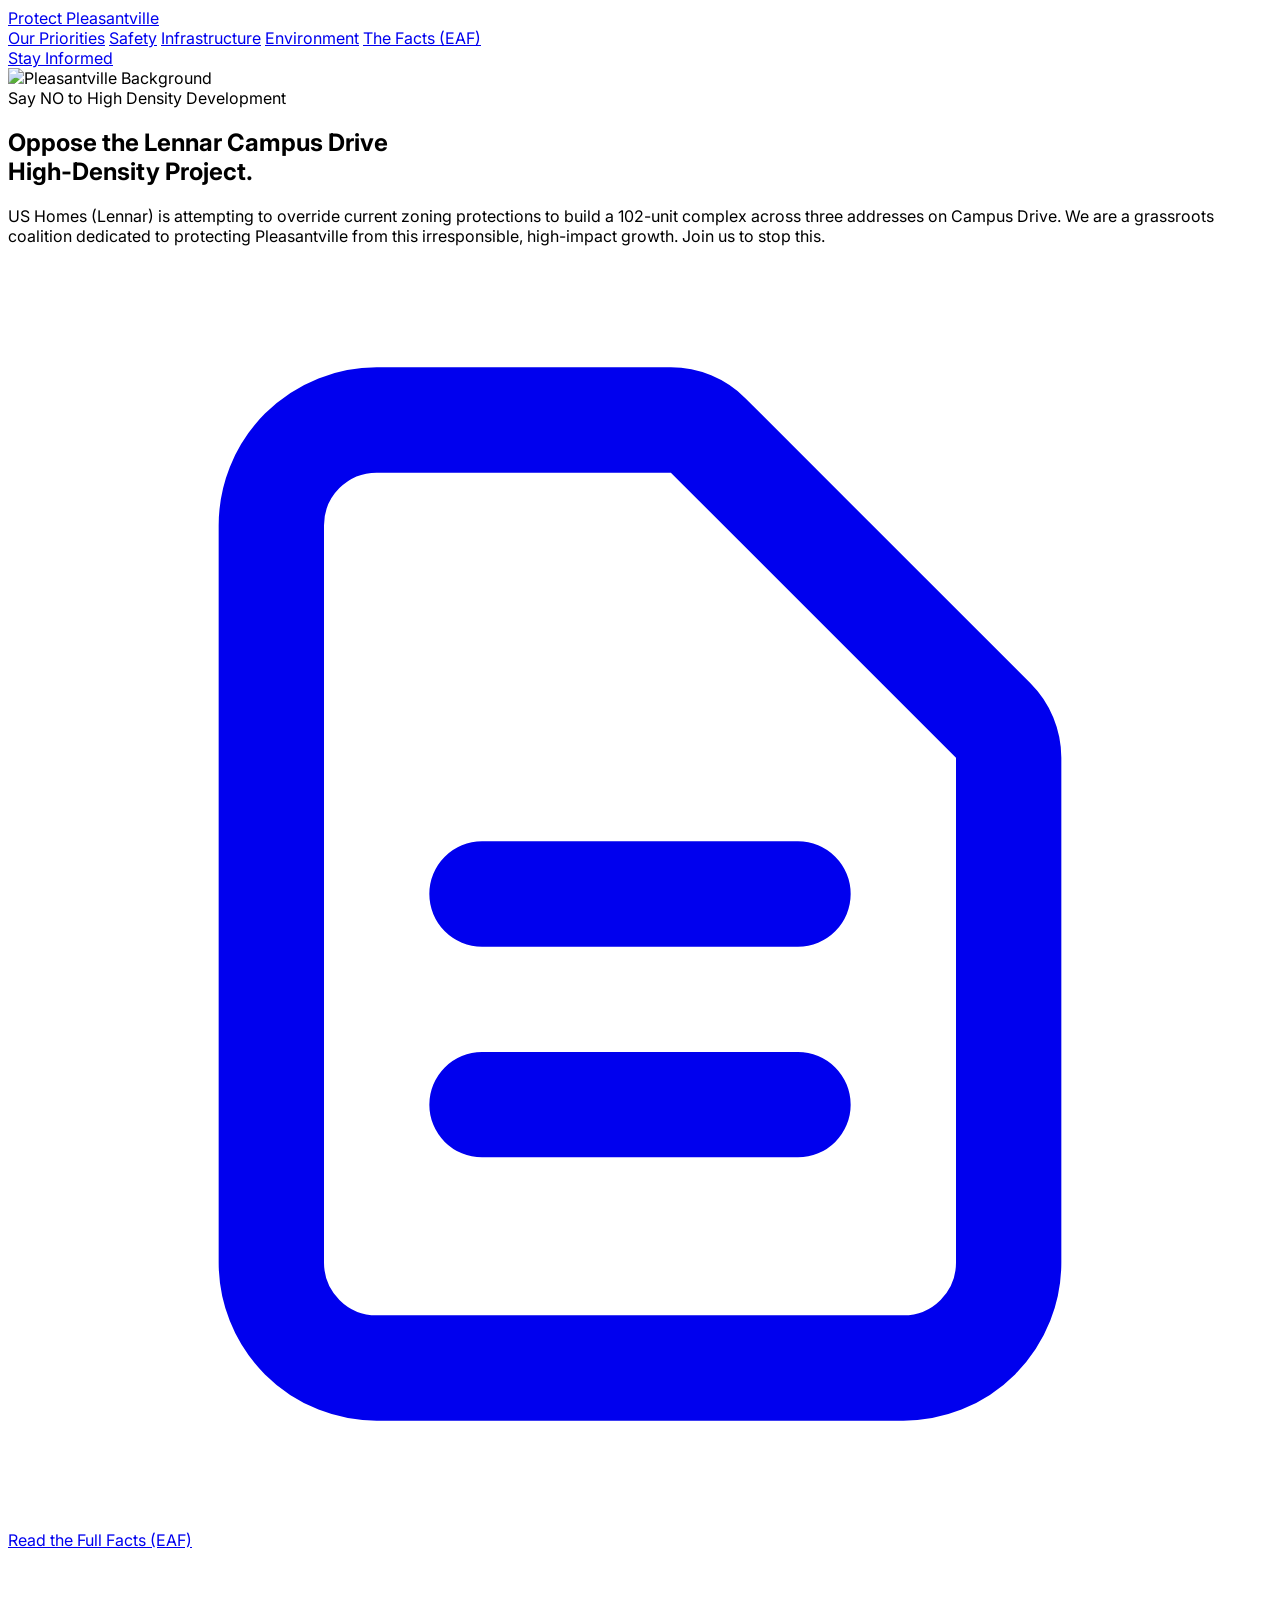
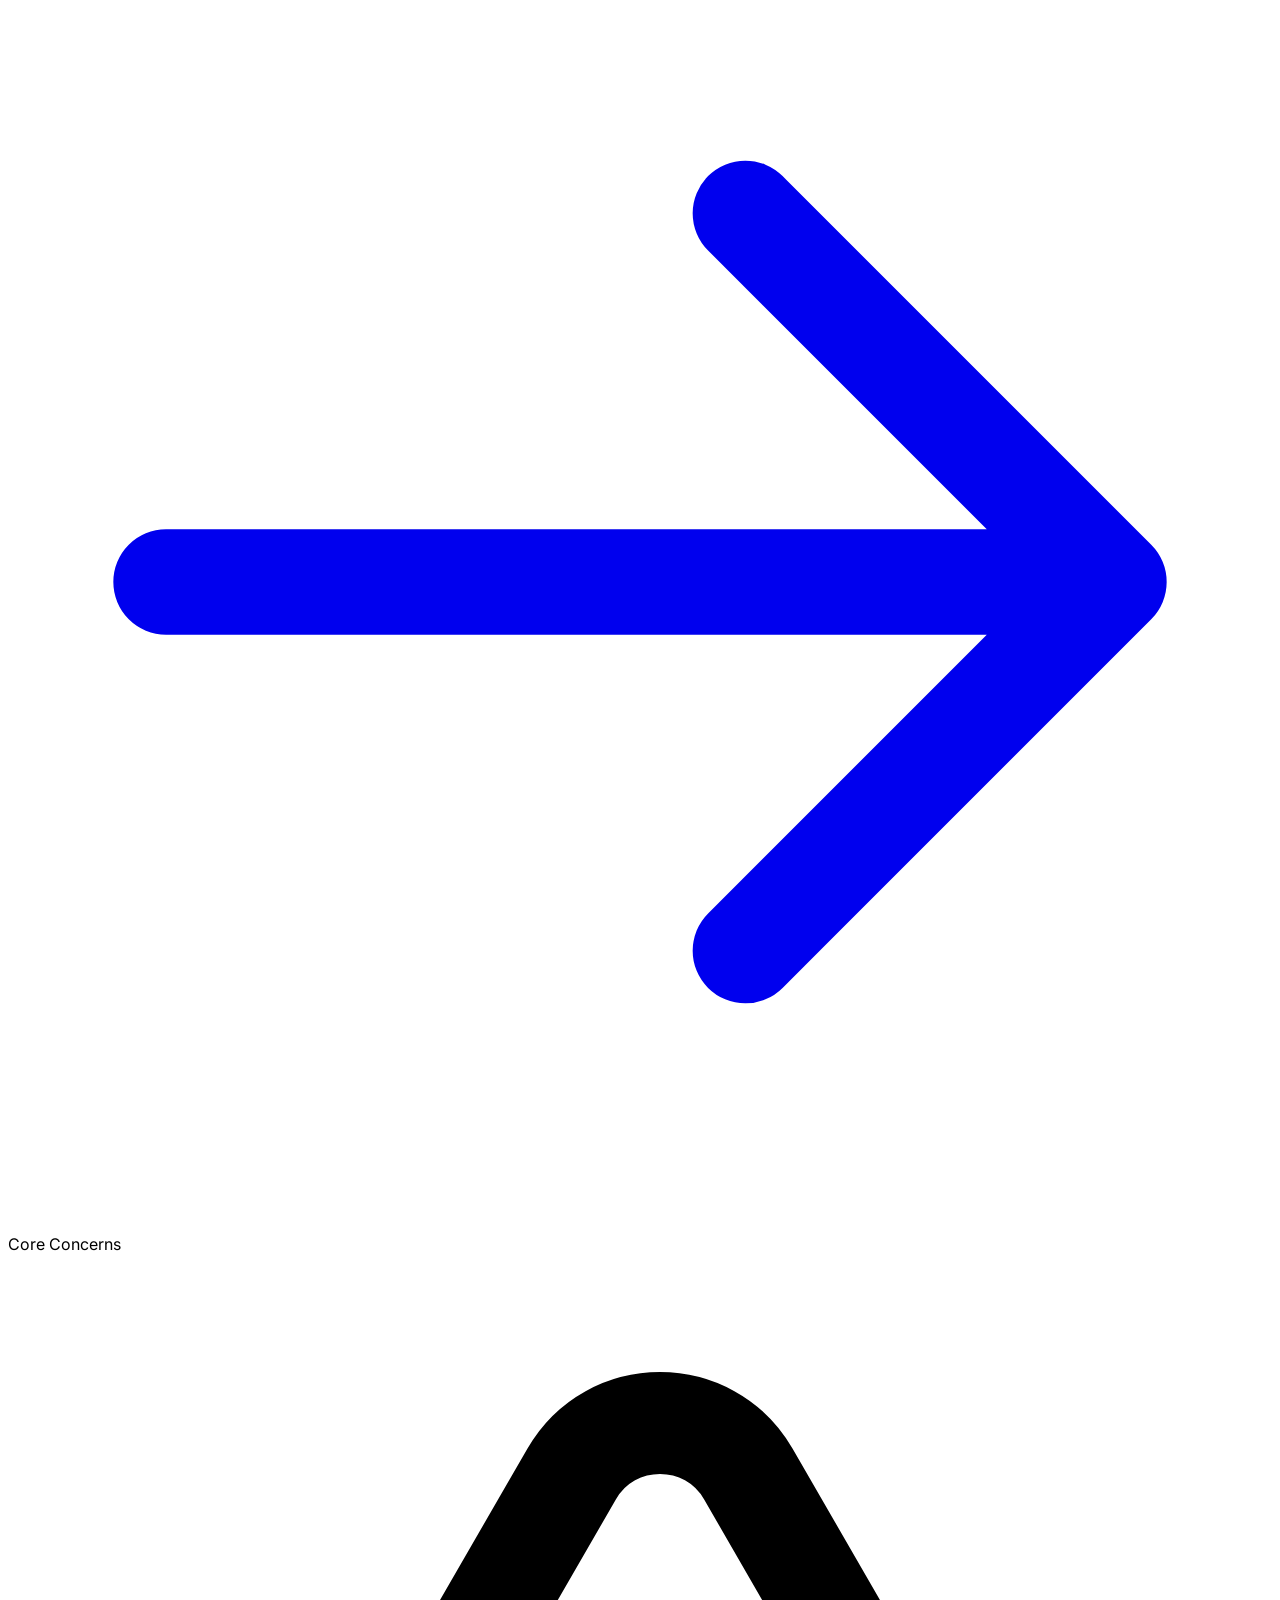
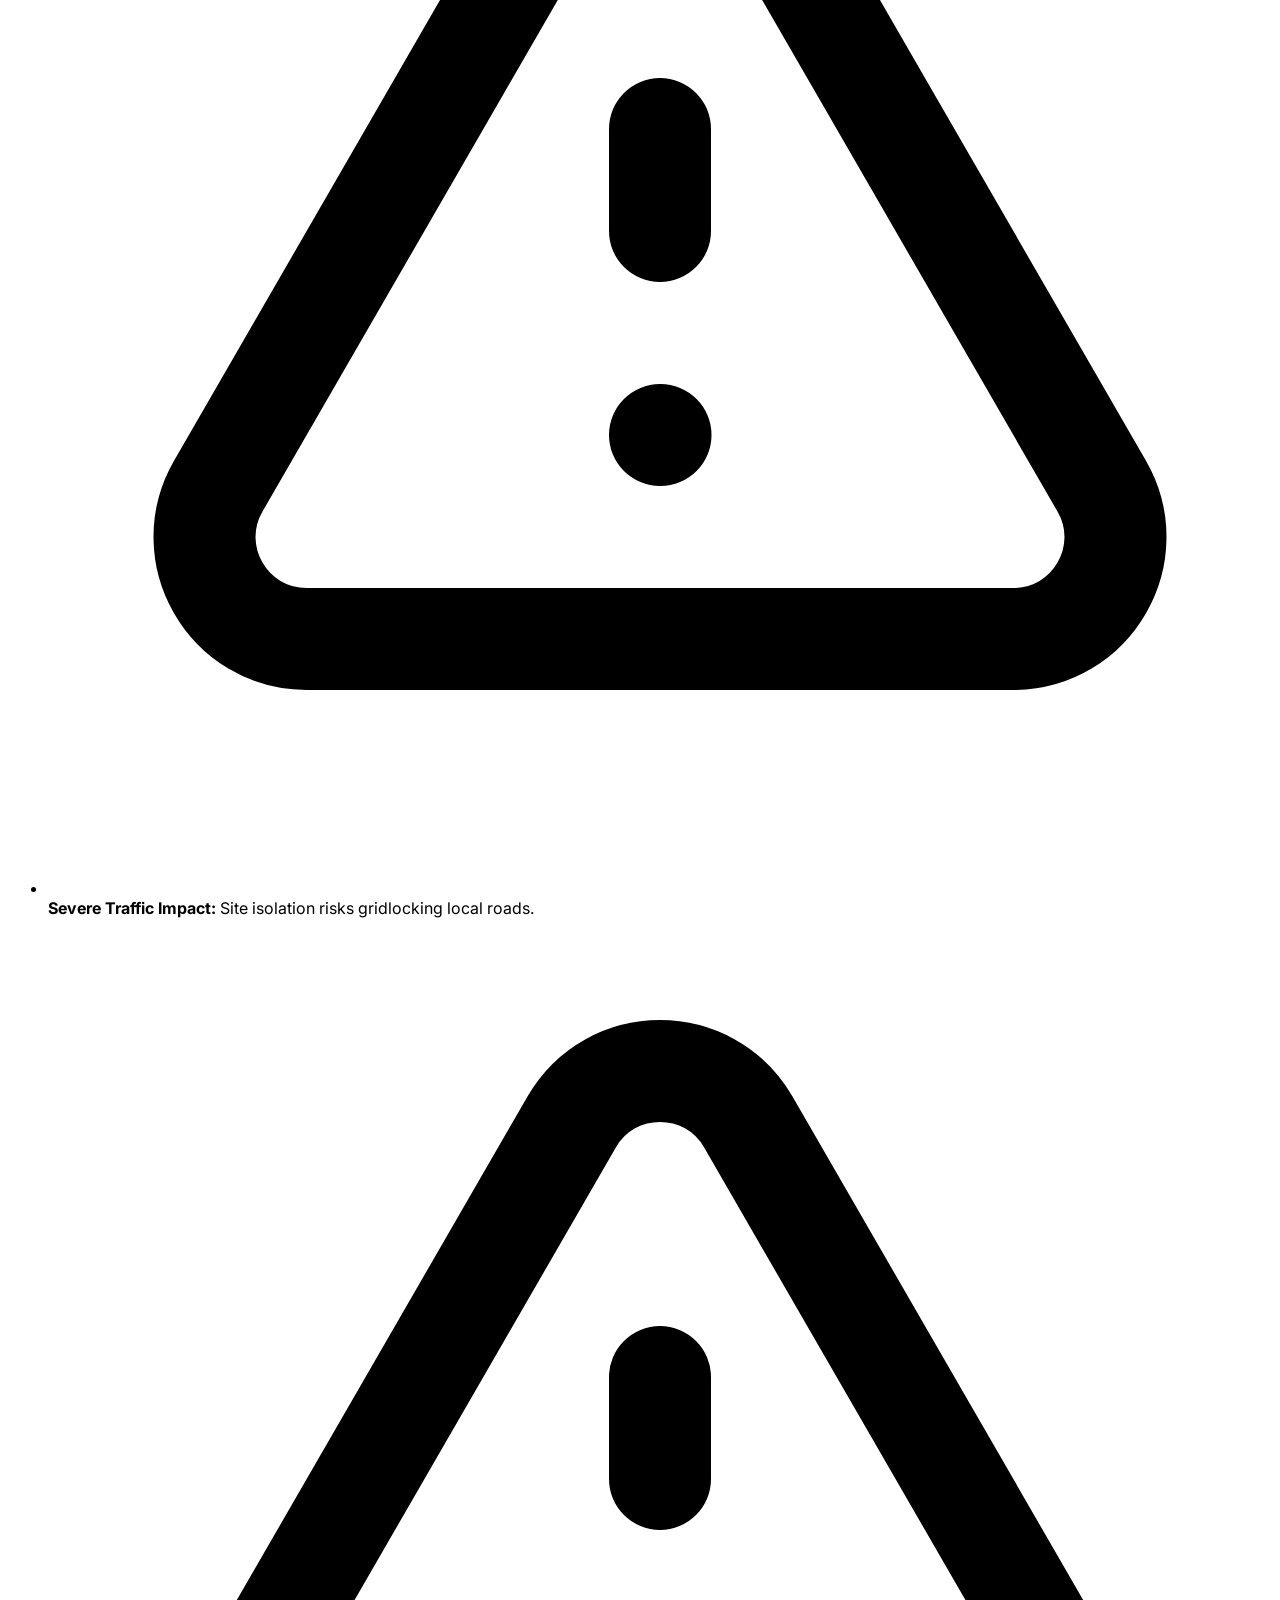
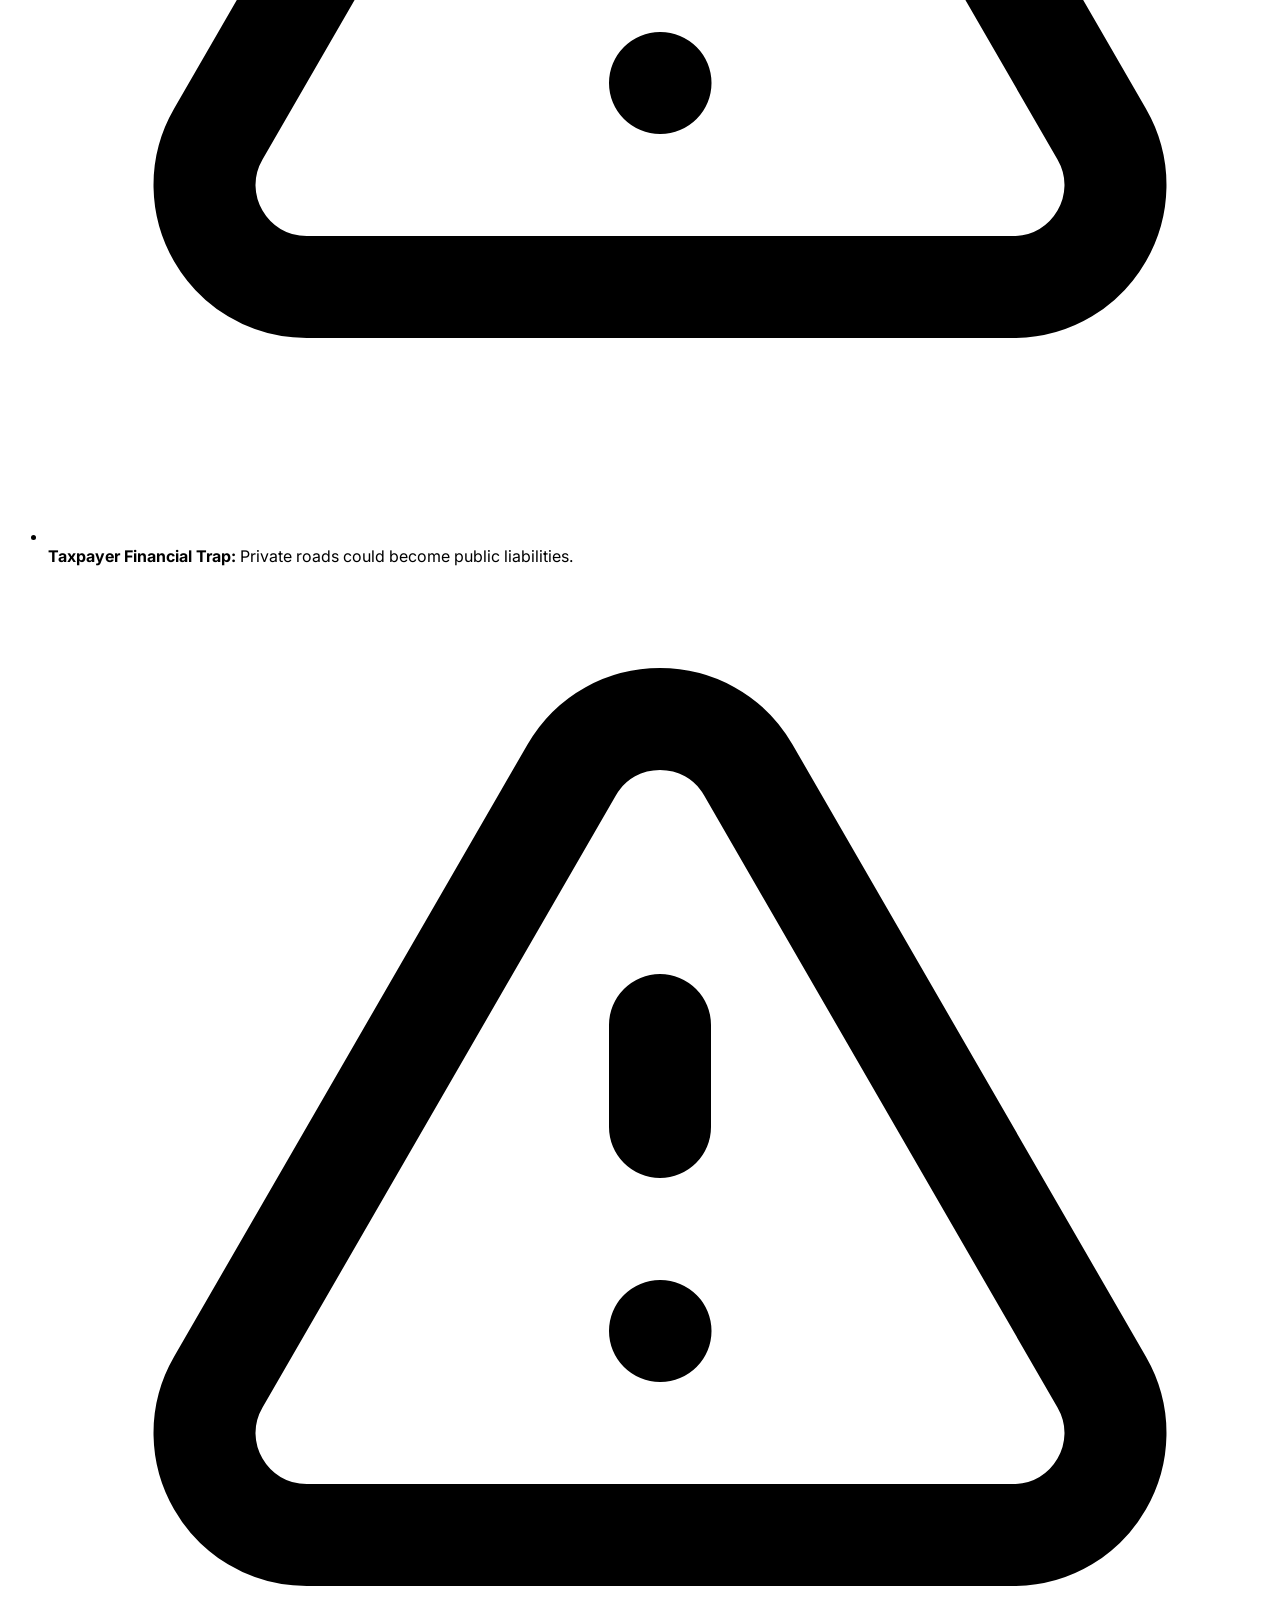
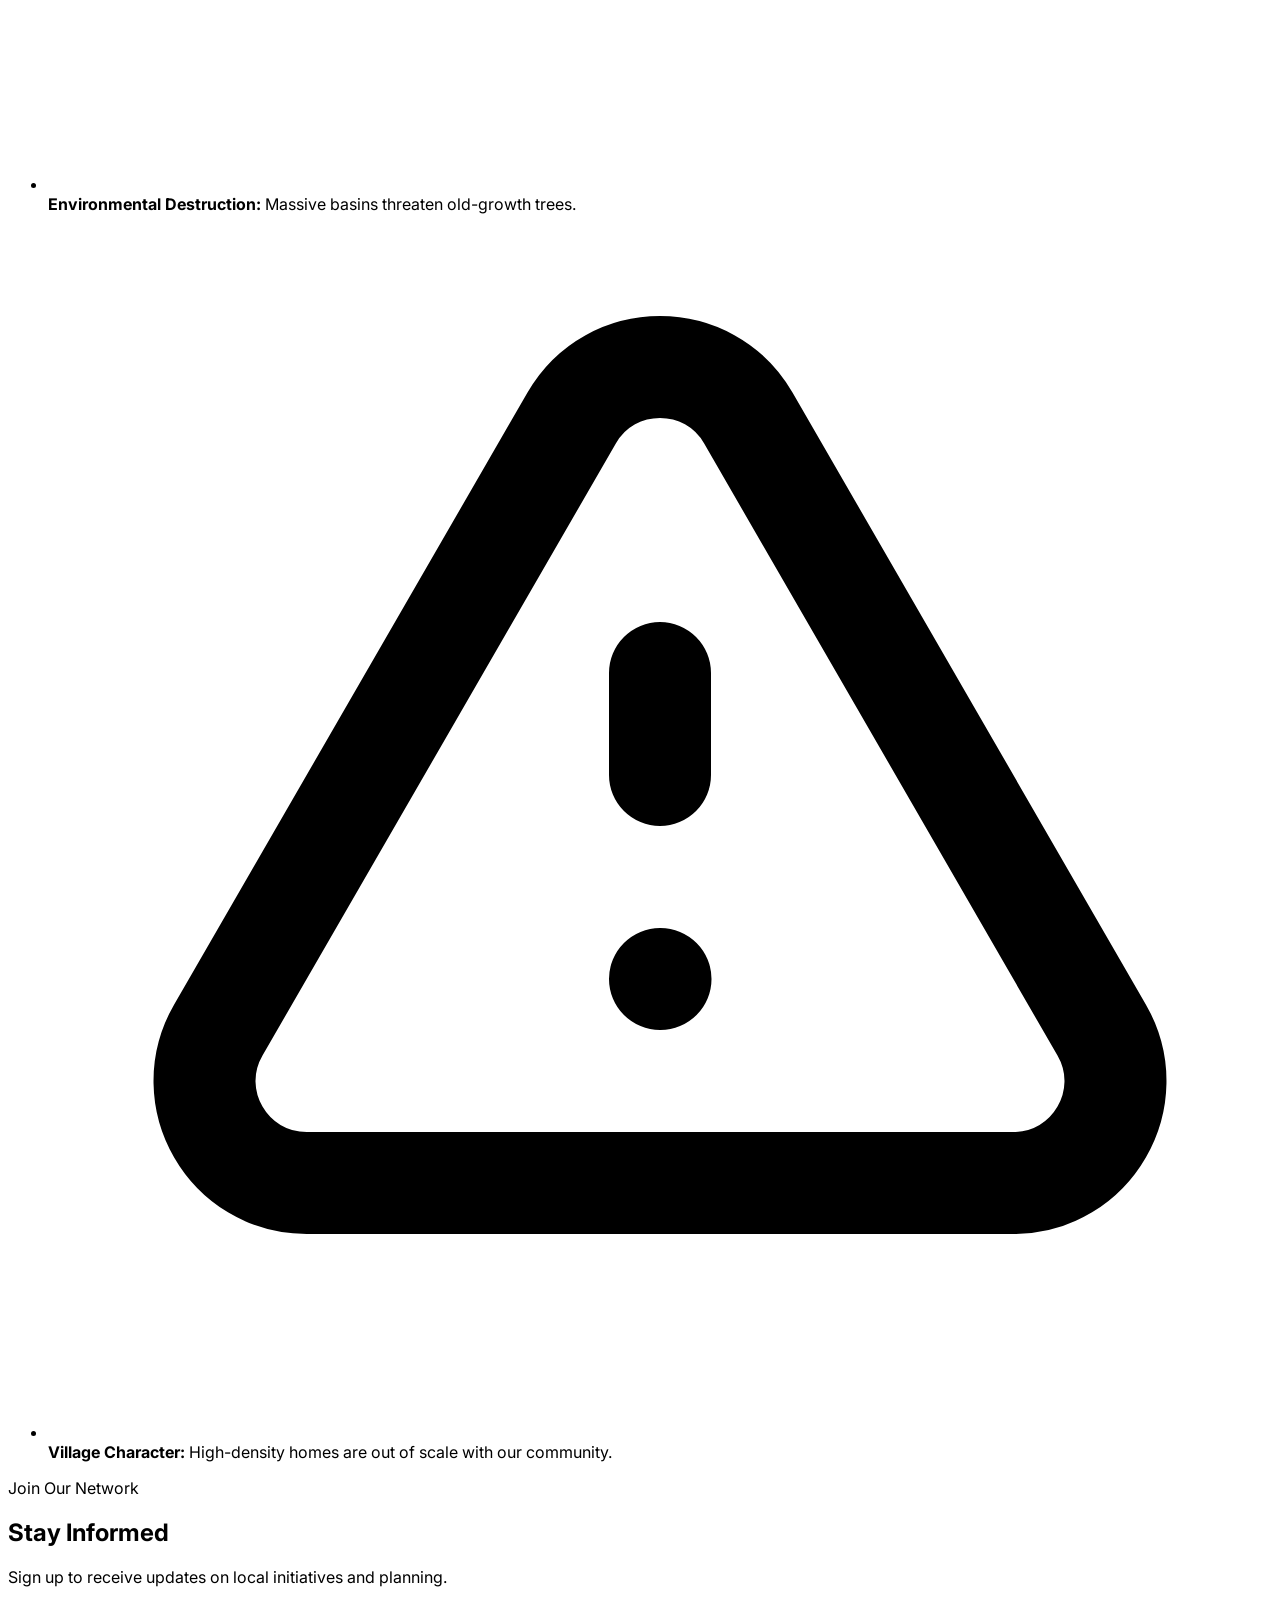
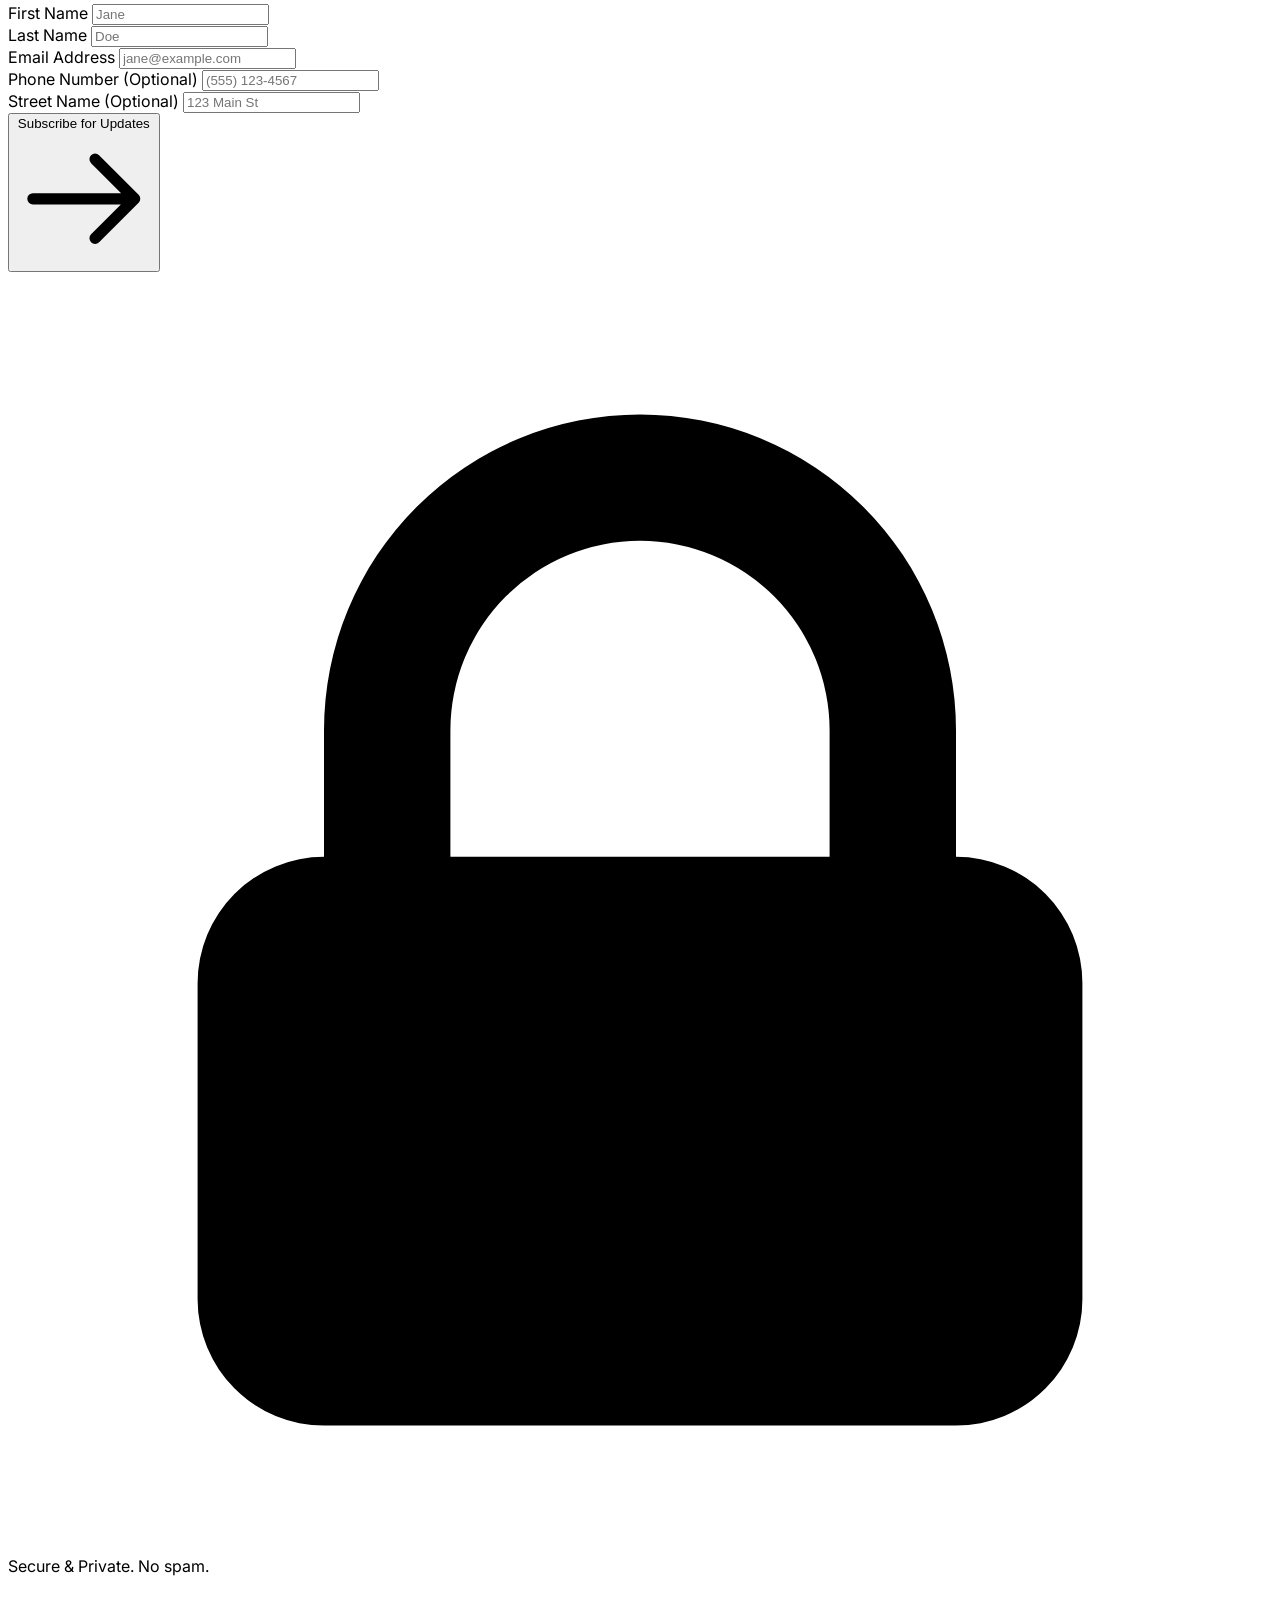
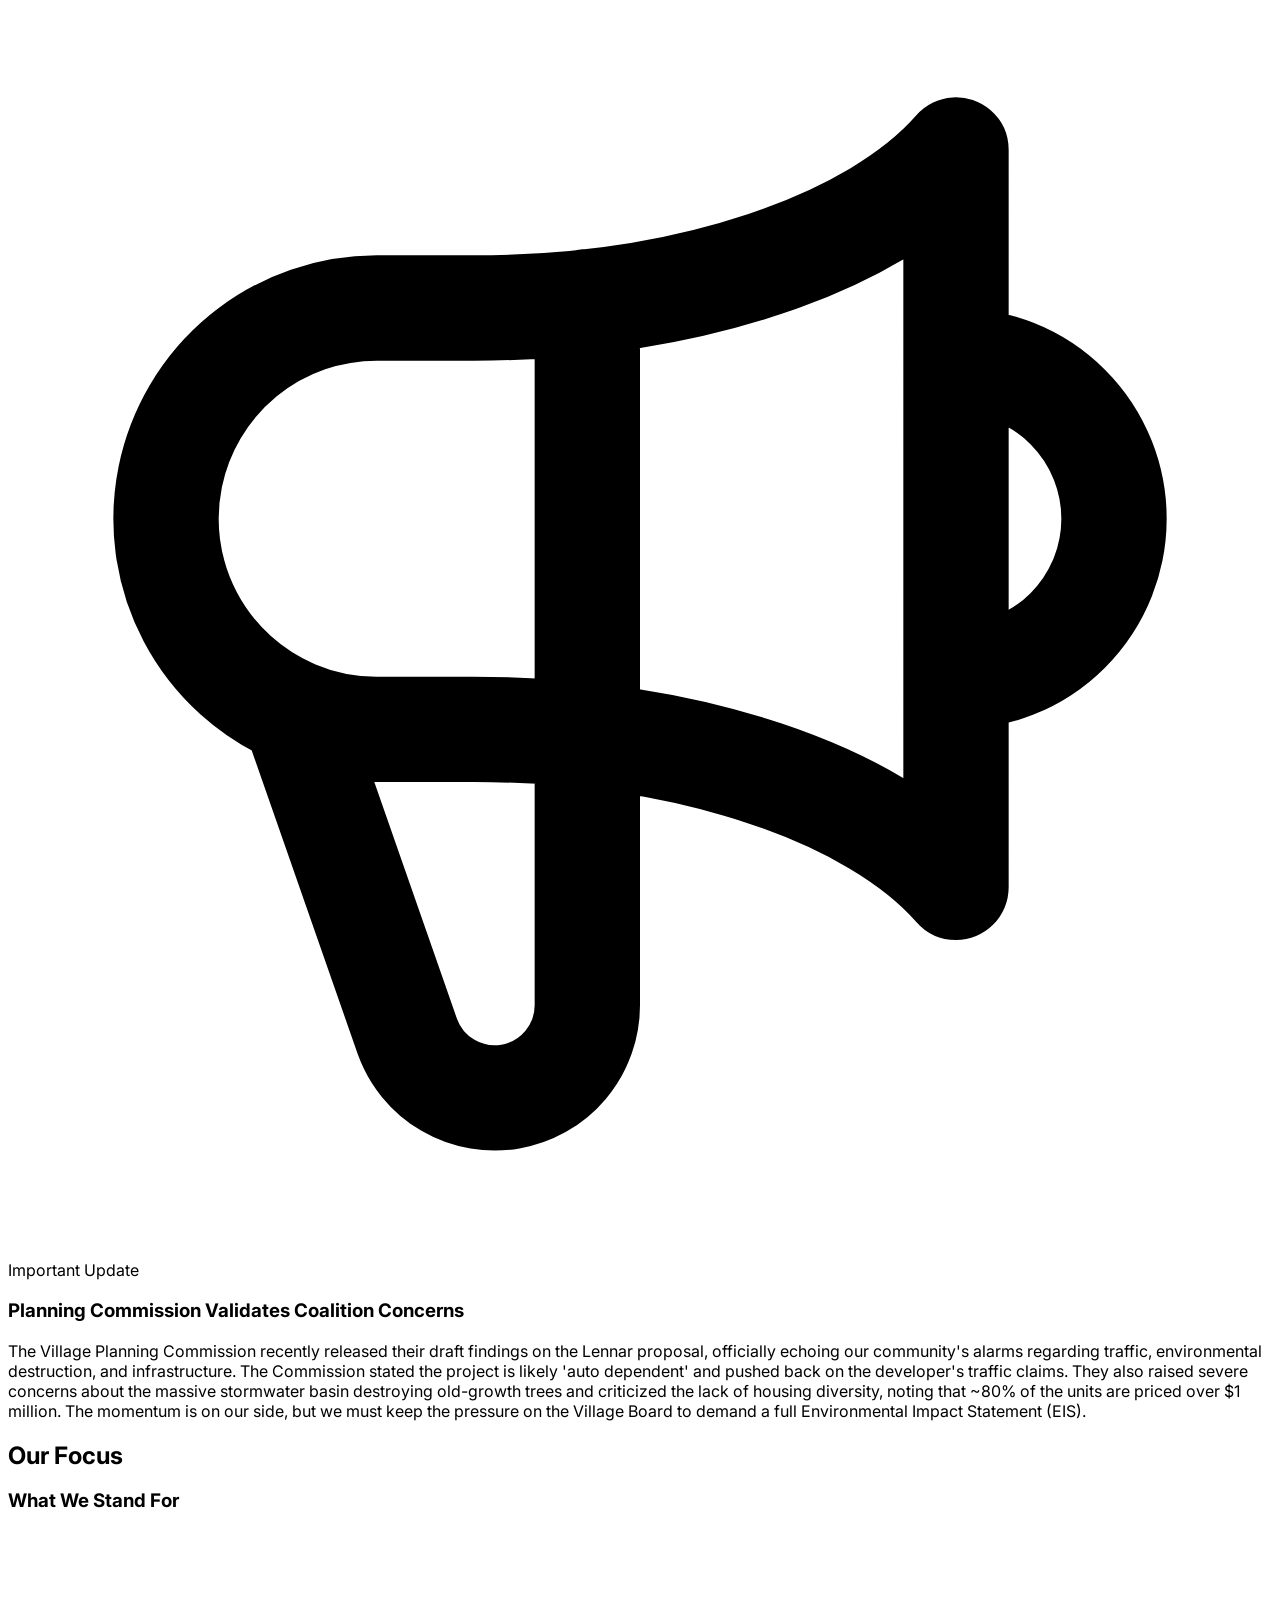
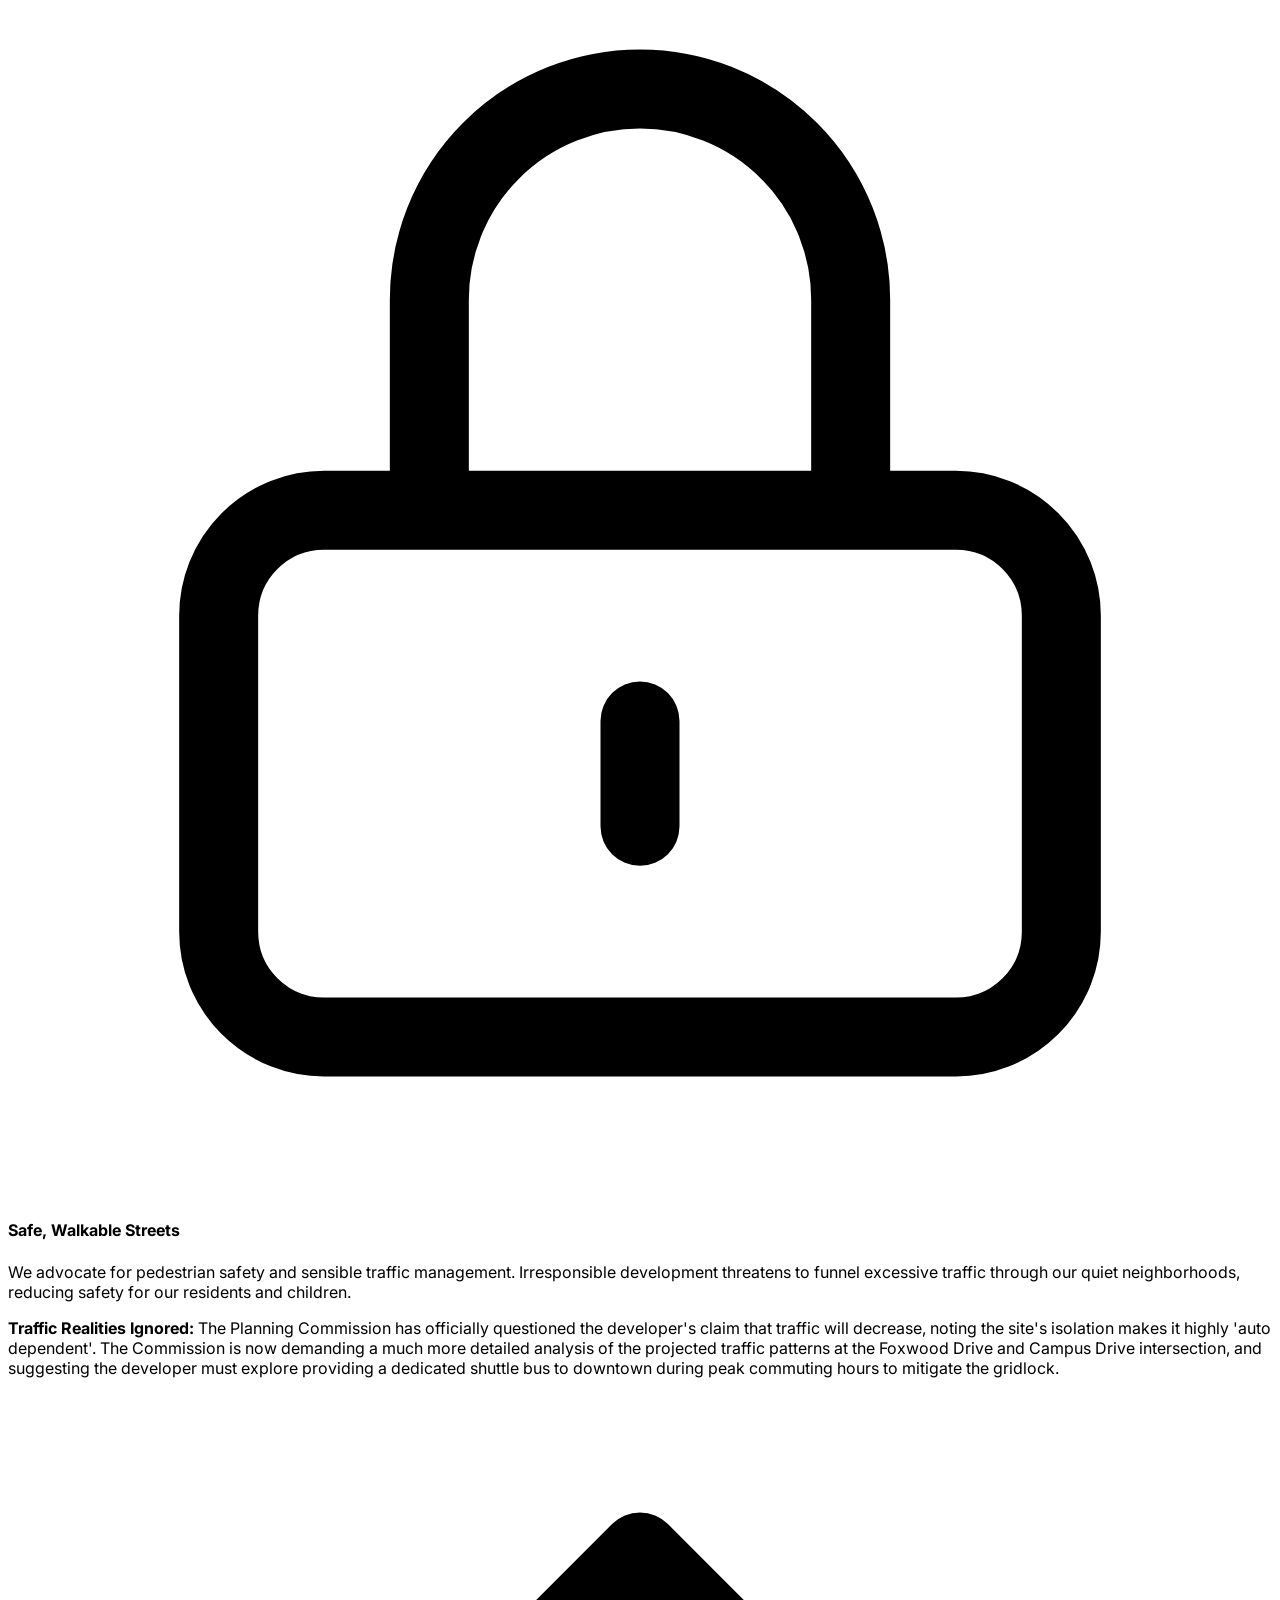
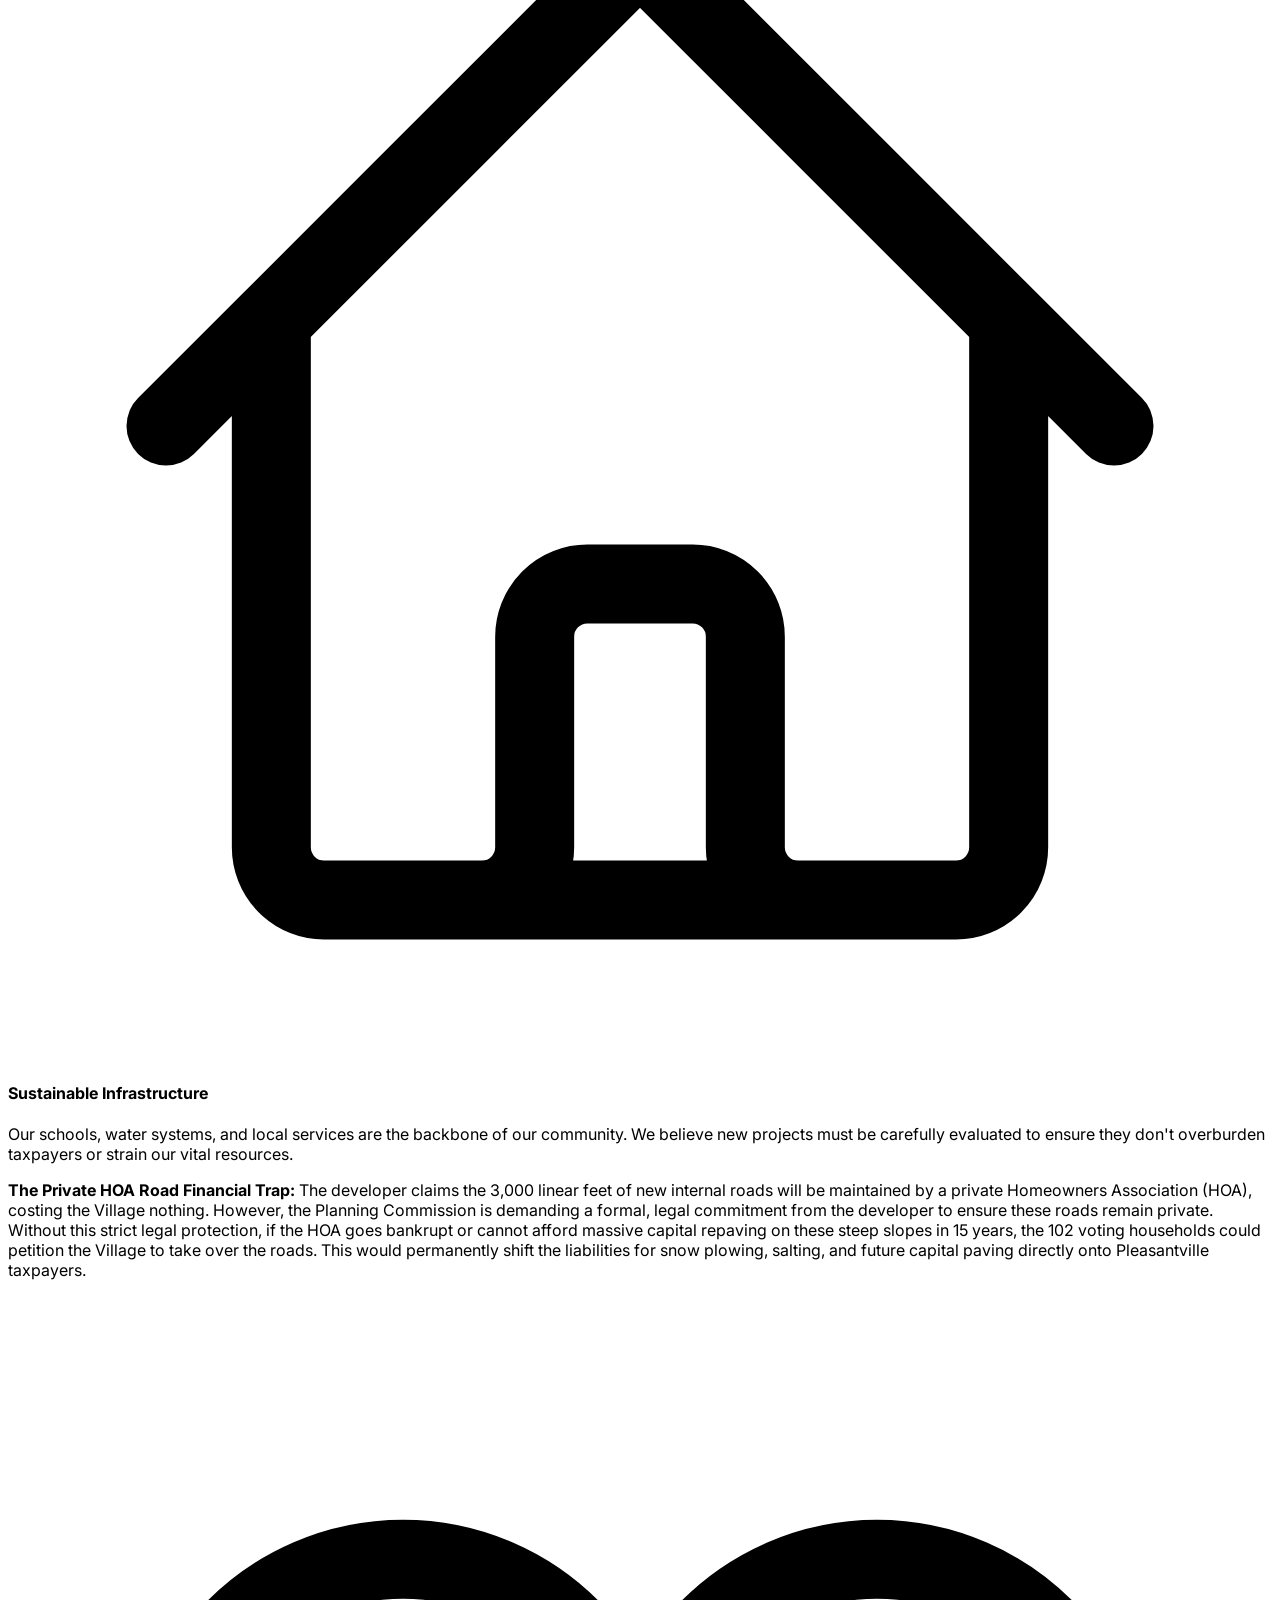
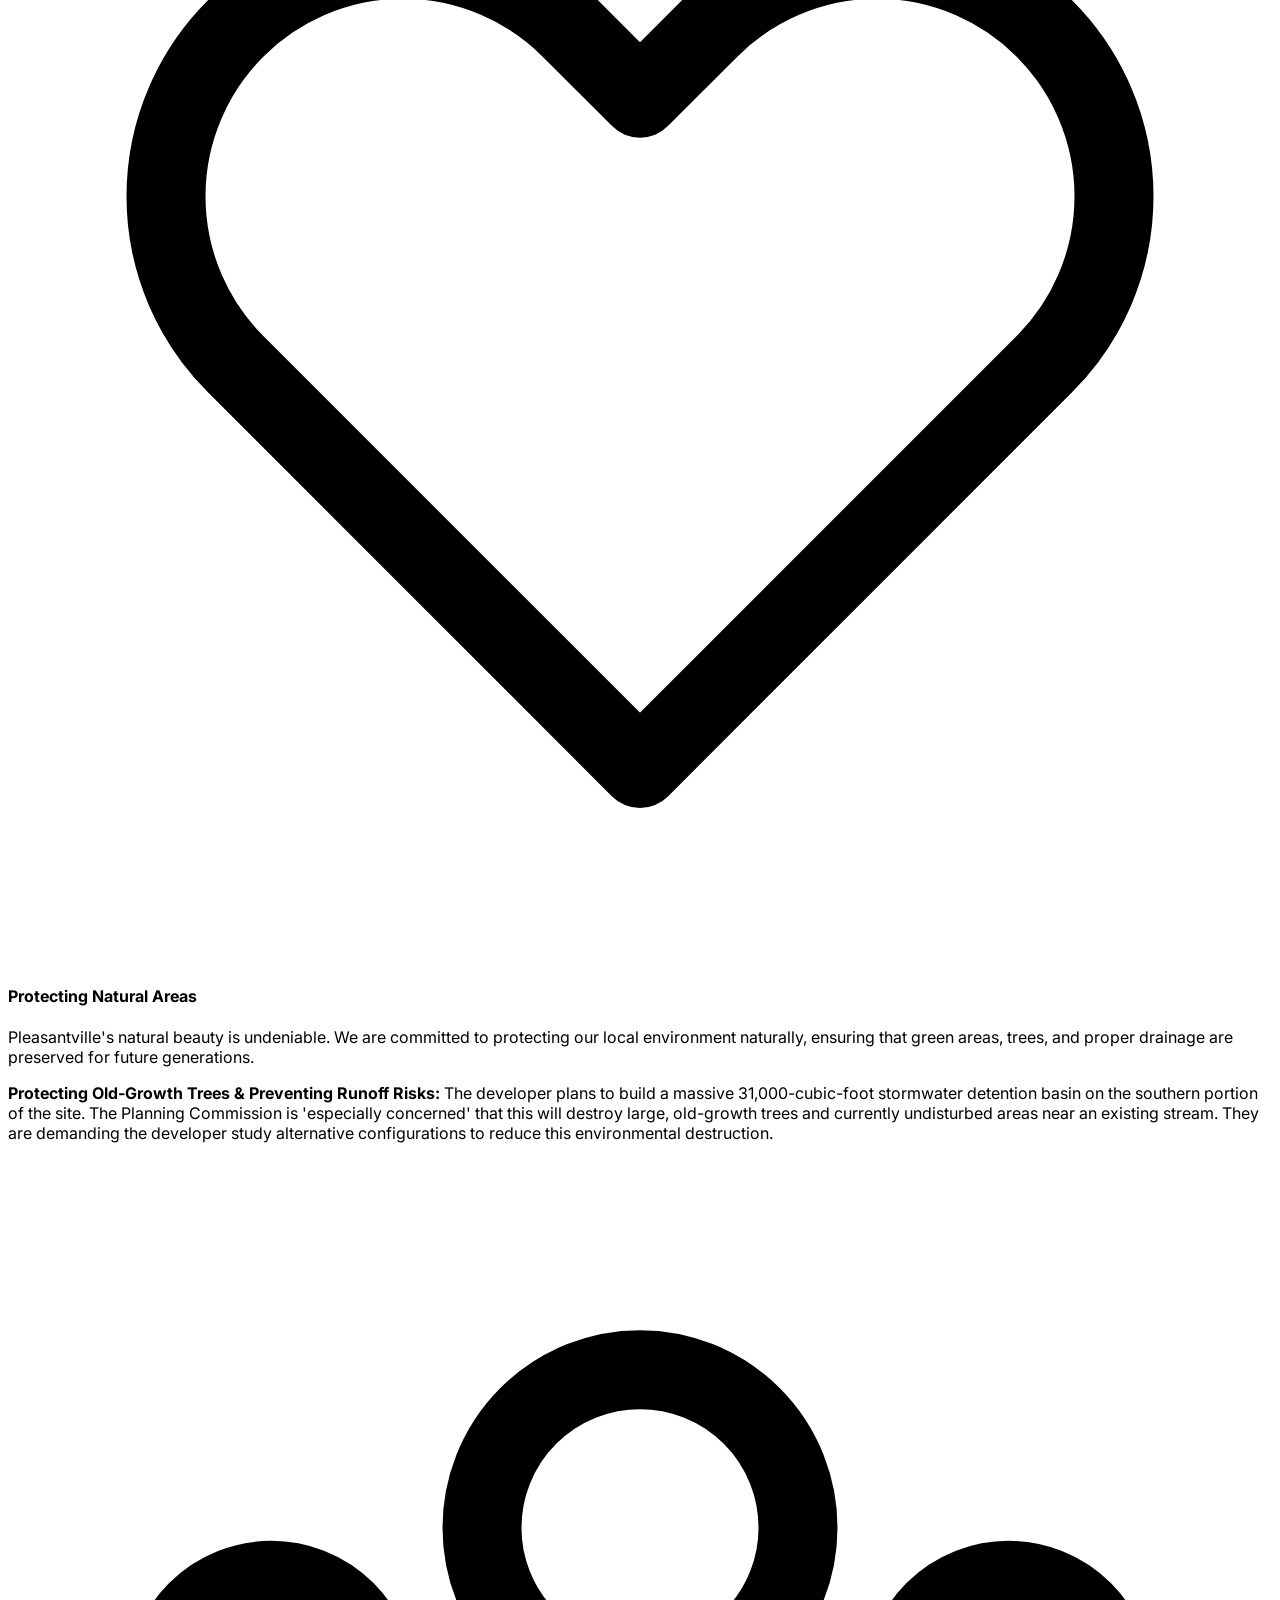
==== index.html @ f03d3673 "Add facts button to hero section" ====
<!DOCTYPE html>
<html lang="en" class="scroll-smooth">

<head>
    <meta charset="UTF-8">
    <meta name="viewport" content="width=device-width, initial-scale=1.0">
    <title>Protect Pleasantville</title>

    <!-- Open Graph / Social Media Tags -->
    <meta property="og:title" content="Protect Pleasantville: Say NO to High Density Development">
    <meta property="og:description"
        content="US Homes (Lennar) is attempting to bypass our zoning laws to build a 102-unit complex across three addresses on Campus Drive. Join our grassroots coalition to stop this.">
    <meta property="og:image" content="https://protectpleasantville.org/social_thumbnail_v2.png">
    <meta property="og:url" content="https://protectpleasantville.org/">
    <meta property="og:type" content="website">

    <!-- Twitter Meta Tags -->
    <meta name="twitter:card" content="summary_large_image">
    <meta name="twitter:title" content="Protect Pleasantville: Say NO to High Density Development">
    <meta name="twitter:description"
        content="US Homes (Lennar) is attempting to bypass our zoning laws to build a 102-unit complex across three addresses on Campus Drive. Join our grassroots coalition to stop this.">
    <meta name="twitter:image" content="https://protectpleasantville.org/social_thumbnail_v2.png">
    <script src="https://cdn.tailwindcss.com"></script>
    <script>
        tailwind.config = {
            theme: {
                extend: {
                    colors: {
                        brand: {
                            green: '#004d26',
                            greenHover: '#003319',
                            black: '#000000',
                            blackHover: '#1a1a1a',
                            white: '#ffffff',
                            gray: '#f3f4f6'
                        }
                    },
                    fontFamily: {
                        sans: ['Inter', 'system-ui', 'sans-serif'],
                    }
                }
            }
        }
    </script>
    <link href="https://fonts.googleapis.com/css2?family=Inter:wght@400;500;600;700;800&display=swap" rel="stylesheet">
    <style>
        body {
            font-family: 'Inter', sans-serif;
        }
    </style>
</head>

<body class="bg-brand-gray text-gray-800 antialiased">
    <!-- Navbar -->
    <nav class="sticky top-0 z-50 bg-brand-white shadow-md w-full border-b border-gray-200">
        <div class="max-w-7xl mx-auto px-4 sm:px-6 lg:px-8">
            <div class="flex justify-between items-center h-20">
                <div class="flex-shrink-0 flex items-center">
                    <a href="#" class="text-2xl md:text-4xl font-bold text-brand-green tracking-tight">Protect
                        Pleasantville</a>
                </div>
                <div class="hidden md:flex space-x-8 items-center">
                    <a href="#priorities" class="text-gray-700 hover:text-brand-green font-medium transition-colors">Our
                        Priorities</a>
                    <a href="#safety"
                        class="text-gray-700 hover:text-brand-green font-medium transition-colors">Safety</a>
                    <a href="#infrastructure"
                        class="text-gray-700 hover:text-brand-green font-medium transition-colors">Infrastructure</a>
                    <a href="#environment"
                        class="text-gray-700 hover:text-brand-green font-medium transition-colors">Environment</a>
                    <a href="success.html"
                        class="text-brand-green font-bold hover:text-brand-greenHover transition-colors border-l-2 border-gray-200 pl-8">The Facts (EAF)</a>
                </div>
                <div class="hidden md:flex items-center">
                    <a href="#join-form"
                        class="bg-brand-black hover:bg-brand-blackHover text-white px-6 py-2.5 rounded-md font-semibold transition-colors duration-200 shadow-sm">Stay
                        Informed</a>
                </div>

            </div>
        </div>
    </nav>

    <!-- Hero Section -->
    <section class="relative bg-brand-black border-b-8 border-brand-green">
        <!-- Background Image with Overlay -->
        <div class="absolute inset-0 overflow-hidden">
            <img class="w-full h-full object-cover opacity-40 object-center"
                src="https://images.unsplash.com/photo-1517737292275-c05df1c53e05?ixlib=rb-4.0.3&auto=format&fit=crop&w=1920&q=80"
                alt="Pleasantville Background">
            <div class="absolute inset-0 bg-gradient-to-r from-black via-black/80 to-gray-900/60 mix-blend-multiply">
            </div>
        </div>

        <div
            class="relative max-w-7xl mx-auto px-4 sm:px-6 lg:px-8 pt-12 pb-20 lg:pt-16 lg:pb-24 flex flex-col lg:flex-row items-start gap-12 lg:gap-0 mt-4 lg:mt-8">
            <!-- Hero Text -->
            <div class="lg:w-3/5 text-center lg:text-left text-white pr-0 lg:pr-12">
                <span
                    class="inline-block py-1 px-3 rounded-full bg-brand-black text-sm font-bold uppercase tracking-wider mb-6 text-white border border-gray-700 shadow-sm">Say
                    NO to High Density Development</span>
                <h1 class="text-4xl sm:text-5xl lg:text-6xl font-extrabold tracking-tight leading-tight mb-6">
                    Oppose the Lennar Campus Drive <br class="hidden sm:block" />
                    <span class="text-brand-green bg-white/95 px-2 rounded mt-2 inline-block">High-Density
                        Project.</span>
                </h1>
                <p class="text-lg sm:text-xl text-gray-200 leading-relaxed max-w-2xl mx-auto lg:mx-0 font-medium">
                    US Homes (Lennar) is attempting to override current zoning protections to build a 102-unit complex
                    across three
                    addresses on Campus Drive. We are a grassroots coalition dedicated to protecting Pleasantville from
                    this irresponsible, high-impact growth. Join us to stop this.
                </p>

                <div class="mt-6 mb-2 text-center lg:text-left max-w-2xl mx-auto lg:mx-0">
                    <a href="success.html" class="inline-flex items-center text-brand-green font-bold hover:text-white transition-colors text-lg group bg-brand-green/10 hover:bg-brand-green px-4 py-2 rounded-lg border border-brand-green/30 shadow-sm">
                        <svg class="w-5 h-5 mr-2" fill="none" stroke="currentColor" viewBox="0 0 24 24">
                            <path stroke-linecap="round" stroke-linejoin="round" stroke-width="2" d="M9 12h6m-6 4h6m2 5H7a2 2 0 01-2-2V5a2 2 0 012-2h5.586a1 1 0 01.707.293l5.414 5.414a1 1 0 01.293.707V19a2 2 0 01-2 2z"></path>
                        </svg>
                        Read the Full Facts (EAF)
                        <svg class="w-5 h-5 ml-2 transform group-hover:translate-x-1 transition-transform" fill="none" stroke="currentColor" viewBox="0 0 24 24">
                            <path stroke-linecap="round" stroke-linejoin="round" stroke-width="2" d="M14 5l7 7m0 0l-7 7m7-7H3"></path>
                        </svg>
                    </a>
                </div>

                <div class="mt-8 pt-6 border-t border-gray-800 text-left max-w-2xl mx-auto lg:mx-0">
                    <p class="text-sm font-bold text-gray-400 uppercase tracking-wider mb-4">Core Concerns</p>
                    <ul class="space-y-3">
                        <li class="flex items-start">
                            <svg class="w-6 h-6 text-red-500 mr-3 flex-shrink-0" fill="none" viewBox="0 0 24 24" stroke="currentColor">
                                <path stroke-linecap="round" stroke-linejoin="round" stroke-width="2" d="M12 9v2m0 4h.01m-6.938 4h13.856c1.54 0 2.502-1.667 1.732-3L13.732 4c-.77-1.333-2.694-1.333-3.464 0L3.34 16c-.77 1.333.192 3 1.732 3z"/>
                            </svg>
                            <span class="text-gray-300"><strong class="text-white">Severe Traffic Impact:</strong> Site isolation risks gridlocking local roads.</span>
                        </li>
                        <li class="flex items-start">
                            <svg class="w-6 h-6 text-red-500 mr-3 flex-shrink-0" fill="none" viewBox="0 0 24 24" stroke="currentColor">
                                <path stroke-linecap="round" stroke-linejoin="round" stroke-width="2" d="M12 9v2m0 4h.01m-6.938 4h13.856c1.54 0 2.502-1.667 1.732-3L13.732 4c-.77-1.333-2.694-1.333-3.464 0L3.34 16c-.77 1.333.192 3 1.732 3z"/>
                            </svg>
                            <span class="text-gray-300"><strong class="text-white">Taxpayer Financial Trap:</strong> Private roads could become public liabilities.</span>
                        </li>
                        <li class="flex items-start">
                            <svg class="w-6 h-6 text-red-500 mr-3 flex-shrink-0" fill="none" viewBox="0 0 24 24" stroke="currentColor">
                                <path stroke-linecap="round" stroke-linejoin="round" stroke-width="2" d="M12 9v2m0 4h.01m-6.938 4h13.856c1.54 0 2.502-1.667 1.732-3L13.732 4c-.77-1.333-2.694-1.333-3.464 0L3.34 16c-.77 1.333.192 3 1.732 3z"/>
                            </svg>
                            <span class="text-gray-300"><strong class="text-white">Environmental Destruction:</strong> Massive basins threaten old-growth trees.</span>
                        </li>
                        <li class="flex items-start">
                            <svg class="w-6 h-6 text-red-500 mr-3 flex-shrink-0" fill="none" viewBox="0 0 24 24" stroke="currentColor">
                                <path stroke-linecap="round" stroke-linejoin="round" stroke-width="2" d="M12 9v2m0 4h.01m-6.938 4h13.856c1.54 0 2.502-1.667 1.732-3L13.732 4c-.77-1.333-2.694-1.333-3.464 0L3.34 16c-.77 1.333.192 3 1.732 3z"/>
                            </svg>
                            <span class="text-gray-300"><strong class="text-white">Village Character:</strong> High-density homes are out of scale with our community.</span>
                        </li>
                    </ul>
                </div>
            </div>

            <!-- Lead Capture Form -->
            <div id="join-form" class="lg:w-2/5 w-full max-w-md mx-auto">
                <div class="bg-white rounded-xl shadow-2xl p-8 border-t-4 border-brand-green relative">
                    <div
                        class="absolute -top-4 left-1/2 transform -translate-x-1/2 bg-brand-green text-white px-5 py-1.5 rounded-full text-sm font-bold uppercase shadow-md whitespace-nowrap">
                        Join Our Network
                    </div>
                    <h2 class="text-2xl font-bold text-gray-900 mb-2 text-center mt-2">Stay Informed</h2>
                    <p class="text-sm text-gray-600 mb-6 text-center">Sign up to receive updates on local initiatives
                        and planning.</p>

                    <form action="https://formspree.io/f/xgonzavz" method="POST" class="flex flex-col gap-4">
                        <!-- Formspree redirect to success page -->
                        <input type="hidden" name="_next" value="https://protectpleasantville.org/success.html">
                        <div class="grid grid-cols-2 gap-4">
                            <div>
                                <label for="first_name" class="block text-sm font-semibold text-gray-700 mb-1">First
                                    Name</label>
                                <input type="text" name="first_name" id="first_name" required
                                    class="w-full px-4 py-2.5 bg-gray-50 border border-gray-300 rounded-md focus:ring-2 focus:ring-brand-green focus:border-brand-green outline-none transition-all text-sm font-medium text-gray-800"
                                    placeholder="Jane">
                            </div>
                            <div>
                                <label for="last_name" class="block text-sm font-semibold text-gray-700 mb-1">Last
                                    Name</label>
                                <input type="text" name="last_name" id="last_name" required
                                    class="w-full px-4 py-2.5 bg-gray-50 border border-gray-300 rounded-md focus:ring-2 focus:ring-brand-green focus:border-brand-green outline-none transition-all text-sm font-medium text-gray-800"
                                    placeholder="Doe">
                            </div>
                        </div>

                        <div>
                            <label for="email" class="block text-sm font-semibold text-gray-700 mb-1">Email
                                Address</label>
                            <input type="email" name="email" id="email" required
                                class="w-full px-4 py-2.5 bg-gray-50 border border-gray-300 rounded-md focus:ring-2 focus:ring-brand-green focus:border-brand-green outline-none transition-all text-sm font-medium text-gray-800"
                                placeholder="jane@example.com">
                        </div>

                        <div>
                            <label for="phone" class="block text-sm font-semibold text-gray-700 mb-1">Phone Number <span
                                    class="text-xs text-gray-500 font-normal ml-1">(Optional)</span></label>
                            <input type="tel" name="phone" id="phone"
                                class="w-full px-4 py-2.5 bg-gray-50 border border-gray-300 rounded-md focus:ring-2 focus:ring-brand-green focus:border-brand-green outline-none transition-all text-sm font-medium text-gray-800"
                                placeholder="(555) 123-4567">
                        </div>

                        <div>
                            <label for="street_address" class="block text-sm font-semibold text-gray-700 mb-1">Street
                                Name <span class="text-xs text-gray-500 font-normal ml-1">(Optional)</span></label>
                            <input type="text" name="street_address" id="street_address"
                                class="w-full px-4 py-2.5 bg-gray-50 border border-gray-300 rounded-md focus:ring-2 focus:ring-brand-green focus:border-brand-green outline-none transition-all text-sm font-medium text-gray-800"
                                placeholder="123 Main St">
                        </div>

                        <button type="submit"
                            class="w-full bg-brand-green hover:bg-brand-greenHover text-white font-bold py-3.5 px-4 rounded-md transition-colors duration-200 mt-2 shadow-md hover:shadow-lg flex items-center justify-center group">
                            Subscribe for Updates
                            <svg class="w-5 h-5 ml-2 group-hover:translate-x-1 transition-transform" fill="none"
                                stroke="currentColor" viewBox="0 0 24 24">
                                <path stroke-linecap="round" stroke-linejoin="round" stroke-width="2"
                                    d="M14 5l7 7m0 0l-7 7m7-7H3"></path>
                            </svg>
                        </button>
                        <p class="text-xs text-center text-gray-500 mt-2 flex items-center justify-center"><svg
                                class="w-3 h-3 mr-1" fill="currentColor" viewBox="0 0 20 20">
                                <path fill-rule="evenodd"
                                    d="M5 9V7a5 5 0 0110 0v2a2 2 0 012 2v5a2 2 0 01-2 2H5a2 2 0 01-2-2v-5a2 2 0 012-2zm8-2v2H7V7a3 3 0 016 0z"
                                    clip-rule="evenodd"></path>
                            </svg> Secure & Private. No spam.</p>
                    </form>
                </div>
            </div>
        </div>
    </section>

    <!-- Breaking News Banner -->
    <section class="bg-white border-t border-b border-gray-200 shadow-sm relative overflow-hidden">
        <div class="absolute left-0 top-0 bottom-0 w-2 bg-red-600"></div>
        <div class="max-w-7xl mx-auto px-4 sm:px-6 lg:px-8 py-10">
            <div class="flex flex-col md:flex-row gap-6 items-start">
                <div class="bg-red-100 p-3 rounded-full flex-shrink-0">
                    <svg class="w-8 h-8 text-red-600" fill="none" stroke="currentColor" viewBox="0 0 24 24">
                        <path stroke-linecap="round" stroke-linejoin="round" stroke-width="2" d="M11 5.882V19.24a1.76 1.76 0 01-3.417.592l-2.147-6.15M18 13a3 3 0 100-6M5.436 13.683A4.001 4.001 0 017 6h1.832c4.1 0 7.625-1.234 9.168-3v14c-1.543-1.766-5.067-3-9.168-3H7a3.988 3.988 0 01-1.564-.317z"></path>
                    </svg>
                </div>
                <div>
                    <span class="inline-block px-3 py-1 bg-red-100 text-red-700 font-bold text-xs uppercase tracking-wider rounded-full mb-3">Important Update</span>
                    <h3 class="text-2xl font-extrabold text-gray-900 mb-3">Planning Commission Validates Coalition Concerns</h3>
                    <p class="text-gray-700 text-lg leading-relaxed font-medium">
                        The Village Planning Commission recently released their draft findings on the Lennar proposal, officially echoing our community's alarms regarding traffic, environmental destruction, and infrastructure. The Commission stated the project is likely 'auto dependent' and pushed back on the developer's traffic claims. They also raised severe concerns about the massive stormwater basin destroying old-growth trees and criticized the lack of housing diversity, noting that ~80% of the units are priced over $1 million. The momentum is on our side, but we must keep the pressure on the Village Board to demand a full Environmental Impact Statement (EIS).
                    </p>
                </div>
            </div>
        </div>
    </section>

    <!-- Priorities Section -->
    <section id="priorities" class="py-24 bg-brand-gray border-b border-gray-200 relative">
        <div class="max-w-7xl mx-auto px-4 sm:px-6 lg:px-8">
            <div class="text-center max-w-3xl mx-auto mb-16">
                <h2 class="text-brand-green font-bold uppercase tracking-wide text-sm mb-3">Our Focus</h2>
                <h3 class="text-3xl md:text-4xl font-extrabold text-gray-900 leading-tight">What We Stand For</h3>
                <div class="h-1.5 w-24 bg-brand-black mx-auto mt-6 rounded-full"></div>
            </div>

            <div class="grid md:grid-cols-2 gap-10 lg:gap-12">
                <!-- Column 1: Safety -->
                <div id="safety"
                    class="bg-white rounded-2xl shadow-lg hover:shadow-2xl transition-all duration-300 p-8 border border-gray-100 hover:border-brand-green/20 relative overflow-hidden group">
                    <div
                        class="absolute top-0 right-0 w-32 h-32 bg-gradient-to-bl from-green-50 to-transparent rounded-bl-full -z-10 group-hover:from-green-100 transition-colors">
                    </div>
                    <div
                        class="w-16 h-16 bg-brand-green/10 rounded-xl flex items-center justify-center mb-6 text-brand-green group-hover:scale-110 group-hover:-rotate-3 transition-transform duration-300 shadow-sm border border-brand-green/20">
                        <svg class="w-8 h-8" fill="none" stroke="currentColor" viewBox="0 0 24 24">
                            <path stroke-linecap="round" stroke-linejoin="round" stroke-width="1.5"
                                d="M12 15v2m-6 4h12a2 2 0 002-2v-6a2 2 0 00-2-2H6a2 2 0 00-2 2v6a2 2 0 002 2zm10-10V7a4 4 0 00-8 0v4h8z" />
                        </svg>
                    </div>
                    <h4 class="text-xl font-bold text-gray-900 mb-4 tracking-tight">Safe, Walkable Streets</h4>
                    <p class="text-gray-600 leading-relaxed text-base mb-4">
                        We advocate for pedestrian safety and sensible traffic management. Irresponsible development
                        threatens to funnel excessive traffic through our quiet neighborhoods, reducing safety for our
                        residents and children.
                    </p>
                    <p class="text-gray-600 leading-relaxed text-base">
                        <strong class="text-gray-900">Traffic Realities Ignored:</strong> The Planning Commission has officially questioned the developer's claim that traffic will decrease, noting the site's isolation makes it highly 'auto dependent'. The Commission is now demanding a much more detailed analysis of the projected traffic patterns at the Foxwood Drive and Campus Drive intersection, and suggesting the developer must explore providing a dedicated shuttle bus to downtown during peak commuting hours to mitigate the gridlock.
                    </p>
                </div>

                <!-- Column 2: Infrastructure -->
                <div id="infrastructure"
                    class="bg-white rounded-2xl shadow-lg hover:shadow-2xl transition-all duration-300 p-8 border border-gray-100 hover:border-brand-black/20 relative overflow-hidden group">
                    <div
                        class="absolute top-0 right-0 w-32 h-32 bg-gradient-to-bl from-gray-100 to-transparent rounded-bl-full -z-10 group-hover:from-gray-200 transition-colors">
                    </div>
                    <div
                        class="w-16 h-16 bg-gray-100 rounded-xl flex items-center justify-center mb-6 text-brand-black group-hover:scale-110 group-hover:-rotate-3 transition-transform duration-300 shadow-sm border border-gray-200">
                        <svg class="w-8 h-8" fill="none" stroke="currentColor" viewBox="0 0 24 24">
                            <path stroke-linecap="round" stroke-linejoin="round" stroke-width="1.5"
                                d="M3 12l2-2m0 0l7-7 7 7M5 10v10a1 1 0 001 1h3m10-11l2 2m-2-2v10a1 1 0 01-1 1h-3m-6 0a1 1 0 001-1v-4a1 1 0 011-1h2a1 1 0 011 1v4a1 1 0 001 1m-6 0h6" />
                        </svg>
                    </div>
                    <h4 class="text-xl font-bold text-gray-900 mb-4 tracking-tight">Sustainable Infrastructure</h4>
                    <p class="text-gray-600 leading-relaxed text-base mb-4">
                        Our schools, water systems, and local services are the backbone of our community. We believe new
                        projects must be carefully evaluated to ensure they don't overburden taxpayers or strain our
                        vital resources.
                    </p>
                    <p class="text-gray-600 leading-relaxed text-base">
                        <strong class="text-gray-900">The Private HOA Road Financial Trap:</strong> The developer claims the 3,000 linear feet of new internal roads will be maintained by a private Homeowners Association (HOA), costing the Village nothing. However, the Planning Commission is demanding a formal, legal commitment from the developer to ensure these roads remain private. Without this strict legal protection, if the HOA goes bankrupt or cannot afford massive capital repaving on these steep slopes in 15 years, the 102 voting households could petition the Village to take over the roads. This would permanently shift the liabilities for snow plowing, salting, and future capital paving directly onto Pleasantville taxpayers.
                    </p>
                </div>

                <!-- Column 3: Environment -->
                <div id="environment"
                    class="bg-white rounded-2xl shadow-lg hover:shadow-2xl transition-all duration-300 p-8 border border-gray-100 hover:border-brand-green/20 relative overflow-hidden group">
                    <div
                        class="absolute top-0 right-0 w-32 h-32 bg-gradient-to-bl from-green-50 to-transparent rounded-bl-full -z-10 group-hover:from-green-100 transition-colors">
                    </div>
                    <div
                        class="w-16 h-16 bg-brand-green/10 rounded-xl flex items-center justify-center mb-6 text-brand-green group-hover:scale-110 group-hover:-rotate-3 transition-transform duration-300 shadow-sm border border-brand-green/20">
                        <svg class="w-8 h-8" fill="none" stroke="currentColor" viewBox="0 0 24 24">
                            <path stroke-linecap="round" stroke-linejoin="round" stroke-width="1.5"
                                d="M4.318 6.318a4.5 4.5 0 000 6.364L12 20.364l7.682-7.682a4.5 4.5 0 00-6.364-6.364L12 7.636l-1.318-1.318a4.5 4.5 0 00-6.364 0z" />
                        </svg>
                    </div>
                    <h4 class="text-xl font-bold text-gray-900 mb-4 tracking-tight">Protecting Natural Areas</h4>
                    <p class="text-gray-600 leading-relaxed text-base mb-4">
                        Pleasantville's natural beauty is undeniable. We are committed to protecting our local
                        environment naturally, ensuring that green areas, trees, and proper drainage are preserved for
                        future generations.
                    </p>
                    <p class="text-gray-600 leading-relaxed text-base">
                        <strong class="text-gray-900">Protecting Old-Growth Trees & Preventing Runoff Risks:</strong> The developer plans to build a massive 31,000-cubic-foot stormwater detention basin on the southern portion of the site. The Planning Commission is 'especially concerned' that this will destroy large, old-growth trees and currently undisturbed areas near an existing stream. They are demanding the developer study alternative configurations to reduce this environmental destruction.
                    </p>
                </div>

                <!-- Column 4: Preserving Village Character -->
                <div id="character"
                    class="bg-white rounded-2xl shadow-lg hover:shadow-2xl transition-all duration-300 p-8 border border-gray-100 hover:border-brand-black/20 relative overflow-hidden group">
                    <div
                        class="absolute top-0 right-0 w-32 h-32 bg-gradient-to-bl from-gray-100 to-transparent rounded-bl-full -z-10 group-hover:from-gray-200 transition-colors">
                    </div>
                    <div
                        class="w-16 h-16 bg-gray-100 rounded-xl flex items-center justify-center mb-6 text-brand-black group-hover:scale-110 group-hover:-rotate-3 transition-transform duration-300 shadow-sm border border-gray-200">
                        <svg class="w-8 h-8" fill="none" stroke="currentColor" viewBox="0 0 24 24">
                            <path stroke-linecap="round" stroke-linejoin="round" stroke-width="1.5"
                                d="M17 20h5v-2a3 3 0 00-5.356-1.857M17 20H7m10 0v-2c0-.656-.126-1.283-.356-1.857M7 20H2v-2a3 3 0 015.356-1.857M7 20v-2c0-.656.126-1.283.356-1.857m0 0a5.002 5.002 0 019.288 0M15 7a3 3 0 11-6 0 3 3 0 016 0zm6 3a2 2 0 11-4 0 2 2 0 014 0zM7 10a2 2 0 11-4 0 2 2 0 014 0z" />
                        </svg>
                    </div>
                    <h4 class="text-xl font-bold text-gray-900 mb-4 tracking-tight">Preserving Village Character & Housing Diversity</h4>
                    <p class="text-gray-600 leading-relaxed text-base">
                        <strong class="text-gray-900">Out of Scale with Pleasantville:</strong> Due to the severe, steep topography of the site, the Planning Commission warned that the proposed townhomes will actually appear to be four stories tall. Furthermore, the prominent, street-facing garages and driveways fail to promote walkability and are not in character with our Village. Additionally, the proposal completely fails to meet Pleasantville's housing diversity goals; with 80% of the units priced above $1 million, the Commission is pushing for alternatives like dedicated, ground-up senior housing or smaller-footprint units.
                    </p>
                </div>
            </div>
        </div>
    </section>

    <!-- Call to Action / Footer Section -->
    <footer class="bg-brand-black text-white py-24 relative overflow-hidden">
        <div class="absolute inset-0 bg-gradient-to-br from-brand-black via-[#0a1a11] to-brand-green"></div>
        <div class="absolute -top-40 -right-40 w-96 h-96 bg-brand-green opacity-20 rounded-full blur-3xl"></div>
        <div class="absolute -bottom-40 -left-40 w-96 h-96 bg-brand-green opacity-20 rounded-full blur-3xl"></div>

        <div class="relative max-w-4xl mx-auto px-4 sm:px-6 lg:px-8 text-center">
            <h2 class="text-3xl md:text-5xl font-extrabold mb-6 tracking-tight">Get Involved in Our Community.</h2>
            <p class="text-lg md:text-xl text-gray-300 mb-10 leading-relaxed max-w-2xl mx-auto font-medium">
                Strong communities are built by engaged residents. Sign up for our mailing list to receive updates on
                important village meetings, local initiatives, and ways you can help ensure Pleasantville remains a
                wonderful place to live.
            </p>

            <a href="#join-form"
                class="inline-flex items-center justify-center bg-brand-green text-white hover:bg-brand-greenHover font-extrabold text-lg px-8 py-4 rounded-xl shadow-[0_8px_30px_rgb(0,0,0,0.12)] hover:shadow-[0_8px_30px_rgb(0,0,0,0.2)] transition-all duration-300 transform hover:-translate-y-1">
                Join Our Mailing List Today
                <svg class="w-5 h-5 ml-2 group-hover:translate-x-1 transition-transform" fill="none"
                    stroke="currentColor" viewBox="0 0 24 24">
                    <path stroke-linecap="round" stroke-linejoin="round" stroke-width="2" d="M14 5l7 7m0 0l-7 7m7-7H3">
                    </path>
                </svg>
            </a>

            <div
                class="mt-20 pt-8 border-t border-gray-800 text-sm text-gray-400 flex flex-col items-center justify-center font-medium">
                <p>&copy; 2026 Protect Pleasantville. All rights reserved.</p>
                <p class="mt-1">A grassroots network of concerned neighbors.</p>
            </div>
        </div>
    </footer>

    <script>
        document.querySelectorAll('a[href^="#"]').forEach(anchor => {
            anchor.addEventListener('click', function (e) {
                const targetId = this.getAttribute('href');
                if (targetId === '#') return;

                const target = document.querySelector(targetId);
                if (target) {
                    e.preventDefault();
                    const headerOffset = 80;
                    const elementPosition = target.getBoundingClientRect().top;
                    const offsetPosition = elementPosition + window.pageYOffset - headerOffset;

                    window.scrollTo({
                        top: offsetPosition,
                        behavior: "smooth"
                    });
                }
            });
        });
    </script>
</body>

</html>
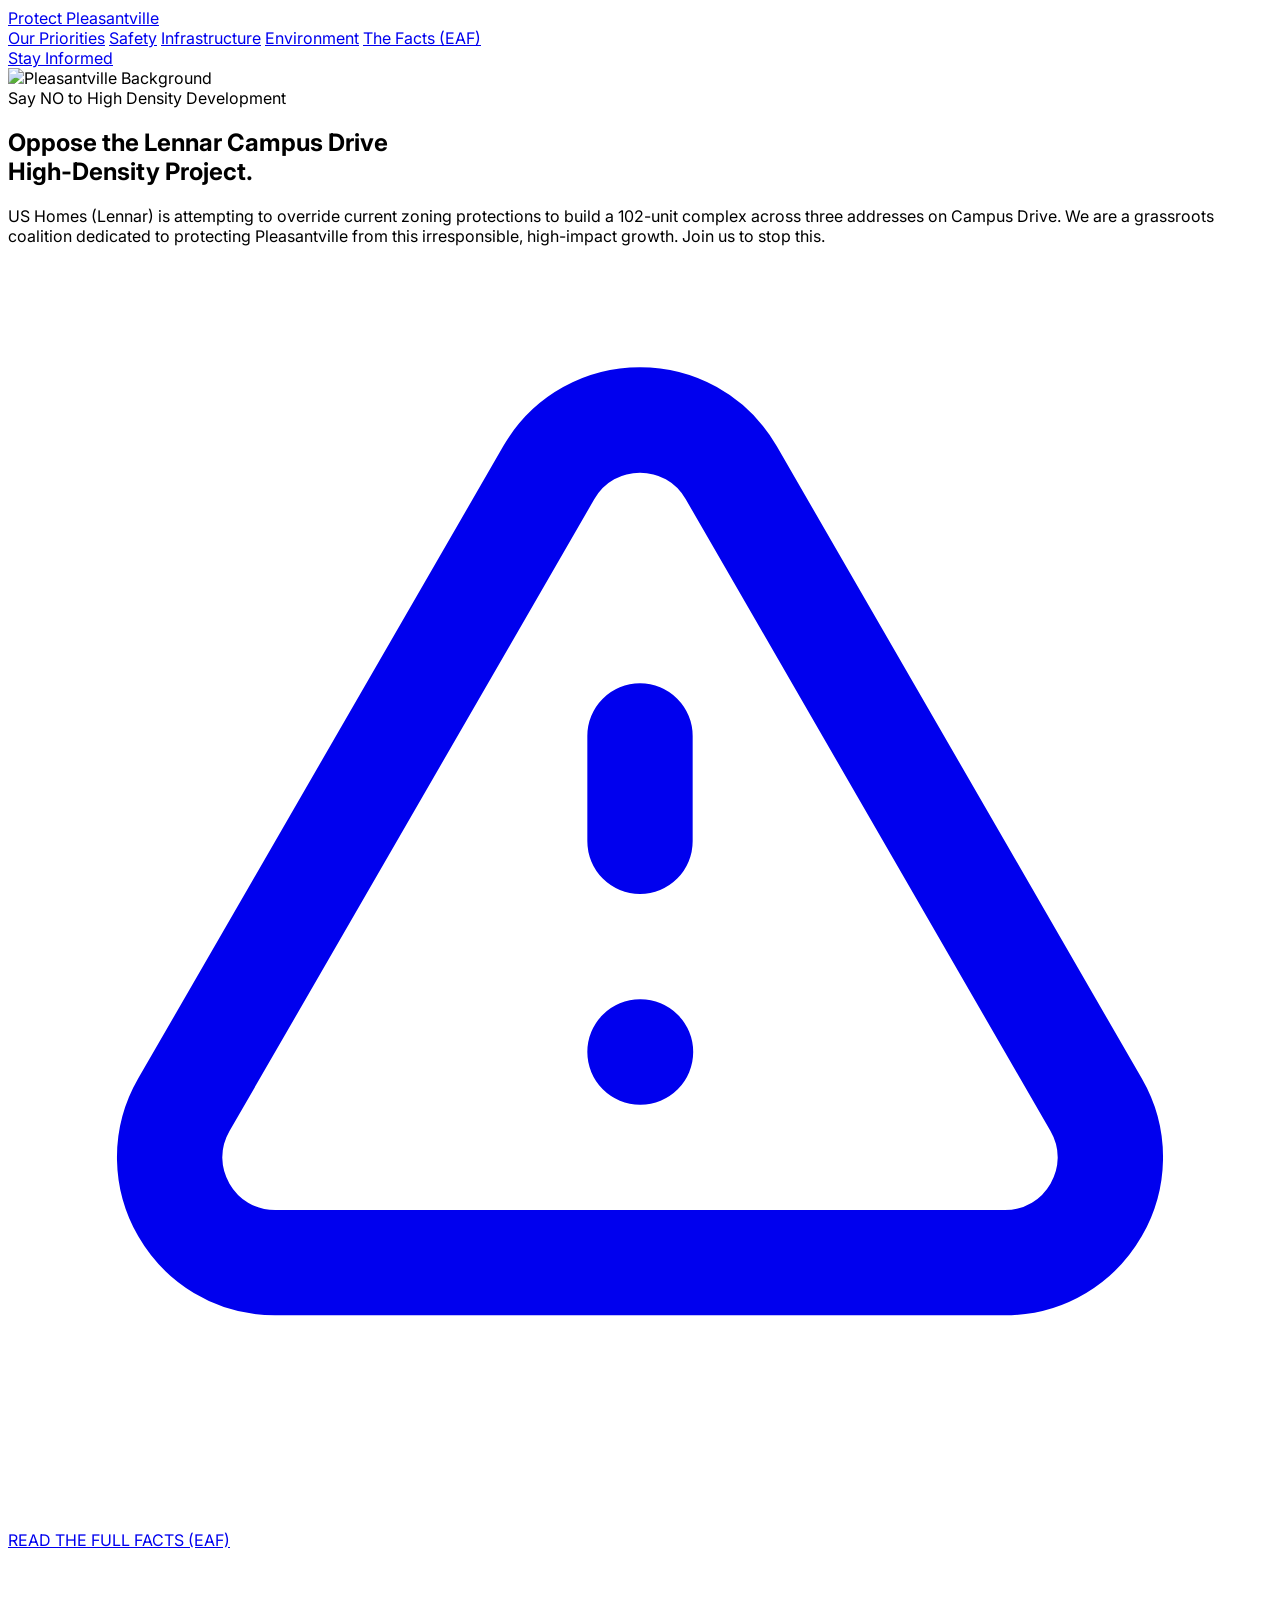
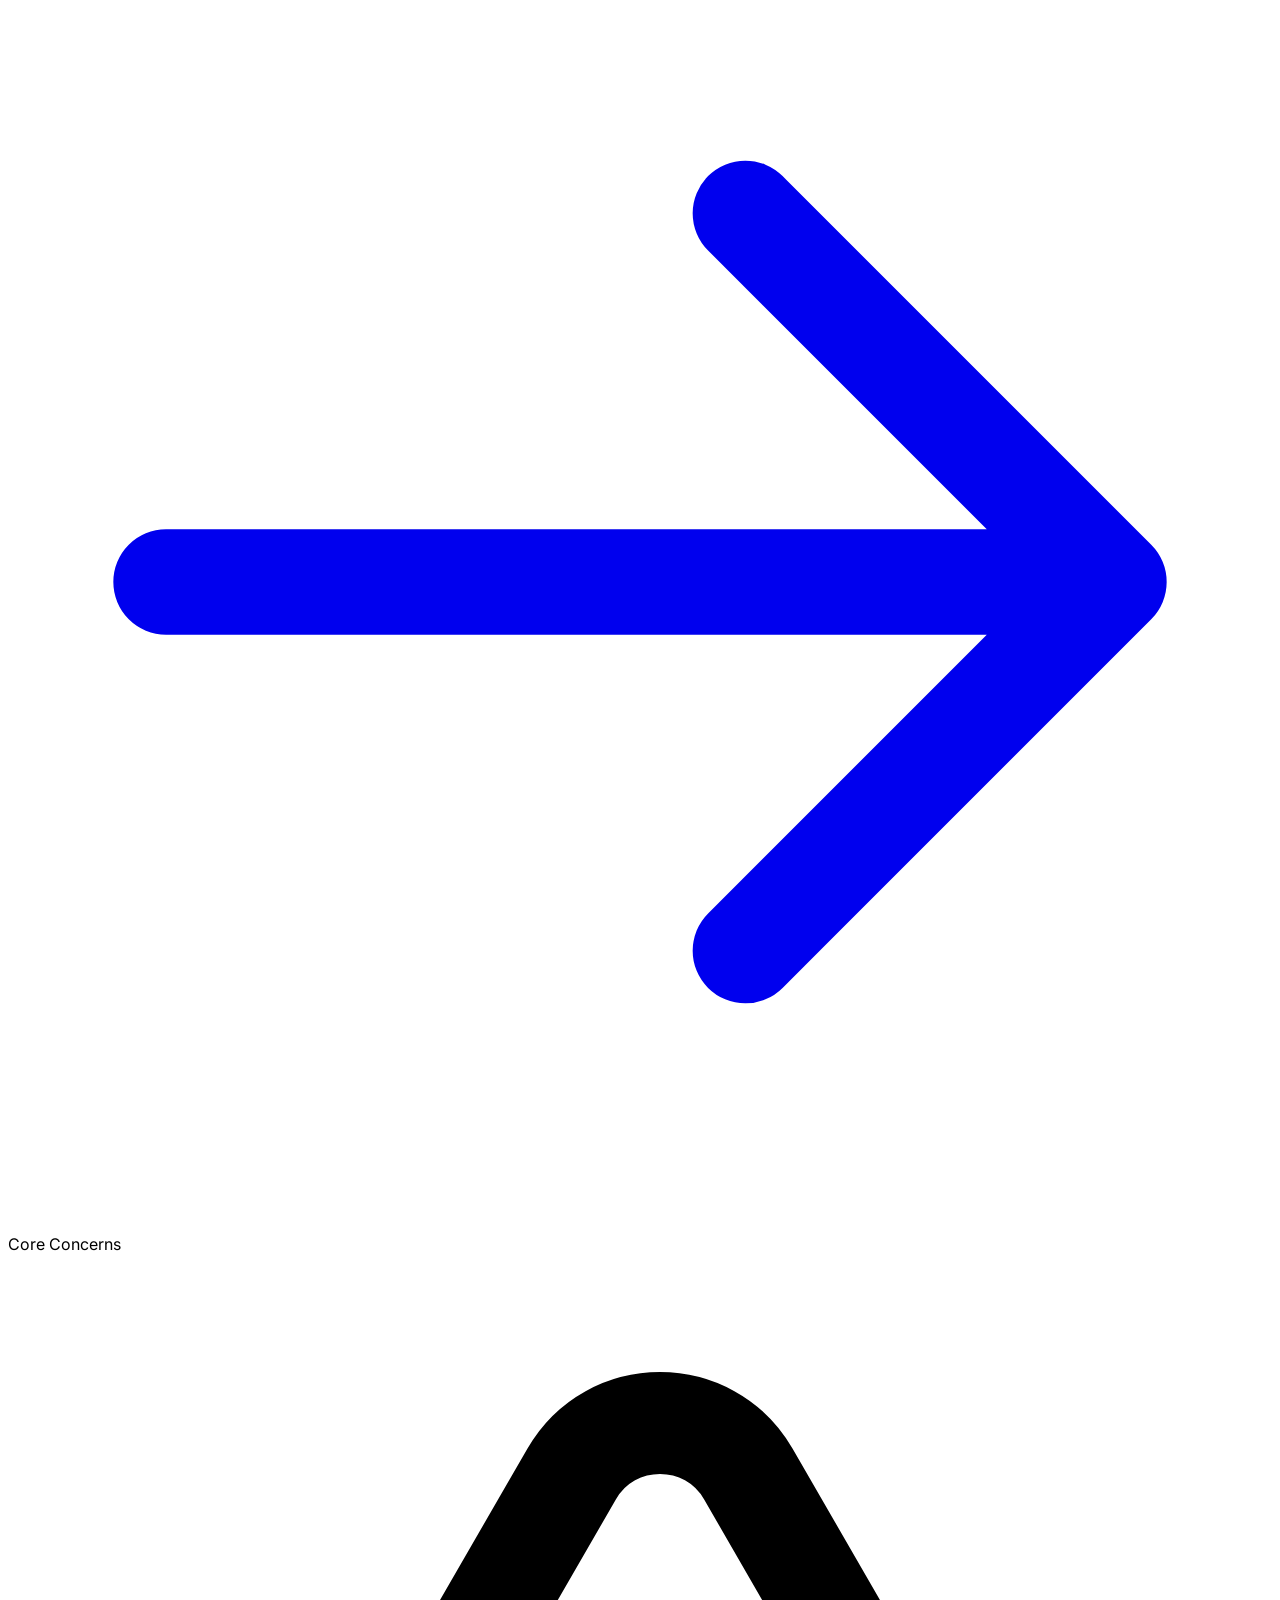
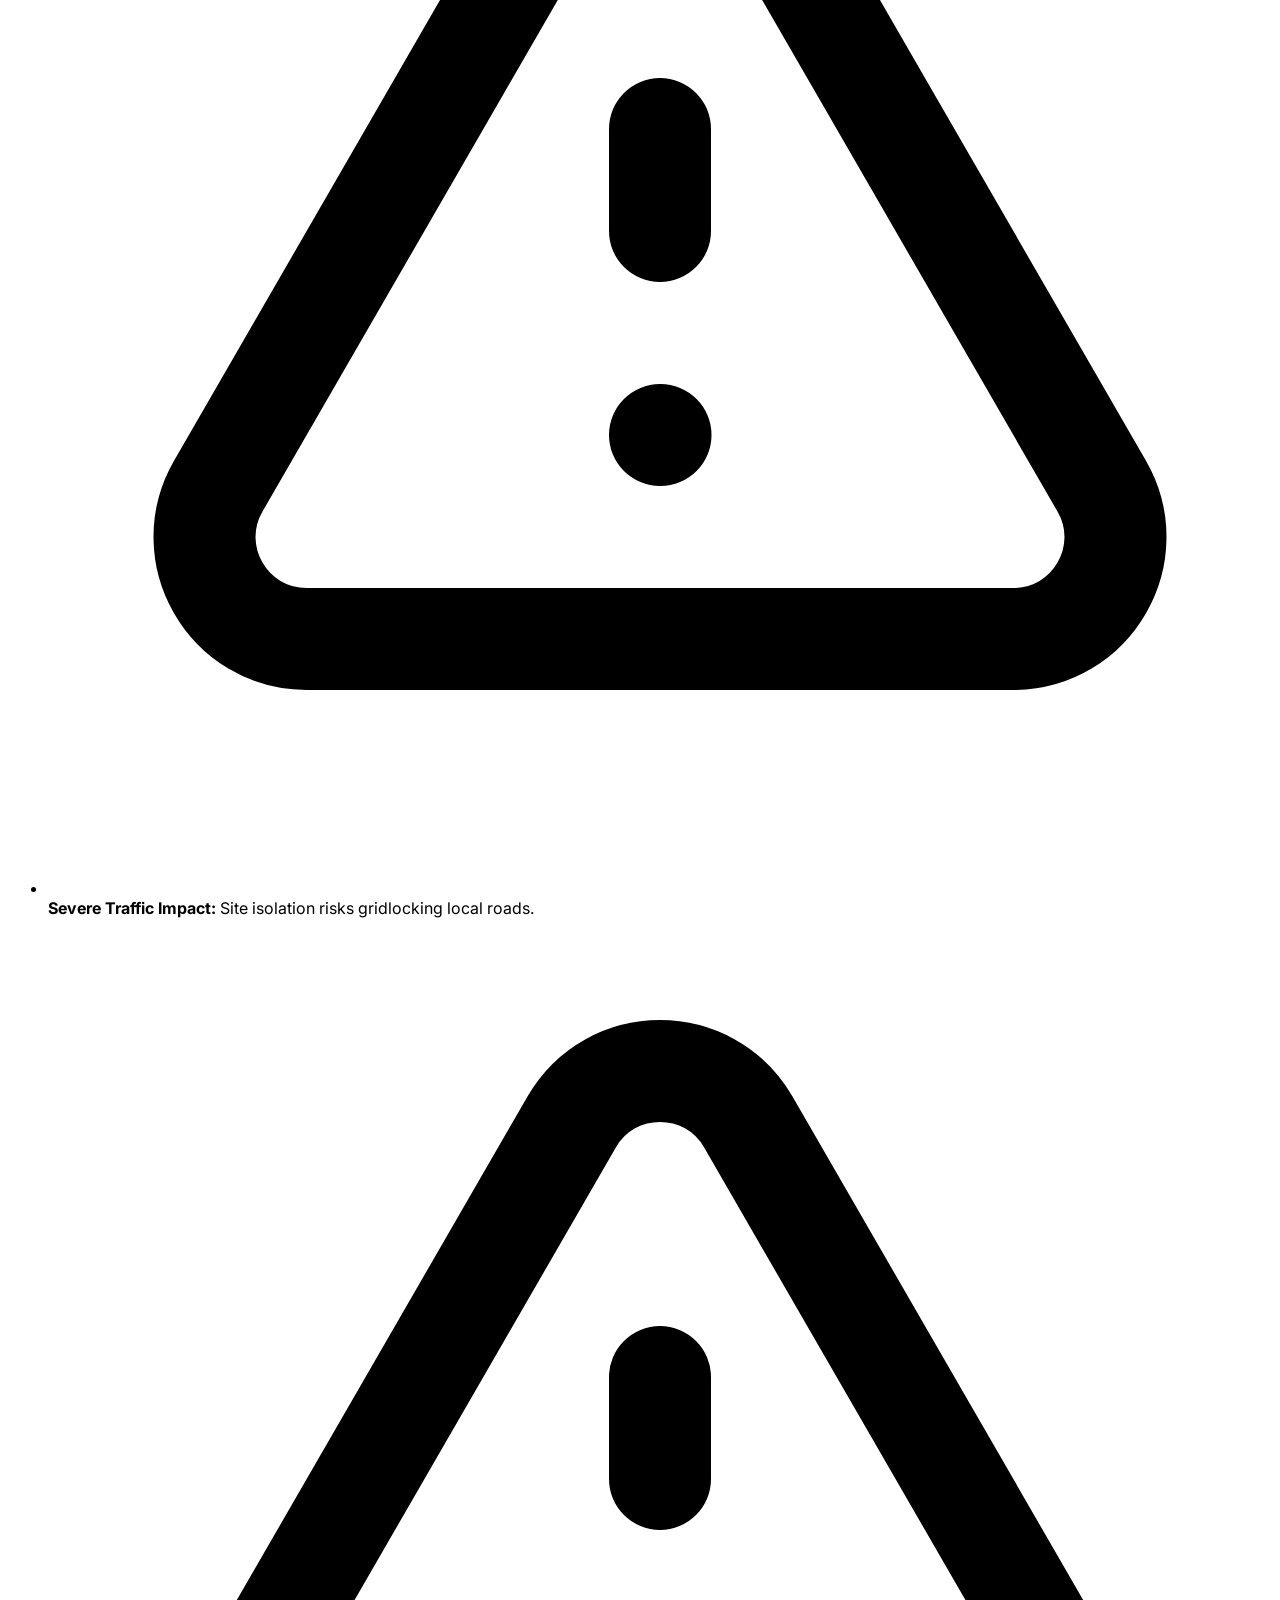
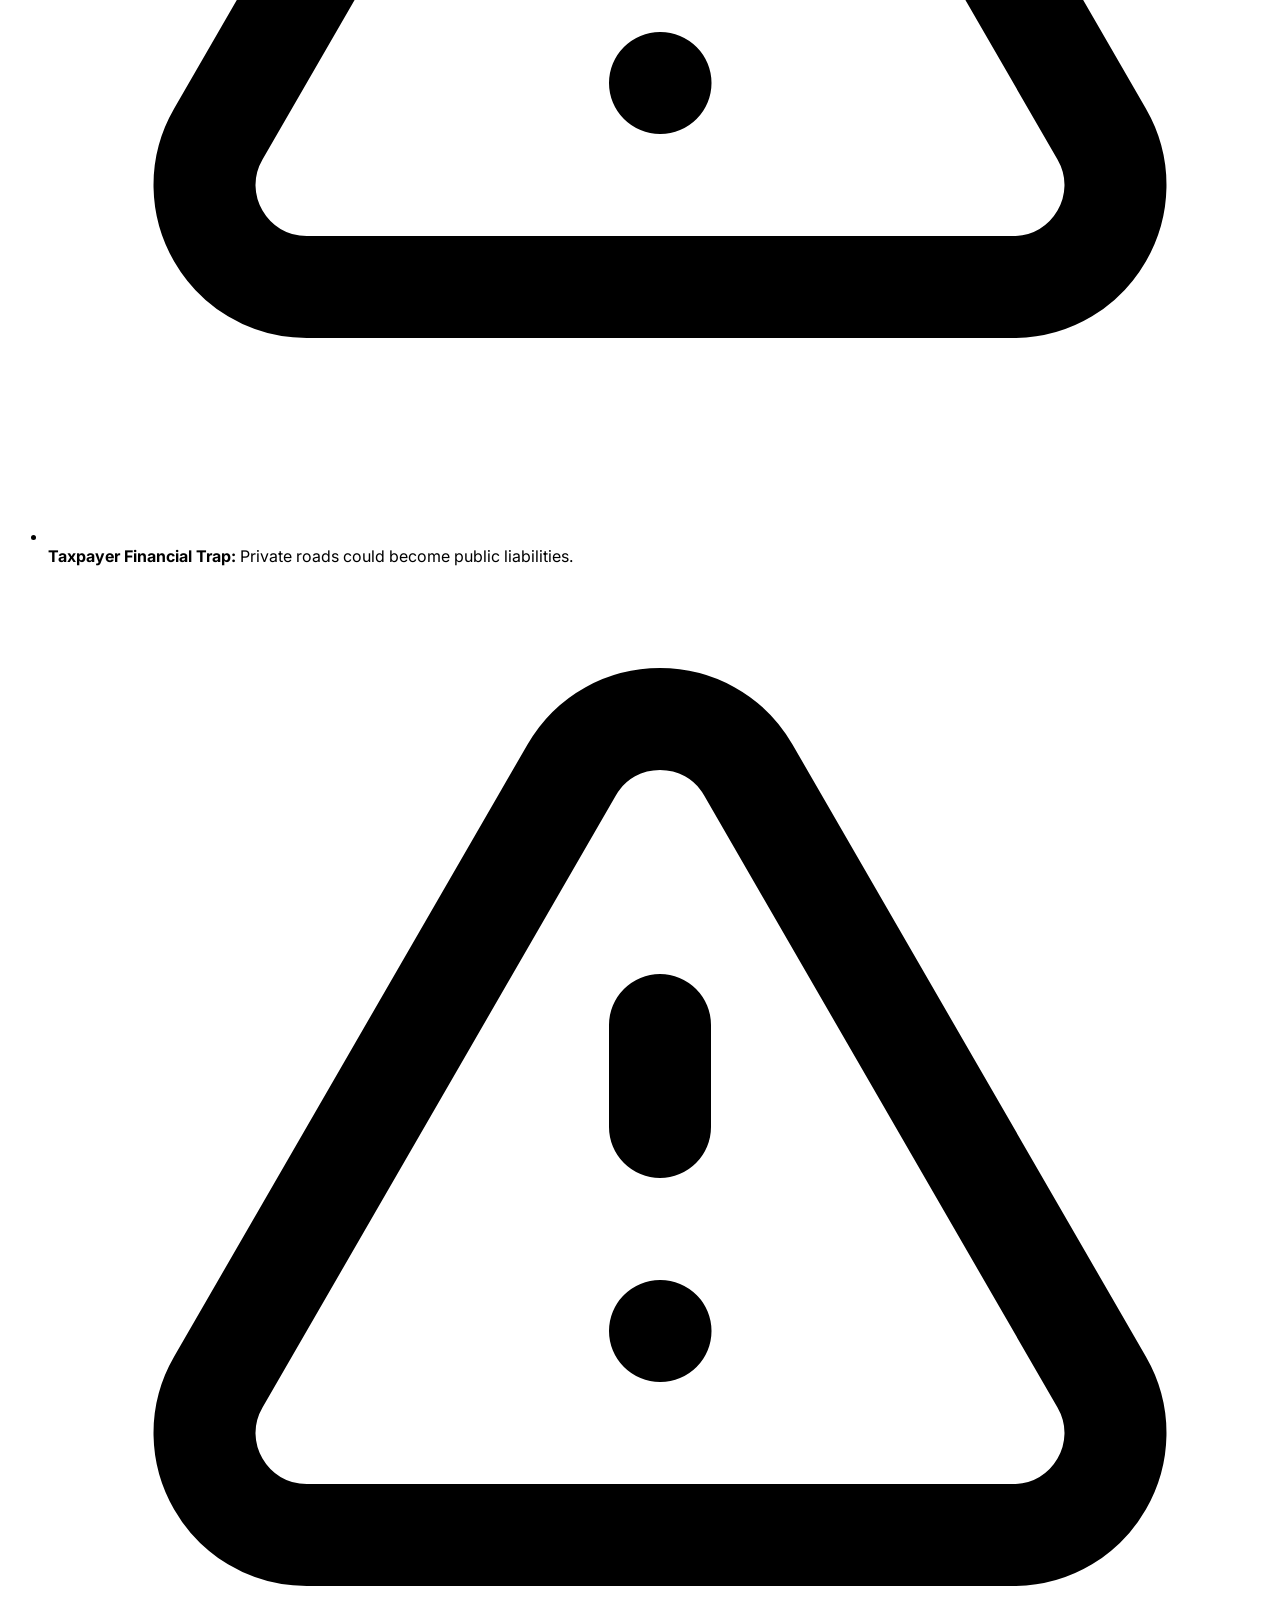
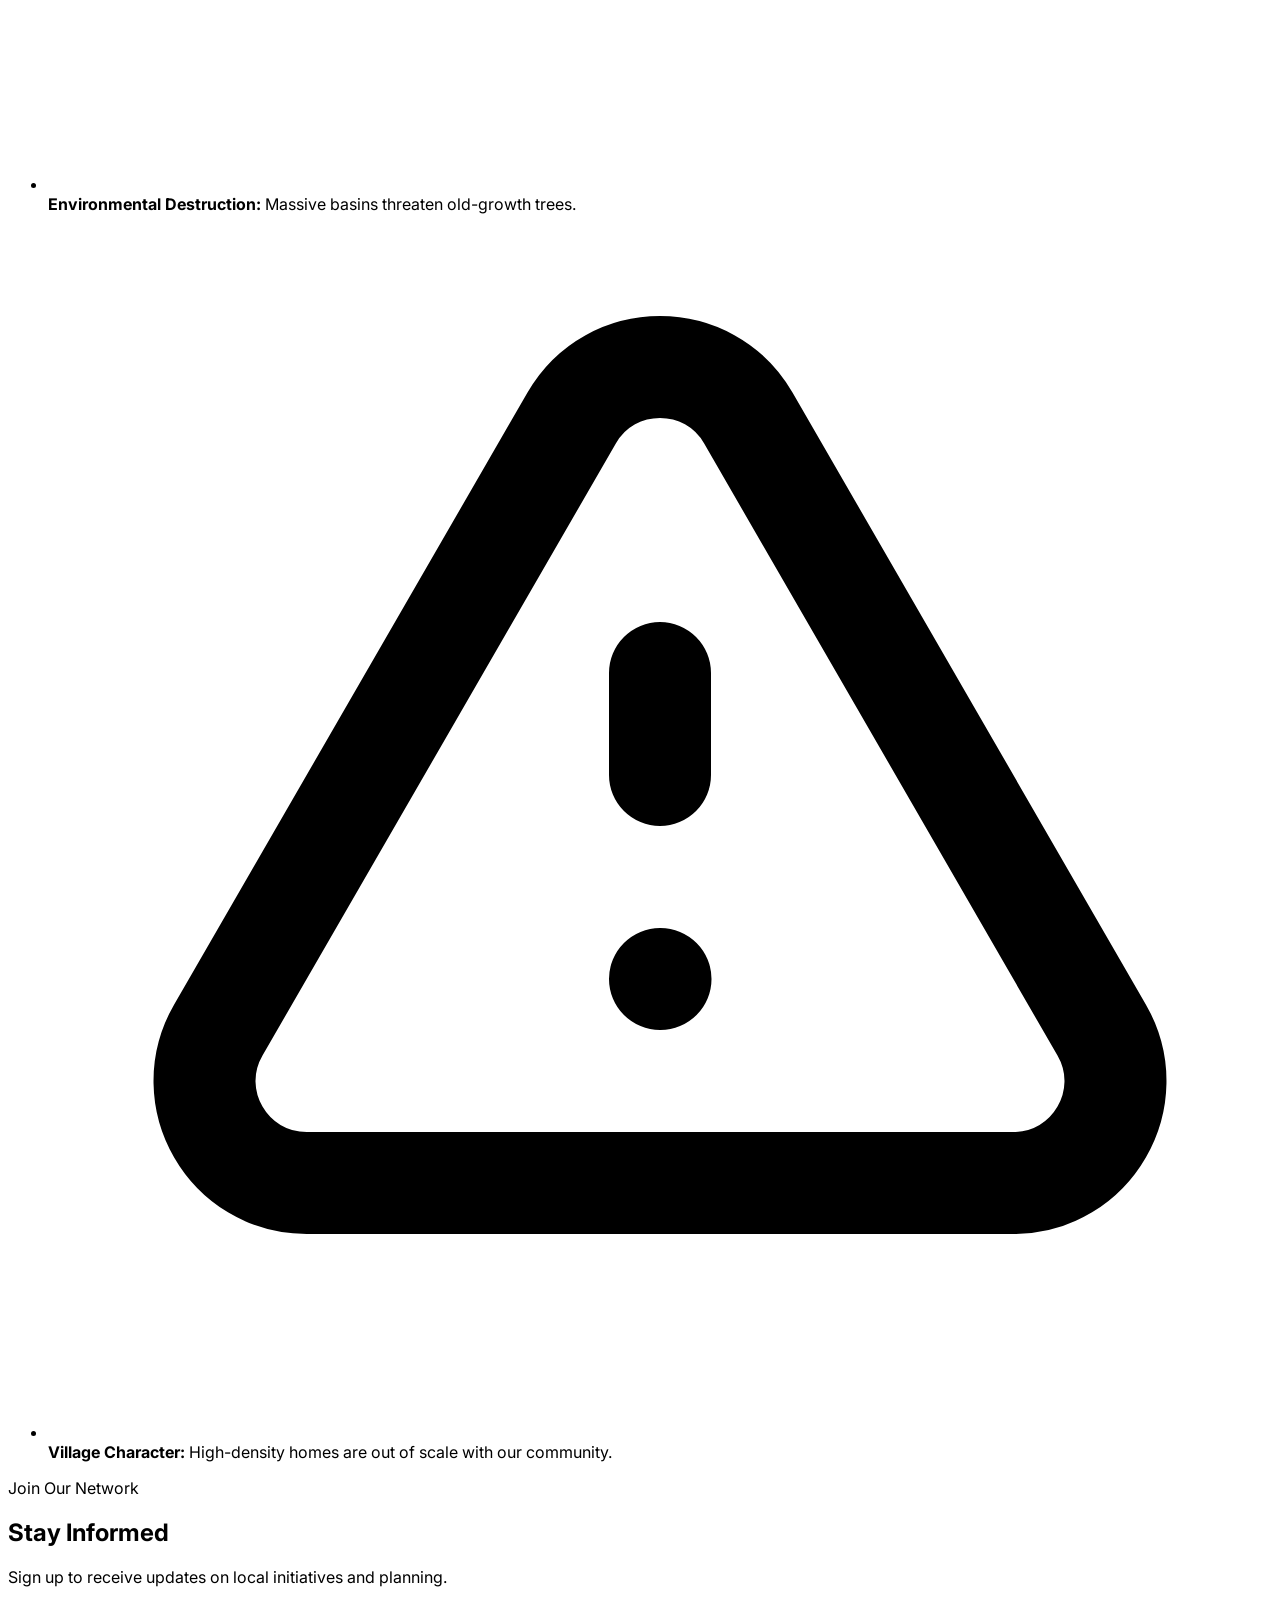
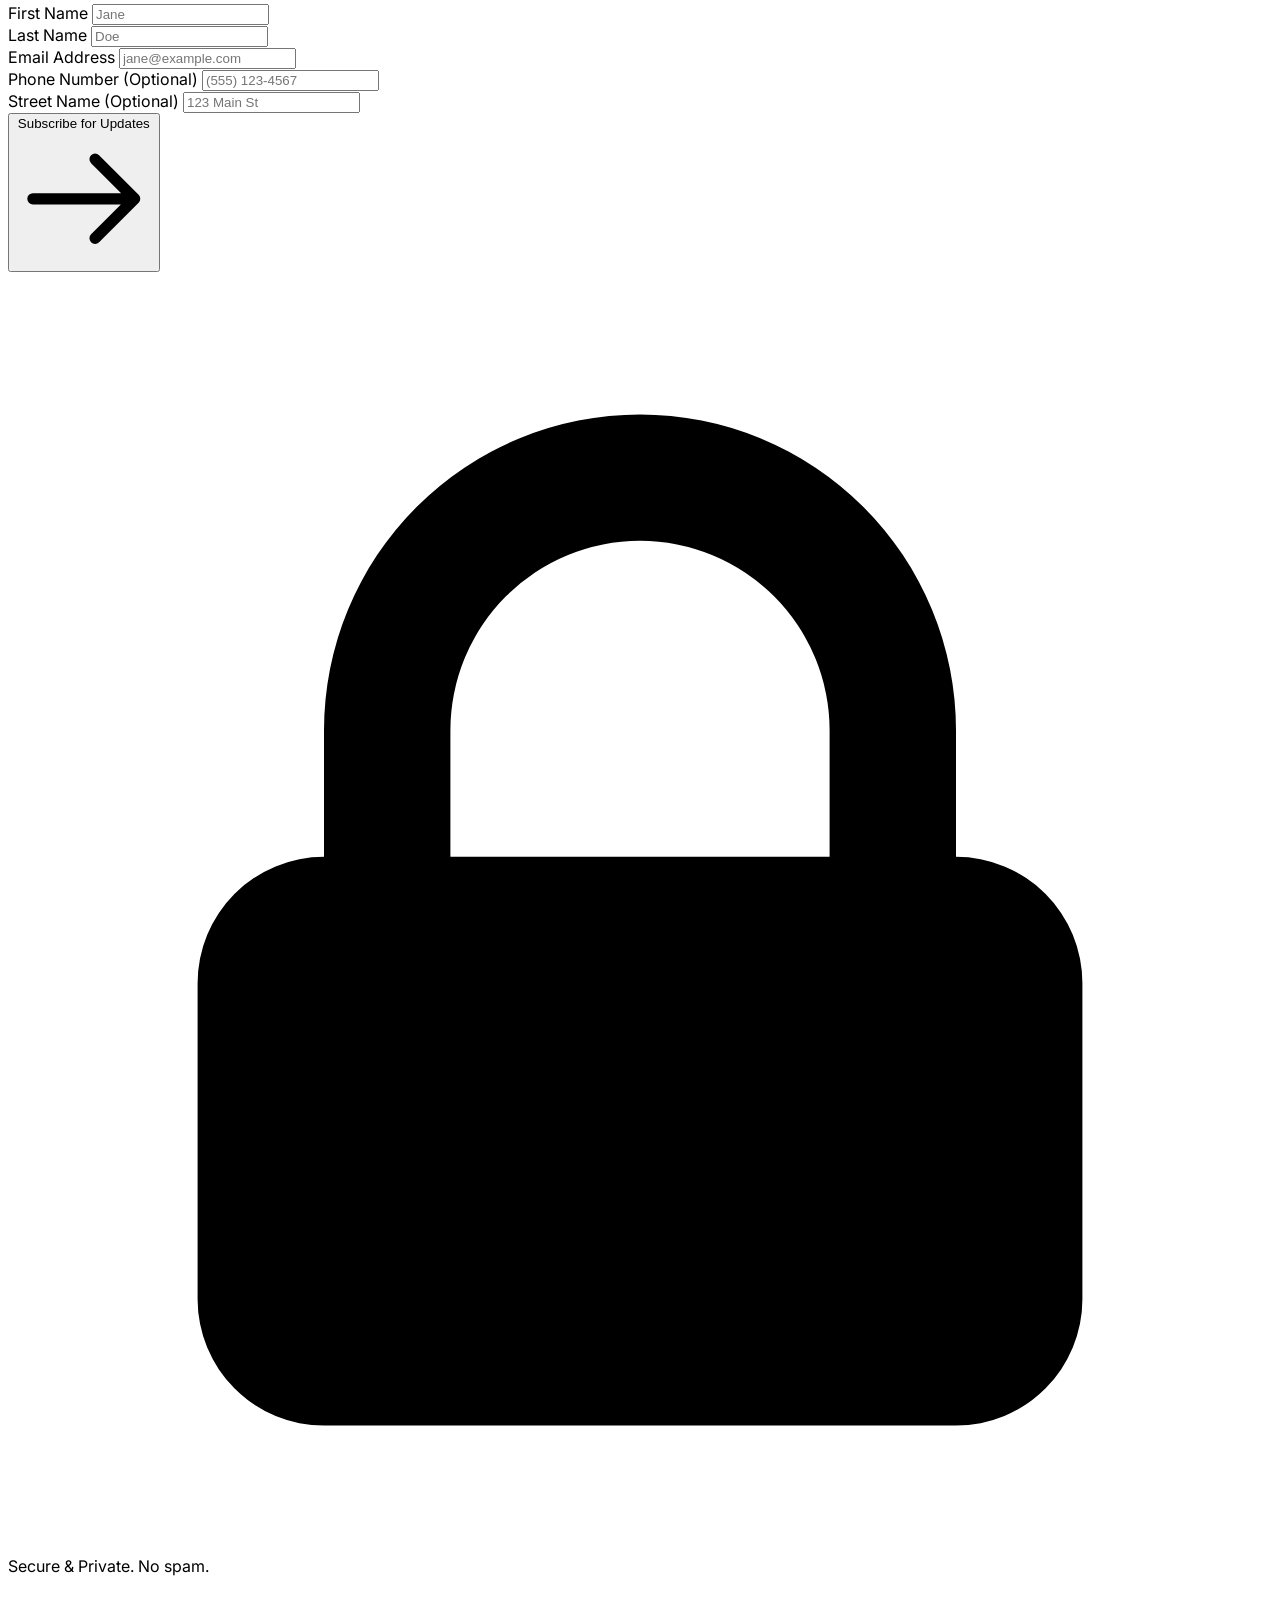
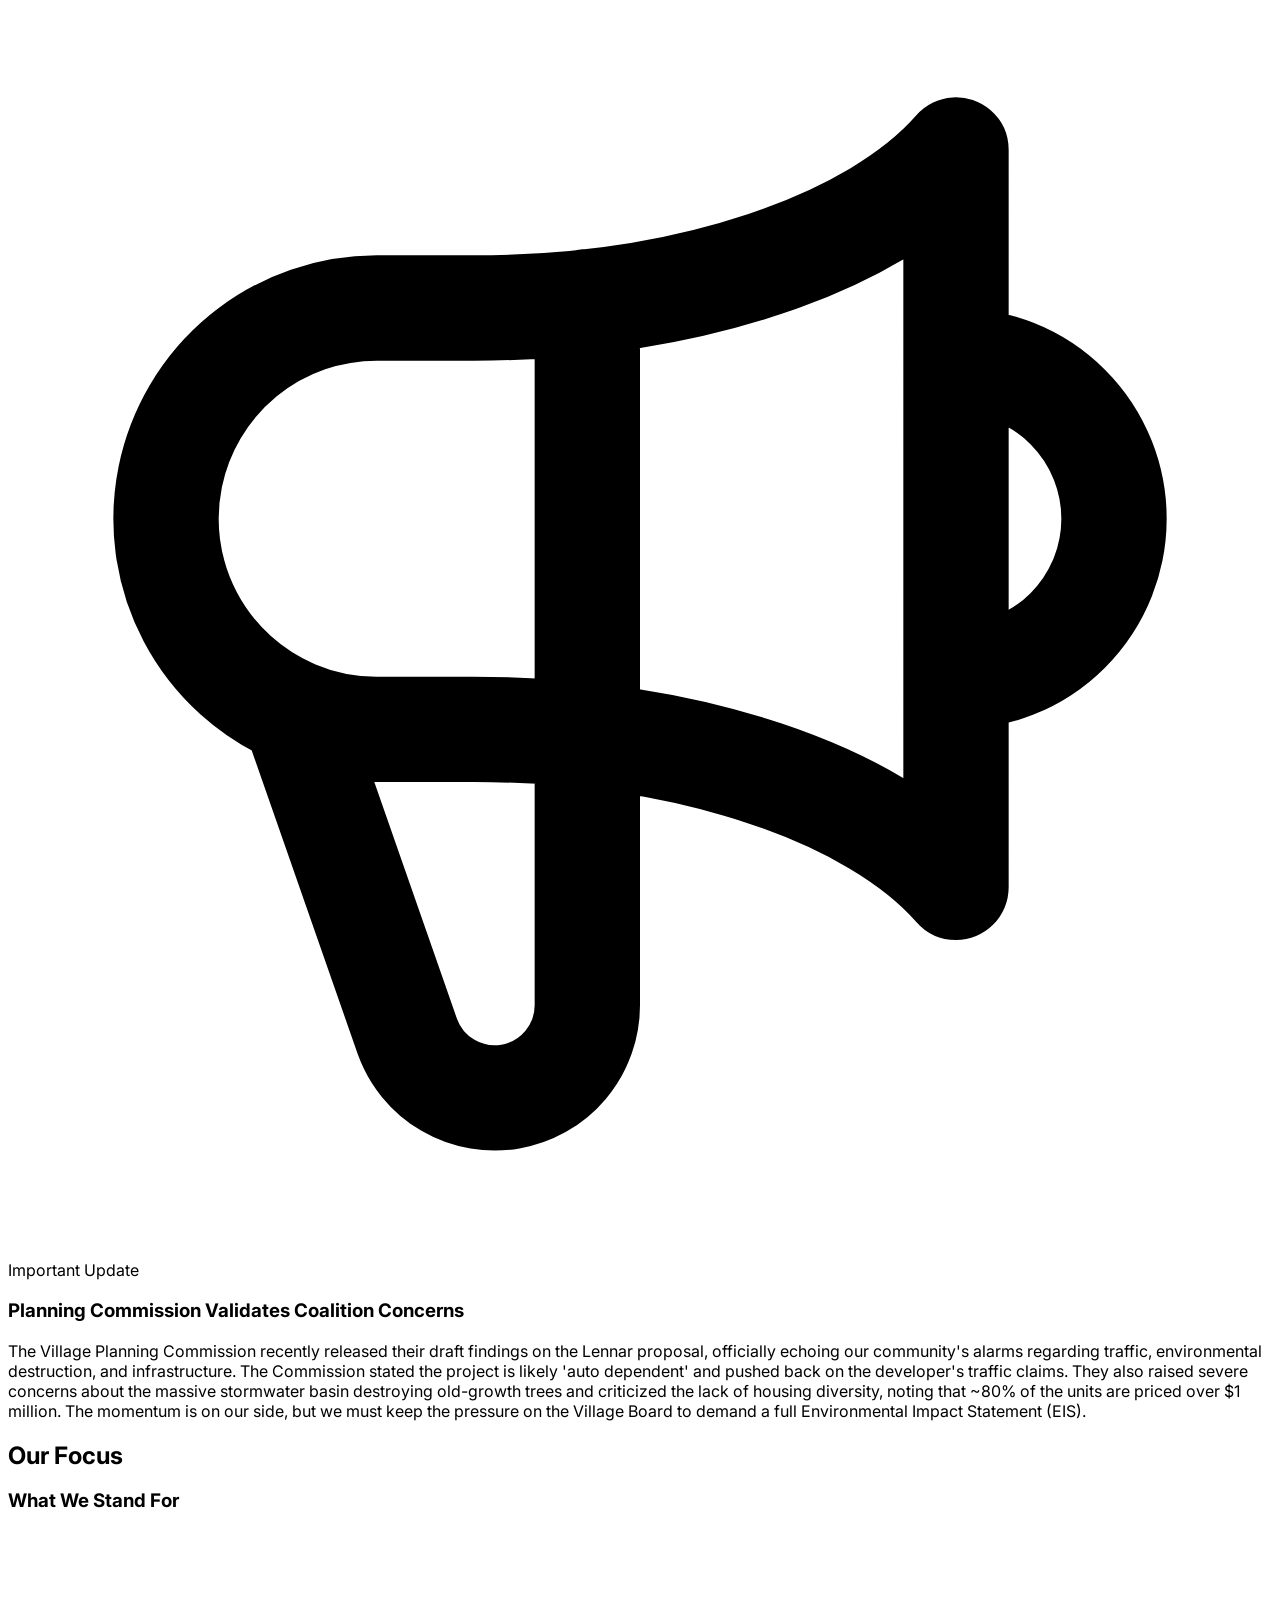
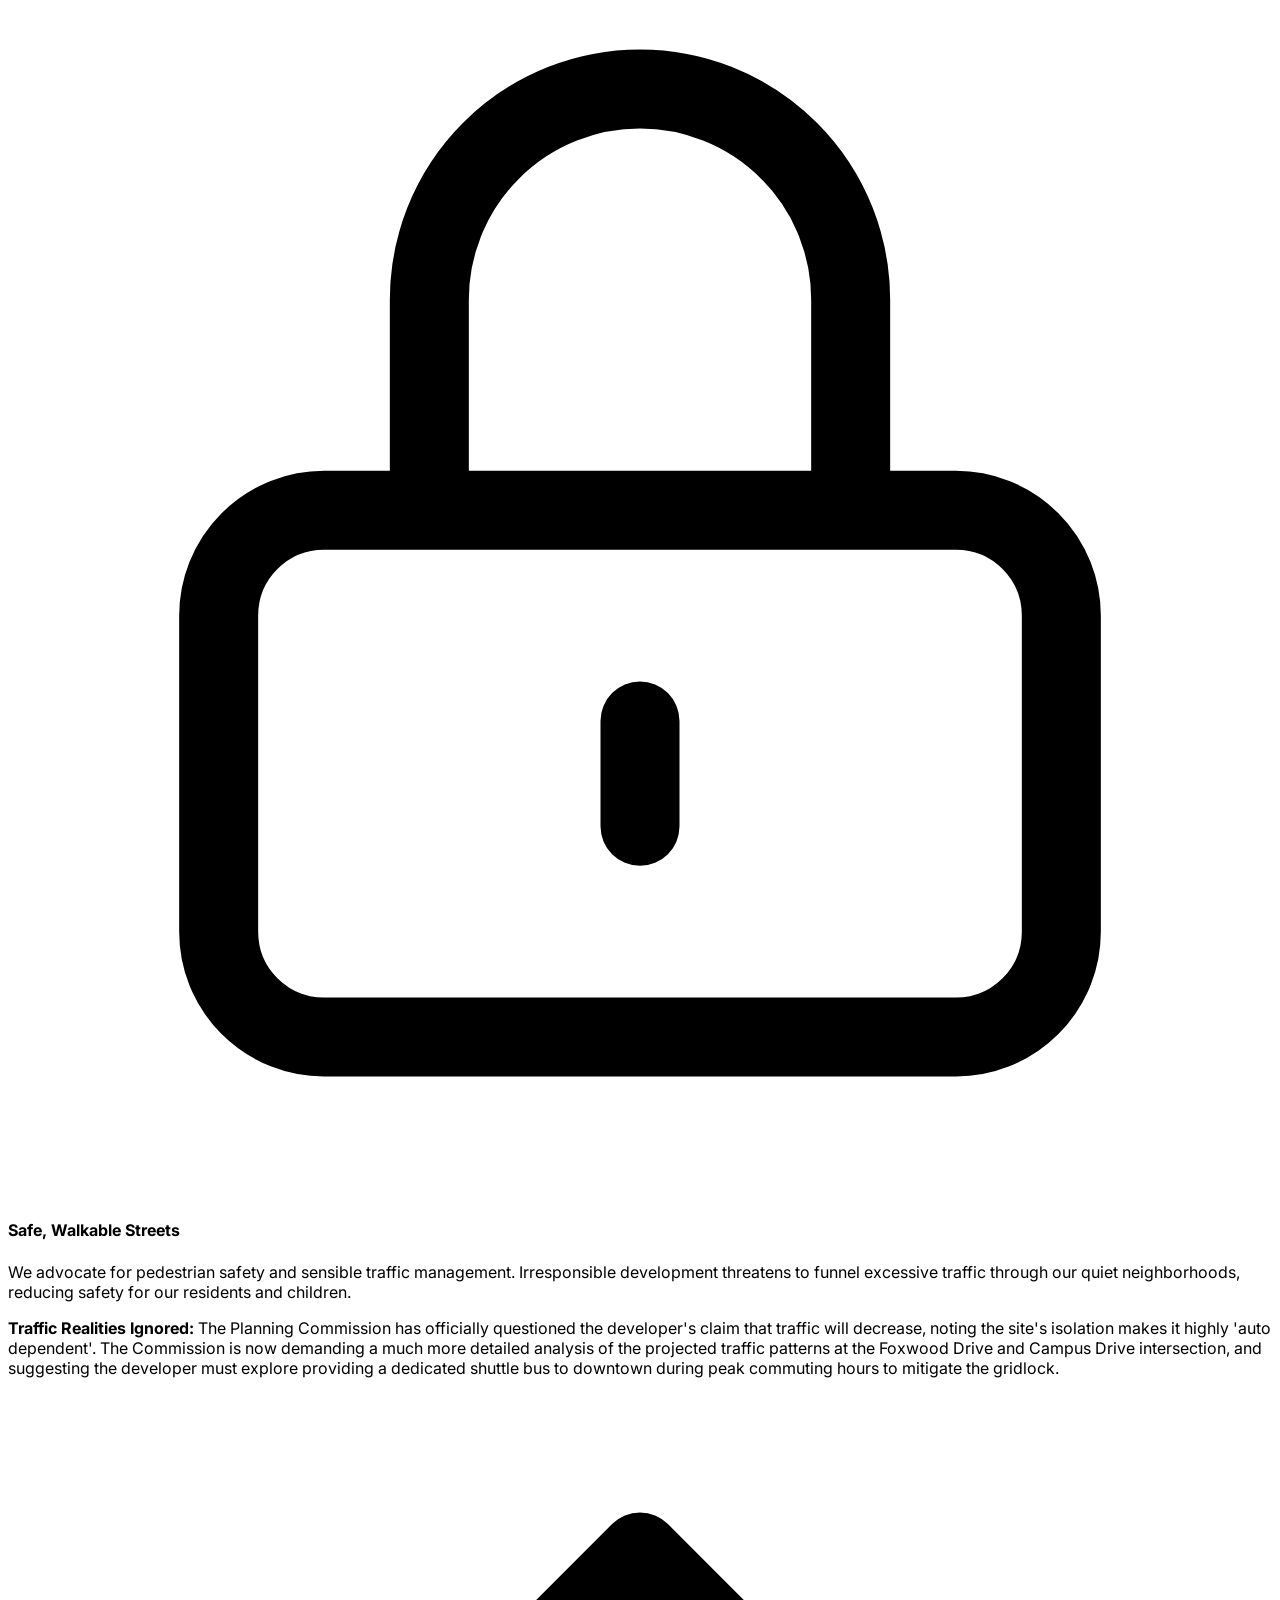
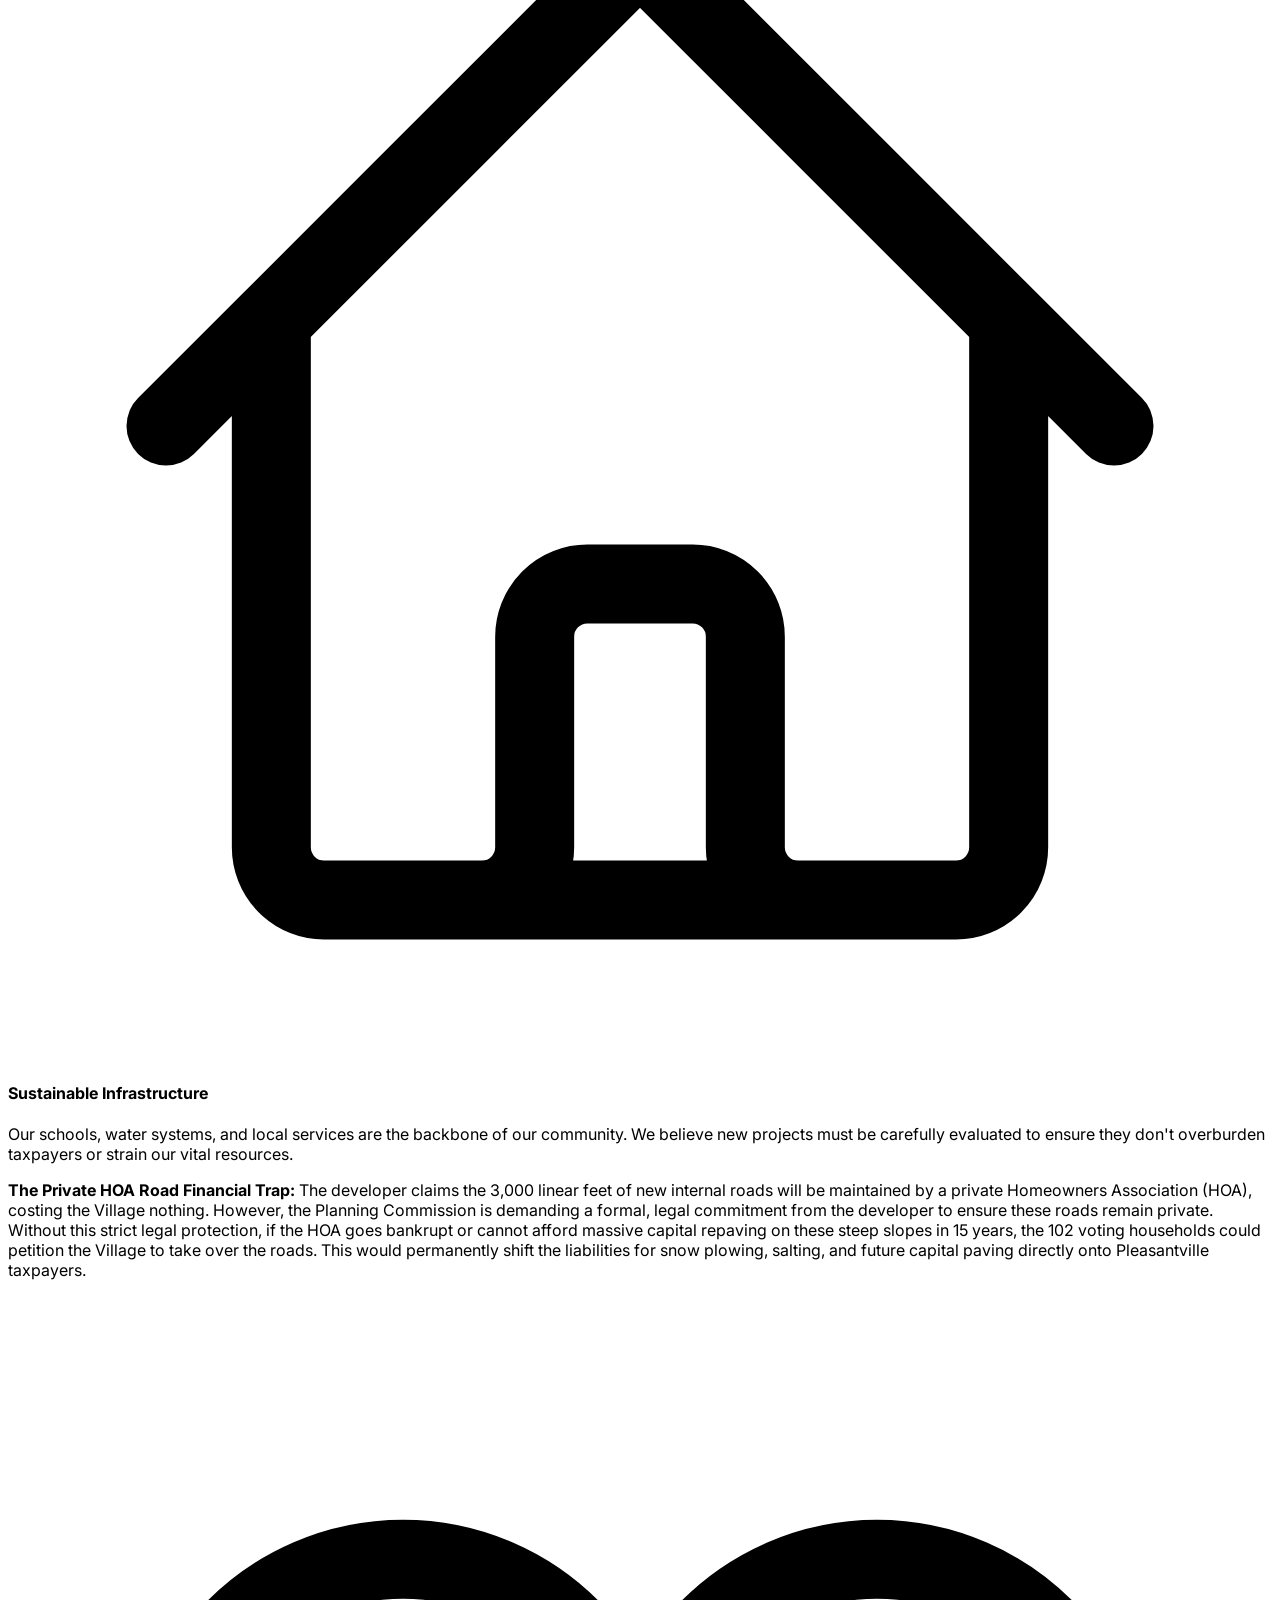
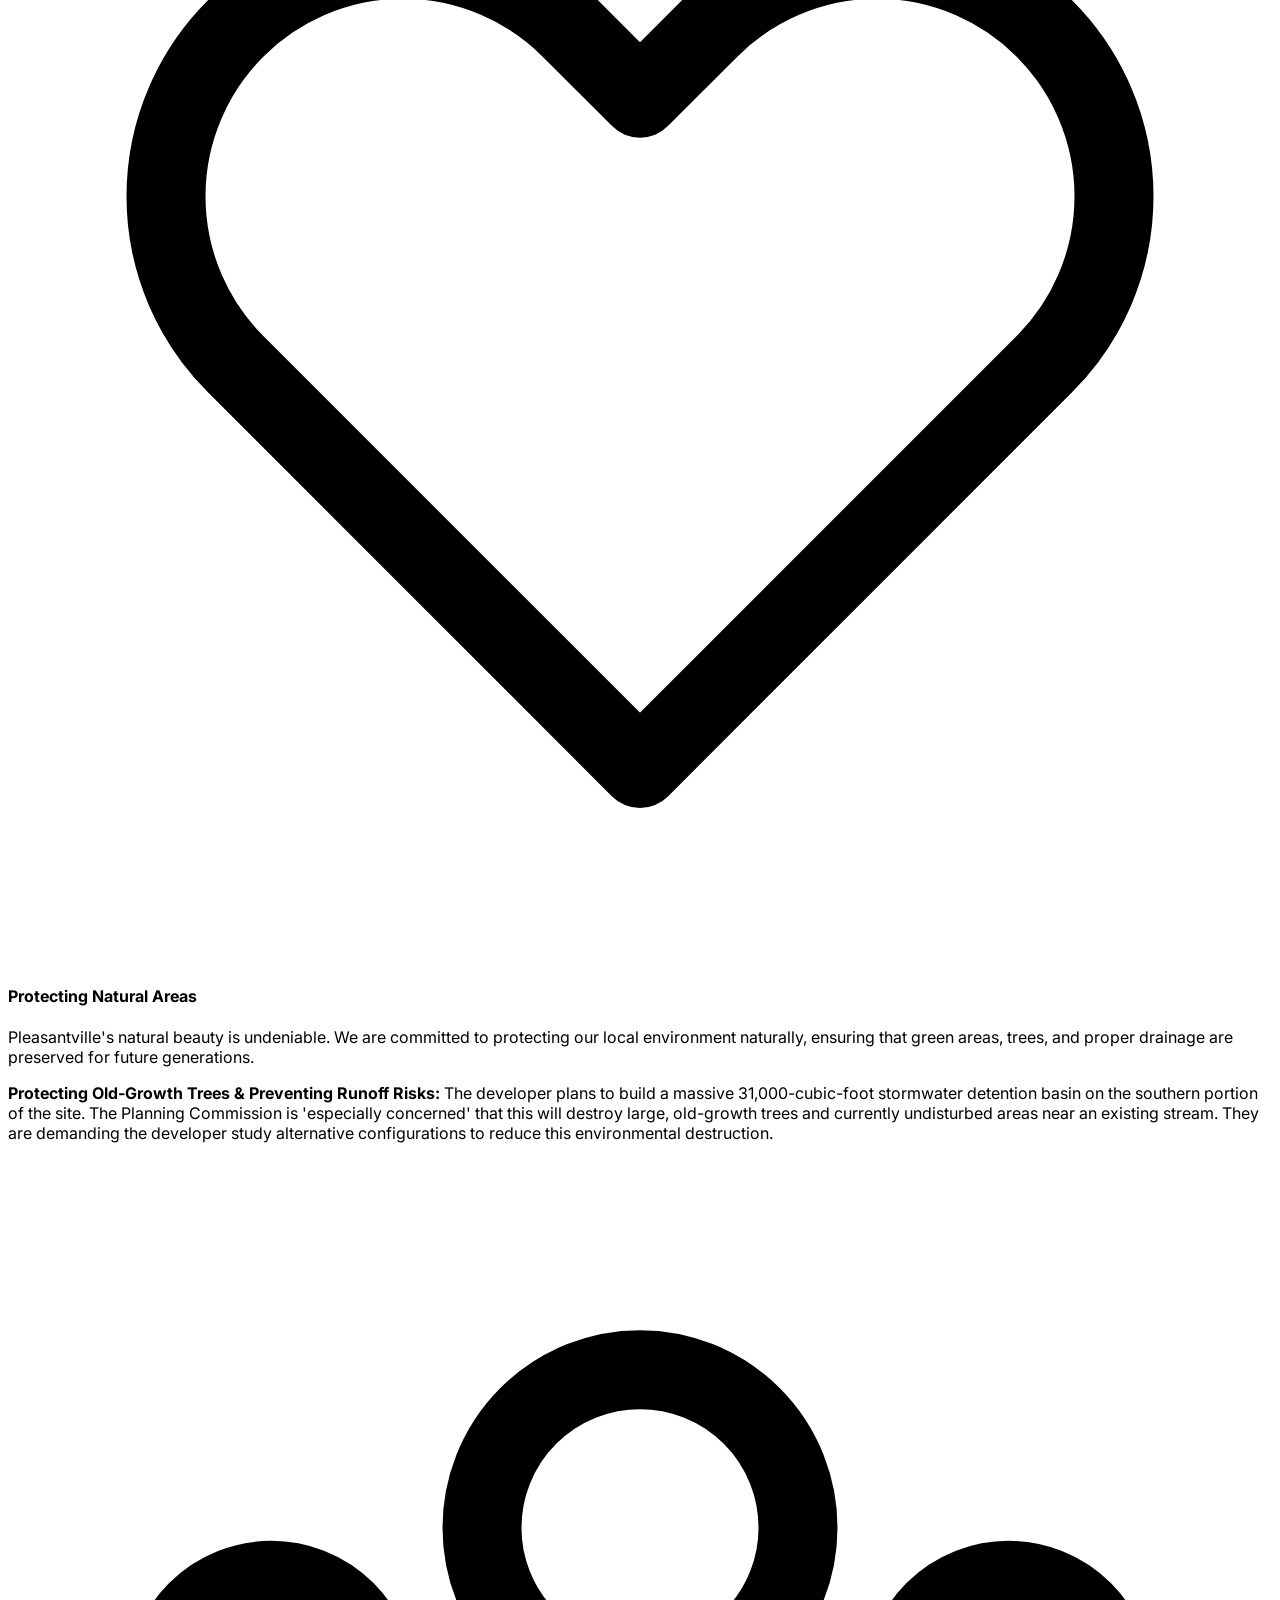
==== commit 964145d3: "Update facts button styling to be more prominent" ====
--- a/index.html
+++ b/index.html
@@ -111,13 +111,13 @@
                     this irresponsible, high-impact growth. Join us to stop this.
                 </p>
 
-                <div class="mt-6 mb-2 text-center lg:text-left max-w-2xl mx-auto lg:mx-0">
-                    <a href="success.html" class="inline-flex items-center text-brand-green font-bold hover:text-white transition-colors text-lg group bg-brand-green/10 hover:bg-brand-green px-4 py-2 rounded-lg border border-brand-green/30 shadow-sm">
-                        <svg class="w-5 h-5 mr-2" fill="none" stroke="currentColor" viewBox="0 0 24 24">
-                            <path stroke-linecap="round" stroke-linejoin="round" stroke-width="2" d="M9 12h6m-6 4h6m2 5H7a2 2 0 01-2-2V5a2 2 0 012-2h5.586a1 1 0 01.707.293l5.414 5.414a1 1 0 01.293.707V19a2 2 0 01-2 2z"></path>
-                        </svg>
-                        Read the Full Facts (EAF)
-                        <svg class="w-5 h-5 ml-2 transform group-hover:translate-x-1 transition-transform" fill="none" stroke="currentColor" viewBox="0 0 24 24">
+                <div class="mt-8 mb-4 text-center lg:text-left max-w-2xl mx-auto lg:mx-0">
+                    <a href="success.html" class="inline-flex items-center text-brand-black bg-white hover:bg-gray-100 font-extrabold transition-all duration-300 text-lg px-8 py-4 rounded-xl shadow-[0_8px_30px_rgb(255,255,255,0.1)] hover:shadow-[0_8px_30px_rgb(255,255,255,0.2)] transform hover:-translate-y-1 group">
+                        <svg class="w-6 h-6 mr-3 text-red-600" fill="none" stroke="currentColor" viewBox="0 0 24 24">
+                            <path stroke-linecap="round" stroke-linejoin="round" stroke-width="2" d="M12 9v2m0 4h.01m-6.938 4h13.856c1.54 0 2.502-1.667 1.732-3L13.732 4c-.77-1.333-2.694-1.333-3.464 0L3.34 16c-.77 1.333.192 3 1.732 3z"></path>
+                        </svg>
+                        READ THE FULL FACTS (EAF)
+                        <svg class="w-6 h-6 ml-3 text-brand-green transform group-hover:translate-x-1 transition-transform" fill="none" stroke="currentColor" viewBox="0 0 24 24">
                             <path stroke-linecap="round" stroke-linejoin="round" stroke-width="2" d="M14 5l7 7m0 0l-7 7m7-7H3"></path>
                         </svg>
                     </a>
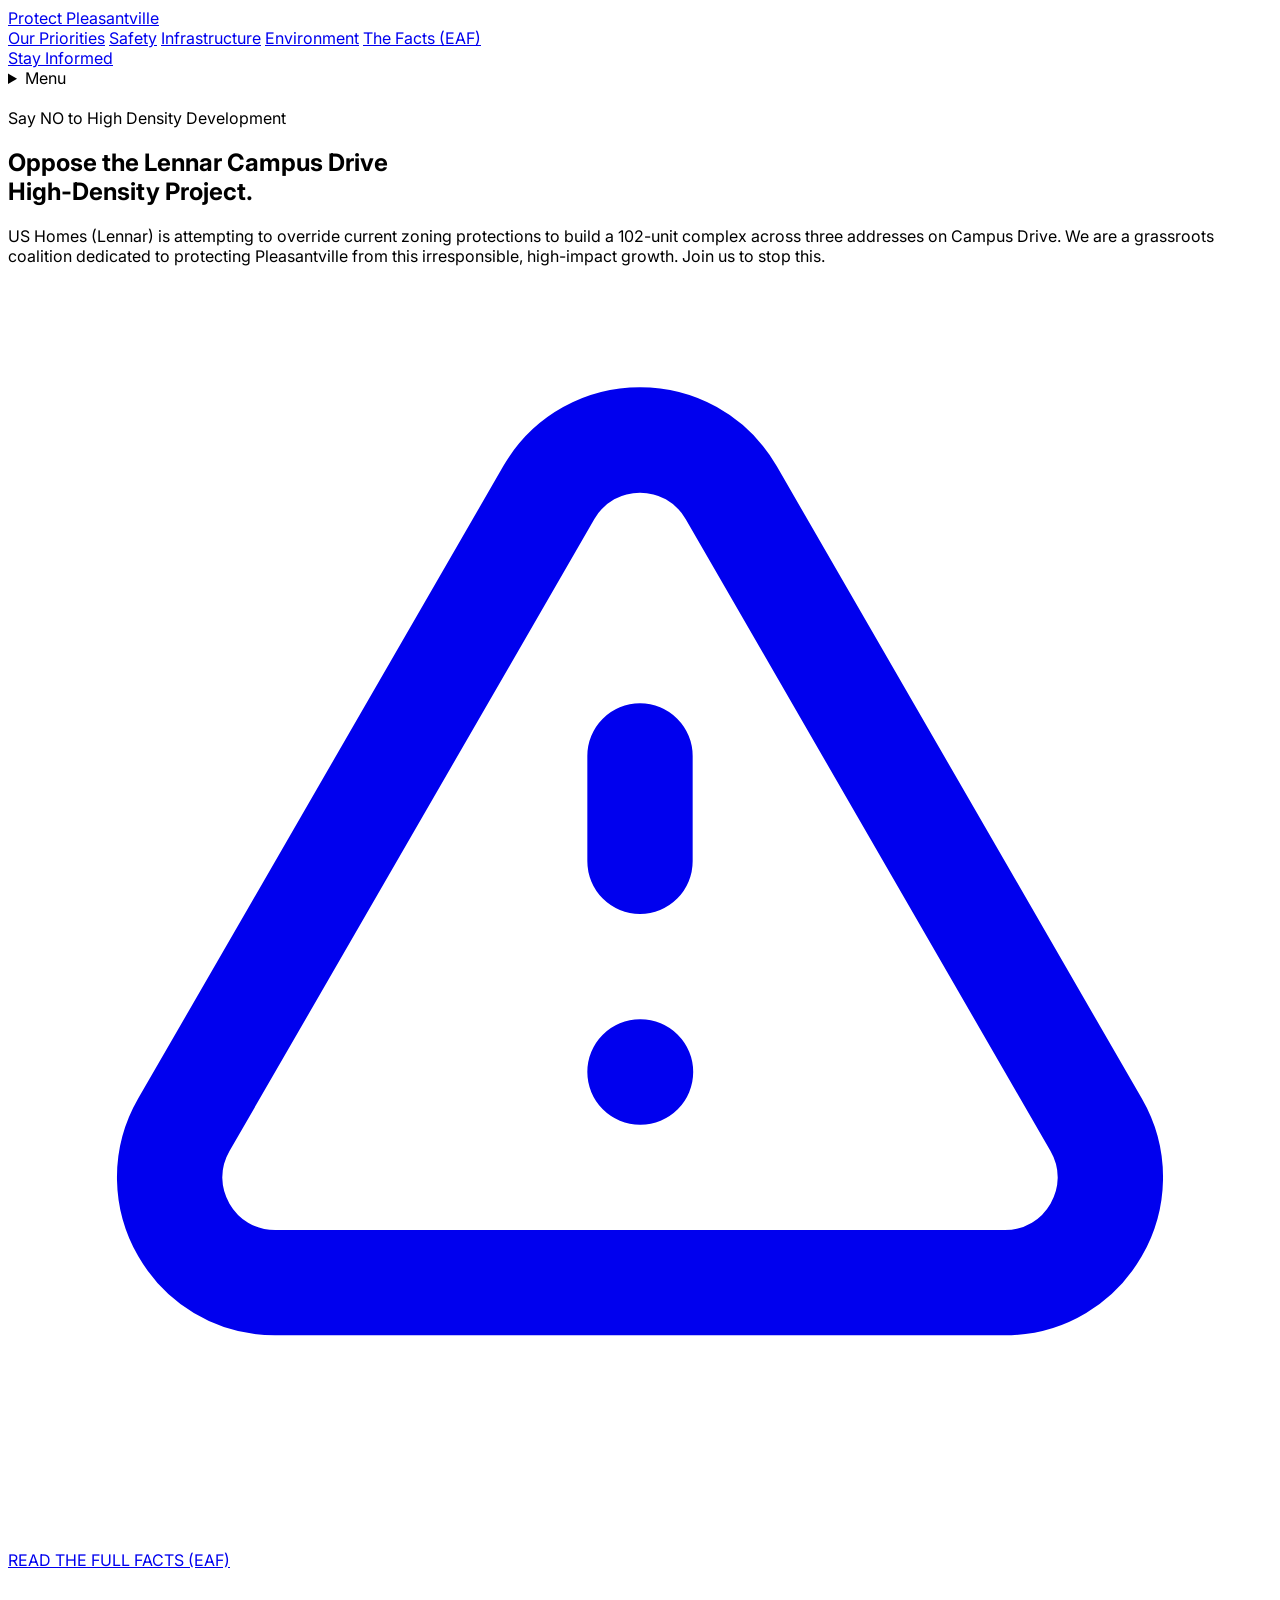
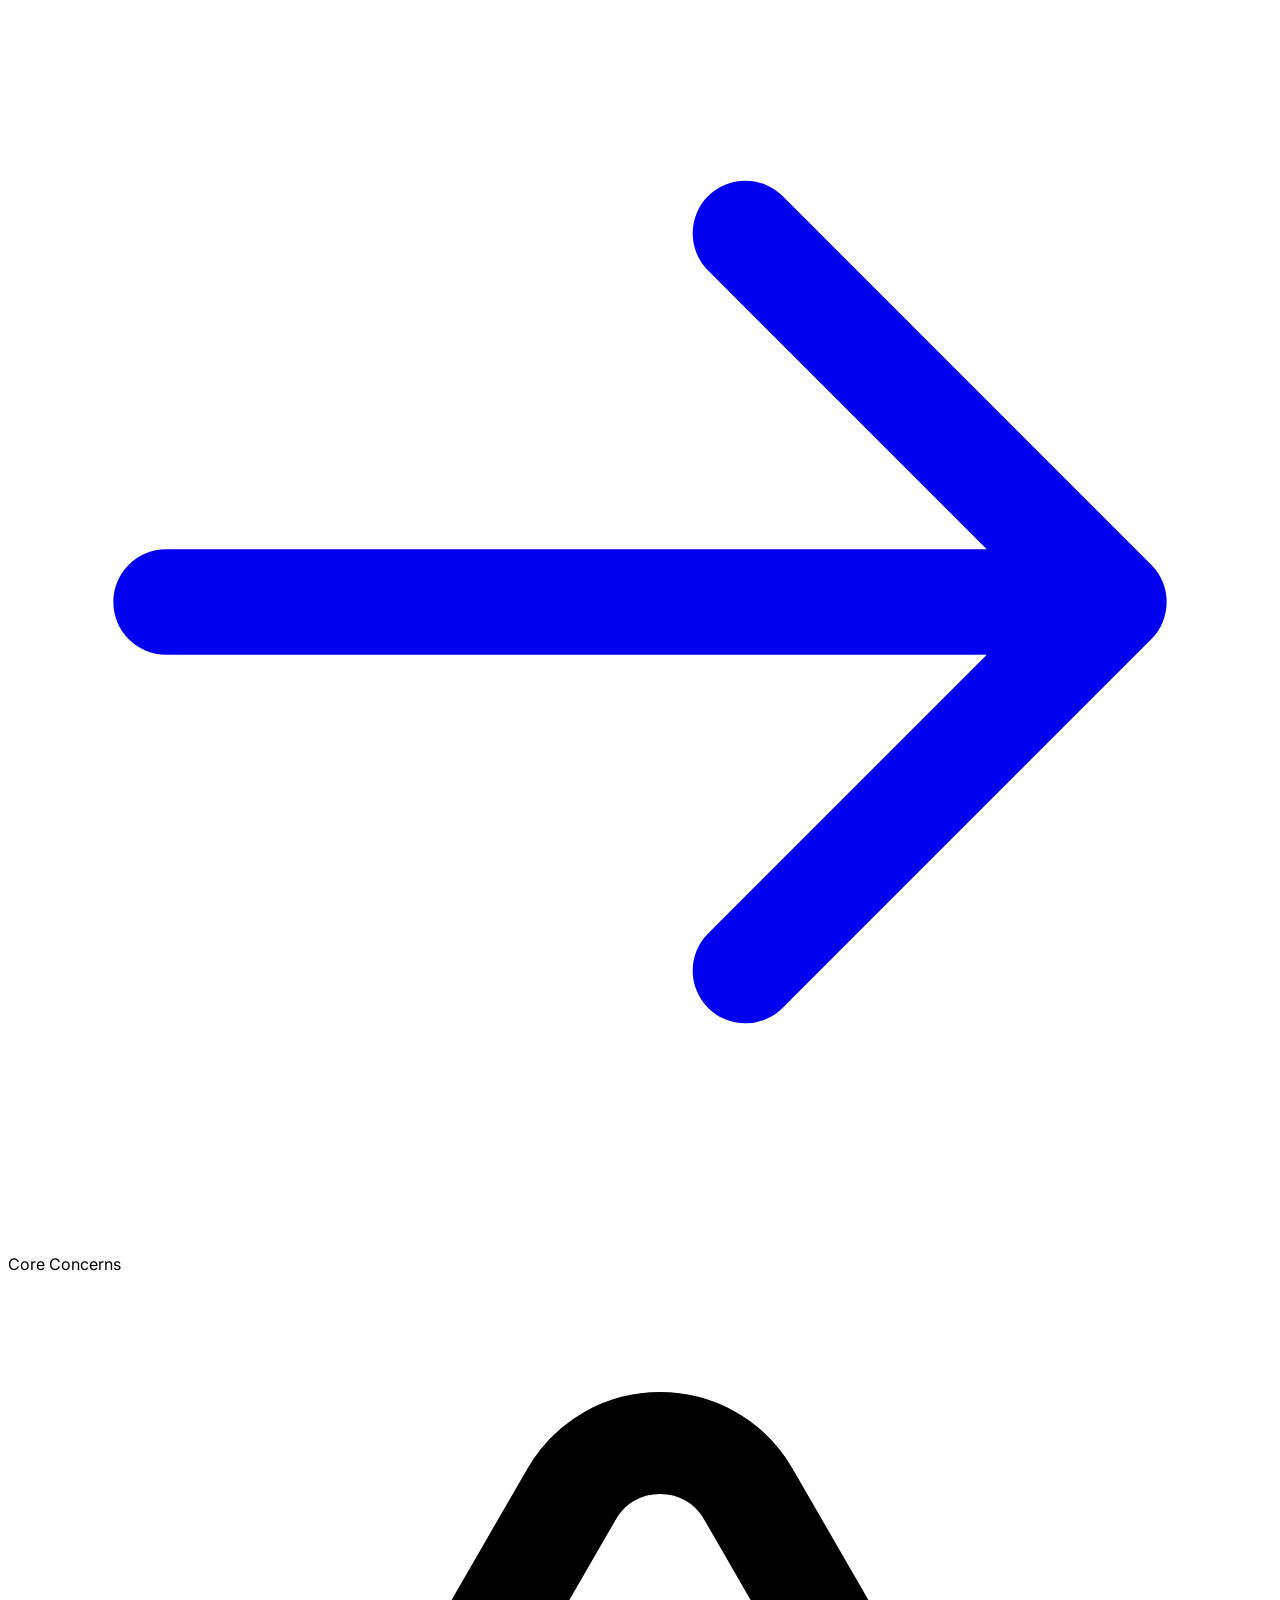
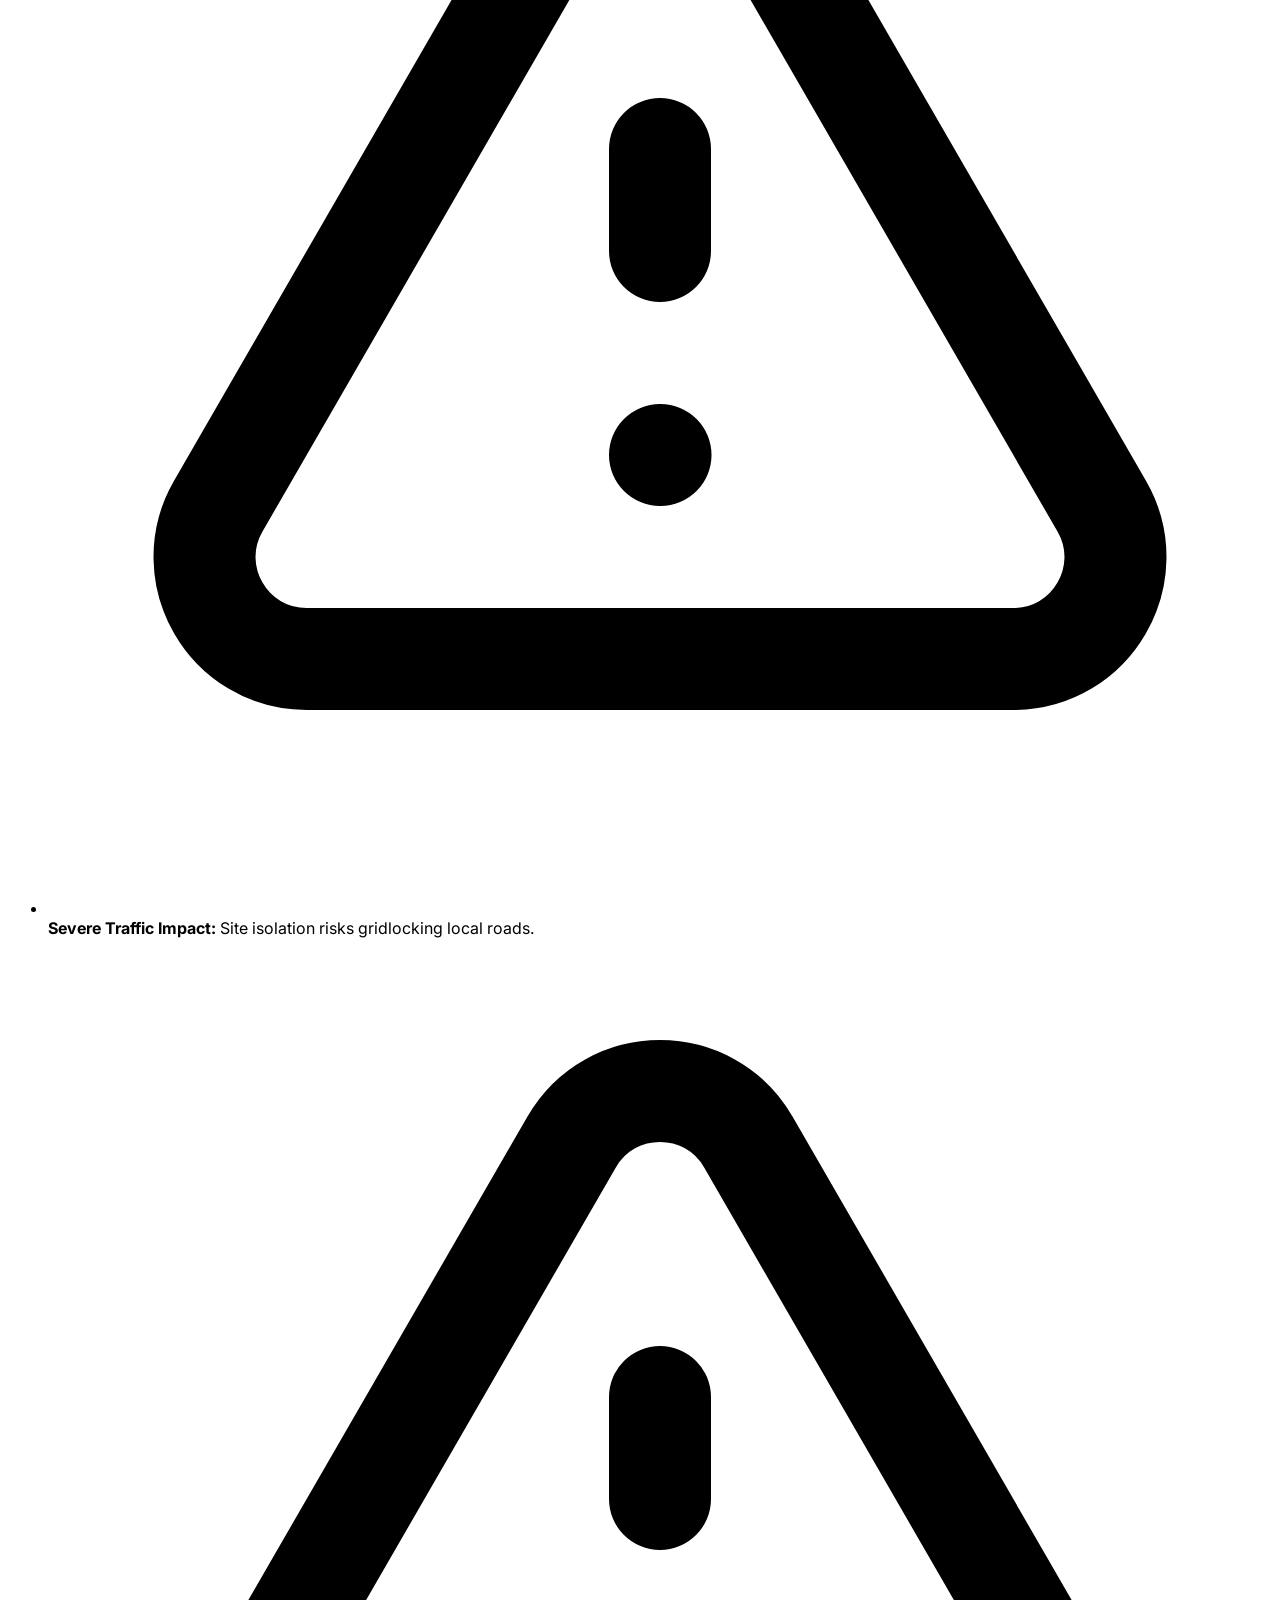
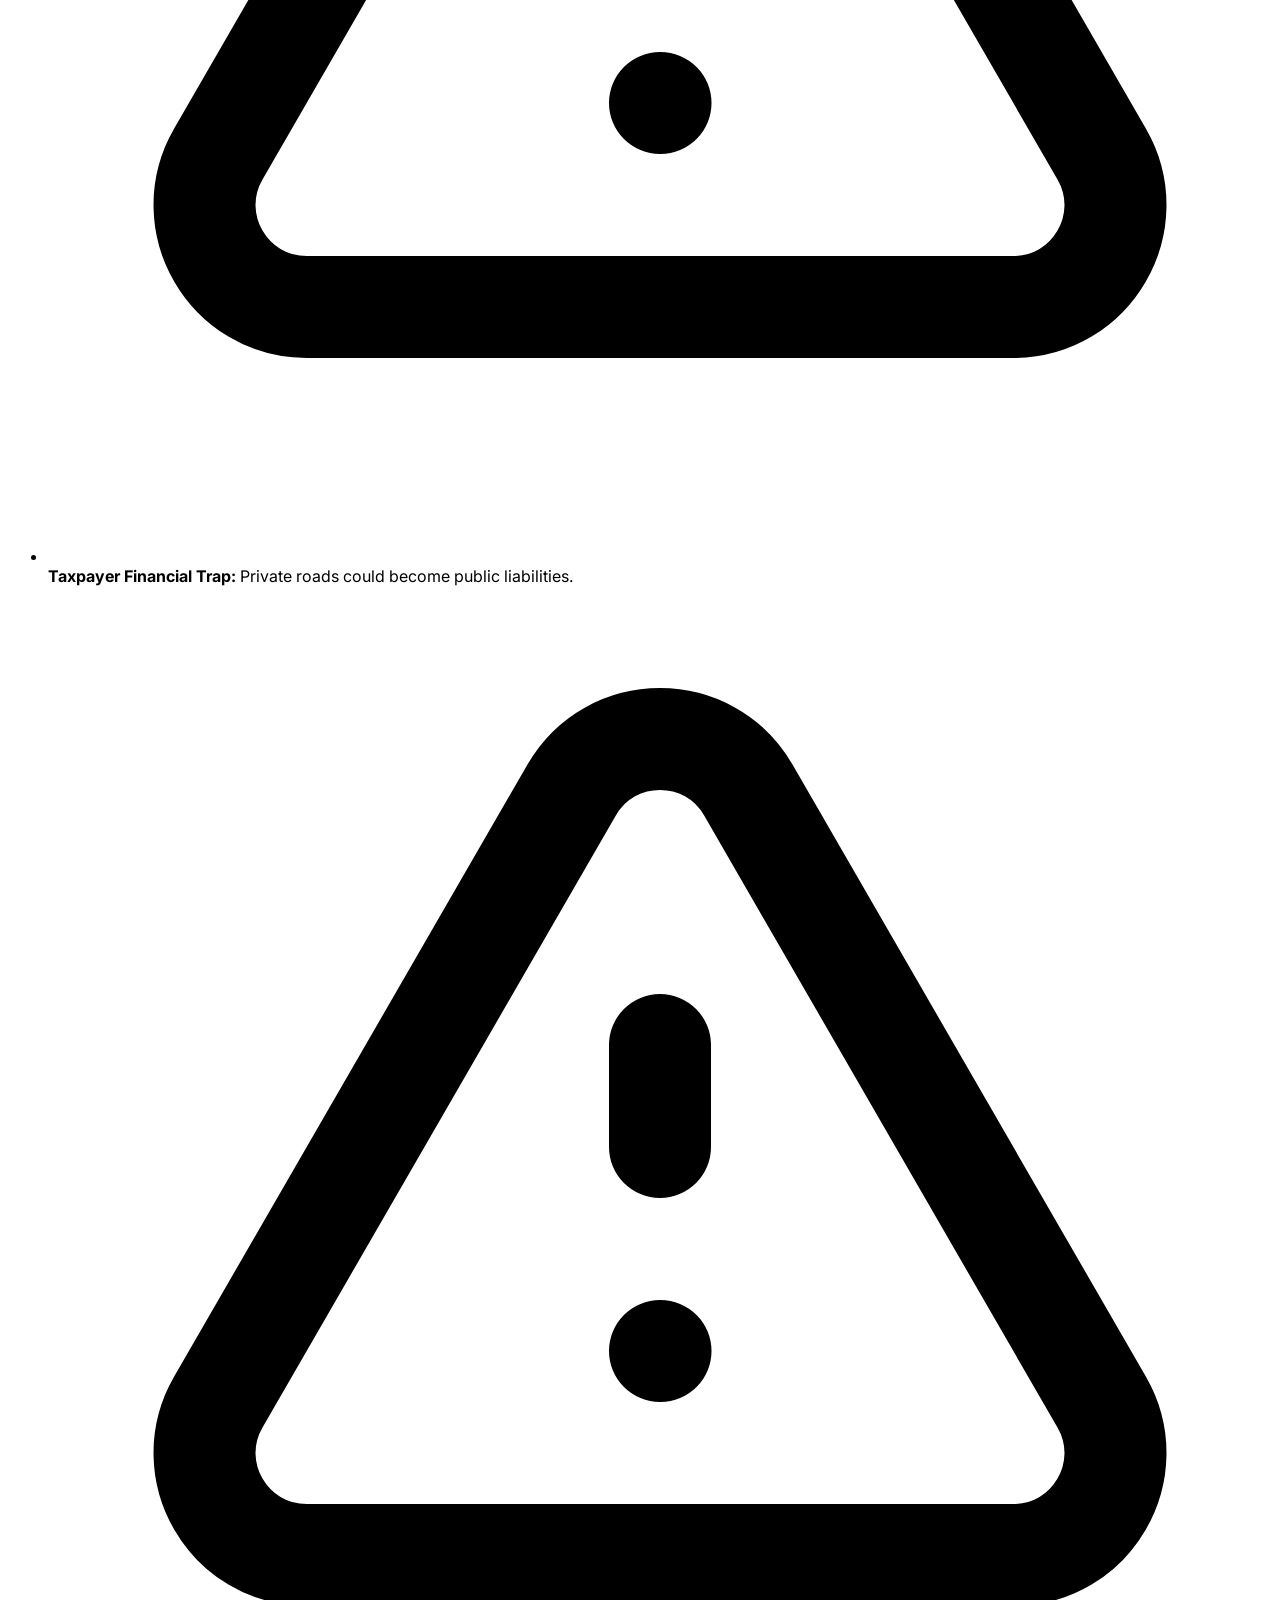
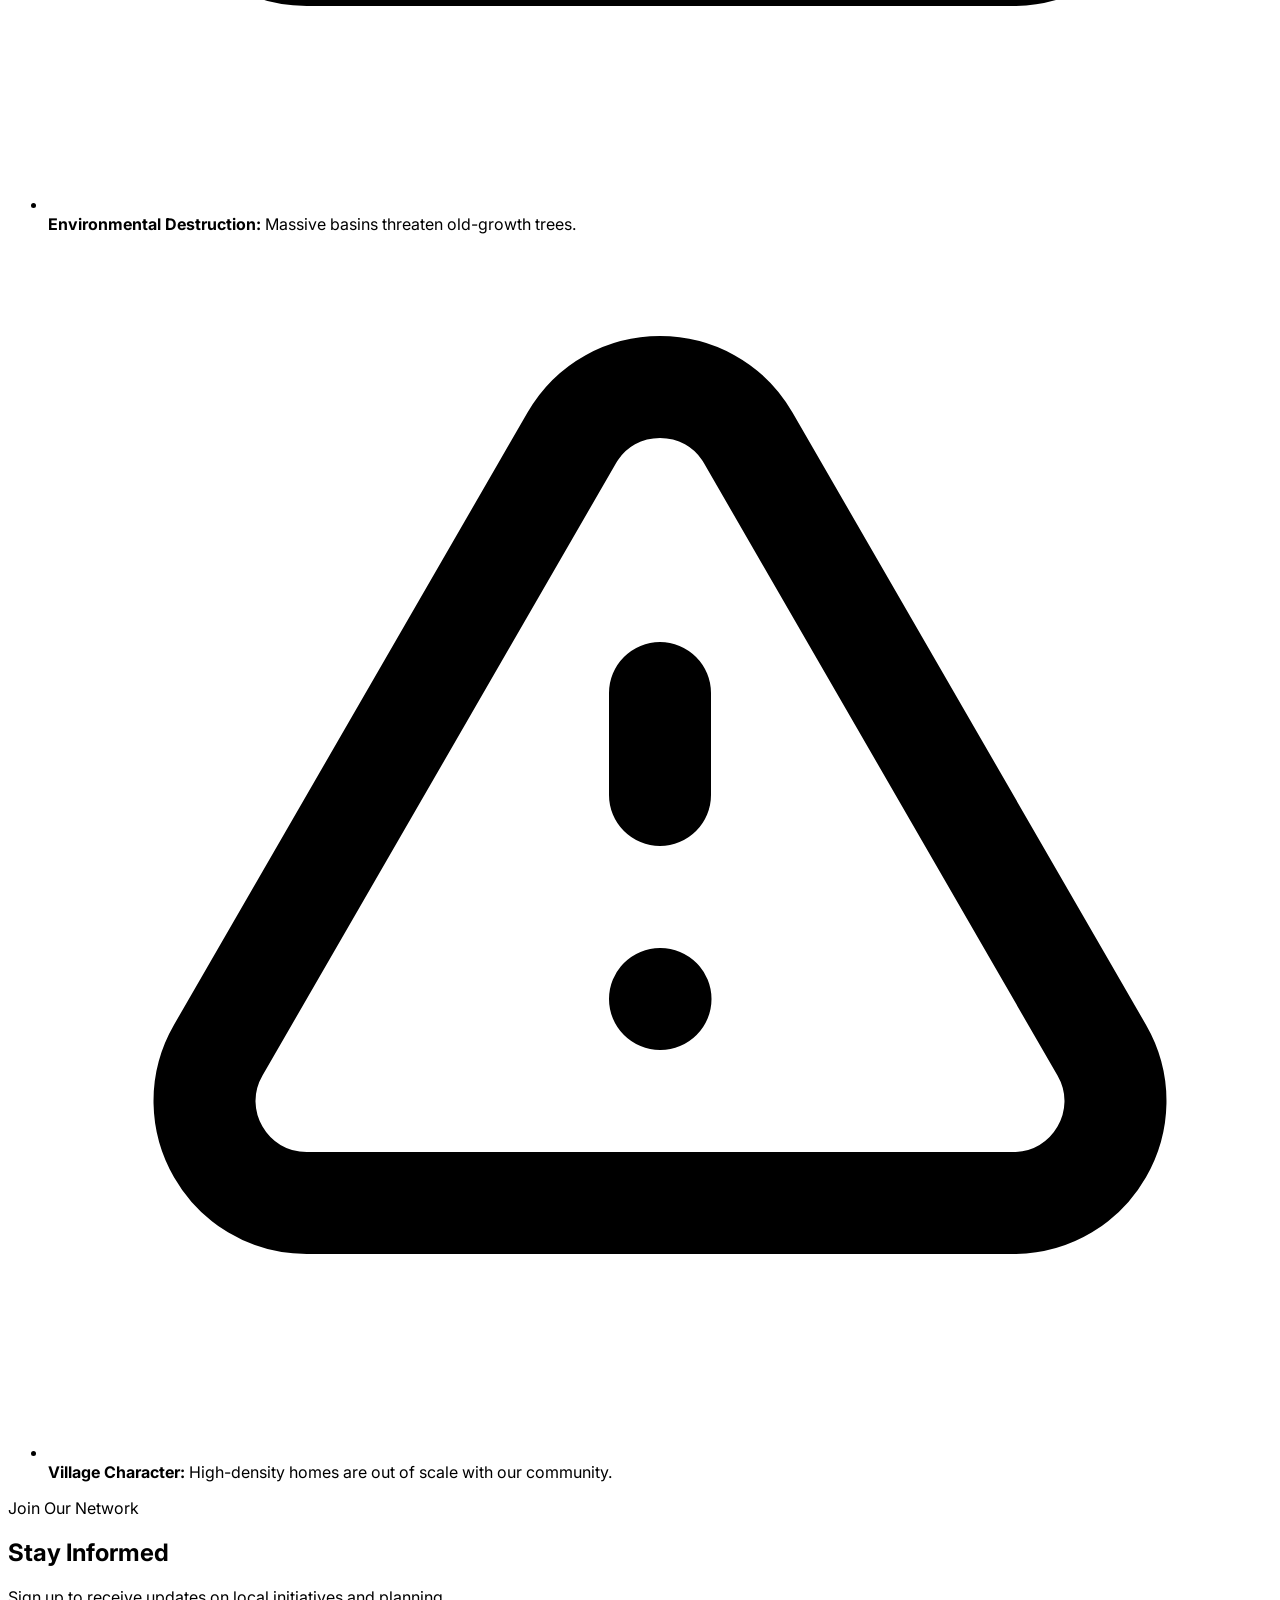
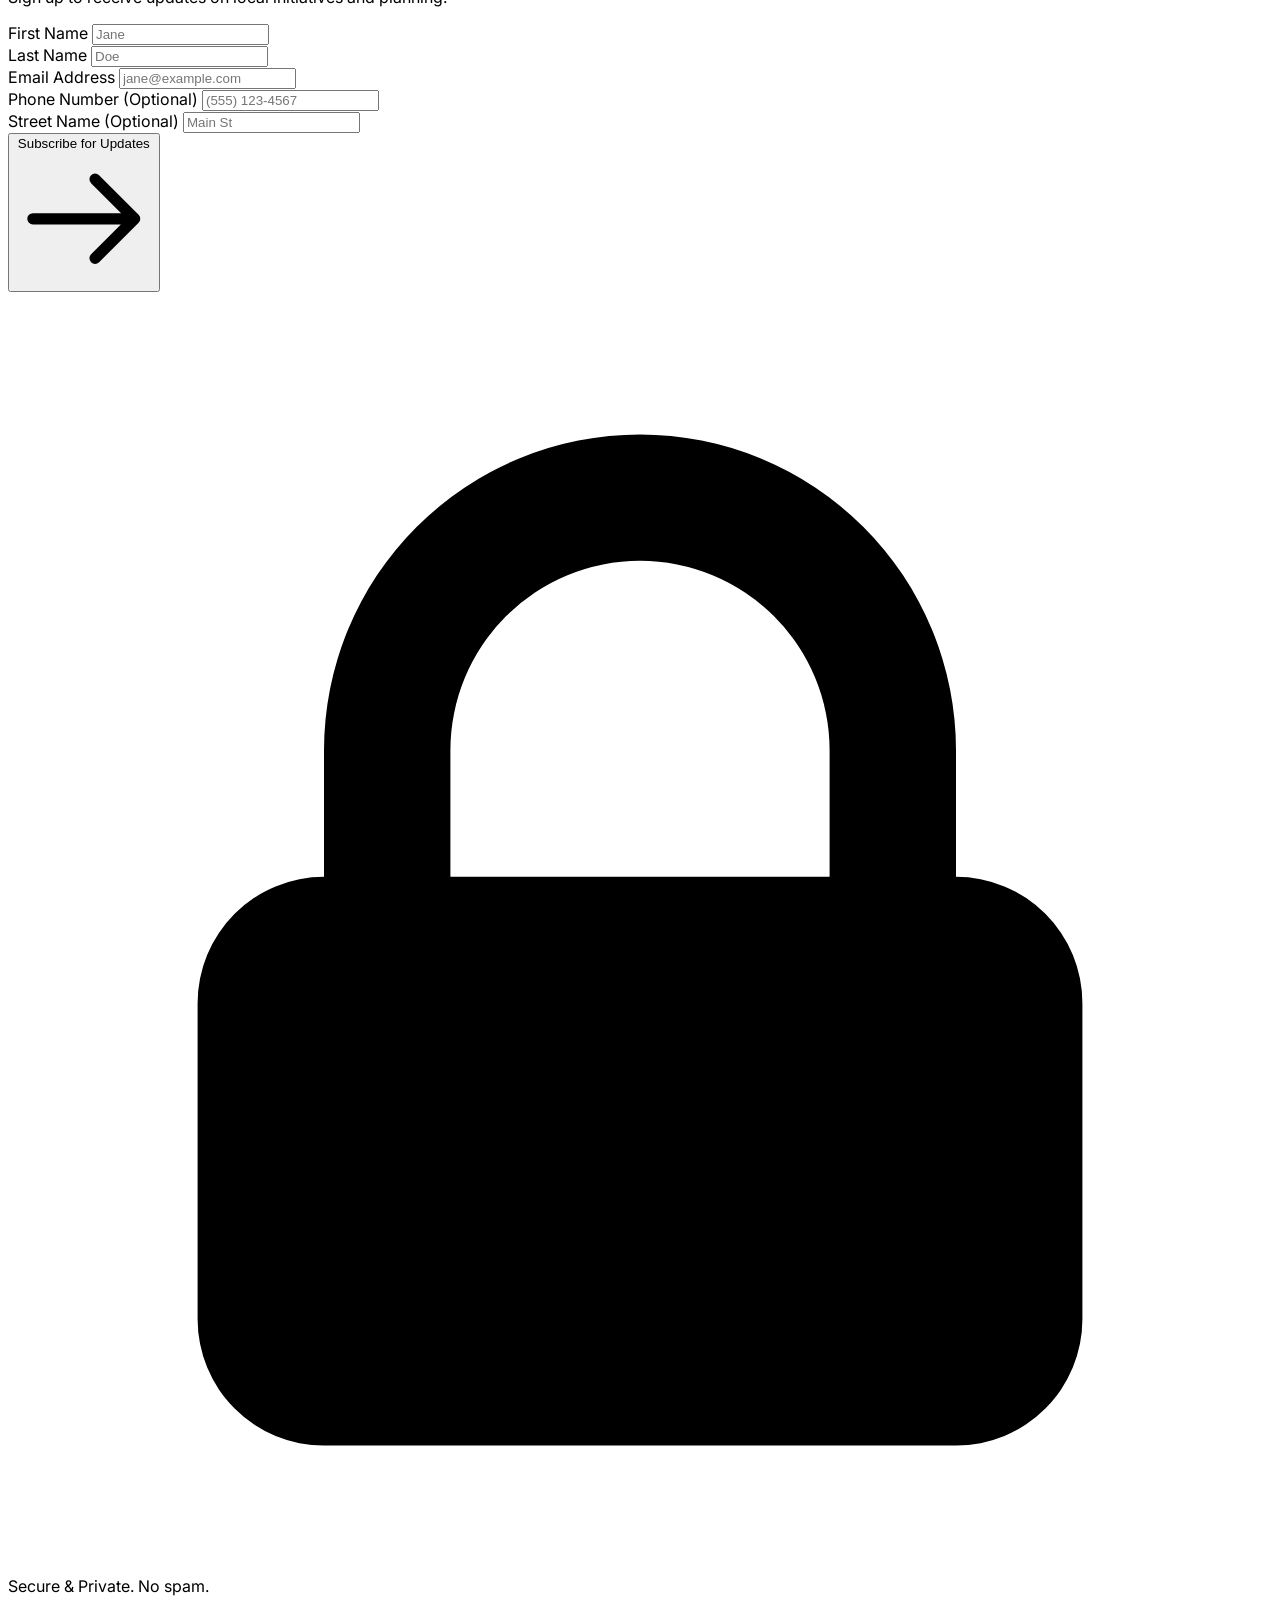
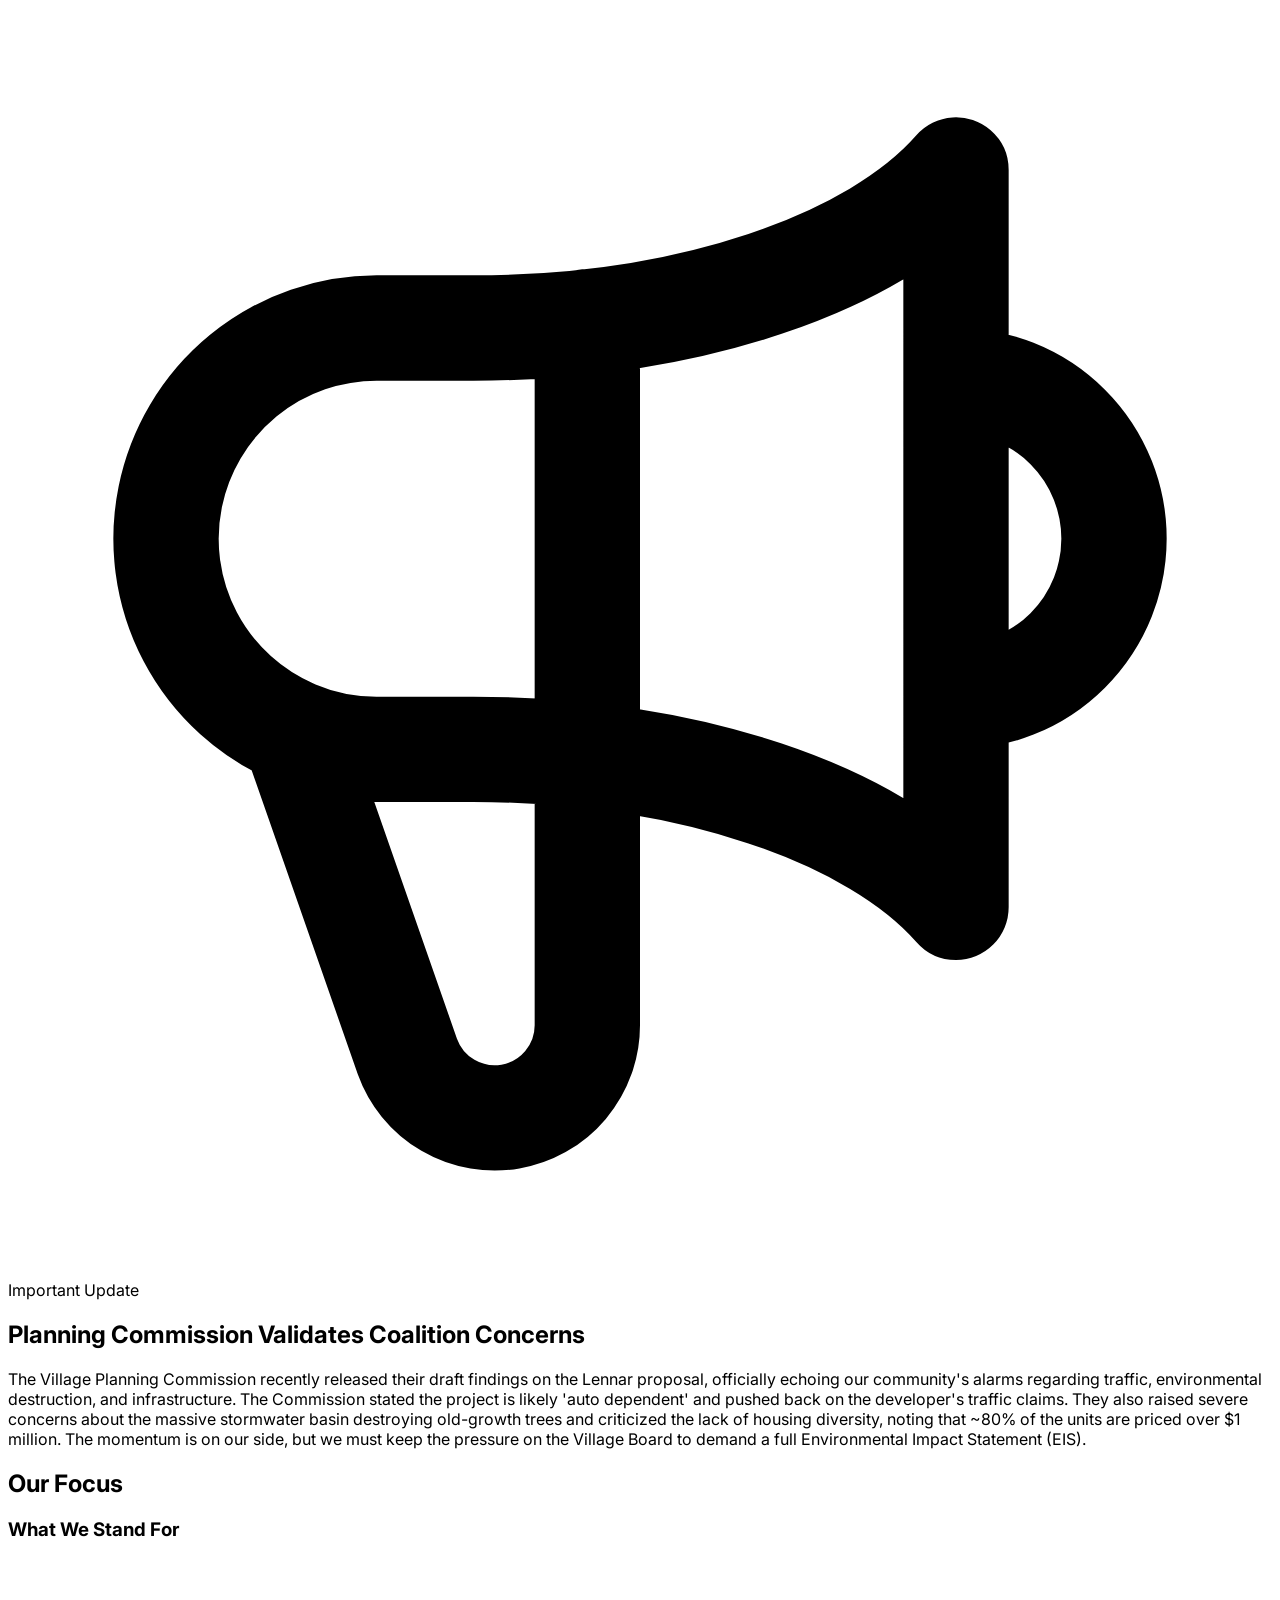
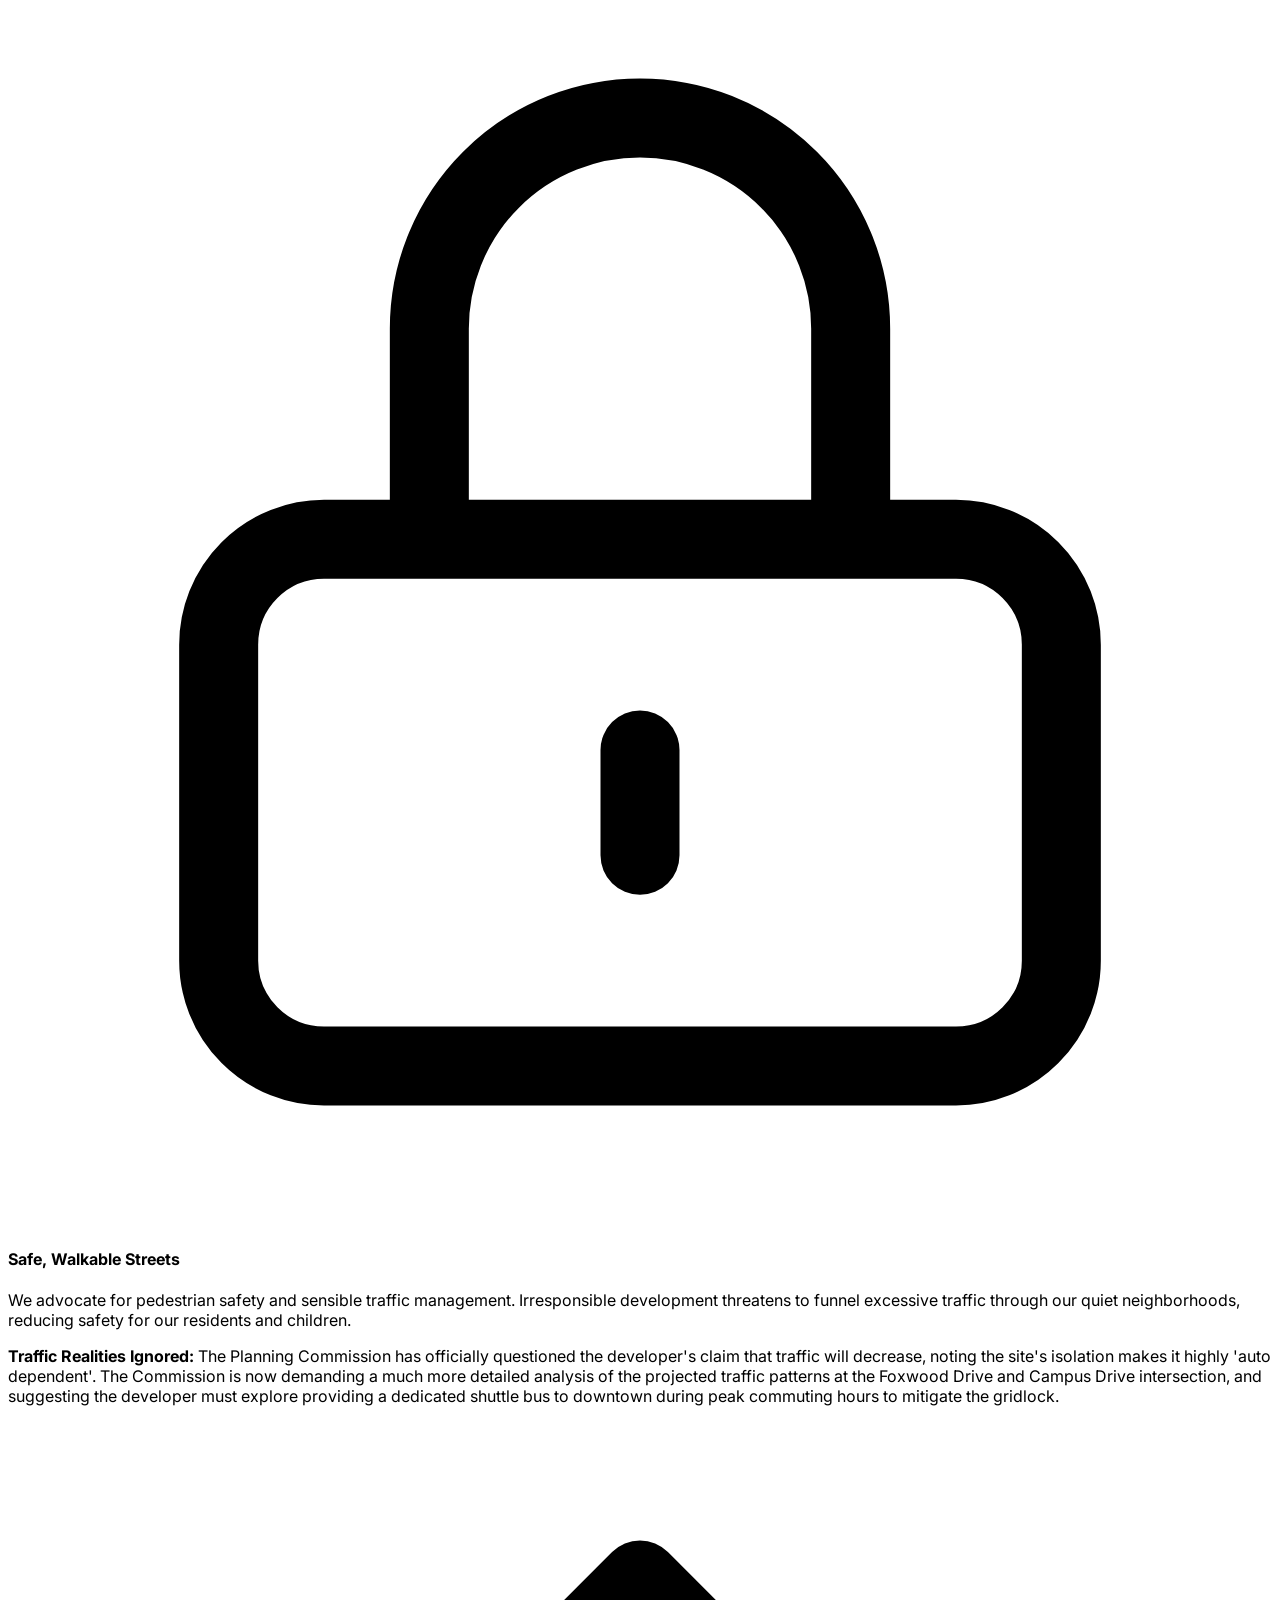
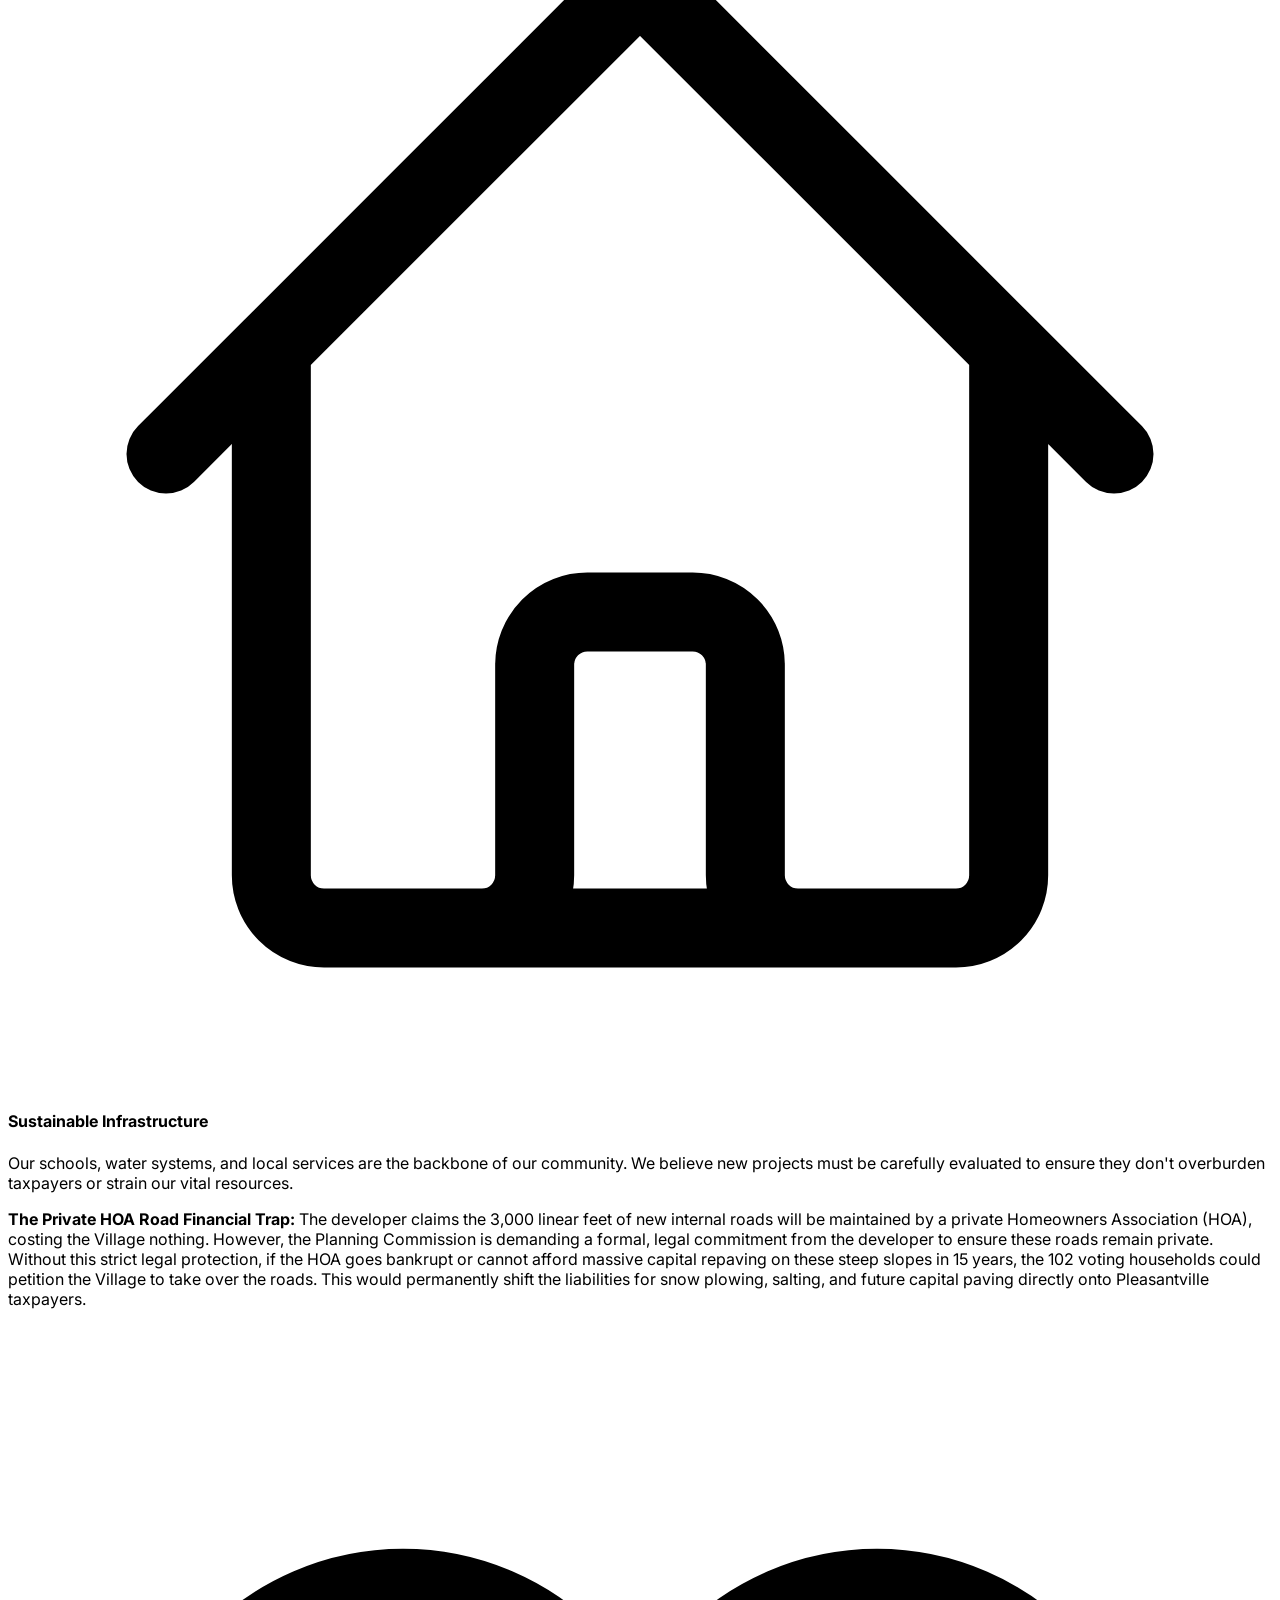
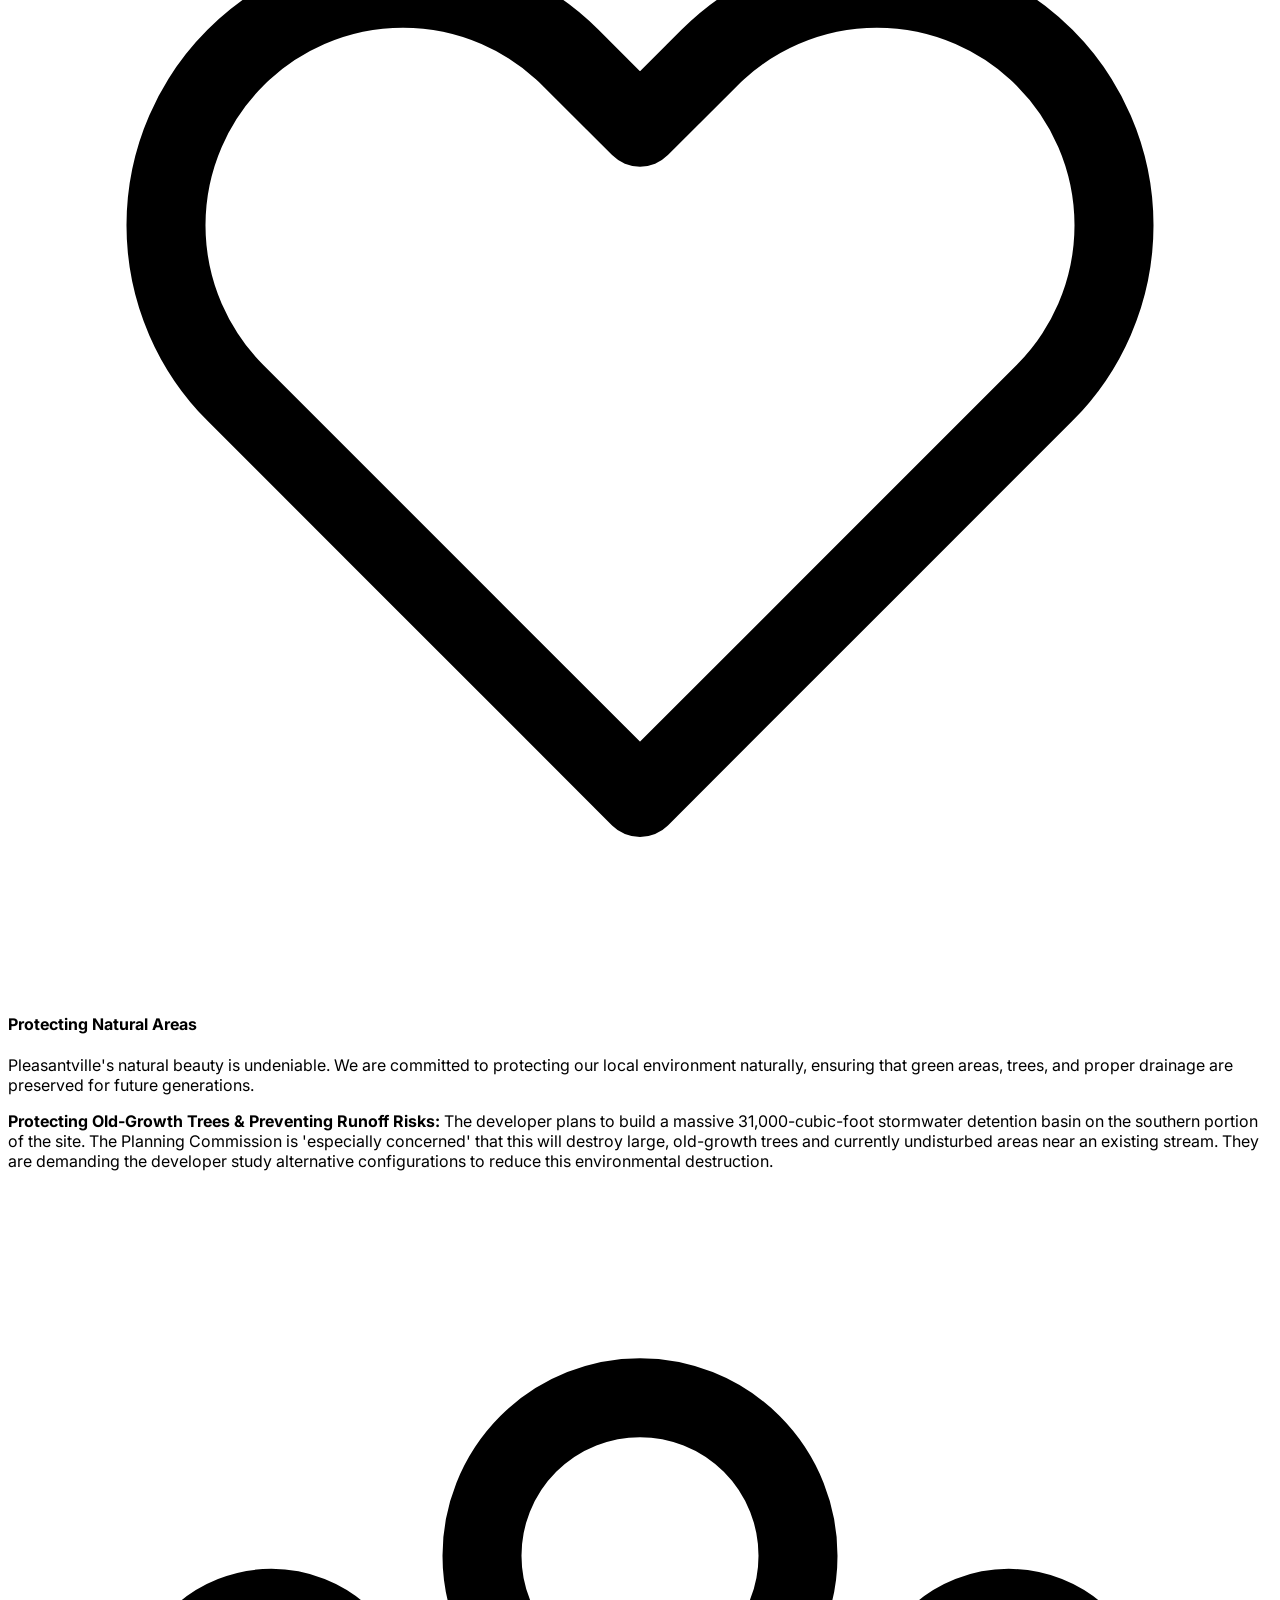
==== commit 956c99e6: "Improve responsive navigation and website accessibility" ====
--- a/index.html
+++ b/index.html
@@ -5,6 +5,9 @@
     <meta charset="UTF-8">
     <meta name="viewport" content="width=device-width, initial-scale=1.0">
     <title>Protect Pleasantville</title>
+
+    <meta name="description" content="Community priorities and updates from Protect Pleasantville.">
+    <link rel="canonical" href="https://protectpleasantville.org/">
 
     <!-- Open Graph / Social Media Tags -->
     <meta property="og:title" content="Protect Pleasantville: Say NO to High Density Development">
@@ -43,23 +46,20 @@
         }
     </script>
     <link href="https://fonts.googleapis.com/css2?family=Inter:wght@400;500;600;700;800&display=swap" rel="stylesheet">
-    <style>
-        body {
-            font-family: 'Inter', sans-serif;
-        }
-    </style>
+    <link rel="stylesheet" href="site.css">
 </head>
 
 <body class="bg-brand-gray text-gray-800 antialiased">
+    <a class="skip-link" href="#main-content">Skip to content</a>
     <!-- Navbar -->
-    <nav class="sticky top-0 z-50 bg-brand-white shadow-md w-full border-b border-gray-200">
+    <nav aria-label="Main navigation" class="sticky top-0 z-50 bg-brand-white shadow-md w-full border-b border-gray-200">
         <div class="max-w-7xl mx-auto px-4 sm:px-6 lg:px-8">
             <div class="flex justify-between items-center h-20">
                 <div class="flex-shrink-0 flex items-center">
-                    <a href="#" class="text-2xl md:text-4xl font-bold text-brand-green tracking-tight">Protect
+                    <a href="#" class="text-2xl xl:text-3xl font-bold text-brand-green tracking-tight">Protect
                         Pleasantville</a>
                 </div>
-                <div class="hidden md:flex space-x-8 items-center">
+                <div class="hidden xl:flex space-x-8 items-center">
                     <a href="#priorities" class="text-gray-700 hover:text-brand-green font-medium transition-colors">Our
                         Priorities</a>
                     <a href="#safety"
@@ -68,26 +68,39 @@
                         class="text-gray-700 hover:text-brand-green font-medium transition-colors">Infrastructure</a>
                     <a href="#environment"
                         class="text-gray-700 hover:text-brand-green font-medium transition-colors">Environment</a>
-                    <a href="success.html"
+                    <a href="the-facts.html"
                         class="text-brand-green font-bold hover:text-brand-greenHover transition-colors border-l-2 border-gray-200 pl-8">The Facts (EAF)</a>
                 </div>
-                <div class="hidden md:flex items-center">
+                <div class="hidden xl:flex items-center">
                     <a href="#join-form"
                         class="bg-brand-black hover:bg-brand-blackHover text-white px-6 py-2.5 rounded-md font-semibold transition-colors duration-200 shadow-sm">Stay
                         Informed</a>
                 </div>
 
             </div>
+
+            <details class="mobile-nav xl:hidden pb-3">
+                <summary class="cursor-pointer font-semibold text-brand-green py-2">Menu</summary>
+                <div class="flex flex-col gap-3 py-3">
+                    <a href="#priorities" class="font-medium text-brand-green">Our Priorities</a>
+                    <a href="#safety" class="font-medium text-brand-green">Safety</a>
+                    <a href="#infrastructure" class="font-medium text-brand-green">Infrastructure</a>
+                    <a href="#environment" class="font-medium text-brand-green">Environment</a>
+                    <a href="the-facts.html" class="font-medium text-brand-green">The Facts (EAF)</a>
+                    <a href="#join-form" class="font-medium text-brand-green">Stay Informed</a>
+                </div>
+            </details>
         </div>
     </nav>
 
+    <main id="main-content" tabindex="-1">
     <!-- Hero Section -->
     <section class="relative bg-brand-black border-b-8 border-brand-green">
         <!-- Background Image with Overlay -->
         <div class="absolute inset-0 overflow-hidden">
             <img class="w-full h-full object-cover opacity-40 object-center"
                 src="https://images.unsplash.com/photo-1517737292275-c05df1c53e05?ixlib=rb-4.0.3&auto=format&fit=crop&w=1920&q=80"
-                alt="Pleasantville Background">
+                alt="">
             <div class="absolute inset-0 bg-gradient-to-r from-black via-black/80 to-gray-900/60 mix-blend-multiply">
             </div>
         </div>
@@ -112,12 +125,12 @@
                 </p>
 
                 <div class="mt-8 mb-4 text-center lg:text-left max-w-2xl mx-auto lg:mx-0">
-                    <a href="success.html" class="inline-flex items-center text-brand-black bg-white hover:bg-gray-100 font-extrabold transition-all duration-300 text-lg px-8 py-4 rounded-xl shadow-[0_8px_30px_rgb(255,255,255,0.1)] hover:shadow-[0_8px_30px_rgb(255,255,255,0.2)] transform hover:-translate-y-1 group">
-                        <svg class="w-6 h-6 mr-3 text-red-600" fill="none" stroke="currentColor" viewBox="0 0 24 24">
+                    <a href="the-facts.html" class="inline-flex items-center text-brand-black bg-white hover:bg-gray-100 font-extrabold transition-all duration-300 text-lg px-8 py-4 rounded-xl shadow-[0_8px_30px_rgb(255,255,255,0.1)] hover:shadow-[0_8px_30px_rgb(255,255,255,0.2)] transform hover:-translate-y-1 group">
+                        <svg aria-hidden="true" class="w-6 h-6 mr-3 text-red-600" fill="none" stroke="currentColor" viewBox="0 0 24 24">
                             <path stroke-linecap="round" stroke-linejoin="round" stroke-width="2" d="M12 9v2m0 4h.01m-6.938 4h13.856c1.54 0 2.502-1.667 1.732-3L13.732 4c-.77-1.333-2.694-1.333-3.464 0L3.34 16c-.77 1.333.192 3 1.732 3z"></path>
                         </svg>
                         READ THE FULL FACTS (EAF)
-                        <svg class="w-6 h-6 ml-3 text-brand-green transform group-hover:translate-x-1 transition-transform" fill="none" stroke="currentColor" viewBox="0 0 24 24">
+                        <svg aria-hidden="true" class="w-6 h-6 ml-3 text-brand-green transform group-hover:translate-x-1 transition-transform" fill="none" stroke="currentColor" viewBox="0 0 24 24">
                             <path stroke-linecap="round" stroke-linejoin="round" stroke-width="2" d="M14 5l7 7m0 0l-7 7m7-7H3"></path>
                         </svg>
                     </a>
@@ -127,25 +140,25 @@
                     <p class="text-sm font-bold text-gray-400 uppercase tracking-wider mb-4">Core Concerns</p>
                     <ul class="space-y-3">
                         <li class="flex items-start">
-                            <svg class="w-6 h-6 text-red-500 mr-3 flex-shrink-0" fill="none" viewBox="0 0 24 24" stroke="currentColor">
+                            <svg aria-hidden="true" class="w-6 h-6 text-red-500 mr-3 flex-shrink-0" fill="none" viewBox="0 0 24 24" stroke="currentColor">
                                 <path stroke-linecap="round" stroke-linejoin="round" stroke-width="2" d="M12 9v2m0 4h.01m-6.938 4h13.856c1.54 0 2.502-1.667 1.732-3L13.732 4c-.77-1.333-2.694-1.333-3.464 0L3.34 16c-.77 1.333.192 3 1.732 3z"/>
                             </svg>
                             <span class="text-gray-300"><strong class="text-white">Severe Traffic Impact:</strong> Site isolation risks gridlocking local roads.</span>
                         </li>
                         <li class="flex items-start">
-                            <svg class="w-6 h-6 text-red-500 mr-3 flex-shrink-0" fill="none" viewBox="0 0 24 24" stroke="currentColor">
+                            <svg aria-hidden="true" class="w-6 h-6 text-red-500 mr-3 flex-shrink-0" fill="none" viewBox="0 0 24 24" stroke="currentColor">
                                 <path stroke-linecap="round" stroke-linejoin="round" stroke-width="2" d="M12 9v2m0 4h.01m-6.938 4h13.856c1.54 0 2.502-1.667 1.732-3L13.732 4c-.77-1.333-2.694-1.333-3.464 0L3.34 16c-.77 1.333.192 3 1.732 3z"/>
                             </svg>
                             <span class="text-gray-300"><strong class="text-white">Taxpayer Financial Trap:</strong> Private roads could become public liabilities.</span>
                         </li>
                         <li class="flex items-start">
-                            <svg class="w-6 h-6 text-red-500 mr-3 flex-shrink-0" fill="none" viewBox="0 0 24 24" stroke="currentColor">
+                            <svg aria-hidden="true" class="w-6 h-6 text-red-500 mr-3 flex-shrink-0" fill="none" viewBox="0 0 24 24" stroke="currentColor">
                                 <path stroke-linecap="round" stroke-linejoin="round" stroke-width="2" d="M12 9v2m0 4h.01m-6.938 4h13.856c1.54 0 2.502-1.667 1.732-3L13.732 4c-.77-1.333-2.694-1.333-3.464 0L3.34 16c-.77 1.333.192 3 1.732 3z"/>
                             </svg>
                             <span class="text-gray-300"><strong class="text-white">Environmental Destruction:</strong> Massive basins threaten old-growth trees.</span>
                         </li>
                         <li class="flex items-start">
-                            <svg class="w-6 h-6 text-red-500 mr-3 flex-shrink-0" fill="none" viewBox="0 0 24 24" stroke="currentColor">
+                            <svg aria-hidden="true" class="w-6 h-6 text-red-500 mr-3 flex-shrink-0" fill="none" viewBox="0 0 24 24" stroke="currentColor">
                                 <path stroke-linecap="round" stroke-linejoin="round" stroke-width="2" d="M12 9v2m0 4h.01m-6.938 4h13.856c1.54 0 2.502-1.667 1.732-3L13.732 4c-.77-1.333-2.694-1.333-3.464 0L3.34 16c-.77 1.333.192 3 1.732 3z"/>
                             </svg>
                             <span class="text-gray-300"><strong class="text-white">Village Character:</strong> High-density homes are out of scale with our community.</span>
@@ -166,20 +179,20 @@
                         and planning.</p>
 
                     <form action="https://formspree.io/f/xgonzavz" method="POST" class="flex flex-col gap-4">
-                        <!-- Formspree redirect to success page -->
-                        <input type="hidden" name="_next" value="https://protectpleasantville.org/success.html">
+                        <!-- Formspree redirect to facts page -->
+                        <input type="hidden" name="_next" value="https://protectpleasantville.org/the-facts.html">
                         <div class="grid grid-cols-2 gap-4">
                             <div>
                                 <label for="first_name" class="block text-sm font-semibold text-gray-700 mb-1">First
                                     Name</label>
-                                <input type="text" name="first_name" id="first_name" required
+                                <input type="text" name="first_name" id="first_name" autocomplete="given-name" required
                                     class="w-full px-4 py-2.5 bg-gray-50 border border-gray-300 rounded-md focus:ring-2 focus:ring-brand-green focus:border-brand-green outline-none transition-all text-sm font-medium text-gray-800"
                                     placeholder="Jane">
                             </div>
                             <div>
                                 <label for="last_name" class="block text-sm font-semibold text-gray-700 mb-1">Last
                                     Name</label>
-                                <input type="text" name="last_name" id="last_name" required
+                                <input type="text" name="last_name" id="last_name" autocomplete="family-name" required
                                     class="w-full px-4 py-2.5 bg-gray-50 border border-gray-300 rounded-md focus:ring-2 focus:ring-brand-green focus:border-brand-green outline-none transition-all text-sm font-medium text-gray-800"
                                     placeholder="Doe">
                             </div>
@@ -188,7 +201,7 @@
                         <div>
                             <label for="email" class="block text-sm font-semibold text-gray-700 mb-1">Email
                                 Address</label>
-                            <input type="email" name="email" id="email" required
+                            <input type="email" name="email" id="email" autocomplete="email" required
                                 class="w-full px-4 py-2.5 bg-gray-50 border border-gray-300 rounded-md focus:ring-2 focus:ring-brand-green focus:border-brand-green outline-none transition-all text-sm font-medium text-gray-800"
                                 placeholder="jane@example.com">
                         </div>
@@ -196,7 +209,7 @@
                         <div>
                             <label for="phone" class="block text-sm font-semibold text-gray-700 mb-1">Phone Number <span
                                     class="text-xs text-gray-500 font-normal ml-1">(Optional)</span></label>
-                            <input type="tel" name="phone" id="phone"
+                            <input type="tel" name="phone" id="phone" autocomplete="tel"
                                 class="w-full px-4 py-2.5 bg-gray-50 border border-gray-300 rounded-md focus:ring-2 focus:ring-brand-green focus:border-brand-green outline-none transition-all text-sm font-medium text-gray-800"
                                 placeholder="(555) 123-4567">
                         </div>
@@ -206,13 +219,13 @@
                                 Name <span class="text-xs text-gray-500 font-normal ml-1">(Optional)</span></label>
                             <input type="text" name="street_address" id="street_address"
                                 class="w-full px-4 py-2.5 bg-gray-50 border border-gray-300 rounded-md focus:ring-2 focus:ring-brand-green focus:border-brand-green outline-none transition-all text-sm font-medium text-gray-800"
-                                placeholder="123 Main St">
+                                placeholder="Main St">
                         </div>
 
                         <button type="submit"
                             class="w-full bg-brand-green hover:bg-brand-greenHover text-white font-bold py-3.5 px-4 rounded-md transition-colors duration-200 mt-2 shadow-md hover:shadow-lg flex items-center justify-center group">
                             Subscribe for Updates
-                            <svg class="w-5 h-5 ml-2 group-hover:translate-x-1 transition-transform" fill="none"
+                            <svg aria-hidden="true" class="w-5 h-5 ml-2 group-hover:translate-x-1 transition-transform" fill="none"
                                 stroke="currentColor" viewBox="0 0 24 24">
                                 <path stroke-linecap="round" stroke-linejoin="round" stroke-width="2"
                                     d="M14 5l7 7m0 0l-7 7m7-7H3"></path>
@@ -236,13 +249,13 @@
         <div class="max-w-7xl mx-auto px-4 sm:px-6 lg:px-8 py-10">
             <div class="flex flex-col md:flex-row gap-6 items-start">
                 <div class="bg-red-100 p-3 rounded-full flex-shrink-0">
-                    <svg class="w-8 h-8 text-red-600" fill="none" stroke="currentColor" viewBox="0 0 24 24">
+                    <svg aria-hidden="true" class="w-8 h-8 text-red-600" fill="none" stroke="currentColor" viewBox="0 0 24 24">
                         <path stroke-linecap="round" stroke-linejoin="round" stroke-width="2" d="M11 5.882V19.24a1.76 1.76 0 01-3.417.592l-2.147-6.15M18 13a3 3 0 100-6M5.436 13.683A4.001 4.001 0 017 6h1.832c4.1 0 7.625-1.234 9.168-3v14c-1.543-1.766-5.067-3-9.168-3H7a3.988 3.988 0 01-1.564-.317z"></path>
                     </svg>
                 </div>
                 <div>
                     <span class="inline-block px-3 py-1 bg-red-100 text-red-700 font-bold text-xs uppercase tracking-wider rounded-full mb-3">Important Update</span>
-                    <h3 class="text-2xl font-extrabold text-gray-900 mb-3">Planning Commission Validates Coalition Concerns</h3>
+                    <h2 class="text-2xl font-extrabold text-gray-900 mb-3">Planning Commission Validates Coalition Concerns</h2>
                     <p class="text-gray-700 text-lg leading-relaxed font-medium">
                         The Village Planning Commission recently released their draft findings on the Lennar proposal, officially echoing our community's alarms regarding traffic, environmental destruction, and infrastructure. The Commission stated the project is likely 'auto dependent' and pushed back on the developer's traffic claims. They also raised severe concerns about the massive stormwater basin destroying old-growth trees and criticized the lack of housing diversity, noting that ~80% of the units are priced over $1 million. The momentum is on our side, but we must keep the pressure on the Village Board to demand a full Environmental Impact Statement (EIS).
                     </p>
@@ -269,7 +282,7 @@
                     </div>
                     <div
                         class="w-16 h-16 bg-brand-green/10 rounded-xl flex items-center justify-center mb-6 text-brand-green group-hover:scale-110 group-hover:-rotate-3 transition-transform duration-300 shadow-sm border border-brand-green/20">
-                        <svg class="w-8 h-8" fill="none" stroke="currentColor" viewBox="0 0 24 24">
+                        <svg aria-hidden="true" class="w-8 h-8" fill="none" stroke="currentColor" viewBox="0 0 24 24">
                             <path stroke-linecap="round" stroke-linejoin="round" stroke-width="1.5"
                                 d="M12 15v2m-6 4h12a2 2 0 002-2v-6a2 2 0 00-2-2H6a2 2 0 00-2 2v6a2 2 0 002 2zm10-10V7a4 4 0 00-8 0v4h8z" />
                         </svg>
@@ -293,7 +306,7 @@
                     </div>
                     <div
                         class="w-16 h-16 bg-gray-100 rounded-xl flex items-center justify-center mb-6 text-brand-black group-hover:scale-110 group-hover:-rotate-3 transition-transform duration-300 shadow-sm border border-gray-200">
-                        <svg class="w-8 h-8" fill="none" stroke="currentColor" viewBox="0 0 24 24">
+                        <svg aria-hidden="true" class="w-8 h-8" fill="none" stroke="currentColor" viewBox="0 0 24 24">
                             <path stroke-linecap="round" stroke-linejoin="round" stroke-width="1.5"
                                 d="M3 12l2-2m0 0l7-7 7 7M5 10v10a1 1 0 001 1h3m10-11l2 2m-2-2v10a1 1 0 01-1 1h-3m-6 0a1 1 0 001-1v-4a1 1 0 011-1h2a1 1 0 011 1v4a1 1 0 001 1m-6 0h6" />
                         </svg>
@@ -317,7 +330,7 @@
                     </div>
                     <div
                         class="w-16 h-16 bg-brand-green/10 rounded-xl flex items-center justify-center mb-6 text-brand-green group-hover:scale-110 group-hover:-rotate-3 transition-transform duration-300 shadow-sm border border-brand-green/20">
-                        <svg class="w-8 h-8" fill="none" stroke="currentColor" viewBox="0 0 24 24">
+                        <svg aria-hidden="true" class="w-8 h-8" fill="none" stroke="currentColor" viewBox="0 0 24 24">
                             <path stroke-linecap="round" stroke-linejoin="round" stroke-width="1.5"
                                 d="M4.318 6.318a4.5 4.5 0 000 6.364L12 20.364l7.682-7.682a4.5 4.5 0 00-6.364-6.364L12 7.636l-1.318-1.318a4.5 4.5 0 00-6.364 0z" />
                         </svg>
@@ -341,7 +354,7 @@
                     </div>
                     <div
                         class="w-16 h-16 bg-gray-100 rounded-xl flex items-center justify-center mb-6 text-brand-black group-hover:scale-110 group-hover:-rotate-3 transition-transform duration-300 shadow-sm border border-gray-200">
-                        <svg class="w-8 h-8" fill="none" stroke="currentColor" viewBox="0 0 24 24">
+                        <svg aria-hidden="true" class="w-8 h-8" fill="none" stroke="currentColor" viewBox="0 0 24 24">
                             <path stroke-linecap="round" stroke-linejoin="round" stroke-width="1.5"
                                 d="M17 20h5v-2a3 3 0 00-5.356-1.857M17 20H7m10 0v-2c0-.656-.126-1.283-.356-1.857M7 20H2v-2a3 3 0 015.356-1.857M7 20v-2c0-.656.126-1.283.356-1.857m0 0a5.002 5.002 0 019.288 0M15 7a3 3 0 11-6 0 3 3 0 016 0zm6 3a2 2 0 11-4 0 2 2 0 014 0zM7 10a2 2 0 11-4 0 2 2 0 014 0z" />
                         </svg>
@@ -354,6 +367,8 @@
             </div>
         </div>
     </section>
+
+    </main>
 
     <!-- Call to Action / Footer Section -->
     <footer class="bg-brand-black text-white py-24 relative overflow-hidden">
@@ -372,7 +387,7 @@
             <a href="#join-form"
                 class="inline-flex items-center justify-center bg-brand-green text-white hover:bg-brand-greenHover font-extrabold text-lg px-8 py-4 rounded-xl shadow-[0_8px_30px_rgb(0,0,0,0.12)] hover:shadow-[0_8px_30px_rgb(0,0,0,0.2)] transition-all duration-300 transform hover:-translate-y-1">
                 Join Our Mailing List Today
-                <svg class="w-5 h-5 ml-2 group-hover:translate-x-1 transition-transform" fill="none"
+                <svg aria-hidden="true" class="w-5 h-5 ml-2 group-hover:translate-x-1 transition-transform" fill="none"
                     stroke="currentColor" viewBox="0 0 24 24">
                     <path stroke-linecap="round" stroke-linejoin="round" stroke-width="2" d="M14 5l7 7m0 0l-7 7m7-7H3">
                     </path>
@@ -387,27 +402,7 @@
         </div>
     </footer>
 
-    <script>
-        document.querySelectorAll('a[href^="#"]').forEach(anchor => {
-            anchor.addEventListener('click', function (e) {
-                const targetId = this.getAttribute('href');
-                if (targetId === '#') return;
-
-                const target = document.querySelector(targetId);
-                if (target) {
-                    e.preventDefault();
-                    const headerOffset = 80;
-                    const elementPosition = target.getBoundingClientRect().top;
-                    const offsetPosition = elementPosition + window.pageYOffset - headerOffset;
-
-                    window.scrollTo({
-                        top: offsetPosition,
-                        behavior: "smooth"
-                    });
-                }
-            });
-        });
-    </script>
+
 </body>
 
 </html>
--- a/site.css
+++ b/site.css
@@ -0,0 +1,51 @@
+body {
+    font-family: 'Inter', system-ui, sans-serif;
+}
+
+html {
+    scroll-padding-top: 9rem;
+}
+
+/* Expanded mobile navigation must not cover the destination after a jump. */
+@media (max-width: 1279px) {
+    nav:has(.mobile-nav[open]) {
+        position: relative;
+    }
+}
+
+@media (min-width: 1280px) {
+    html {
+        scroll-padding-top: 6rem;
+    }
+}
+
+:focus-visible {
+    outline: 3px solid #2563eb;
+    outline-offset: 4px;
+}
+
+.skip-link {
+    position: fixed;
+    top: 0.5rem;
+    left: 0.5rem;
+    z-index: 100;
+    padding: 0.75rem 1rem;
+    background: white;
+    color: #004d26;
+    transform: translateY(-200%);
+}
+
+.skip-link:focus {
+    transform: translateY(0);
+}
+
+@media (prefers-reduced-motion: reduce) {
+    html.scroll-smooth {
+        scroll-behavior: auto;
+    }
+
+    *, *::before, *::after {
+        transition: none !important;
+        animation: none !important;
+    }
+}
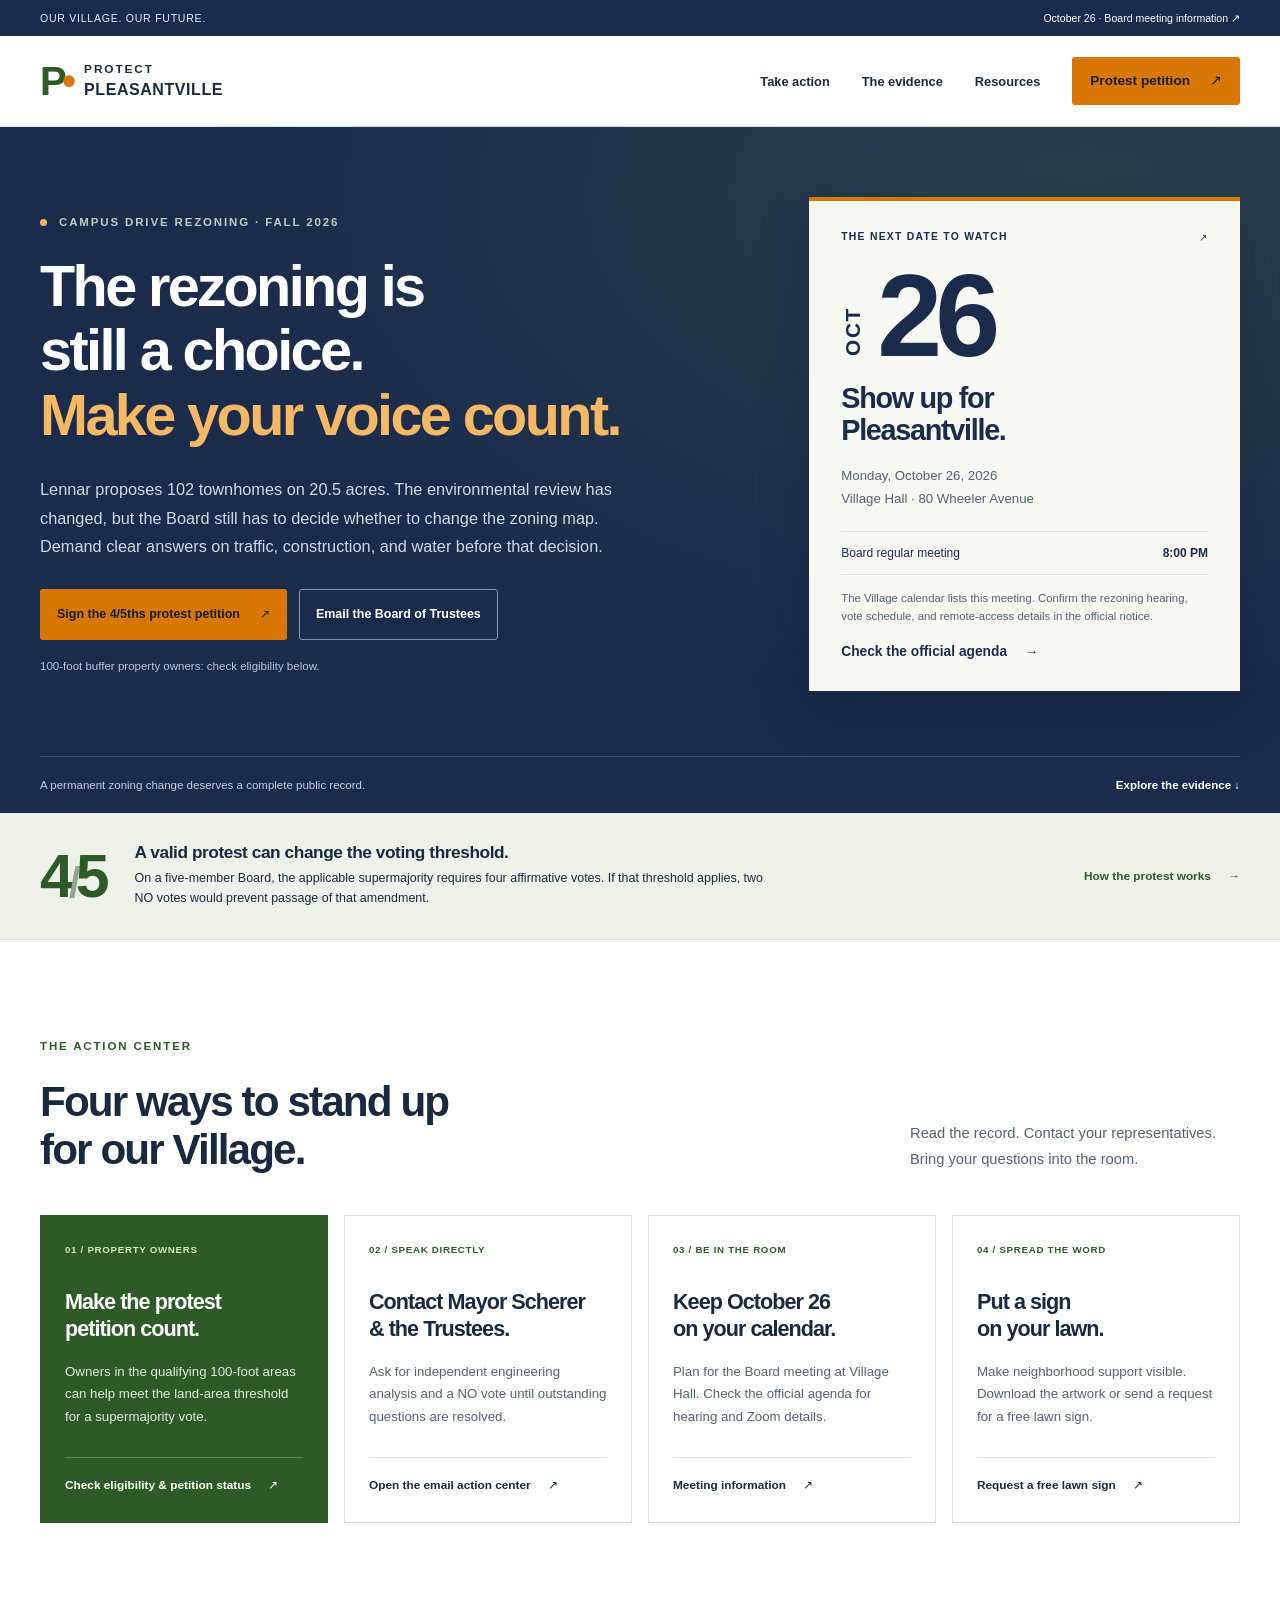
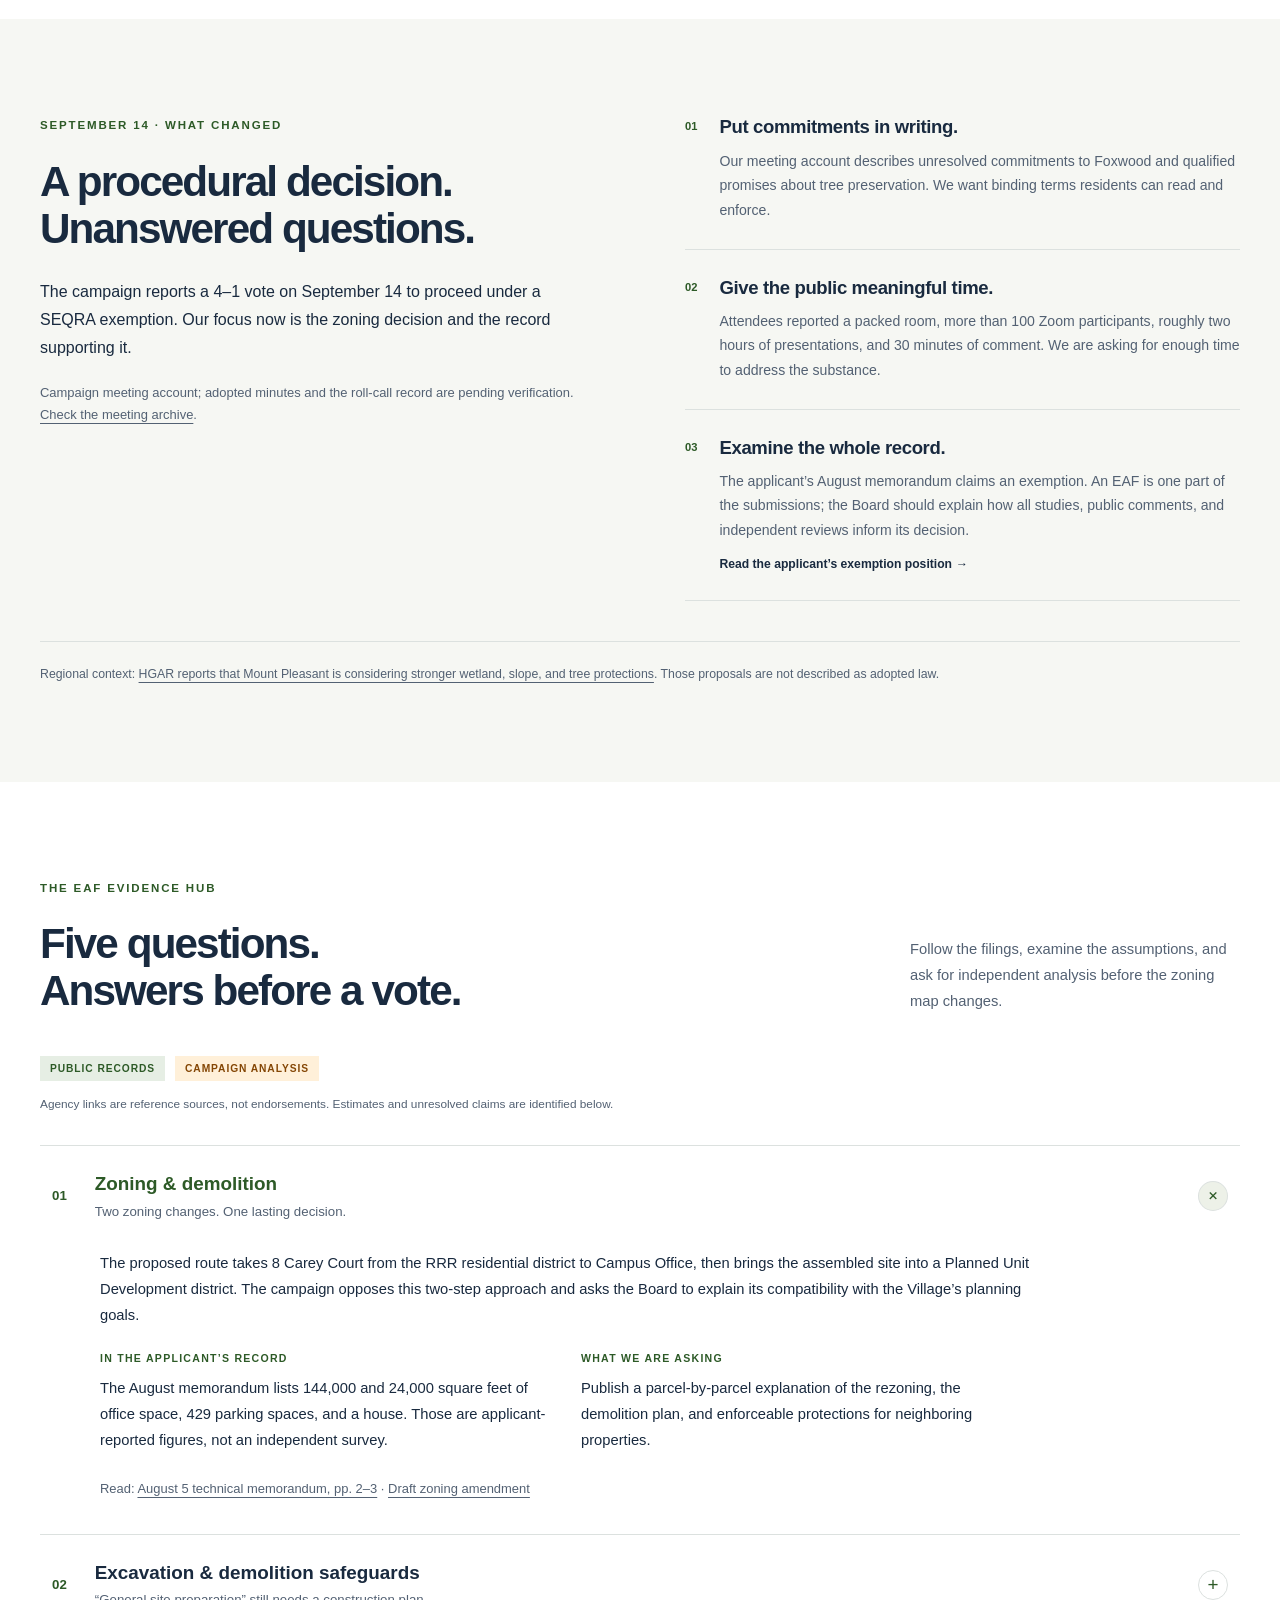
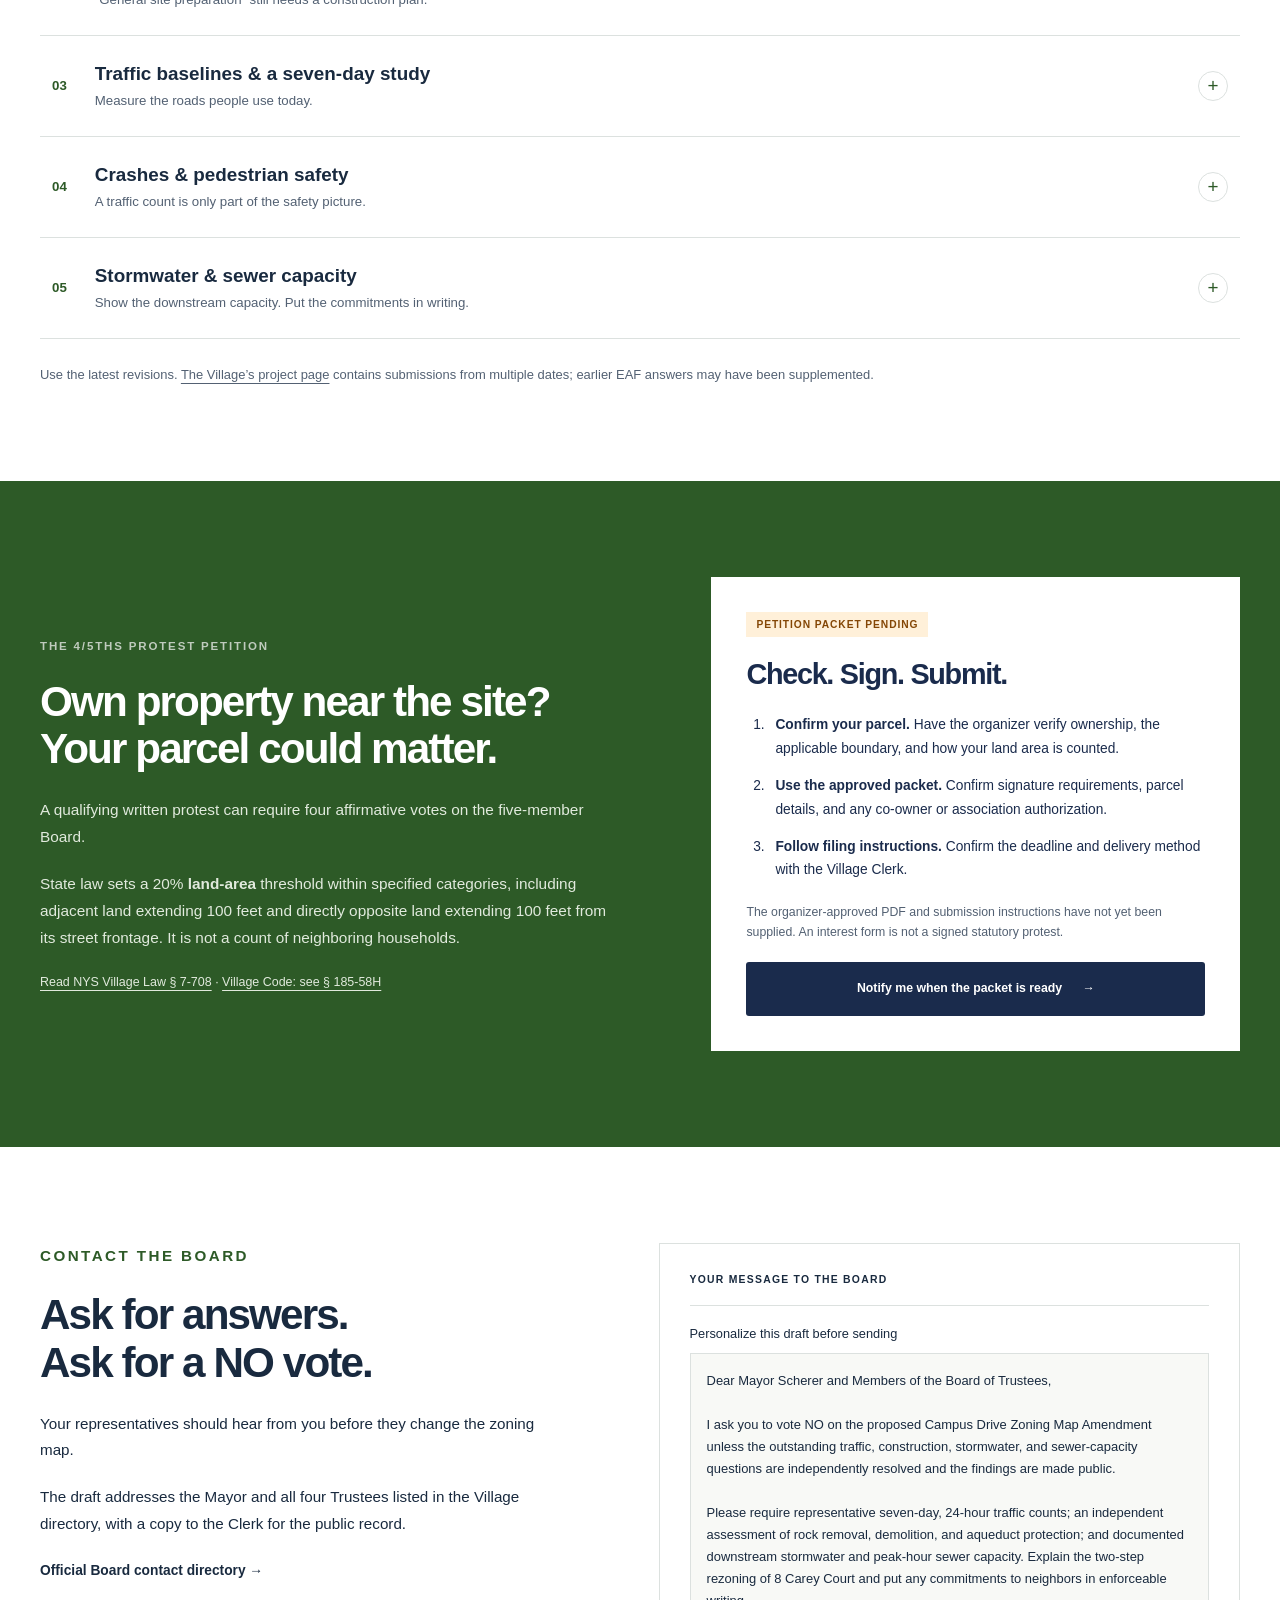
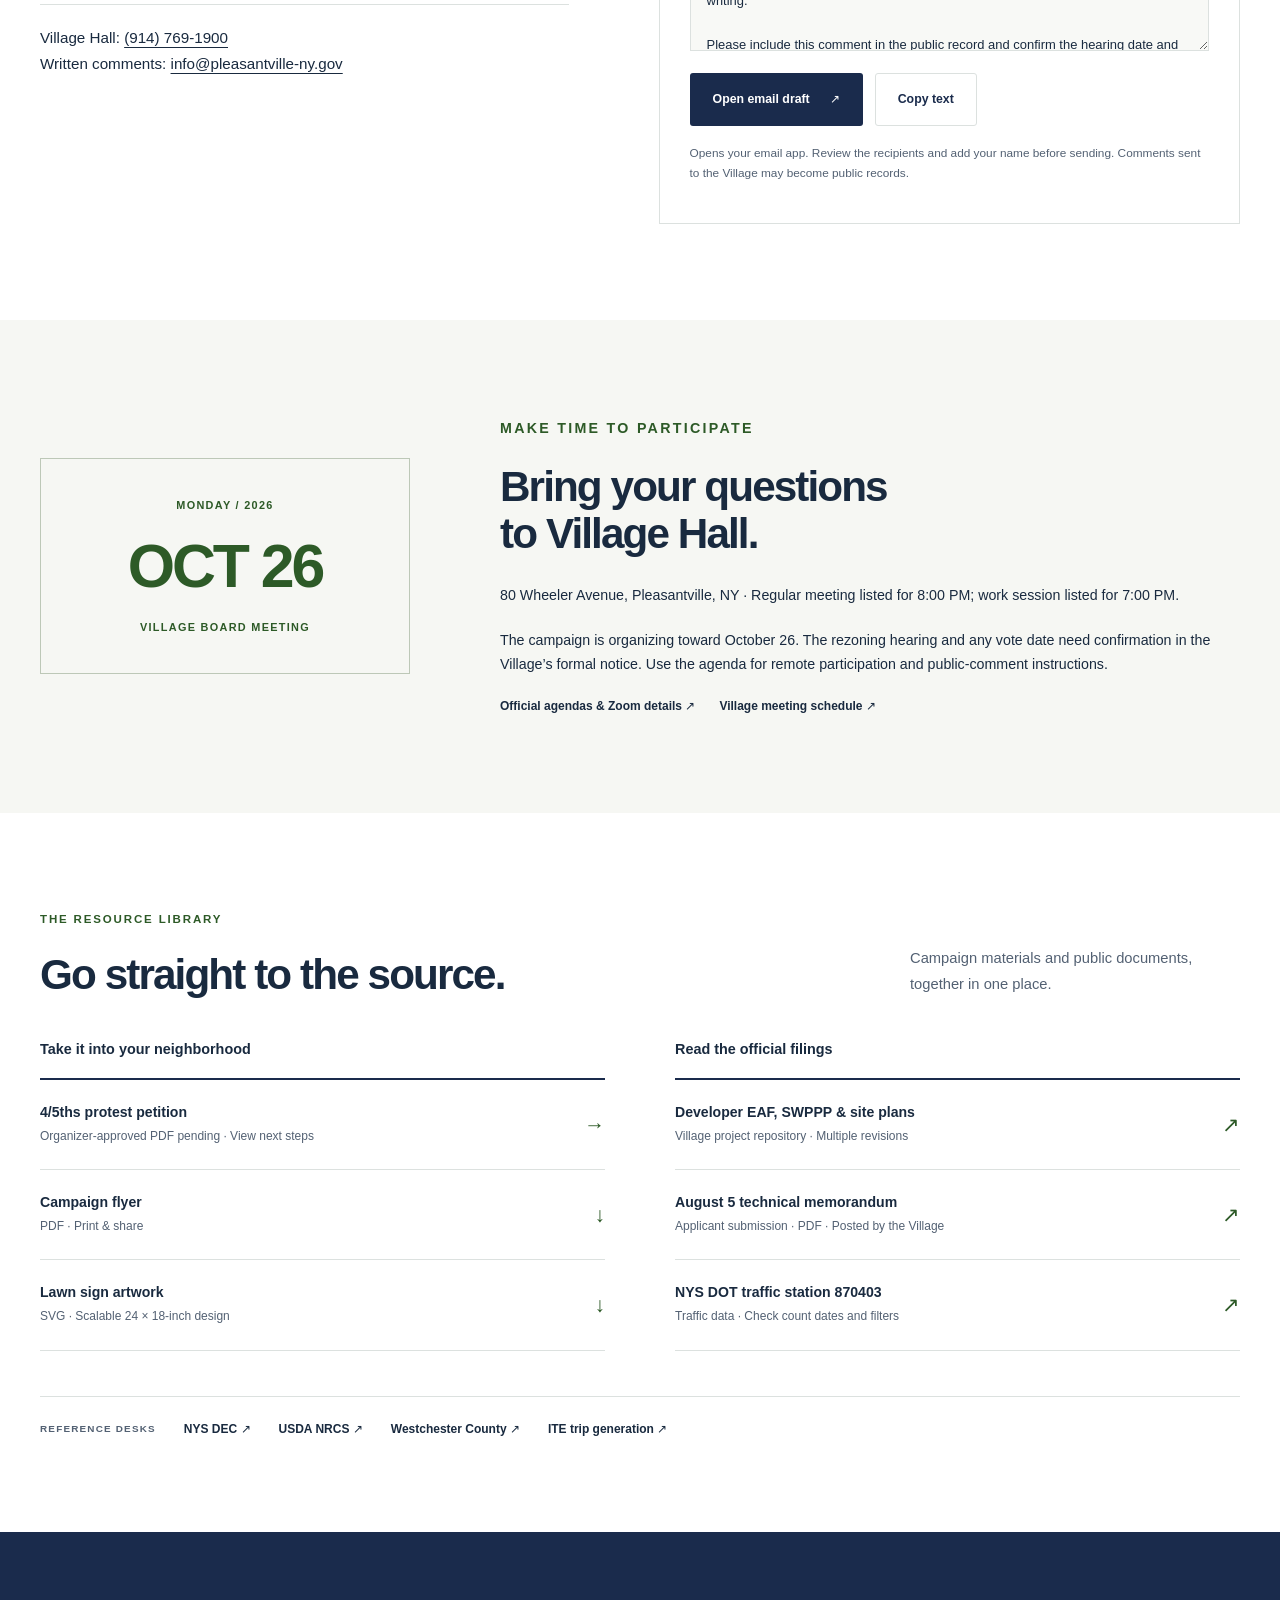
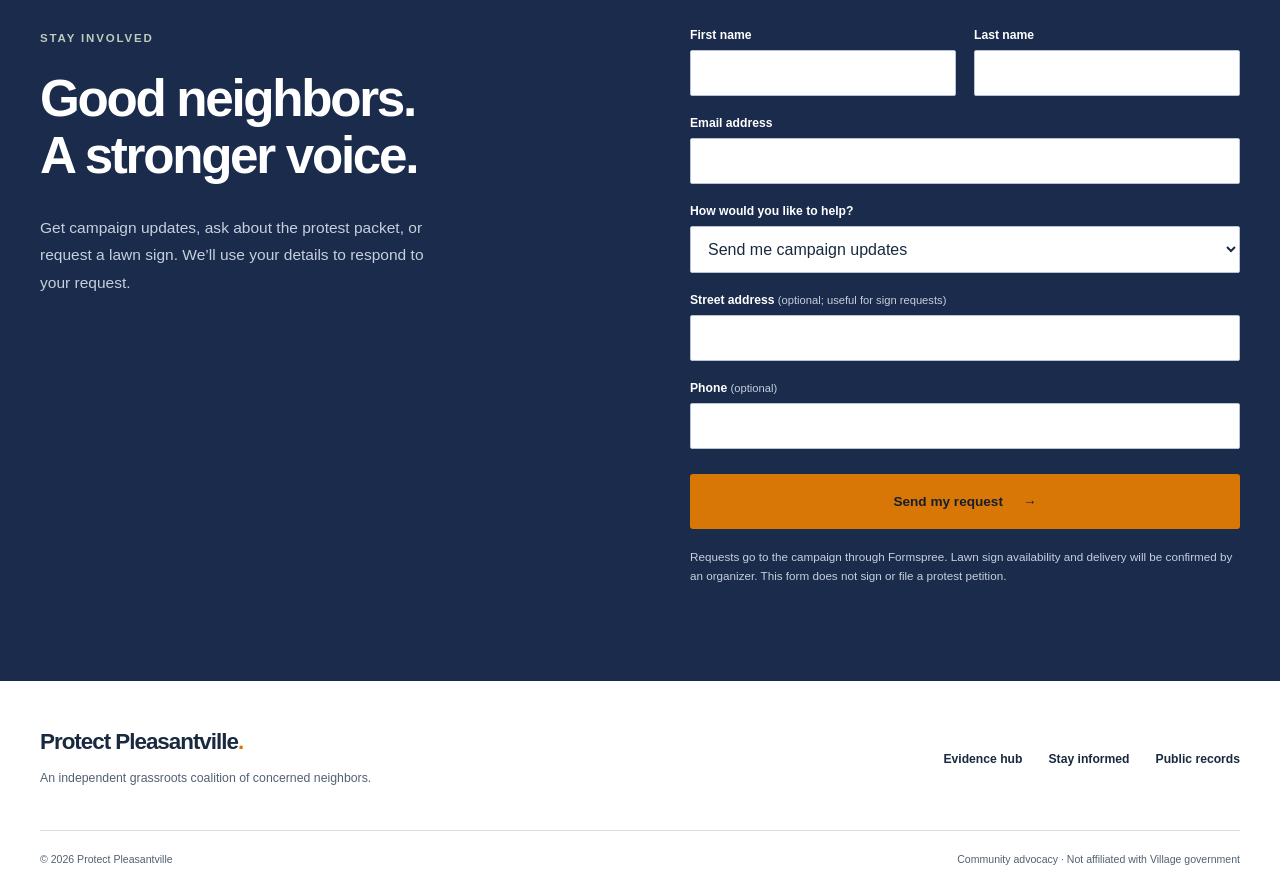
==== commit 6016c9dc: "Redesign campaign site around rezoning action and public records" ====
--- a/index.html
+++ b/index.html
@@ -1,408 +1,963 @@
-<!DOCTYPE html>
-<html lang="en" class="scroll-smooth">
+<!doctype html>
+<html lang="en">
+  <head>
+    <meta charset="UTF-8" />
+    <meta name="viewport" content="width=device-width, initial-scale=1" />
+    <title>Protect Pleasantville | Make Your Voice Count</title>
+    <meta
+      name="description"
+      content="Read the Campus Drive rezoning record, learn about the protest petition, and contact the Pleasantville Board of Trustees."
+    />
+    <meta name="theme-color" content="#1A2B4C" />
+    <link rel="canonical" href="https://protectpleasantville.org/" />
+    <meta
+      property="og:title"
+      content="Protect Pleasantville | Make Your Voice Count"
+    />
+    <meta
+      property="og:description"
+      content="Read the Campus Drive rezoning record, learn about the protest petition, and contact the Pleasantville Board of Trustees."
+    />
+    <meta property="og:type" content="website" />
+    <meta property="og:url" content="https://protectpleasantville.org/" />
+    <meta
+      property="og:image"
+      content="https://protectpleasantville.org/assets/social-card.png"
+    />
+    <meta property="og:image:width" content="1200" />
+    <meta property="og:image:height" content="630" />
+    <meta
+      property="og:image:alt"
+      content="Protect Pleasantville. The rezoning is still a choice. Read the record. Make your voice count."
+    />
+    <meta name="twitter:card" content="summary_large_image" />
+    <meta
+      name="twitter:title"
+      content="Protect Pleasantville | Make Your Voice Count"
+    />
+    <meta
+      name="twitter:description"
+      content="Read the Campus Drive rezoning record, learn about the protest petition, and contact the Pleasantville Board of Trustees."
+    />
+    <meta
+      name="twitter:image"
+      content="https://protectpleasantville.org/assets/social-card.png"
+    />
+    <link rel="stylesheet" href="site.css" />
+    <script src="site.js" defer></script>
+  </head>
+  <body>
+    <a class="skip-link" href="#main-content">Skip to content</a>
+    <div class="announcement">
+      <div class="container">
+        <span>OUR VILLAGE. OUR FUTURE.</span
+        ><a href="#hearing"
+          >October 26 · Board meeting information
+          <span aria-hidden="true">↗</span></a
+        >
+      </div>
+    </div>
+    <header class="site-header">
+      <div class="container header-row">
+        <a
+          class="brand"
+          href="index.html"
+          aria-label="Protect Pleasantville home"
+          ><span class="brand-mark" aria-hidden="true">P<span>•</span></span
+          ><span>PROTECT<br /><strong>PLEASANTVILLE</strong></span></a
+        >
+        <nav class="desktop-nav" aria-label="Main navigation">
+          <a href="#action-center">Take action</a
+          ><a href="the-facts.html">The evidence</a
+          ><a href="#resources">Resources</a
+          ><a class="button small" href="#petition"
+            >Protest petition <span aria-hidden="true">↗</span></a
+          >
+        </nav>
+        <details class="mobile-nav">
+          <summary>Menu</summary>
+          <nav aria-label="Mobile navigation">
+            <a href="#action-center">Take action</a
+            ><a href="the-facts.html">The evidence</a
+            ><a href="#resources">Resources</a
+            ><a href="#petition">Protest petition</a
+            ><a href="#contact">Contact the Board</a>
+          </nav>
+        </details>
+      </div>
+    </header>
+    <main id="main-content" tabindex="-1">
+      <section class="hero">
+        <div class="container hero-grid">
+          <div class="hero-copy">
+            <p class="eyebrow light">
+              <span class="status-dot"></span> CAMPUS DRIVE REZONING · FALL 2026
+            </p>
+            <h1>
+              The rezoning is<br />still a choice.<br /><em
+                >Make your voice count.</em
+              >
+            </h1>
+            <p class="hero-description">
+              Lennar proposes 102 townhomes on 20.5 acres. The environmental
+              review has changed, but the Board still has to decide whether to
+              change the zoning map. Demand clear answers on traffic,
+              construction, and water before that decision.
+            </p>
+            <div class="hero-actions">
+              <a class="button" href="#petition"
+                >Sign the 4/5ths protest petition
+                <span aria-hidden="true">↗</span></a
+              ><a class="button outline" href="#contact"
+                >Email the Board of Trustees</a
+              >
+            </div>
+            <p class="hero-caption">
+              100-foot buffer property owners: check eligibility below.
+            </p>
+          </div>
+          <aside class="meeting-card" aria-labelledby="meeting-title">
+            <div class="card-kicker">
+              THE NEXT DATE TO WATCH <span aria-hidden="true">↗</span>
+            </div>
+            <div class="date-display"><span>OCT</span><strong>26</strong></div>
+            <h2 id="meeting-title">Show up for<br />Pleasantville.</h2>
+            <p>
+              Monday, October 26, 2026<br />Village Hall · 80 Wheeler Avenue
+            </p>
+            <div class="meeting-detail">
+              <span>Board regular meeting</span><strong>8:00 PM</strong>
+            </div>
+            <p class="fine-print">
+              The Village calendar lists this meeting. Confirm the rezoning
+              hearing, vote schedule, and remote-access details in the official
+              notice.
+            </p>
+            <a
+              href="https://www.pleasantville-ny.gov/1988/Agendas-Minutes"
+              class="text-link"
+              >Check the official agenda <span aria-hidden="true">→</span></a
+            >
+          </aside>
+        </div>
+        <div class="container hero-bottom">
+          <span
+            >A permanent zoning change deserves a complete public record.</span
+          ><a href="#evidence"
+            >Explore the evidence <span aria-hidden="true">↓</span></a
+          >
+        </div>
+      </section>
+      <section class="vote-strip">
+        <div class="container vote-inner">
+          <div class="vote-number">4<span>/</span>5</div>
+          <div>
+            <h2>A valid protest can change the voting threshold.</h2>
+            <p>
+              On a five-member Board, the applicable supermajority requires four
+              affirmative votes. If that threshold applies, two NO votes would
+              prevent passage of that amendment.
+            </p>
+          </div>
+          <a href="#petition" class="text-link"
+            >How the protest works <span aria-hidden="true">→</span></a
+          >
+        </div>
+      </section>
+      <section class="section" id="action-center">
+        <div class="container">
+          <div class="section-heading">
+            <div>
+              <p class="eyebrow">THE ACTION CENTER</p>
+              <h2>Four ways to stand up<br />for our Village.</h2>
+            </div>
+            <p>
+              Read the record. Contact your representatives. Bring your
+              questions into the room.
+            </p>
+          </div>
+          <div class="action-grid">
+            <article class="action-card featured">
+              <span class="card-number">01 / PROPERTY OWNERS</span>
+              <h3>Make the protest<br />petition count.</h3>
+              <p>
+                Owners in the qualifying 100-foot areas can help meet the
+                land-area threshold for a supermajority vote.
+              </p>
+              <a class="text-link" href="#petition"
+                >Check eligibility &amp; petition status
+                <span aria-hidden="true">↗</span></a
+              >
+            </article>
+            <article class="action-card">
+              <span class="card-number">02 / SPEAK DIRECTLY</span>
+              <h3>Contact Mayor Scherer<br />&amp; the Trustees.</h3>
+              <p>
+                Ask for independent engineering analysis and a NO vote until
+                outstanding questions are resolved.
+              </p>
+              <a class="text-link" href="#contact"
+                >Open the email action center
+                <span aria-hidden="true">↗</span></a
+              >
+            </article>
+            <article class="action-card">
+              <span class="card-number">03 / BE IN THE ROOM</span>
+              <h3>Keep October 26<br />on your calendar.</h3>
+              <p>
+                Plan for the Board meeting at Village Hall. Check the official
+                agenda for hearing and Zoom details.
+              </p>
+              <a class="text-link" href="#hearing"
+                >Meeting information <span aria-hidden="true">↗</span></a
+              >
+            </article>
+            <article class="action-card">
+              <span class="card-number">04 / SPREAD THE WORD</span>
+              <h3>Put a sign<br />on your lawn.</h3>
+              <p>
+                Make neighborhood support visible. Download the artwork or send
+                a request for a free lawn sign.
+              </p>
+              <a class="text-link" href="#join-form" data-interest="lawn-sign"
+                >Request a free lawn sign <span aria-hidden="true">↗</span></a
+              >
+            </article>
+          </div>
+        </div>
+      </section>
+      <section class="section muted-section" id="september-14">
+        <div class="container story-grid">
+          <div>
+            <p class="eyebrow">SEPTEMBER 14 · WHAT CHANGED</p>
+            <h2>A procedural decision.<br />Unanswered questions.</h2>
+            <p class="lead">
+              The campaign reports a 4–1 vote on September 14 to proceed under a
+              SEQRA exemption. Our focus now is the zoning decision and the
+              record supporting it.
+            </p>
+            <p class="source">
+              Campaign meeting account; adopted minutes and the roll-call record
+              are pending verification.
+              <a href="https://www.pleasantville-ny.gov/1988/Agendas-Minutes"
+                >Check the meeting archive</a
+              >.
+            </p>
+          </div>
+          <div class="story-points">
+            <article>
+              <span>01</span>
+              <div>
+                <h3>Put commitments in writing.</h3>
+                <p>
+                  Our meeting account describes unresolved commitments to
+                  Foxwood and qualified promises about tree preservation. We
+                  want binding terms residents can read and enforce.
+                </p>
+              </div>
+            </article>
+            <article>
+              <span>02</span>
+              <div>
+                <h3>Give the public meaningful time.</h3>
+                <p>
+                  Attendees reported a packed room, more than 100 Zoom
+                  participants, roughly two hours of presentations, and 30
+                  minutes of comment. We are asking for enough time to address
+                  the substance.
+                </p>
+              </div>
+            </article>
+            <article>
+              <span>03</span>
+              <div>
+                <h3>Examine the whole record.</h3>
+                <p>
+                  The applicant’s August memorandum claims an exemption. An EAF
+                  is one part of the submissions; the Board should explain how
+                  all studies, public comments, and independent reviews inform
+                  its decision.
+                </p>
+                <a
+                  href="https://www.pleasantville-ny.gov/DocumentCenter/View/1766/Campus-Drive-Technical-Memorandum#page=1"
+                  class="text-link"
+                  >Read the applicant’s exemption position →</a
+                >
+              </div>
+            </article>
+          </div>
+        </div>
+        <div class="container">
+          <p class="regional-note">
+            Regional context:
+            <a
+              href="https://www.hgar.com/mount-pleasant-reviews-environmental-regulations-before-considering-development-moratorium"
+              >HGAR reports that Mount Pleasant is considering stronger wetland,
+              slope, and tree protections</a
+            >. Those proposals are not described as adopted law.
+          </p>
+        </div>
+      </section>
+      <section class="section evidence-section" id="evidence">
+        <div class="container">
+          <div class="section-heading">
+            <div>
+              <p class="eyebrow">THE EAF EVIDENCE HUB</p>
+              <h2>Five questions.<br />Answers before a vote.</h2>
+            </div>
+            <p>
+              Follow the filings, examine the assumptions, and ask for
+              independent analysis before the zoning map changes.
+            </p>
+          </div>
+          <div class="source-key">
+            <span class="tag">Public records</span
+            ><span class="tag amber">Campaign analysis</span>
+            <p>
+              Agency links are reference sources, not endorsements. Estimates
+              and unresolved claims are identified below.
+            </p>
+          </div>
+          <div class="accordion">
+            <details class="evidence-item" id="zoning" open>
+              <summary>
+                <span class="item-number">01</span
+                ><span
+                  >Zoning & demolition<small
+                    >Two zoning changes. One lasting decision.</small
+                  ></span
+                ><span class="expand" aria-hidden="true">+</span>
+              </summary>
+              <div class="evidence-body">
+                <p>
+                  The proposed route takes 8 Carey Court from the RRR
+                  residential district to Campus Office, then brings the
+                  assembled site into a Planned Unit Development district. The
+                  campaign opposes this two-step approach and asks the Board to
+                  explain its compatibility with the Village’s planning goals.
+                </p>
+                <div class="evidence-grid">
+                  <div>
+                    <span class="label">IN THE APPLICANT’S RECORD</span>
+                    <p>
+                      The August memorandum lists 144,000 and 24,000 square feet
+                      of office space, 429 parking spaces, and a house. Those
+                      are applicant-reported figures, not an independent survey.
+                    </p>
+                  </div>
+                  <div>
+                    <span class="label">WHAT WE ARE ASKING</span>
+                    <p>
+                      Publish a parcel-by-parcel explanation of the rezoning,
+                      the demolition plan, and enforceable protections for
+                      neighboring properties.
+                    </p>
+                  </div>
+                </div>
+                <p class="source">
+                  Read:
+                  <a
+                    href="https://www.pleasantville-ny.gov/DocumentCenter/View/1766/Campus-Drive-Technical-Memorandum#page=2"
+                    >August 5 technical memorandum, pp. 2–3</a
+                  >
+                  ·
+                  <a
+                    href="https://www.pleasantville-ny.gov/DocumentCenter/View/1429/Draft-Local-Law-Language-Amending-Zoning-Map-with-Figures-1-and-2"
+                    >Draft zoning amendment</a
+                  >
+                </p>
+              </div>
+            </details>
+            <details class="evidence-item" id="construction">
+              <summary>
+                <span class="item-number">02</span
+                ><span
+                  >Excavation & demolition safeguards<small
+                    >“General site preparation” still needs a construction
+                    plan.</small
+                  ></span
+                ><span class="expand" aria-hidden="true">+</span>
+              </summary>
+              <div class="evidence-body">
+                <p>
+                  The campaign questions the original EAF’s treatment of
+                  excavation under D.2.a. Before rezoning, residents deserve a
+                  clear account of rock removal, demolition, and work near the
+                  Catskill Aqueduct.
+                </p>
+                <div class="evidence-grid">
+                  <div>
+                    <span class="label">QUESTIONS FOR THE RECORD</span>
+                    <p>
+                      How much rock would be removed? Would blasting be used?
+                      What dust controls, asbestos surveys and abatement,
+                      vibration monitoring, and aqueduct protections would
+                      apply?
+                    </p>
+                  </div>
+                  <div>
+                    <span class="label">PUBLIC GUIDANCE</span>
+                    <p>
+                      DEC’s land-impact workbook considers steep slopes and
+                      shallow bedrock. USDA soil reports can inform erosion
+                      review. A site-specific report is needed to substantiate
+                      the campaign’s cited CsD and ChE erosion ratings.
+                    </p>
+                  </div>
+                </div>
+                <div class="ask">
+                  <strong>Our ask</strong>
+                  <p>
+                    Independent engineering review, a construction sequence, and
+                    a published determination of applicable permits and
+                    disturbance limits. A checkbox does not remove other permit
+                    obligations.
+                  </p>
+                </div>
+                <p class="source">
+                  Reference:
+                  <a
+                    href="https://dec.ny.gov/regulatory/permits-licenses/seqr/eaf-workbooks/part-2-identification-of-potential-project-impacts/q1-impact-on-land"
+                    >NYS DEC land-impact workbook</a
+                  >
+                  ·
+                  <a href="https://websoilsurvey.nrcs.usda.gov/app/"
+                    >USDA Web Soil Survey</a
+                  >
+                  ·
+                  <a
+                    href="https://dec.ny.gov/environmental-protection/water/water-quality/stormwater/construction"
+                    >DEC construction stormwater permits</a
+                  >
+                </p>
+              </div>
+            </details>
+            <details class="evidence-item" id="traffic">
+              <summary>
+                <span class="item-number">03</span
+                ><span
+                  >Traffic baselines & a seven-day study<small
+                    >Measure the roads people use today.</small
+                  ></span
+                ><span class="expand" aria-hidden="true">+</span>
+              </summary>
+              <div class="evidence-body">
+                <p>
+                  Residents need measured current conditions alongside any
+                  comparison with a fully reoccupied office campus. The latest
+                  applicant memorandum describes the second office building as
+                  occupied; a zero-traffic baseline for the entire site is not
+                  supported by that document.
+                </p>
+                <div class="calculation">
+                  <span class="label"
+                    >CAMPAIGN SCENARIO · NOT A MEASURED FORECAST</span
+                  >
+                  <div>
+                    <strong>745</strong><span>resident trips</span><b>+</b
+                    ><strong>150</strong><span>assumed delivery trips</span
+                    ><b>=</b><strong>895</strong><span>daily trips</span>
+                  </div>
+                  <p>
+                    Using the brief’s 6,651-vehicle daily road volume gives
+                    13.5% (895 ÷ 6,651), rounded to one decimal. These inputs
+                    need a dated source, route assignment, and a check for
+                    double-counting deliveries. This is not a verified net
+                    increase.
+                  </p>
+                </div>
+                <p>
+                  The brief’s 8% peak-hour assumption gives approximately 532
+                  vehicles per hour, or a 6.8-second average interval. An
+                  average interval does not establish safe gaps or intersection
+                  capacity.
+                </p>
+                <div class="ask">
+                  <strong>Our ask</strong>
+                  <p>
+                    Continuous 24-hour counts over seven representative days,
+                    including Broadway/Bedford Road, with turning movements,
+                    school travel, deliveries, and pedestrian crossings. Explain
+                    the representativeness of the reported May 9, 2025 Friday
+                    count.
+                  </p>
+                </div>
+                <p class="source">
+                  Compare:
+                  <a
+                    href="https://www.pleasantville-ny.gov/DocumentCenter/View/1766/Campus-Drive-Technical-Memorandum#page=25"
+                    >Applicant traffic comparison, p. 25</a
+                  >
+                  ·
+                  <a
+                    href="https://nysdottrafficdata.drakewell.com/sitedashboard.asp?node=NYSDOT_SC&amp;cosit=870403000000"
+                    >NYS DOT station 870403</a
+                  >
+                  ·
+                  <a
+                    href="https://www.pleasantville-ny.gov/2028/Lennar-Zoning-Amendment-Townhouse-Propos"
+                    >Official traffic-study filings</a
+                  >
+                </p>
+              </div>
+            </details>
+            <details class="evidence-item" id="safety">
+              <summary>
+                <span class="item-number">04</span
+                ><span
+                  >Crashes & pedestrian safety<small
+                    >A traffic count is only part of the safety picture.</small
+                  ></span
+                ><span class="expand" aria-hidden="true">+</span>
+              </summary>
+              <div class="evidence-body">
+                <p>
+                  The campaign brief cites 226 Bedford Road crashes and 165
+                  Manville Road crashes: 391 of a cited 1,947 Village total, or
+                  approximately 20.1%. A dated crash-data export, geographic
+                  filters, and deduplication of intersection crashes are needed
+                  before treating this as a verified corridor statistic.
+                </p>
+                <p>
+                  The campaign’s 895 daily-trip scenario equates to 6,265 trips
+                  per week. That estimate is not a count of vehicles crossing a
+                  particular sidewalk. The Board should examine the Campus Drive
+                  exit, Bedford Road crossings toward Chappaqua, and the Old
+                  Town Light intersection.
+                </p>
+                <div class="ask">
+                  <strong>Our ask</strong>
+                  <p>
+                    A corridor safety review covering crash severity, sight
+                    distance, turning conflicts, walking routes, and safe access
+                    for people of all ages.
+                  </p>
+                </div>
+                <p class="source">
+                  Explore:
+                  <a
+                    href="https://app.powerbigov.us/view?r=eyJrIjoiZjRmOTY0OWYtZDJkMi00YzI4LWI5ZjktNmM3NmQzNGQ1ZjU1IiwidCI6IjI1OTI5NWY1LTVmN2YtNGVkZi04NTg0LTAwZTRmZWEzMzQyOSJ9"
+                    >Westchester County crash dashboard</a
+                  >
+                  ·
+                  <a
+                    href="https://nysdottrafficdata.drakewell.com/sitedashboard.asp?node=NYSDOT_SC&amp;cosit=870403000000"
+                    >NYS DOT traffic dashboard</a
+                  >
+                </p>
+              </div>
+            </details>
+            <details class="evidence-item" id="water">
+              <summary>
+                <span class="item-number">05</span
+                ><span
+                  >Stormwater & sewer capacity<small
+                    >Show the downstream capacity. Put the commitments in
+                    writing.</small
+                  ></span
+                ><span class="expand" aria-hidden="true">+</span>
+              </summary>
+              <div class="evidence-body">
+                <div class="evidence-grid">
+                  <div>
+                    <span class="label">STORMWATER</span>
+                    <p>
+                      The campaign asks for independent review of Pond 1P, the
+                      cited 31,577-cubic-foot storage figure, and drainage
+                      toward Foxwood. Storage volume is not a discharge rate;
+                      the review should show storm-by-storm flows, downstream
+                      capacity, easements, and maintenance obligations.
+                    </p>
+                  </div>
+                  <div>
+                    <span class="label">SANITARY SEWER</span>
+                    <p>
+                      The applicant projects 33,660 gallons per day using 306
+                      bedrooms at 110 gallons each. This is a design estimate.
+                      Residents need peak-hour capacity findings and
+                      clarification of the original EAF capacity answers
+                      reported as “TBD.”
+                    </p>
+                  </div>
+                </div>
+                <div class="ask">
+                  <strong>Our ask</strong>
+                  <p>
+                    Publish independent hydraulic checks and the applicable
+                    stormwater standards. Identify who owns, maintains, and pays
+                    for each system before the Board votes.
+                  </p>
+                </div>
+                <p class="source">
+                  Read:
+                  <a
+                    href="https://www.pleasantville-ny.gov/DocumentCenter/View/1766/Campus-Drive-Technical-Memorandum#page=25"
+                    >Applicant demand calculation, Table 26</a
+                  >
+                  ·
+                  <a
+                    href="https://www.pleasantville-ny.gov/2028/Lennar-Zoning-Amendment-Townhouse-Propos"
+                    >Village SWPPP and hydraulic-loading filings</a
+                  >
+                  ·
+                  <a
+                    href="https://dec.ny.gov/environmental-protection/water/water-quality/stormwater/design-manual"
+                    >NYS Stormwater Design Manual</a
+                  >
+                  ·
+                  <a
+                    href="https://extapps.dec.ny.gov/docs/water_pdf/intermediate.pdf"
+                    >DEC wastewater design standards</a
+                  >
+                </p>
+              </div>
+            </details>
+          </div>
+          <p class="section-note">
+            Use the latest revisions.
+            <a
+              href="https://www.pleasantville-ny.gov/2028/Lennar-Zoning-Amendment-Townhouse-Propos"
+              >The Village’s project page</a
+            >
+            contains submissions from multiple dates; earlier EAF answers may
+            have been supplemented.
+          </p>
+        </div>
+      </section>
+      <section class="section petition-section" id="petition">
+        <div class="container petition-grid">
+          <div>
+            <p class="eyebrow light">THE 4/5THS PROTEST PETITION</p>
+            <h2>Own property near the site?<br />Your parcel could matter.</h2>
+            <p class="lead">
+              A qualifying written protest can require four affirmative votes on
+              the five-member Board.
+            </p>
+            <p>
+              State law sets a 20% <strong>land-area</strong> threshold within
+              specified categories, including adjacent land extending 100 feet
+              and directly opposite land extending 100 feet from its street
+              frontage. It is not a count of neighboring households.
+            </p>
+            <p class="source">
+              <a href="https://www.nysenate.gov/legislation/laws/VIL/7-708"
+                >Read NYS Village Law § 7-708</a
+              >
+              ·
+              <a href="https://ecode360.com/10903365"
+                >Village Code: see § 185-58H</a
+              >
+            </p>
+          </div>
+          <div class="petition-card">
+            <span class="tag amber">PETITION PACKET PENDING</span>
+            <h3>Check. Sign. Submit.</h3>
+            <ol>
+              <li>
+                <strong>Confirm your parcel.</strong> Have the organizer verify
+                ownership, the applicable boundary, and how your land area is
+                counted.
+              </li>
+              <li>
+                <strong>Use the approved packet.</strong> Confirm signature
+                requirements, parcel details, and any co-owner or association
+                authorization.
+              </li>
+              <li>
+                <strong>Follow filing instructions.</strong> Confirm the
+                deadline and delivery method with the Village Clerk.
+              </li>
+            </ol>
+            <p class="fine-print">
+              The organizer-approved PDF and submission instructions have not
+              yet been supplied. An interest form is not a signed statutory
+              protest.
+            </p>
+            <a class="button navy" href="#join-form" data-interest="petition"
+              >Notify me when the packet is ready
+              <span aria-hidden="true">→</span></a
+            >
+          </div>
+        </div>
+      </section>
+      <section class="section" id="contact">
+        <div class="container contact-grid">
+          <div>
+            <p class="eyebrow">CONTACT THE BOARD</p>
+            <h2>Ask for answers.<br />Ask for a NO vote.</h2>
+            <p class="lead">
+              Your representatives should hear from you before they change the
+              zoning map.
+            </p>
+            <p>
+              The draft addresses the Mayor and all four Trustees listed in the
+              Village directory, with a copy to the Clerk for the public record.
+            </p>
+            <p>
+              <a
+                href="https://www.pleasantville-ny.gov/1671/Village-Board"
+                class="text-link"
+                >Official Board contact directory →</a
+              >
+            </p>
+            <p class="contact-line">
+              Village Hall: <a href="tel:+19147691900">(914) 769-1900</a
+              ><br />Written comments:
+              <a href="mailto:info@pleasantville-ny.gov"
+                >info@pleasantville-ny.gov</a
+              >
+            </p>
+          </div>
+          <div class="email-card">
+            <div class="card-kicker">YOUR MESSAGE TO THE BOARD</div>
+            <label for="email-draft"
+              >Personalize this draft before sending</label
+            ><textarea id="email-draft" rows="12">
+Dear Mayor Scherer and Members of the Board of Trustees,
 
-<head>
-    <meta charset="UTF-8">
-    <meta name="viewport" content="width=device-width, initial-scale=1.0">
-    <title>Protect Pleasantville</title>
+I ask you to vote NO on the proposed Campus Drive Zoning Map Amendment unless the outstanding traffic, construction, stormwater, and sewer-capacity questions are independently resolved and the findings are made public.
 
-    <meta name="description" content="Community priorities and updates from Protect Pleasantville.">
-    <link rel="canonical" href="https://protectpleasantville.org/">
+Please require representative seven-day, 24-hour traffic counts; an independent assessment of rock removal, demolition, and aqueduct protection; and documented downstream stormwater and peak-hour sewer capacity. Explain the two-step rezoning of 8 Carey Court and put any commitments to neighbors in enforceable writing.
 
-    <!-- Open Graph / Social Media Tags -->
-    <meta property="og:title" content="Protect Pleasantville: Say NO to High Density Development">
-    <meta property="og:description"
-        content="US Homes (Lennar) is attempting to bypass our zoning laws to build a 102-unit complex across three addresses on Campus Drive. Join our grassroots coalition to stop this.">
-    <meta property="og:image" content="https://protectpleasantville.org/social_thumbnail_v2.png">
-    <meta property="og:url" content="https://protectpleasantville.org/">
-    <meta property="og:type" content="website">
+Please include this comment in the public record and confirm the hearing date and how residents can participate.
 
-    <!-- Twitter Meta Tags -->
-    <meta name="twitter:card" content="summary_large_image">
-    <meta name="twitter:title" content="Protect Pleasantville: Say NO to High Density Development">
-    <meta name="twitter:description"
-        content="US Homes (Lennar) is attempting to bypass our zoning laws to build a 102-unit complex across three addresses on Campus Drive. Join our grassroots coalition to stop this.">
-    <meta name="twitter:image" content="https://protectpleasantville.org/social_thumbnail_v2.png">
-    <script src="https://cdn.tailwindcss.com"></script>
-    <script>
-        tailwind.config = {
-            theme: {
-                extend: {
-                    colors: {
-                        brand: {
-                            green: '#004d26',
-                            greenHover: '#003319',
-                            black: '#000000',
-                            blackHover: '#1a1a1a',
-                            white: '#ffffff',
-                            gray: '#f3f4f6'
-                        }
-                    },
-                    fontFamily: {
-                        sans: ['Inter', 'system-ui', 'sans-serif'],
-                    }
-                }
-            }
-        }
-    </script>
-    <link href="https://fonts.googleapis.com/css2?family=Inter:wght@400;500;600;700;800&display=swap" rel="stylesheet">
-    <link rel="stylesheet" href="site.css">
-</head>
-
-<body class="bg-brand-gray text-gray-800 antialiased">
-    <a class="skip-link" href="#main-content">Skip to content</a>
-    <!-- Navbar -->
-    <nav aria-label="Main navigation" class="sticky top-0 z-50 bg-brand-white shadow-md w-full border-b border-gray-200">
-        <div class="max-w-7xl mx-auto px-4 sm:px-6 lg:px-8">
-            <div class="flex justify-between items-center h-20">
-                <div class="flex-shrink-0 flex items-center">
-                    <a href="#" class="text-2xl xl:text-3xl font-bold text-brand-green tracking-tight">Protect
-                        Pleasantville</a>
-                </div>
-                <div class="hidden xl:flex space-x-8 items-center">
-                    <a href="#priorities" class="text-gray-700 hover:text-brand-green font-medium transition-colors">Our
-                        Priorities</a>
-                    <a href="#safety"
-                        class="text-gray-700 hover:text-brand-green font-medium transition-colors">Safety</a>
-                    <a href="#infrastructure"
-                        class="text-gray-700 hover:text-brand-green font-medium transition-colors">Infrastructure</a>
-                    <a href="#environment"
-                        class="text-gray-700 hover:text-brand-green font-medium transition-colors">Environment</a>
-                    <a href="the-facts.html"
-                        class="text-brand-green font-bold hover:text-brand-greenHover transition-colors border-l-2 border-gray-200 pl-8">The Facts (EAF)</a>
-                </div>
-                <div class="hidden xl:flex items-center">
-                    <a href="#join-form"
-                        class="bg-brand-black hover:bg-brand-blackHover text-white px-6 py-2.5 rounded-md font-semibold transition-colors duration-200 shadow-sm">Stay
-                        Informed</a>
-                </div>
-
-            </div>
-
-            <details class="mobile-nav xl:hidden pb-3">
-                <summary class="cursor-pointer font-semibold text-brand-green py-2">Menu</summary>
-                <div class="flex flex-col gap-3 py-3">
-                    <a href="#priorities" class="font-medium text-brand-green">Our Priorities</a>
-                    <a href="#safety" class="font-medium text-brand-green">Safety</a>
-                    <a href="#infrastructure" class="font-medium text-brand-green">Infrastructure</a>
-                    <a href="#environment" class="font-medium text-brand-green">Environment</a>
-                    <a href="the-facts.html" class="font-medium text-brand-green">The Facts (EAF)</a>
-                    <a href="#join-form" class="font-medium text-brand-green">Stay Informed</a>
-                </div>
-            </details>
-        </div>
-    </nav>
-
-    <main id="main-content" tabindex="-1">
-    <!-- Hero Section -->
-    <section class="relative bg-brand-black border-b-8 border-brand-green">
-        <!-- Background Image with Overlay -->
-        <div class="absolute inset-0 overflow-hidden">
-            <img class="w-full h-full object-cover opacity-40 object-center"
-                src="https://images.unsplash.com/photo-1517737292275-c05df1c53e05?ixlib=rb-4.0.3&auto=format&fit=crop&w=1920&q=80"
-                alt="">
-            <div class="absolute inset-0 bg-gradient-to-r from-black via-black/80 to-gray-900/60 mix-blend-multiply">
-            </div>
-        </div>
-
-        <div
-            class="relative max-w-7xl mx-auto px-4 sm:px-6 lg:px-8 pt-12 pb-20 lg:pt-16 lg:pb-24 flex flex-col lg:flex-row items-start gap-12 lg:gap-0 mt-4 lg:mt-8">
-            <!-- Hero Text -->
-            <div class="lg:w-3/5 text-center lg:text-left text-white pr-0 lg:pr-12">
-                <span
-                    class="inline-block py-1 px-3 rounded-full bg-brand-black text-sm font-bold uppercase tracking-wider mb-6 text-white border border-gray-700 shadow-sm">Say
-                    NO to High Density Development</span>
-                <h1 class="text-4xl sm:text-5xl lg:text-6xl font-extrabold tracking-tight leading-tight mb-6">
-                    Oppose the Lennar Campus Drive <br class="hidden sm:block" />
-                    <span class="text-brand-green bg-white/95 px-2 rounded mt-2 inline-block">High-Density
-                        Project.</span>
-                </h1>
-                <p class="text-lg sm:text-xl text-gray-200 leading-relaxed max-w-2xl mx-auto lg:mx-0 font-medium">
-                    US Homes (Lennar) is attempting to override current zoning protections to build a 102-unit complex
-                    across three
-                    addresses on Campus Drive. We are a grassroots coalition dedicated to protecting Pleasantville from
-                    this irresponsible, high-impact growth. Join us to stop this.
-                </p>
-
-                <div class="mt-8 mb-4 text-center lg:text-left max-w-2xl mx-auto lg:mx-0">
-                    <a href="the-facts.html" class="inline-flex items-center text-brand-black bg-white hover:bg-gray-100 font-extrabold transition-all duration-300 text-lg px-8 py-4 rounded-xl shadow-[0_8px_30px_rgb(255,255,255,0.1)] hover:shadow-[0_8px_30px_rgb(255,255,255,0.2)] transform hover:-translate-y-1 group">
-                        <svg aria-hidden="true" class="w-6 h-6 mr-3 text-red-600" fill="none" stroke="currentColor" viewBox="0 0 24 24">
-                            <path stroke-linecap="round" stroke-linejoin="round" stroke-width="2" d="M12 9v2m0 4h.01m-6.938 4h13.856c1.54 0 2.502-1.667 1.732-3L13.732 4c-.77-1.333-2.694-1.333-3.464 0L3.34 16c-.77 1.333.192 3 1.732 3z"></path>
-                        </svg>
-                        READ THE FULL FACTS (EAF)
-                        <svg aria-hidden="true" class="w-6 h-6 ml-3 text-brand-green transform group-hover:translate-x-1 transition-transform" fill="none" stroke="currentColor" viewBox="0 0 24 24">
-                            <path stroke-linecap="round" stroke-linejoin="round" stroke-width="2" d="M14 5l7 7m0 0l-7 7m7-7H3"></path>
-                        </svg>
-                    </a>
-                </div>
-
-                <div class="mt-8 pt-6 border-t border-gray-800 text-left max-w-2xl mx-auto lg:mx-0">
-                    <p class="text-sm font-bold text-gray-400 uppercase tracking-wider mb-4">Core Concerns</p>
-                    <ul class="space-y-3">
-                        <li class="flex items-start">
-                            <svg aria-hidden="true" class="w-6 h-6 text-red-500 mr-3 flex-shrink-0" fill="none" viewBox="0 0 24 24" stroke="currentColor">
-                                <path stroke-linecap="round" stroke-linejoin="round" stroke-width="2" d="M12 9v2m0 4h.01m-6.938 4h13.856c1.54 0 2.502-1.667 1.732-3L13.732 4c-.77-1.333-2.694-1.333-3.464 0L3.34 16c-.77 1.333.192 3 1.732 3z"/>
-                            </svg>
-                            <span class="text-gray-300"><strong class="text-white">Severe Traffic Impact:</strong> Site isolation risks gridlocking local roads.</span>
-                        </li>
-                        <li class="flex items-start">
-                            <svg aria-hidden="true" class="w-6 h-6 text-red-500 mr-3 flex-shrink-0" fill="none" viewBox="0 0 24 24" stroke="currentColor">
-                                <path stroke-linecap="round" stroke-linejoin="round" stroke-width="2" d="M12 9v2m0 4h.01m-6.938 4h13.856c1.54 0 2.502-1.667 1.732-3L13.732 4c-.77-1.333-2.694-1.333-3.464 0L3.34 16c-.77 1.333.192 3 1.732 3z"/>
-                            </svg>
-                            <span class="text-gray-300"><strong class="text-white">Taxpayer Financial Trap:</strong> Private roads could become public liabilities.</span>
-                        </li>
-                        <li class="flex items-start">
-                            <svg aria-hidden="true" class="w-6 h-6 text-red-500 mr-3 flex-shrink-0" fill="none" viewBox="0 0 24 24" stroke="currentColor">
-                                <path stroke-linecap="round" stroke-linejoin="round" stroke-width="2" d="M12 9v2m0 4h.01m-6.938 4h13.856c1.54 0 2.502-1.667 1.732-3L13.732 4c-.77-1.333-2.694-1.333-3.464 0L3.34 16c-.77 1.333.192 3 1.732 3z"/>
-                            </svg>
-                            <span class="text-gray-300"><strong class="text-white">Environmental Destruction:</strong> Massive basins threaten old-growth trees.</span>
-                        </li>
-                        <li class="flex items-start">
-                            <svg aria-hidden="true" class="w-6 h-6 text-red-500 mr-3 flex-shrink-0" fill="none" viewBox="0 0 24 24" stroke="currentColor">
-                                <path stroke-linecap="round" stroke-linejoin="round" stroke-width="2" d="M12 9v2m0 4h.01m-6.938 4h13.856c1.54 0 2.502-1.667 1.732-3L13.732 4c-.77-1.333-2.694-1.333-3.464 0L3.34 16c-.77 1.333.192 3 1.732 3z"/>
-                            </svg>
-                            <span class="text-gray-300"><strong class="text-white">Village Character:</strong> High-density homes are out of scale with our community.</span>
-                        </li>
-                    </ul>
-                </div>
-            </div>
-
-            <!-- Lead Capture Form -->
-            <div id="join-form" class="lg:w-2/5 w-full max-w-md mx-auto">
-                <div class="bg-white rounded-xl shadow-2xl p-8 border-t-4 border-brand-green relative">
-                    <div
-                        class="absolute -top-4 left-1/2 transform -translate-x-1/2 bg-brand-green text-white px-5 py-1.5 rounded-full text-sm font-bold uppercase shadow-md whitespace-nowrap">
-                        Join Our Network
-                    </div>
-                    <h2 class="text-2xl font-bold text-gray-900 mb-2 text-center mt-2">Stay Informed</h2>
-                    <p class="text-sm text-gray-600 mb-6 text-center">Sign up to receive updates on local initiatives
-                        and planning.</p>
-
-                    <form action="https://formspree.io/f/xgonzavz" method="POST" class="flex flex-col gap-4">
-                        <!-- Formspree redirect to facts page -->
-                        <input type="hidden" name="_next" value="https://protectpleasantville.org/the-facts.html">
-                        <div class="grid grid-cols-2 gap-4">
-                            <div>
-                                <label for="first_name" class="block text-sm font-semibold text-gray-700 mb-1">First
-                                    Name</label>
-                                <input type="text" name="first_name" id="first_name" autocomplete="given-name" required
-                                    class="w-full px-4 py-2.5 bg-gray-50 border border-gray-300 rounded-md focus:ring-2 focus:ring-brand-green focus:border-brand-green outline-none transition-all text-sm font-medium text-gray-800"
-                                    placeholder="Jane">
-                            </div>
-                            <div>
-                                <label for="last_name" class="block text-sm font-semibold text-gray-700 mb-1">Last
-                                    Name</label>
-                                <input type="text" name="last_name" id="last_name" autocomplete="family-name" required
-                                    class="w-full px-4 py-2.5 bg-gray-50 border border-gray-300 rounded-md focus:ring-2 focus:ring-brand-green focus:border-brand-green outline-none transition-all text-sm font-medium text-gray-800"
-                                    placeholder="Doe">
-                            </div>
-                        </div>
-
-                        <div>
-                            <label for="email" class="block text-sm font-semibold text-gray-700 mb-1">Email
-                                Address</label>
-                            <input type="email" name="email" id="email" autocomplete="email" required
-                                class="w-full px-4 py-2.5 bg-gray-50 border border-gray-300 rounded-md focus:ring-2 focus:ring-brand-green focus:border-brand-green outline-none transition-all text-sm font-medium text-gray-800"
-                                placeholder="jane@example.com">
-                        </div>
-
-                        <div>
-                            <label for="phone" class="block text-sm font-semibold text-gray-700 mb-1">Phone Number <span
-                                    class="text-xs text-gray-500 font-normal ml-1">(Optional)</span></label>
-                            <input type="tel" name="phone" id="phone" autocomplete="tel"
-                                class="w-full px-4 py-2.5 bg-gray-50 border border-gray-300 rounded-md focus:ring-2 focus:ring-brand-green focus:border-brand-green outline-none transition-all text-sm font-medium text-gray-800"
-                                placeholder="(555) 123-4567">
-                        </div>
-
-                        <div>
-                            <label for="street_address" class="block text-sm font-semibold text-gray-700 mb-1">Street
-                                Name <span class="text-xs text-gray-500 font-normal ml-1">(Optional)</span></label>
-                            <input type="text" name="street_address" id="street_address"
-                                class="w-full px-4 py-2.5 bg-gray-50 border border-gray-300 rounded-md focus:ring-2 focus:ring-brand-green focus:border-brand-green outline-none transition-all text-sm font-medium text-gray-800"
-                                placeholder="Main St">
-                        </div>
-
-                        <button type="submit"
-                            class="w-full bg-brand-green hover:bg-brand-greenHover text-white font-bold py-3.5 px-4 rounded-md transition-colors duration-200 mt-2 shadow-md hover:shadow-lg flex items-center justify-center group">
-                            Subscribe for Updates
-                            <svg aria-hidden="true" class="w-5 h-5 ml-2 group-hover:translate-x-1 transition-transform" fill="none"
-                                stroke="currentColor" viewBox="0 0 24 24">
-                                <path stroke-linecap="round" stroke-linejoin="round" stroke-width="2"
-                                    d="M14 5l7 7m0 0l-7 7m7-7H3"></path>
-                            </svg>
-                        </button>
-                        <p class="text-xs text-center text-gray-500 mt-2 flex items-center justify-center"><svg
-                                class="w-3 h-3 mr-1" fill="currentColor" viewBox="0 0 20 20">
-                                <path fill-rule="evenodd"
-                                    d="M5 9V7a5 5 0 0110 0v2a2 2 0 012 2v5a2 2 0 01-2 2H5a2 2 0 01-2-2v-5a2 2 0 012-2zm8-2v2H7V7a3 3 0 016 0z"
-                                    clip-rule="evenodd"></path>
-                            </svg> Secure & Private. No spam.</p>
-                    </form>
-                </div>
-            </div>
-        </div>
-    </section>
-
-    <!-- Breaking News Banner -->
-    <section class="bg-white border-t border-b border-gray-200 shadow-sm relative overflow-hidden">
-        <div class="absolute left-0 top-0 bottom-0 w-2 bg-red-600"></div>
-        <div class="max-w-7xl mx-auto px-4 sm:px-6 lg:px-8 py-10">
-            <div class="flex flex-col md:flex-row gap-6 items-start">
-                <div class="bg-red-100 p-3 rounded-full flex-shrink-0">
-                    <svg aria-hidden="true" class="w-8 h-8 text-red-600" fill="none" stroke="currentColor" viewBox="0 0 24 24">
-                        <path stroke-linecap="round" stroke-linejoin="round" stroke-width="2" d="M11 5.882V19.24a1.76 1.76 0 01-3.417.592l-2.147-6.15M18 13a3 3 0 100-6M5.436 13.683A4.001 4.001 0 017 6h1.832c4.1 0 7.625-1.234 9.168-3v14c-1.543-1.766-5.067-3-9.168-3H7a3.988 3.988 0 01-1.564-.317z"></path>
-                    </svg>
-                </div>
-                <div>
-                    <span class="inline-block px-3 py-1 bg-red-100 text-red-700 font-bold text-xs uppercase tracking-wider rounded-full mb-3">Important Update</span>
-                    <h2 class="text-2xl font-extrabold text-gray-900 mb-3">Planning Commission Validates Coalition Concerns</h2>
-                    <p class="text-gray-700 text-lg leading-relaxed font-medium">
-                        The Village Planning Commission recently released their draft findings on the Lennar proposal, officially echoing our community's alarms regarding traffic, environmental destruction, and infrastructure. The Commission stated the project is likely 'auto dependent' and pushed back on the developer's traffic claims. They also raised severe concerns about the massive stormwater basin destroying old-growth trees and criticized the lack of housing diversity, noting that ~80% of the units are priced over $1 million. The momentum is on our side, but we must keep the pressure on the Village Board to demand a full Environmental Impact Statement (EIS).
-                    </p>
-                </div>
-            </div>
-        </div>
-    </section>
-
-    <!-- Priorities Section -->
-    <section id="priorities" class="py-24 bg-brand-gray border-b border-gray-200 relative">
-        <div class="max-w-7xl mx-auto px-4 sm:px-6 lg:px-8">
-            <div class="text-center max-w-3xl mx-auto mb-16">
-                <h2 class="text-brand-green font-bold uppercase tracking-wide text-sm mb-3">Our Focus</h2>
-                <h3 class="text-3xl md:text-4xl font-extrabold text-gray-900 leading-tight">What We Stand For</h3>
-                <div class="h-1.5 w-24 bg-brand-black mx-auto mt-6 rounded-full"></div>
-            </div>
-
-            <div class="grid md:grid-cols-2 gap-10 lg:gap-12">
-                <!-- Column 1: Safety -->
-                <div id="safety"
-                    class="bg-white rounded-2xl shadow-lg hover:shadow-2xl transition-all duration-300 p-8 border border-gray-100 hover:border-brand-green/20 relative overflow-hidden group">
-                    <div
-                        class="absolute top-0 right-0 w-32 h-32 bg-gradient-to-bl from-green-50 to-transparent rounded-bl-full -z-10 group-hover:from-green-100 transition-colors">
-                    </div>
-                    <div
-                        class="w-16 h-16 bg-brand-green/10 rounded-xl flex items-center justify-center mb-6 text-brand-green group-hover:scale-110 group-hover:-rotate-3 transition-transform duration-300 shadow-sm border border-brand-green/20">
-                        <svg aria-hidden="true" class="w-8 h-8" fill="none" stroke="currentColor" viewBox="0 0 24 24">
-                            <path stroke-linecap="round" stroke-linejoin="round" stroke-width="1.5"
-                                d="M12 15v2m-6 4h12a2 2 0 002-2v-6a2 2 0 00-2-2H6a2 2 0 00-2 2v6a2 2 0 002 2zm10-10V7a4 4 0 00-8 0v4h8z" />
-                        </svg>
-                    </div>
-                    <h4 class="text-xl font-bold text-gray-900 mb-4 tracking-tight">Safe, Walkable Streets</h4>
-                    <p class="text-gray-600 leading-relaxed text-base mb-4">
-                        We advocate for pedestrian safety and sensible traffic management. Irresponsible development
-                        threatens to funnel excessive traffic through our quiet neighborhoods, reducing safety for our
-                        residents and children.
-                    </p>
-                    <p class="text-gray-600 leading-relaxed text-base">
-                        <strong class="text-gray-900">Traffic Realities Ignored:</strong> The Planning Commission has officially questioned the developer's claim that traffic will decrease, noting the site's isolation makes it highly 'auto dependent'. The Commission is now demanding a much more detailed analysis of the projected traffic patterns at the Foxwood Drive and Campus Drive intersection, and suggesting the developer must explore providing a dedicated shuttle bus to downtown during peak commuting hours to mitigate the gridlock.
-                    </p>
-                </div>
-
-                <!-- Column 2: Infrastructure -->
-                <div id="infrastructure"
-                    class="bg-white rounded-2xl shadow-lg hover:shadow-2xl transition-all duration-300 p-8 border border-gray-100 hover:border-brand-black/20 relative overflow-hidden group">
-                    <div
-                        class="absolute top-0 right-0 w-32 h-32 bg-gradient-to-bl from-gray-100 to-transparent rounded-bl-full -z-10 group-hover:from-gray-200 transition-colors">
-                    </div>
-                    <div
-                        class="w-16 h-16 bg-gray-100 rounded-xl flex items-center justify-center mb-6 text-brand-black group-hover:scale-110 group-hover:-rotate-3 transition-transform duration-300 shadow-sm border border-gray-200">
-                        <svg aria-hidden="true" class="w-8 h-8" fill="none" stroke="currentColor" viewBox="0 0 24 24">
-                            <path stroke-linecap="round" stroke-linejoin="round" stroke-width="1.5"
-                                d="M3 12l2-2m0 0l7-7 7 7M5 10v10a1 1 0 001 1h3m10-11l2 2m-2-2v10a1 1 0 01-1 1h-3m-6 0a1 1 0 001-1v-4a1 1 0 011-1h2a1 1 0 011 1v4a1 1 0 001 1m-6 0h6" />
-                        </svg>
-                    </div>
-                    <h4 class="text-xl font-bold text-gray-900 mb-4 tracking-tight">Sustainable Infrastructure</h4>
-                    <p class="text-gray-600 leading-relaxed text-base mb-4">
-                        Our schools, water systems, and local services are the backbone of our community. We believe new
-                        projects must be carefully evaluated to ensure they don't overburden taxpayers or strain our
-                        vital resources.
-                    </p>
-                    <p class="text-gray-600 leading-relaxed text-base">
-                        <strong class="text-gray-900">The Private HOA Road Financial Trap:</strong> The developer claims the 3,000 linear feet of new internal roads will be maintained by a private Homeowners Association (HOA), costing the Village nothing. However, the Planning Commission is demanding a formal, legal commitment from the developer to ensure these roads remain private. Without this strict legal protection, if the HOA goes bankrupt or cannot afford massive capital repaving on these steep slopes in 15 years, the 102 voting households could petition the Village to take over the roads. This would permanently shift the liabilities for snow plowing, salting, and future capital paving directly onto Pleasantville taxpayers.
-                    </p>
-                </div>
-
-                <!-- Column 3: Environment -->
-                <div id="environment"
-                    class="bg-white rounded-2xl shadow-lg hover:shadow-2xl transition-all duration-300 p-8 border border-gray-100 hover:border-brand-green/20 relative overflow-hidden group">
-                    <div
-                        class="absolute top-0 right-0 w-32 h-32 bg-gradient-to-bl from-green-50 to-transparent rounded-bl-full -z-10 group-hover:from-green-100 transition-colors">
-                    </div>
-                    <div
-                        class="w-16 h-16 bg-brand-green/10 rounded-xl flex items-center justify-center mb-6 text-brand-green group-hover:scale-110 group-hover:-rotate-3 transition-transform duration-300 shadow-sm border border-brand-green/20">
-                        <svg aria-hidden="true" class="w-8 h-8" fill="none" stroke="currentColor" viewBox="0 0 24 24">
-                            <path stroke-linecap="round" stroke-linejoin="round" stroke-width="1.5"
-                                d="M4.318 6.318a4.5 4.5 0 000 6.364L12 20.364l7.682-7.682a4.5 4.5 0 00-6.364-6.364L12 7.636l-1.318-1.318a4.5 4.5 0 00-6.364 0z" />
-                        </svg>
-                    </div>
-                    <h4 class="text-xl font-bold text-gray-900 mb-4 tracking-tight">Protecting Natural Areas</h4>
-                    <p class="text-gray-600 leading-relaxed text-base mb-4">
-                        Pleasantville's natural beauty is undeniable. We are committed to protecting our local
-                        environment naturally, ensuring that green areas, trees, and proper drainage are preserved for
-                        future generations.
-                    </p>
-                    <p class="text-gray-600 leading-relaxed text-base">
-                        <strong class="text-gray-900">Protecting Old-Growth Trees & Preventing Runoff Risks:</strong> The developer plans to build a massive 31,000-cubic-foot stormwater detention basin on the southern portion of the site. The Planning Commission is 'especially concerned' that this will destroy large, old-growth trees and currently undisturbed areas near an existing stream. They are demanding the developer study alternative configurations to reduce this environmental destruction.
-                    </p>
-                </div>
-
-                <!-- Column 4: Preserving Village Character -->
-                <div id="character"
-                    class="bg-white rounded-2xl shadow-lg hover:shadow-2xl transition-all duration-300 p-8 border border-gray-100 hover:border-brand-black/20 relative overflow-hidden group">
-                    <div
-                        class="absolute top-0 right-0 w-32 h-32 bg-gradient-to-bl from-gray-100 to-transparent rounded-bl-full -z-10 group-hover:from-gray-200 transition-colors">
-                    </div>
-                    <div
-                        class="w-16 h-16 bg-gray-100 rounded-xl flex items-center justify-center mb-6 text-brand-black group-hover:scale-110 group-hover:-rotate-3 transition-transform duration-300 shadow-sm border border-gray-200">
-                        <svg aria-hidden="true" class="w-8 h-8" fill="none" stroke="currentColor" viewBox="0 0 24 24">
-                            <path stroke-linecap="round" stroke-linejoin="round" stroke-width="1.5"
-                                d="M17 20h5v-2a3 3 0 00-5.356-1.857M17 20H7m10 0v-2c0-.656-.126-1.283-.356-1.857M7 20H2v-2a3 3 0 015.356-1.857M7 20v-2c0-.656.126-1.283.356-1.857m0 0a5.002 5.002 0 019.288 0M15 7a3 3 0 11-6 0 3 3 0 016 0zm6 3a2 2 0 11-4 0 2 2 0 014 0zM7 10a2 2 0 11-4 0 2 2 0 014 0z" />
-                        </svg>
-                    </div>
-                    <h4 class="text-xl font-bold text-gray-900 mb-4 tracking-tight">Preserving Village Character & Housing Diversity</h4>
-                    <p class="text-gray-600 leading-relaxed text-base">
-                        <strong class="text-gray-900">Out of Scale with Pleasantville:</strong> Due to the severe, steep topography of the site, the Planning Commission warned that the proposed townhomes will actually appear to be four stories tall. Furthermore, the prominent, street-facing garages and driveways fail to promote walkability and are not in character with our Village. Additionally, the proposal completely fails to meet Pleasantville's housing diversity goals; with 80% of the units priced above $1 million, the Commission is pushing for alternatives like dedicated, ground-up senior housing or smaller-footprint units.
-                    </p>
-                </div>
-            </div>
-        </div>
-    </section>
-
+Sincerely,
+[Your name]
+[Your street / Village of Pleasantville]</textarea>
+            <div class="email-actions">
+              <a
+                href="mailto:pscherer@pleasantville-ny.gov,dvinjamuri@pleasantville-ny.gov,nasquith@pleasantville-ny.gov,palvarez@pleasantville-ny.gov,yhealy@pleasantville-ny.gov?cc=info%40pleasantville-ny.gov&amp;subject=Campus%20Drive%20rezoning%3A%20request%20for%20a%20NO%20vote%20and%20independent%20analysis&amp;body=Dear%20Mayor%20Scherer%20and%20Members%20of%20the%20Board%20of%20Trustees%2C%0A%0AI%20ask%20you%20to%20vote%20NO%20on%20the%20proposed%20Campus%20Drive%20Zoning%20Map%20Amendment%20unless%20the%20outstanding%20traffic%2C%20construction%2C%20stormwater%2C%20and%20sewer-capacity%20questions%20are%20independently%20resolved%20and%20the%20findings%20are%20made%20public.%0A%0APlease%20require%20representative%20seven-day%2C%2024-hour%20traffic%20counts%3B%20an%20independent%20assessment%20of%20rock%20removal%2C%20demolition%2C%20and%20aqueduct%20protection%3B%20and%20documented%20downstream%20stormwater%20and%20peak-hour%20sewer%20capacity.%20Explain%20the%20two-step%20rezoning%20of%208%20Carey%20Court%20and%20put%20any%20commitments%20to%20neighbors%20in%20enforceable%20writing.%0A%0APlease%20include%20this%20comment%20in%20the%20public%20record%20and%20confirm%20the%20hearing%20date%20and%20how%20residents%20can%20participate.%0A%0ASincerely%2C%0A%5BYour%20name%5D%0A%5BYour%20street%20/%20Village%20of%20Pleasantville%5D"
+                class="button navy"
+                >Open email draft <span aria-hidden="true">↗</span></a
+              ><button
+                type="button"
+                class="button plain"
+                id="copy-email"
+                hidden
+              >
+                Copy text
+              </button>
+            </div>
+            <p class="fine-print">
+              Opens your email app. Review the recipients and add your name
+              before sending. Comments sent to the Village may become public
+              records.
+            </p>
+            <p id="copy-status" class="form-status" role="status"></p>
+          </div>
+        </div>
+      </section>
+      <section class="section muted-section" id="hearing">
+        <div class="container hearing-grid">
+          <div class="hearing-date">
+            <span>MONDAY / 2026</span><strong>OCT 26</strong
+            ><span>VILLAGE BOARD MEETING</span>
+          </div>
+          <div>
+            <p class="eyebrow">MAKE TIME TO PARTICIPATE</p>
+            <h2>Bring your questions<br />to Village Hall.</h2>
+            <p>
+              80 Wheeler Avenue, Pleasantville, NY · Regular meeting listed for
+              8:00 PM; work session listed for 7:00 PM.
+            </p>
+            <p>
+              The campaign is organizing toward October 26. The rezoning hearing
+              and any vote date need confirmation in the Village’s formal
+              notice. Use the agenda for remote participation and public-comment
+              instructions.
+            </p>
+            <div class="inline-links">
+              <a
+                href="https://www.pleasantville-ny.gov/1988/Agendas-Minutes"
+                class="text-link"
+                >Official agendas &amp; Zoom details ↗</a
+              >
+              <a
+                href="https://www.pleasantville-ny.gov/m/newsflash/Home/Detail/368"
+                class="text-link"
+                >Village meeting schedule ↗</a
+              >
+            </div>
+          </div>
+        </div>
+      </section>
+      <section class="section" id="resources">
+        <div class="container">
+          <div class="section-heading">
+            <div>
+              <p class="eyebrow">THE RESOURCE LIBRARY</p>
+              <h2>Go straight to the source.</h2>
+            </div>
+            <p>
+              Campaign materials and public documents, together in one place.
+            </p>
+          </div>
+          <div class="resource-grid">
+            <div>
+              <h3>Take it into your neighborhood</h3>
+              <a class="resource-row" href="#petition"
+                ><span
+                  ><strong>4/5ths protest petition</strong
+                  ><small
+                    >Organizer-approved PDF pending · View next steps</small
+                  ></span
+                ><span aria-hidden="true">→</span></a
+              ><a class="resource-row" href="assets/campaign-flyer.pdf" download
+                ><span
+                  ><strong>Campaign flyer</strong
+                  ><small>PDF · Print &amp; share</small></span
+                ><span aria-hidden="true">↓</span></a
+              ><a class="resource-row" href="assets/lawn-sign.svg" download
+                ><span
+                  ><strong>Lawn sign artwork</strong
+                  ><small>SVG · Scalable 24 × 18-inch design</small></span
+                ><span aria-hidden="true">↓</span></a
+              >
+            </div>
+            <div>
+              <h3>Read the official filings</h3>
+              <a
+                href="https://www.pleasantville-ny.gov/2028/Lennar-Zoning-Amendment-Townhouse-Propos"
+                class="resource-row"
+                ><span
+                  ><strong>Developer EAF, SWPPP &amp; site plans</strong
+                  ><small
+                    >Village project repository · Multiple revisions</small
+                  ></span
+                ><span aria-hidden="true">↗</span></a
+              ><a
+                href="https://www.pleasantville-ny.gov/DocumentCenter/View/1766/Campus-Drive-Technical-Memorandum"
+                class="resource-row"
+                ><span
+                  ><strong>August 5 technical memorandum</strong
+                  ><small
+                    >Applicant submission · PDF · Posted by the Village</small
+                  ></span
+                ><span aria-hidden="true">↗</span></a
+              ><a
+                href="https://nysdottrafficdata.drakewell.com/sitedashboard.asp?node=NYSDOT_SC&amp;cosit=870403000000"
+                class="resource-row"
+                ><span
+                  ><strong>NYS DOT traffic station 870403</strong
+                  ><small
+                    >Traffic data · Check count dates and filters</small
+                  ></span
+                ><span aria-hidden="true">↗</span></a
+              >
+            </div>
+          </div>
+          <div class="agency-links">
+            <span>REFERENCE DESKS</span
+            ><a
+              href="https://dec.ny.gov/regulatory/permits-licenses/seqr/eaf-workbooks/part-2-identification-of-potential-project-impacts/q1-impact-on-land"
+              >NYS DEC ↗</a
+            ><a href="https://websoilsurvey.nrcs.usda.gov/app/">USDA NRCS ↗</a
+            ><a
+              href="https://app.powerbigov.us/view?r=eyJrIjoiZjRmOTY0OWYtZDJkMi00YzI4LWI5ZjktNmM3NmQzNGQ1ZjU1IiwidCI6IjI1OTI5NWY1LTVmN2YtNGVkZi04NTg0LTAwZTRmZWEzMzQyOSJ9"
+              >Westchester County ↗</a
+            ><a
+              href="https://www.ite.org/technical-resources/topics/trip-and-parking-generation/"
+              >ITE trip generation ↗</a
+            >
+          </div>
+        </div>
+      </section>
+      <section class="section signup-section" id="join-form">
+        <div class="container signup-grid">
+          <div>
+            <p class="eyebrow light">STAY INVOLVED</p>
+            <h2>Good neighbors.<br />A stronger voice.</h2>
+            <p>
+              Get campaign updates, ask about the protest packet, or request a
+              lawn sign. We’ll use your details to respond to your request.
+            </p>
+          </div>
+          <form
+            action="https://formspree.io/f/xgonzavz"
+            method="POST"
+            class="signup-form"
+          >
+            <div class="field-row">
+              <div>
+                <label for="first_name">First name</label
+                ><input
+                  id="first_name"
+                  name="first_name"
+                  autocomplete="given-name"
+                  required
+                />
+              </div>
+              <div>
+                <label for="last_name">Last name</label
+                ><input
+                  id="last_name"
+                  name="last_name"
+                  autocomplete="family-name"
+                  required
+                />
+              </div>
+            </div>
+            <label for="email">Email address</label
+            ><input
+              type="email"
+              id="email"
+              name="email"
+              autocomplete="email"
+              required
+            /><label for="interest">How would you like to help?</label
+            ><select id="interest" name="interest">
+              <option value="updates">Send me campaign updates</option>
+              <option value="petition">
+                Notify me about the protest packet
+              </option>
+              <option value="lawn-sign">
+                I’d like a free lawn sign
+              </option></select
+            ><label for="street_address"
+              >Street address
+              <span>(optional; useful for sign requests)</span></label
+            ><input
+              id="street_address"
+              name="street_address"
+              autocomplete="street-address"
+            /><label for="phone">Phone <span>(optional)</span></label
+            ><input
+              type="tel"
+              id="phone"
+              name="phone"
+              autocomplete="tel"
+            /><button class="button" type="submit">
+              Send my request <span aria-hidden="true">→</span>
+            </button>
+            <p class="fine-print">
+              Requests go to the campaign through Formspree. Lawn sign
+              availability and delivery will be confirmed by an organizer. This
+              form does not sign or file a protest petition.
+            </p>
+          </form>
+        </div>
+      </section>
     </main>
-
-    <!-- Call to Action / Footer Section -->
-    <footer class="bg-brand-black text-white py-24 relative overflow-hidden">
-        <div class="absolute inset-0 bg-gradient-to-br from-brand-black via-[#0a1a11] to-brand-green"></div>
-        <div class="absolute -top-40 -right-40 w-96 h-96 bg-brand-green opacity-20 rounded-full blur-3xl"></div>
-        <div class="absolute -bottom-40 -left-40 w-96 h-96 bg-brand-green opacity-20 rounded-full blur-3xl"></div>
-
-        <div class="relative max-w-4xl mx-auto px-4 sm:px-6 lg:px-8 text-center">
-            <h2 class="text-3xl md:text-5xl font-extrabold mb-6 tracking-tight">Get Involved in Our Community.</h2>
-            <p class="text-lg md:text-xl text-gray-300 mb-10 leading-relaxed max-w-2xl mx-auto font-medium">
-                Strong communities are built by engaged residents. Sign up for our mailing list to receive updates on
-                important village meetings, local initiatives, and ways you can help ensure Pleasantville remains a
-                wonderful place to live.
-            </p>
-
-            <a href="#join-form"
-                class="inline-flex items-center justify-center bg-brand-green text-white hover:bg-brand-greenHover font-extrabold text-lg px-8 py-4 rounded-xl shadow-[0_8px_30px_rgb(0,0,0,0.12)] hover:shadow-[0_8px_30px_rgb(0,0,0,0.2)] transition-all duration-300 transform hover:-translate-y-1">
-                Join Our Mailing List Today
-                <svg aria-hidden="true" class="w-5 h-5 ml-2 group-hover:translate-x-1 transition-transform" fill="none"
-                    stroke="currentColor" viewBox="0 0 24 24">
-                    <path stroke-linecap="round" stroke-linejoin="round" stroke-width="2" d="M14 5l7 7m0 0l-7 7m7-7H3">
-                    </path>
-                </svg>
-            </a>
-
-            <div
-                class="mt-20 pt-8 border-t border-gray-800 text-sm text-gray-400 flex flex-col items-center justify-center font-medium">
-                <p>&copy; 2026 Protect Pleasantville. All rights reserved.</p>
-                <p class="mt-1">A grassroots network of concerned neighbors.</p>
-            </div>
-        </div>
+    <footer class="site-footer">
+      <div class="container footer-row">
+        <div>
+          <a class="footer-brand" href="index.html"
+            >Protect Pleasantville<span>.</span></a
+          >
+          <p>An independent grassroots coalition of concerned neighbors.</p>
+        </div>
+        <nav aria-label="Footer navigation">
+          <a href="the-facts.html">Evidence hub</a
+          ><a href="index.html#join-form">Stay informed</a
+          ><a href="index.html#resources">Public records</a>
+        </nav>
+      </div>
+      <div class="container footer-bottom">
+        <span>© 2026 Protect Pleasantville</span
+        ><span
+          >Community advocacy · Not affiliated with Village government</span
+        >
+      </div>
     </footer>
-
-
-</body>
-
-</html>+  </body>
+</html>
--- a/site.css
+++ b/site.css
@@ -1,51 +1,1469 @@
+:root {
+  --navy: #1a2b4c;
+  --green: #2d5a27;
+  --amber: #d97706;
+  --ink: #192a3f;
+  --muted: #536173;
+  --paper: #f6f7f3;
+  --line: #dce1df;
+  --white: #fff;
+  font-family: Inter, Arial, Helvetica, sans-serif;
+  color: var(--ink);
+  background: white;
+  font-synthesis: none;
+}
+* {
+  box-sizing: border-box;
+}
+html {
+  scroll-behavior: smooth;
+  scroll-padding-top: 110px;
+}
 body {
-    font-family: 'Inter', system-ui, sans-serif;
-}
-
-html {
-    scroll-padding-top: 9rem;
-}
-
-/* Expanded mobile navigation must not cover the destination after a jump. */
-@media (max-width: 1279px) {
-    nav:has(.mobile-nav[open]) {
-        position: relative;
-    }
-}
-
-@media (min-width: 1280px) {
-    html {
-        scroll-padding-top: 6rem;
-    }
-}
-
+  margin: 0;
+}
+a {
+  color: inherit;
+  text-underline-offset: 4px;
+}
+button,
+input,
+textarea,
+select {
+  font: inherit;
+}
+a,
+button,
+input,
+textarea,
+select,
+summary {
+  -webkit-tap-highlight-color: transparent;
+}
+button,
+a,
+summary {
+  touch-action: manipulation;
+}
+button,
+summary {
+  cursor: pointer;
+}
+p {
+  line-height: 1.75;
+  margin: 0 0 20px;
+}
+h1,
+h2,
+h3 {
+  margin: 0;
+  letter-spacing: -0.045em;
+  line-height: 1.12;
+}
+h1 {
+  font-size: clamp(2.7rem, 4.5vw, 4.8rem);
+  font-weight: 800;
+}
+h2 {
+  font-size: clamp(2rem, 3.3vw, 3.2rem);
+  font-weight: 750;
+}
+h3 {
+  font-size: 1.45rem;
+  line-height: 1.25;
+}
+em {
+  font-style: normal;
+  color: #f5b966;
+}
+strong {
+  font-weight: 750;
+}
+svg,
+img {
+  max-width: 100%;
+}
+a,
+button {
+  transition:
+    background 0.18s,
+    color 0.18s,
+    transform 0.18s;
+}
+a:hover {
+  color: var(--green);
+}
 :focus-visible {
-    outline: 3px solid #2563eb;
-    outline-offset: 4px;
-}
-
+  outline: 3px solid #2563eb;
+  outline-offset: 5px;
+}
+.container {
+  width: min(1200px, calc(100% - 80px));
+  margin-inline: auto;
+}
+.section {
+  padding: 96px 0;
+}
+.eyebrow {
+  font-size: 0.72rem;
+  font-weight: 800;
+  letter-spacing: 0.16em;
+  color: var(--green);
+  margin-bottom: 22px;
+}
+.eyebrow.light {
+  color: #bfcbbd;
+}
+.lead {
+  font-size: 1.17rem;
+  line-height: 1.75;
+}
+.fine-print,
+.source,
+.section-note {
+  font-size: 0.81rem;
+  line-height: 1.65;
+  color: var(--muted);
+}
+.source {
+  margin-bottom: 0;
+}
+.section-note {
+  margin: 25px 0 0;
+}
+.label {
+  font-size: 0.66rem;
+  letter-spacing: 0.12em;
+  font-weight: 800;
+  color: var(--green);
+  display: block;
+  margin-bottom: 12px;
+}
+.tag {
+  font-size: 0.64rem;
+  letter-spacing: 0.09em;
+  text-transform: uppercase;
+  font-weight: 800;
+  display: inline-block;
+  padding: 7px 10px;
+  background: #e6eee4;
+  color: #2d5a27;
+  white-space: nowrap;
+}
+.tag.amber {
+  background: #fff0d9;
+  color: #844605;
+}
+.text-link {
+  font-size: 0.86rem;
+  font-weight: 750;
+  display: inline-block;
+  text-decoration: none;
+  line-height: 1.6;
+}
+.text-link:hover {
+  text-decoration: underline;
+}
+.text-link span {
+  margin-left: 14px;
+}
+.inline-links {
+  display: flex;
+  gap: 24px;
+  align-items: center;
+  flex-wrap: wrap;
+}
+.button {
+  display: inline-flex;
+  align-items: center;
+  justify-content: center;
+  gap: 20px;
+  padding: 17px 22px;
+  min-height: 50px;
+  border: 1px solid transparent;
+  background: var(--amber);
+  color: #151f30;
+  font-size: 0.85rem;
+  font-weight: 800;
+  text-decoration: none;
+  line-height: 1.4;
+  border-radius: 3px;
+  text-align: center;
+}
+.button:hover {
+  background: #f4a52e;
+  color: #121c2b;
+  transform: translateY(-1px);
+}
+.button.outline {
+  border-color: #8a96a8;
+  background: transparent;
+  color: white;
+}
+.button.outline:hover {
+  background: #ffffff12;
+}
+.button.navy {
+  background: var(--navy);
+  color: white;
+}
+.button.navy:hover {
+  background: #2c426b;
+}
+.button.plain {
+  background: white;
+  border-color: var(--line);
+  color: var(--navy);
+}
+.button.small {
+  padding: 13px 17px;
+  min-height: 44px;
+}
 .skip-link {
-    position: fixed;
-    top: 0.5rem;
-    left: 0.5rem;
-    z-index: 100;
-    padding: 0.75rem 1rem;
+  position: fixed;
+  z-index: 100;
+  left: 10px;
+  top: 10px;
+  transform: translateY(-160%);
+  background: white;
+  color: var(--navy);
+  padding: 15px;
+}
+.skip-link:focus {
+  transform: none;
+}
+.announcement {
+  background: var(--navy);
+  color: #e7edf5;
+  font-size: 0.66rem;
+  letter-spacing: 0.07em;
+}
+.announcement .container {
+  min-height: 36px;
+  display: flex;
+  align-items: center;
+  justify-content: space-between;
+  gap: 20px;
+}
+.announcement a {
+  color: white;
+  text-decoration: none;
+  letter-spacing: 0;
+}
+.announcement a:hover {
+  text-decoration: underline;
+}
+.site-header {
+  position: sticky;
+  top: 0;
+  z-index: 20;
+  background: #fffffff7;
+  border-bottom: 1px solid var(--line);
+  backdrop-filter: blur(12px);
+}
+.header-row {
+  min-height: 90px;
+  display: flex;
+  justify-content: space-between;
+  align-items: center;
+  gap: 24px;
+}
+.brand {
+  display: flex;
+  align-items: center;
+  gap: 13px;
+  text-decoration: none;
+  font-size: 0.74rem;
+  letter-spacing: 0.16em;
+  line-height: 1.45;
+  font-weight: 550;
+}
+.brand strong {
+  font-size: 1rem;
+  letter-spacing: 0.035em;
+}
+.brand-mark {
+  font-size: 2.5rem;
+  font-weight: 900;
+  letter-spacing: -0.12em;
+  color: var(--green);
+  line-height: 1;
+}
+.brand-mark span {
+  color: var(--amber);
+}
+.desktop-nav {
+  display: flex;
+  gap: 32px;
+  align-items: center;
+  font-size: 0.8rem;
+  font-weight: 650;
+}
+.desktop-nav > a:not(.button) {
+  text-decoration: none;
+}
+.desktop-nav [aria-current] {
+  border-bottom: 2px solid var(--amber);
+  padding-bottom: 5px;
+}
+.mobile-nav {
+  display: none;
+}
+.hero {
+  background: var(--navy);
+  color: white;
+  position: relative;
+  overflow: hidden;
+}
+.hero:before {
+  content: "";
+  position: absolute;
+  inset: 0;
+  pointer-events: none;
+  background: radial-gradient(ellipse at 85% 10%, #36524677, transparent 60%);
+}
+.hero-grid {
+  position: relative;
+  display: grid;
+  grid-template-columns: 1.6fr 1fr;
+  gap: 80px;
+  align-items: center;
+  padding-block: 70px 65px;
+}
+.hero-copy h1 {
+  margin-bottom: 28px;
+}
+.status-dot {
+  display: inline-block;
+  background: #f3b566;
+  width: 7px;
+  height: 7px;
+  border-radius: 50%;
+  margin-right: 7px;
+}
+.hero-description {
+  color: #d0d8e3;
+  max-width: 620px;
+  font-size: 1.02rem;
+}
+.hero-actions {
+  display: flex;
+  flex-wrap: wrap;
+  gap: 12px;
+  margin-top: 28px;
+}
+.hero-actions .button {
+  font-size: 0.78rem;
+  padding: 16px;
+}
+.hero-caption {
+  font-size: 0.72rem;
+  color: #bac7d4;
+  margin: 16px 0 0;
+}
+.meeting-card {
+  background: #f8f8f2;
+  color: var(--navy);
+  padding: 30px 32px 28px;
+  border-top: 4px solid var(--amber);
+  position: relative;
+  box-shadow: 0 18px 45px #0c192640;
+}
+.card-kicker {
+  font-size: 0.65rem;
+  font-weight: 800;
+  letter-spacing: 0.12em;
+  display: flex;
+  justify-content: space-between;
+  gap: 12px;
+}
+.date-display {
+  display: flex;
+  align-items: baseline;
+  gap: 12px;
+  margin: 12px 0 4px;
+}
+.date-display > span {
+  font-weight: 700;
+  font-size: 1.3rem;
+  writing-mode: vertical-rl;
+  transform: rotate(180deg);
+  letter-spacing: 0.08em;
+}
+.date-display strong {
+  font-size: 7.3rem;
+  line-height: 1.05;
+  letter-spacing: -0.06em;
+}
+.meeting-card h2 {
+  font-size: 1.8rem;
+  margin-bottom: 18px;
+}
+.meeting-card > p {
+  font-size: 0.83rem;
+  color: var(--muted);
+}
+.meeting-detail {
+  display: flex;
+  justify-content: space-between;
+  gap: 15px;
+  padding: 14px 0;
+  border-top: 1px solid var(--line);
+  border-bottom: 1px solid var(--line);
+  font-size: 0.75rem;
+  margin-bottom: 14px;
+}
+.meeting-card .fine-print {
+  font-size: 0.71rem;
+  margin-bottom: 15px;
+}
+.hero-bottom {
+  position: relative;
+  border-top: 1px solid #ffffff26;
+  padding-block: 22px;
+  display: flex;
+  justify-content: space-between;
+  gap: 25px;
+  font-size: 0.72rem;
+  color: #c4cfdd;
+}
+.hero-bottom a {
+  text-decoration: none;
+  color: white;
+  font-weight: 700;
+}
+.vote-strip {
+  background: #edf1e8;
+  border-bottom: 1px solid #d8e0d4;
+}
+.vote-inner {
+  display: flex;
+  align-items: center;
+  gap: 30px;
+  padding-block: 28px;
+}
+.vote-number {
+  color: var(--green);
+  font-size: 3.8rem;
+  letter-spacing: -0.08em;
+  white-space: nowrap;
+  font-weight: 800;
+}
+.vote-number span {
+  font-size: 2.6rem;
+  color: #91a58b;
+}
+.vote-inner h2 {
+  font-size: 1.08rem;
+  letter-spacing: -0.025em;
+  margin-bottom: 6px;
+}
+.vote-inner p {
+  font-size: 0.78rem;
+  line-height: 1.6;
+  margin: 0;
+  max-width: 650px;
+}
+.vote-inner > a {
+  margin-left: auto;
+  flex-shrink: 0;
+  font-size: 0.74rem;
+  color: var(--green);
+}
+.section-heading {
+  display: flex;
+  justify-content: space-between;
+  align-items: flex-end;
+  gap: 60px;
+  margin-bottom: 42px;
+}
+.section-heading > p {
+  max-width: 330px;
+  color: var(--muted);
+  font-size: 0.92rem;
+  margin: 0;
+}
+.action-grid {
+  display: grid;
+  grid-template-columns: repeat(4, 1fr);
+  gap: 16px;
+}
+.action-card {
+  padding: 28px 24px;
+  border: 1px solid var(--line);
+  display: flex;
+  flex-direction: column;
+  min-width: 0;
+}
+.card-number {
+  font-size: 0.61rem;
+  color: var(--green);
+  font-weight: 800;
+  letter-spacing: 0.07em;
+  margin-bottom: 34px;
+}
+.action-card h3 {
+  font-size: 1.35rem;
+  margin-bottom: 18px;
+}
+.action-card p {
+  color: var(--muted);
+  font-size: 0.83rem;
+  line-height: 1.7;
+  margin-bottom: 28px;
+}
+.action-card .text-link {
+  font-size: 0.74rem;
+  margin-top: auto;
+  border-top: 1px solid var(--line);
+  padding-top: 18px;
+}
+.action-card.featured {
+  background: var(--green);
+  color: white;
+  border-color: var(--green);
+}
+.featured .card-number {
+  color: #d5e4b8;
+}
+.featured p {
+  color: #e2e9de;
+}
+.featured .text-link {
+  border-color: #ffffff40;
+}
+.featured a:hover {
+  color: #f5b966;
+}
+.muted-section {
+  background: var(--paper);
+}
+.story-grid {
+  display: grid;
+  grid-template-columns: 1fr 1fr;
+  gap: 90px;
+}
+.story-grid h2 {
+  margin-bottom: 26px;
+}
+.story-grid .lead {
+  font-size: 1rem;
+}
+.story-points article {
+  display: flex;
+  gap: 22px;
+  padding: 0 0 26px;
+  margin-bottom: 26px;
+  border-bottom: 1px solid var(--line);
+}
+.story-points article:last-child {
+  margin-bottom: 0;
+}
+.story-points article > span {
+  font-size: 0.7rem;
+  color: var(--green);
+  font-weight: 800;
+  padding-top: 5px;
+}
+.story-points h3 {
+  font-size: 1.16rem;
+  letter-spacing: -0.02em;
+  margin-bottom: 10px;
+}
+.story-points p {
+  font-size: 0.88rem;
+  color: var(--muted);
+  margin-bottom: 0;
+}
+.story-points .text-link {
+  margin-top: 12px;
+  font-size: 0.76rem;
+}
+.regional-note {
+  border-top: 1px solid var(--line);
+  margin: 40px 0 0;
+  padding-top: 22px;
+  font-size: 0.77rem;
+  color: var(--muted);
+}
+.source-key {
+  display: flex;
+  gap: 10px;
+  align-items: center;
+  margin: 0 0 30px;
+  flex-wrap: wrap;
+}
+.source-key p {
+  font-size: 0.74rem;
+  flex-basis: 100%;
+  color: var(--muted);
+  margin: 3px 0 0;
+}
+.accordion {
+  border-top: 1px solid var(--line);
+}
+.evidence-item {
+  border-bottom: 1px solid var(--line);
+  scroll-margin-top: 15px;
+}
+.evidence-item summary {
+  list-style: none;
+  display: flex;
+  align-items: center;
+  gap: 28px;
+  padding: 25px 12px;
+  font-size: 1.18rem;
+  font-weight: 750;
+  line-height: 1.4;
+}
+.evidence-item summary::-webkit-details-marker {
+  display: none;
+}
+.item-number {
+  font-size: 0.83rem;
+  color: var(--green);
+  font-weight: 700;
+}
+.evidence-item summary small {
+  display: block;
+  font-size: 0.83rem;
+  font-weight: 400;
+  color: var(--muted);
+  margin-top: 5px;
+}
+.expand {
+  margin-left: auto;
+  flex-shrink: 0;
+  width: 30px;
+  height: 30px;
+  display: grid;
+  place-items: center;
+  border: 1px solid var(--line);
+  border-radius: 50%;
+  color: var(--green);
+  font-weight: 400;
+}
+.evidence-item[open] .expand {
+  transform: rotate(45deg);
+  background: #edf1e8;
+}
+.evidence-item[open] summary {
+  color: var(--green);
+}
+.evidence-body {
+  padding: 5px 60px 35px;
+  max-width: 1050px;
+  font-size: 0.92rem;
+}
+.evidence-grid {
+  display: grid;
+  grid-template-columns: 1fr 1fr;
+  gap: 32px;
+  margin-block: 24px;
+}
+.evidence-grid p {
+  margin: 0;
+}
+.ask {
+  background: var(--paper);
+  border-left: 3px solid var(--green);
+  padding: 20px 24px;
+  margin: 24px 0;
+}
+.ask > strong {
+  font-size: 0.72rem;
+  text-transform: uppercase;
+  letter-spacing: 0.09em;
+  color: var(--green);
+}
+.ask p {
+  margin: 8px 0 0;
+}
+.calculation {
+  background: var(--paper);
+  padding: 24px;
+  margin-bottom: 20px;
+}
+.calculation > div {
+  display: flex;
+  align-items: baseline;
+  gap: 10px;
+  flex-wrap: wrap;
+  margin: 20px 0;
+}
+.calculation strong {
+  font-size: 1.8rem;
+}
+.calculation span:not(.label) {
+  font-size: 0.75rem;
+  color: var(--muted);
+}
+.calculation b {
+  color: var(--amber);
+}
+.calculation p {
+  font-size: 0.82rem;
+  margin: 0;
+}
+.petition-section {
+  background: var(--green);
+  color: white;
+}
+.petition-grid {
+  display: grid;
+  grid-template-columns: 1.1fr 1fr;
+  gap: 90px;
+  align-items: center;
+}
+.petition-grid h2 {
+  margin-bottom: 25px;
+}
+.petition-grid > div:not(.petition-card) > p:not(.eyebrow) {
+  color: #e1eadd;
+  font-size: 0.96rem;
+}
+.petition-grid .source {
+  font-size: 0.78rem !important;
+}
+.petition-grid a:hover {
+  color: #f5b966;
+}
+.petition-card {
+  padding: 35px;
+  background: #fff;
+  color: var(--navy);
+}
+.petition-card h3 {
+  font-size: 1.8rem;
+  margin-top: 20px;
+}
+.petition-card ol {
+  padding-left: 22px;
+  font-size: 0.86rem;
+  line-height: 1.7;
+  margin-block: 20px;
+}
+.petition-card li {
+  padding-left: 7px;
+  margin-bottom: 14px;
+}
+.petition-card .button {
+  width: 100%;
+  font-size: 0.77rem;
+}
+.petition-card .fine-print {
+  font-size: 0.77rem;
+}
+.contact-grid {
+  display: grid;
+  grid-template-columns: 1fr 1.1fr;
+  gap: 90px;
+}
+.contact-grid h2 {
+  margin-bottom: 25px;
+}
+.contact-grid > div > p {
+  font-size: 0.95rem;
+}
+.contact-line {
+  padding-top: 20px;
+  border-top: 1px solid var(--line);
+  overflow-wrap: anywhere;
+}
+.email-card {
+  border: 1px solid var(--line);
+  padding: 30px;
+}
+.email-card .card-kicker {
+  padding-bottom: 20px;
+  margin-bottom: 20px;
+  border-bottom: 1px solid var(--line);
+}
+.email-card label {
+  font-size: 0.8rem;
+  display: block;
+  margin-bottom: 12px;
+}
+.email-card textarea {
+  width: 100%;
+  resize: vertical;
+  line-height: 1.7;
+  min-height: 220px;
+  border: 1px solid var(--line);
+  padding: 16px;
+  font-size: 0.81rem;
+  background: #f8f9f6;
+  color: var(--ink);
+}
+.email-actions {
+  display: flex;
+  gap: 12px;
+  flex-wrap: wrap;
+  margin: 18px 0;
+}
+.email-actions .button {
+  font-size: 0.77rem;
+}
+.email-card .fine-print {
+  margin: 0;
+  font-size: 0.74rem;
+}
+.form-status {
+  font-size: 0.8rem;
+  margin-top: 10px;
+  margin-bottom: 0;
+}
+.hearing-grid {
+  display: grid;
+  grid-template-columns: 1fr 2fr;
+  gap: 90px;
+  align-items: center;
+}
+.hearing-date {
+  border: 1px solid #bdc8b7;
+  padding: 40px 25px;
+  display: flex;
+  flex-direction: column;
+  text-align: center;
+  gap: 20px;
+  color: var(--green);
+}
+.hearing-date span {
+  font-size: 0.68rem;
+  letter-spacing: 0.12em;
+  font-weight: 750;
+}
+.hearing-date strong {
+  font-size: 3.8rem;
+  letter-spacing: -0.05em;
+}
+.hearing-grid h2 {
+  margin-bottom: 25px;
+}
+.hearing-grid p {
+  font-size: 0.89rem;
+}
+.hearing-grid .inline-links .text-link {
+  font-size: 0.75rem;
+}
+.resource-grid {
+  display: grid;
+  grid-template-columns: 1fr 1fr;
+  gap: 70px;
+}
+.resource-grid h3 {
+  font-size: 0.9rem;
+  letter-spacing: 0;
+  padding-bottom: 20px;
+  border-bottom: 2px solid var(--navy);
+}
+.resource-row {
+  display: flex;
+  align-items: center;
+  justify-content: space-between;
+  gap: 20px;
+  padding: 23px 0;
+  border-bottom: 1px solid var(--line);
+  text-decoration: none;
+}
+.resource-row strong {
+  font-size: 0.88rem;
+}
+.resource-row small {
+  display: block;
+  color: var(--muted);
+  font-size: 0.75rem;
+  line-height: 1.6;
+  margin-top: 6px;
+}
+.resource-row > span:last-child {
+  font-size: 1.3rem;
+  color: var(--green);
+}
+.agency-links {
+  margin-top: 45px;
+  padding-top: 25px;
+  border-top: 1px solid var(--line);
+  display: flex;
+  gap: 28px;
+  flex-wrap: wrap;
+  align-items: center;
+  font-size: 0.75rem;
+  font-weight: 750;
+}
+.agency-links > span {
+  font-size: 0.62rem;
+  letter-spacing: 0.12em;
+  color: var(--muted);
+}
+.agency-links a {
+  text-decoration: none;
+}
+.signup-section {
+  background: var(--navy);
+  color: white;
+}
+.signup-grid {
+  display: grid;
+  grid-template-columns: 1fr 1fr;
+  gap: 100px;
+}
+.signup-grid h2 {
+  font-size: clamp(2.6rem, 4vw, 4rem);
+  margin-bottom: 30px;
+}
+.signup-grid > div > p:not(.eyebrow) {
+  color: #c6d0dd;
+  max-width: 390px;
+  font-size: 0.97rem;
+}
+.signup-form label {
+  font-size: 0.76rem;
+  font-weight: 650;
+  display: block;
+  margin-bottom: 8px;
+}
+.signup-form label span {
+  font-weight: 400;
+  color: #c6d0dd;
+  font-size: 0.7rem;
+}
+.signup-form input,
+.signup-form select {
+  width: 100%;
+  padding: 13px;
+  border: 1px solid #b7c4d4;
+  border-radius: 2px;
+  margin-bottom: 20px;
+  color: var(--ink);
+  background: #fff;
+  min-height: 46px;
+}
+.field-row {
+  display: grid;
+  grid-template-columns: 1fr 1fr;
+  gap: 18px;
+}
+.signup-form .button {
+  width: 100%;
+  margin-top: 5px;
+}
+.signup-form .fine-print {
+  color: #c6d0dd;
+  font-size: 0.73rem;
+  margin: 18px 0 0;
+}
+.site-footer {
+  padding-top: 48px;
+}
+.footer-row {
+  display: flex;
+  justify-content: space-between;
+  gap: 30px;
+  padding-bottom: 40px;
+}
+.footer-brand {
+  font-size: 1.4rem;
+  font-weight: 800;
+  letter-spacing: -0.045em;
+  text-decoration: none;
+}
+.footer-brand span {
+  color: var(--amber);
+}
+.footer-row p {
+  font-size: 0.77rem;
+  color: var(--muted);
+  margin-top: 13px;
+  margin-bottom: 0;
+}
+.footer-row nav {
+  display: flex;
+  gap: 26px;
+  align-items: center;
+  font-size: 0.76rem;
+  font-weight: 650;
+}
+.footer-row nav a {
+  text-decoration: none;
+}
+.footer-bottom {
+  display: flex;
+  justify-content: space-between;
+  gap: 30px;
+  padding-block: 22px;
+  border-top: 1px solid var(--line);
+  font-size: 0.66rem;
+  color: var(--muted);
+}
+.facts-hero {
+  background: var(--navy);
+  color: white;
+  padding-block: 80px;
+}
+.facts-hero h1 {
+  margin-bottom: 25px;
+}
+.facts-hero .lead {
+  color: #cfdae5;
+  max-width: 650px;
+}
+.facts-hero .button {
+  margin-top: 10px;
+}
+.facts-action {
+  text-align: center;
+}
+.facts-action h2 {
+  margin-bottom: 20px;
+}
+.facts-action .inline-links {
+  justify-content: center;
+}
+[hidden] {
+  display: none !important;
+}
+@media (min-width: 1600px) {
+  .hero-grid {
+    padding-block: 90px;
+  }
+}
+@media (max-width: 1100px) {
+  .container {
+    width: calc(100% - 56px);
+  }
+  .hero-grid {
+    gap: 40px;
+    grid-template-columns: 1.4fr 1fr;
+  }
+  .action-grid {
+    grid-template-columns: repeat(2, 1fr);
+  }
+  .action-card {
+    padding: 28px;
+  }
+  .action-card h3 br {
+    display: none;
+  }
+  .story-grid,
+  .petition-grid,
+  .contact-grid,
+  .signup-grid,
+  .hearing-grid {
+    gap: 45px;
+  }
+  .vote-inner {
+    gap: 22px;
+    flex-wrap: wrap;
+  }
+  .vote-inner > a {
+    margin-left: 110px;
+  }
+  .section-heading {
+    gap: 35px;
+  }
+  .desktop-nav {
+    gap: 20px;
+  }
+  .hero-actions .button {
+    width: 100%;
+  }
+  .resource-grid {
+    gap: 35px;
+  }
+}
+@media (max-width: 760px) {
+  html {
+    scroll-padding-top: 90px;
+  }
+  .container {
+    width: calc(100% - 40px);
+  }
+  .section {
+    padding: 64px 0;
+  }
+  .announcement .container {
+    justify-content: center;
+    min-height: 34px;
+  }
+  .announcement .container > span {
+    display: none;
+  }
+  .header-row {
+    min-height: 76px;
+    flex-wrap: wrap;
+    gap: 0;
+    padding-block: 16px;
+  }
+  .brand {
+    font-size: 0.62rem;
+    gap: 10px;
+  }
+  .brand strong {
+    font-size: 0.85rem;
+  }
+  .brand-mark {
+    font-size: 2.2rem;
+  }
+  .desktop-nav {
+    display: none;
+  }
+  .mobile-nav {
+    display: block;
+  }
+  .mobile-nav summary {
+    font-size: 0.8rem;
+    padding: 10px 0 10px 15px;
+    list-style: none;
+  }
+  .mobile-nav summary::-webkit-details-marker {
+    display: none;
+  }
+  .mobile-nav summary:after {
+    content: " +";
+    font-size: 1.1rem;
+    margin-left: 5px;
+  }
+  .mobile-nav[open] {
+    width: 100%;
+    margin-top: 12px;
+  }
+  .mobile-nav[open] summary {
+    padding-left: 0;
+    border-top: 1px solid var(--line);
+  }
+  .mobile-nav[open] summary:after {
+    content: " −";
+  }
+  .mobile-nav nav {
+    display: flex;
+    flex-direction: column;
+    padding-top: 5px;
+  }
+  .mobile-nav nav a {
+    padding: 12px 0;
+    text-decoration: none;
+    font-size: 0.9rem;
+  }
+  .site-header:has(.mobile-nav[open]) {
+    position: relative;
+  }
+  .hero-grid {
+    grid-template-columns: 1fr;
+    gap: 38px;
+    padding-block: 48px 40px;
+  }
+  .hero-copy h1 {
+    font-size: clamp(2.5rem, 8.7vw, 4.5rem);
+  }
+  .hero-description {
+    font-size: 0.96rem;
+  }
+  .hero-actions .button {
+    width: auto;
+    flex: 1 1 240px;
+  }
+  .hero-caption {
+    font-size: 0.7rem;
+  }
+  .meeting-card {
+    padding: 24px;
+    max-width: 500px;
+    width: 100%;
+    margin-inline: auto;
+    display: grid;
+    grid-template-columns: 1fr 1fr;
+    column-gap: 20px;
+  }
+  .meeting-card .card-kicker {
+    grid-column: 1/-1;
+  }
+  .date-display {
+    grid-row: 2/4;
+    align-items: center;
+  }
+  .date-display strong {
+    font-size: 6rem;
+  }
+  .date-display > span {
+    font-size: 1rem;
+  }
+  .meeting-card h2 {
+    font-size: 1.5rem;
+    margin-top: 22px;
+    margin-bottom: 10px;
+  }
+  .meeting-card > p {
+    font-size: 0.73rem;
+  }
+  .meeting-detail,
+  .meeting-card .fine-print,
+  .meeting-card .text-link {
+    grid-column: 1/-1;
+  }
+  .hero-bottom {
+    font-size: 0.68rem;
+    line-height: 1.7;
+    flex-direction: column;
+    gap: 8px;
+  }
+  .vote-inner {
+    align-items: flex-start;
+    gap: 14px;
+    padding-block: 25px;
+  }
+  .vote-number {
+    font-size: 2.8rem;
+  }
+  .vote-number span {
+    font-size: 2rem;
+  }
+  .vote-inner > div:nth-child(2) {
+    flex: 1;
+    min-width: 190px;
+  }
+  .vote-inner h2 {
+    font-size: 1rem;
+    line-height: 1.35;
+  }
+  .vote-inner p {
+    font-size: 0.74rem;
+  }
+  .vote-inner > a {
+    margin-left: 0;
+  }
+  .section-heading {
+    display: block;
+    margin-bottom: 30px;
+  }
+  .section-heading > p {
+    margin-top: 22px;
+    max-width: 100%;
+    font-size: 0.88rem;
+  }
+  .eyebrow {
+    font-size: 0.64rem;
+    margin-bottom: 18px;
+  }
+  .action-grid {
+    gap: 12px;
+  }
+  .action-card {
+    padding: 22px 18px;
+  }
+  .action-card h3 {
+    font-size: 1.2rem;
+  }
+  .card-number {
+    font-size: 0.57rem;
+    margin-bottom: 26px;
+  }
+  .action-card p {
+    font-size: 0.78rem;
+  }
+  .action-card .text-link {
+    font-size: 0.71rem;
+  }
+  .story-grid,
+  .petition-grid,
+  .contact-grid,
+  .signup-grid,
+  .hearing-grid {
+    grid-template-columns: 1fr;
+    gap: 35px;
+  }
+  .story-grid h2,
+  .petition-grid h2,
+  .contact-grid h2 {
+    margin-bottom: 22px;
+  }
+  .story-points p {
+    font-size: 0.85rem;
+  }
+  .evidence-item summary {
+    gap: 16px;
+    font-size: 1rem;
+    padding: 23px 0;
+  }
+  .evidence-item summary small {
+    font-size: 0.76rem;
+  }
+  .evidence-body {
+    padding: 5px 0 28px;
+    font-size: 0.87rem;
+  }
+  .evidence-grid {
+    grid-template-columns: 1fr;
+    gap: 24px;
+  }
+  .expand {
+    width: 25px;
+    height: 25px;
+  }
+  .item-number {
+    font-size: 0.72rem;
+  }
+  .petition-card,
+  .email-card {
+    padding: 25px;
+  }
+  .hearing-date {
+    max-width: 380px;
+    width: 100%;
+    margin-inline: auto;
+    padding: 28px;
+  }
+  .hearing-date strong {
+    font-size: 3.2rem;
+  }
+  .resource-grid {
+    grid-template-columns: 1fr;
+    gap: 35px;
+  }
+  .agency-links {
+    gap: 20px;
+    font-size: 0.72rem;
+  }
+  .signup-grid {
+    gap: 32px;
+  }
+  .signup-grid > div > p:not(.eyebrow) {
+    max-width: 100%;
+  }
+  .footer-row,
+  .footer-bottom {
+    flex-direction: column;
+    gap: 20px;
+  }
+  .footer-row nav {
+    flex-wrap: wrap;
+    font-size: 0.75rem;
+    gap: 22px;
+  }
+  .footer-bottom {
+    font-size: 0.64rem;
+    gap: 10px;
+  }
+  .facts-hero {
+    padding-block: 55px;
+  }
+  .facts-hero h1 {
+    font-size: clamp(2.5rem, 8.7vw, 4.5rem);
+  }
+}
+@media (max-width: 380px) {
+  .container {
+    width: calc(100% - 32px);
+  }
+  .action-grid {
+    grid-template-columns: 1fr;
+  }
+  .action-card h3 {
+    font-size: 1.4rem;
+  }
+  .card-number {
+    margin-bottom: 20px;
+  }
+  .hero-copy h1 {
+    font-size: 2.4rem;
+  }
+  .meeting-card {
+    padding: 20px;
+    column-gap: 12px;
+  }
+  .date-display strong {
+    font-size: 5.2rem;
+  }
+  .meeting-card h2 {
+    font-size: 1.3rem;
+  }
+  .field-row {
+    grid-template-columns: 1fr;
+    gap: 0;
+  }
+  .petition-card,
+  .email-card {
+    padding: 20px;
+  }
+  .evidence-item summary {
+    gap: 11px;
+  }
+  .vote-inner > div:nth-child(2) {
+    min-width: 180px;
+  }
+}
+@media (prefers-reduced-motion: reduce) {
+  html {
+    scroll-behavior: auto;
+  }
+  *,
+  *::before,
+  *::after {
+    transition: none !important;
+    animation: none !important;
+  }
+}
+@media print {
+  .announcement,
+  .site-header,
+  .site-footer,
+  .hero-actions,
+  .signup-section,
+  .email-actions,
+  .skip-link {
+    display: none !important;
+  }
+  .section,
+  .facts-hero {
+    padding: 25px 0;
+  }
+  .container {
+    width: 100%;
+  }
+  .hero,
+  .petition-section,
+  .facts-hero {
     background: white;
-    color: #004d26;
-    transform: translateY(-200%);
-}
-
-.skip-link:focus {
-    transform: translateY(0);
-}
-
-@media (prefers-reduced-motion: reduce) {
-    html.scroll-smooth {
-        scroll-behavior: auto;
-    }
-
-    *, *::before, *::after {
-        transition: none !important;
-        animation: none !important;
-    }
-}
+    color: #111;
+  }
+  .hero-grid,
+  .petition-grid,
+  .story-grid,
+  .contact-grid {
+    display: block;
+  }
+  h1 {
+    font-size: 32pt;
+  }
+  h2 {
+    font-size: 24pt;
+  }
+  .evidence-item {
+    break-inside: avoid;
+  }
+  .evidence-item::details-content {
+    display: block;
+  }
+  .evidence-body {
+    display: block;
+  }
+  .hero-description,
+  .hero-caption,
+  .hero-bottom,
+  .petition-grid > div:not(.petition-card) > p:not(.eyebrow),
+  .facts-hero .lead {
+    color: #222;
+  }
+  a {
+    overflow-wrap: anywhere;
+  }
+  .meeting-card {
+    box-shadow: none;
+  }
+  .button {
+    display: none;
+  }
+  .resource-grid {
+    display: block;
+  }
+}
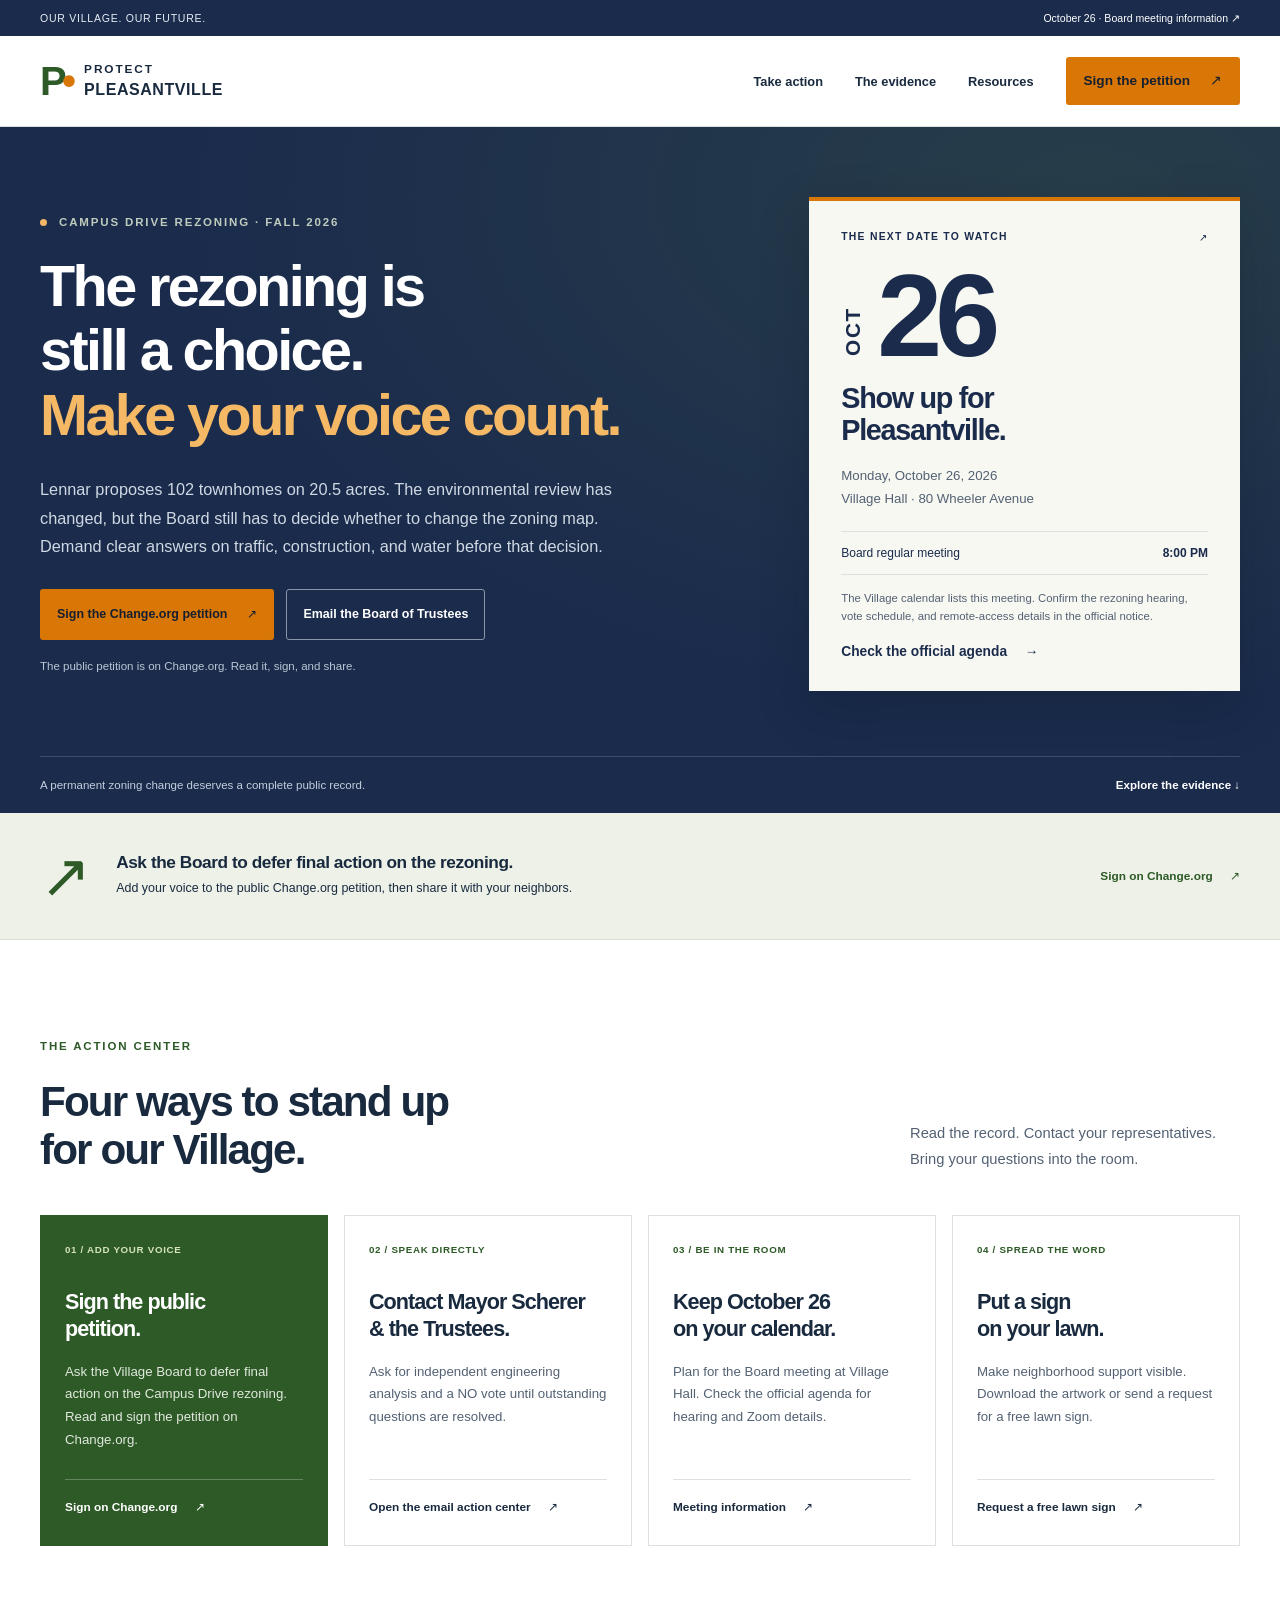
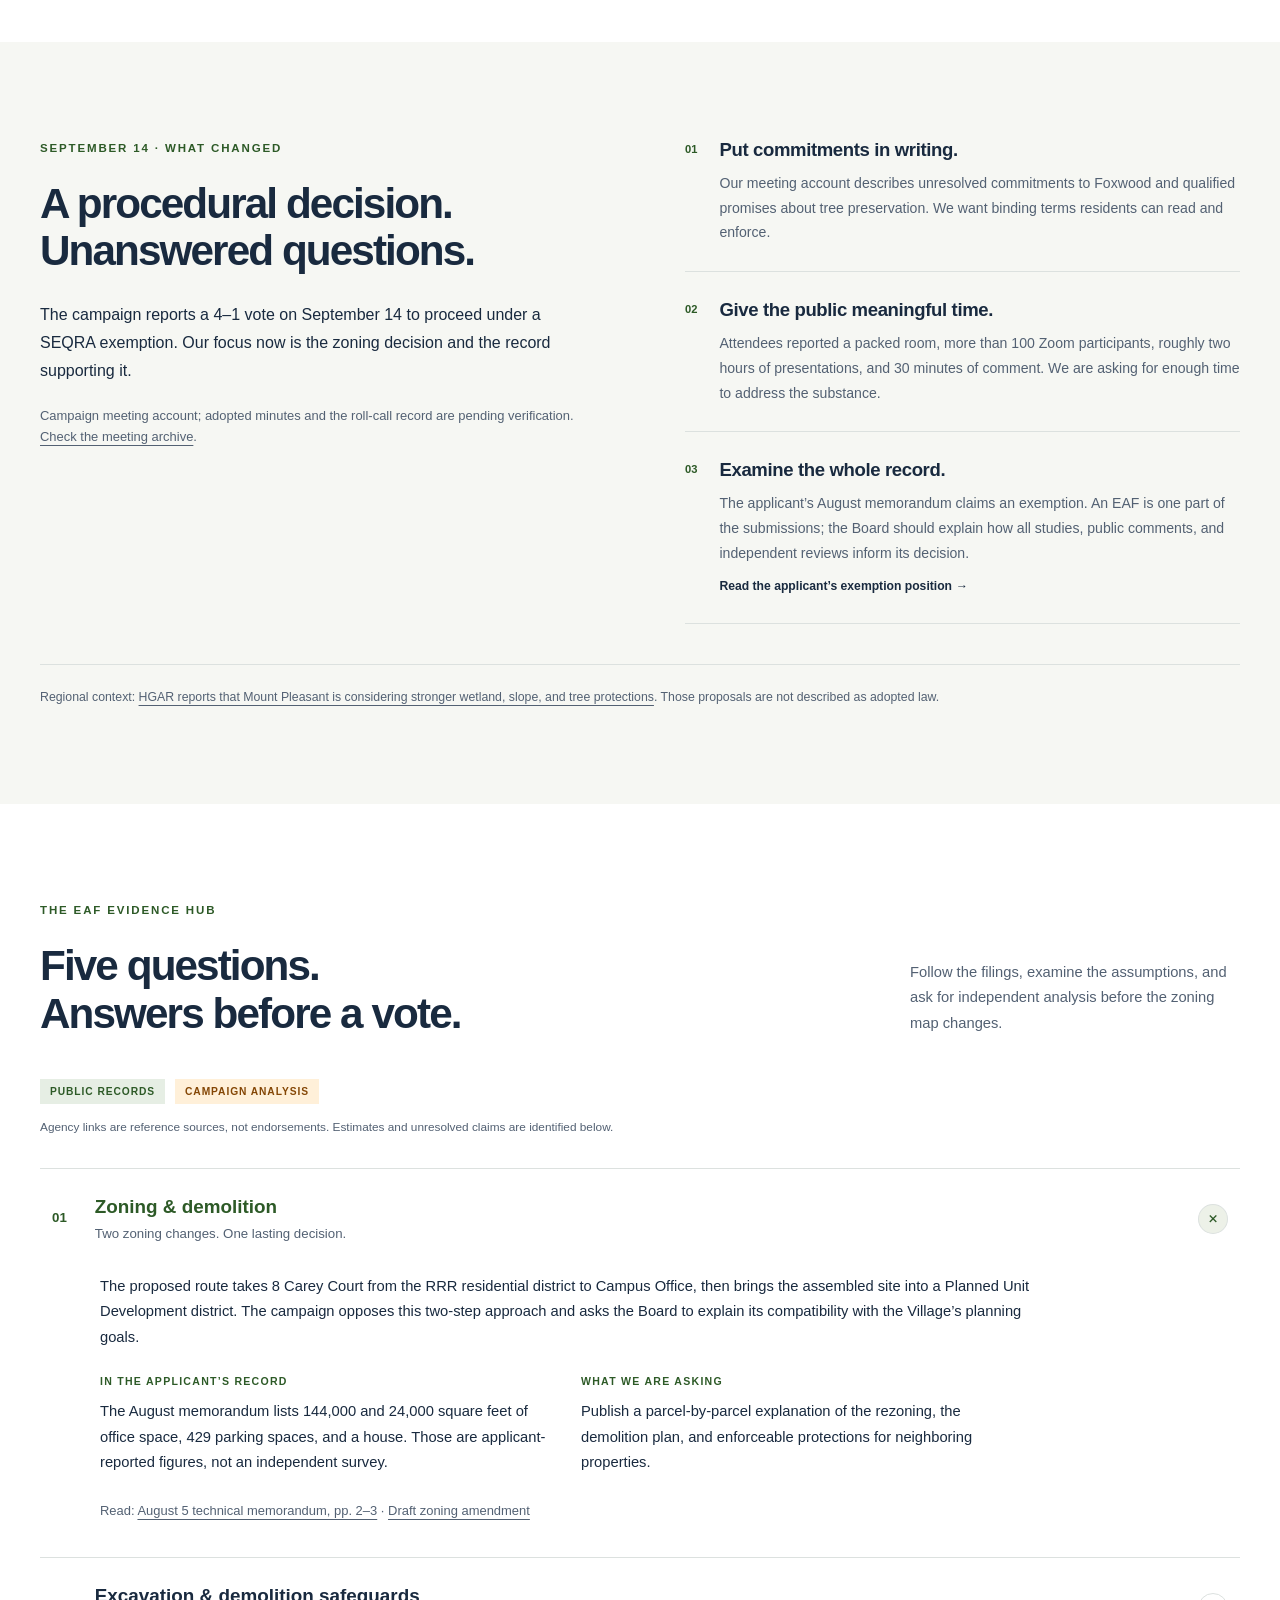
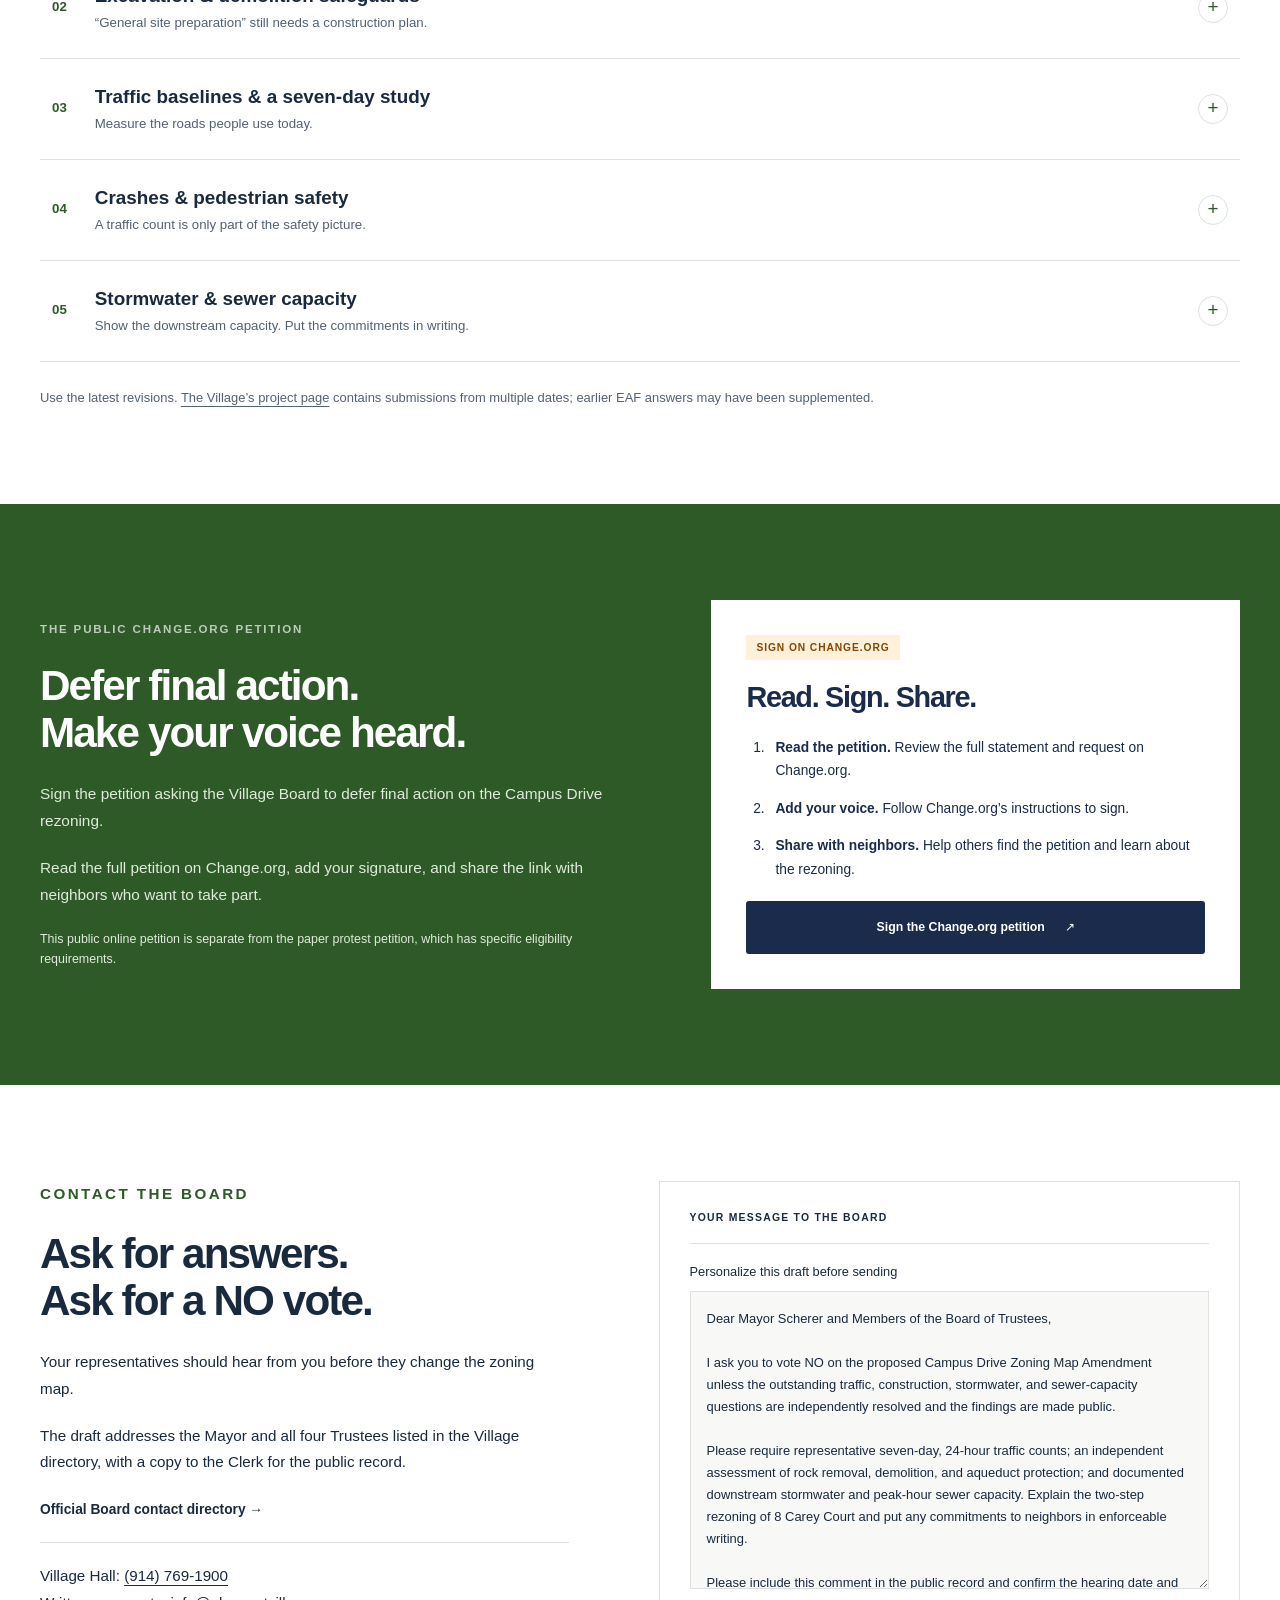
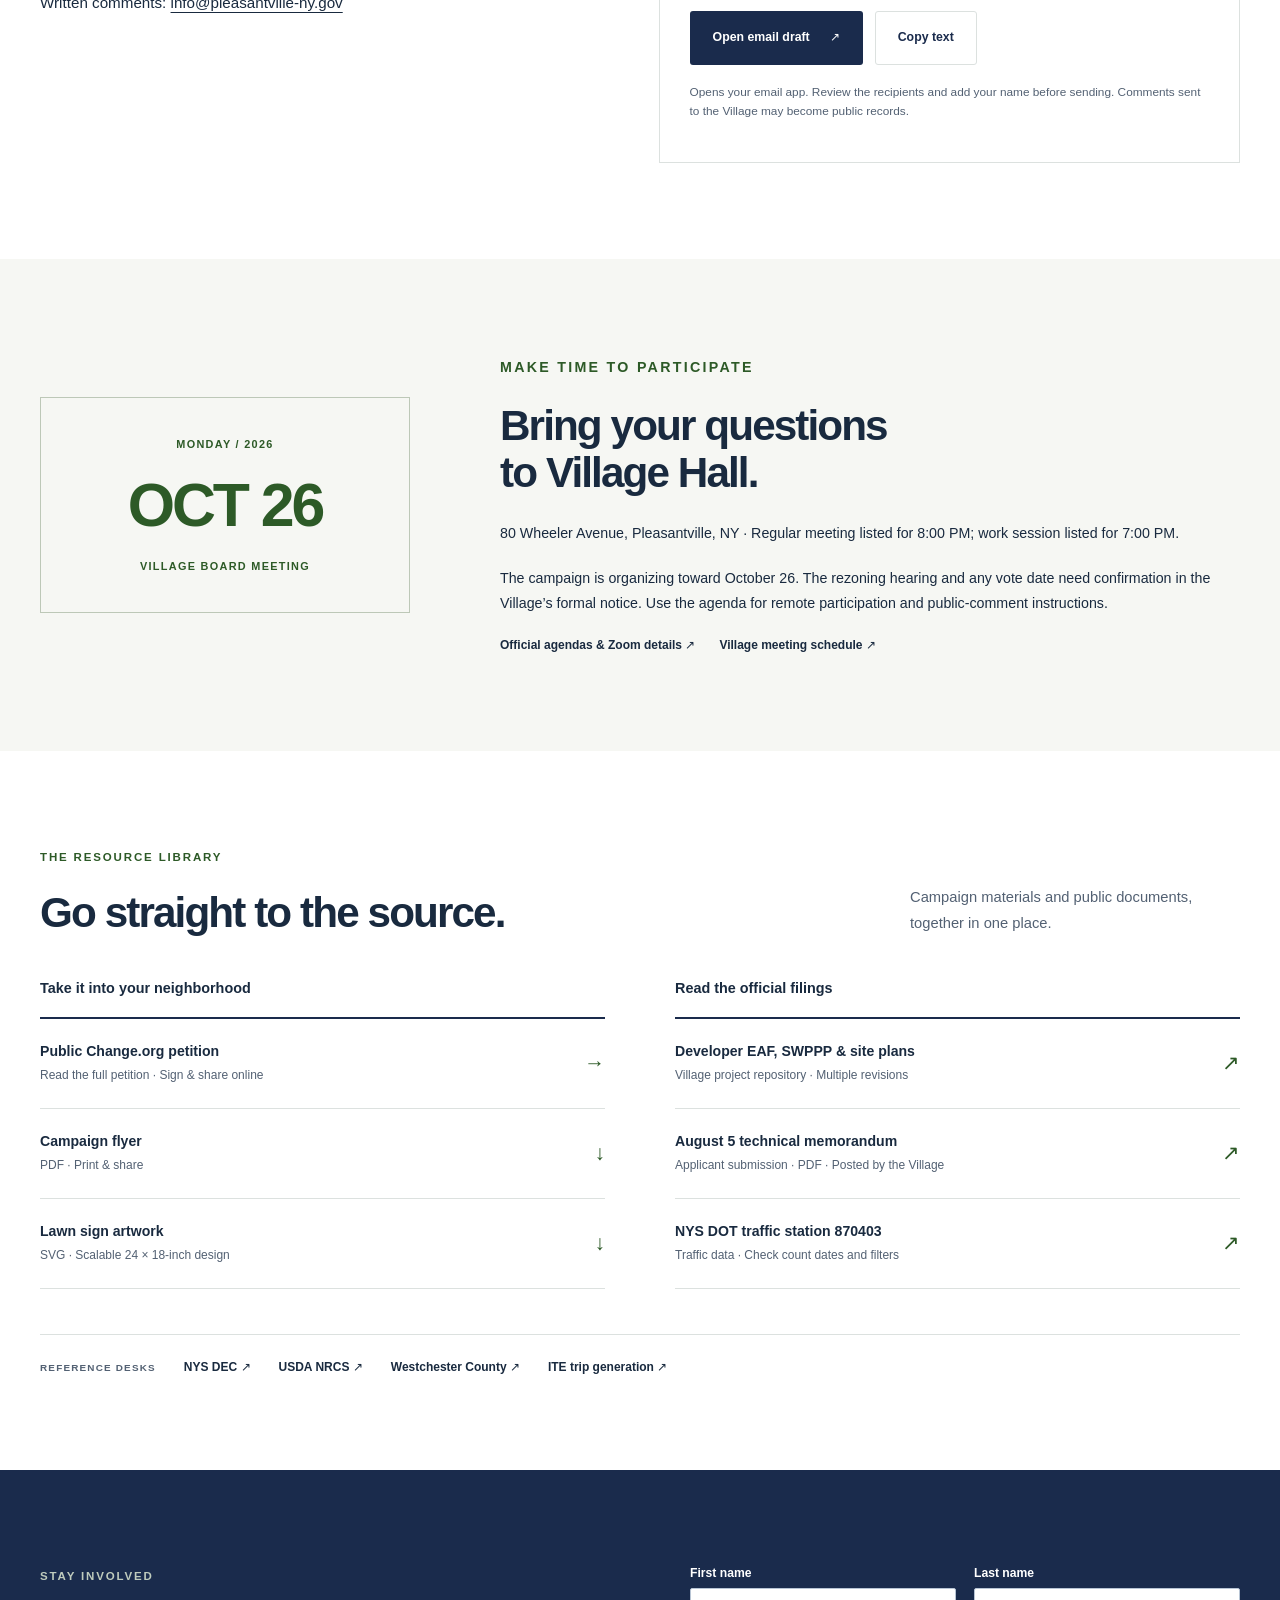
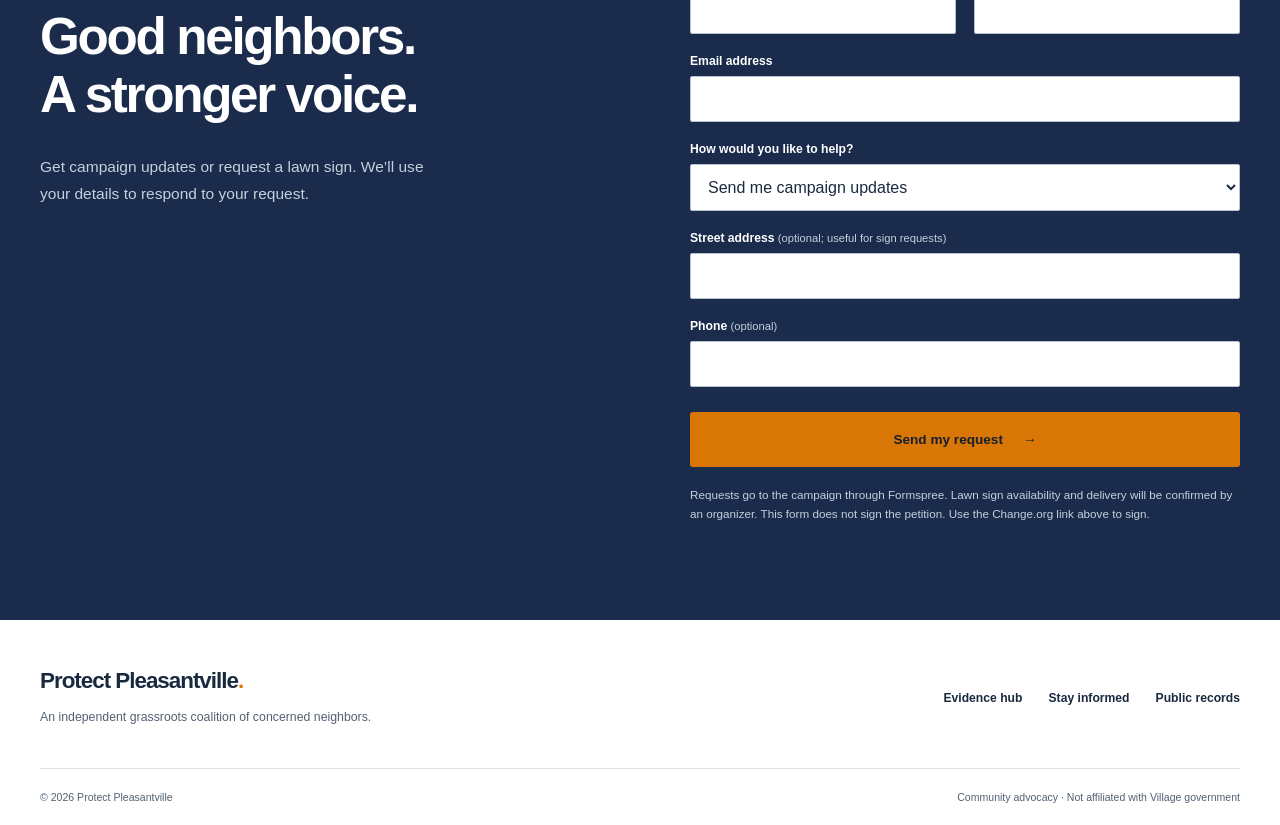
==== commit c8bec3e0: "Replace paper protest promotion with public Change.org petition" ====
--- a/index.html
+++ b/index.html
@@ -6,7 +6,7 @@
     <title>Protect Pleasantville | Make Your Voice Count</title>
     <meta
       name="description"
-      content="Read the Campus Drive rezoning record, learn about the protest petition, and contact the Pleasantville Board of Trustees."
+      content="Read the Campus Drive rezoning record, sign the public Change.org petition, and contact the Pleasantville Board of Trustees."
     />
     <meta name="theme-color" content="#1A2B4C" />
     <link rel="canonical" href="https://protectpleasantville.org/" />
@@ -16,7 +16,7 @@
     />
     <meta
       property="og:description"
-      content="Read the Campus Drive rezoning record, learn about the protest petition, and contact the Pleasantville Board of Trustees."
+      content="Read the Campus Drive rezoning record, sign the public Change.org petition, and contact the Pleasantville Board of Trustees."
     />
     <meta property="og:type" content="website" />
     <meta property="og:url" content="https://protectpleasantville.org/" />
@@ -37,7 +37,7 @@
     />
     <meta
       name="twitter:description"
-      content="Read the Campus Drive rezoning record, learn about the protest petition, and contact the Pleasantville Board of Trustees."
+      content="Read the Campus Drive rezoning record, sign the public Change.org petition, and contact the Pleasantville Board of Trustees."
     />
     <meta
       name="twitter:image"
@@ -70,8 +70,10 @@
           <a href="#action-center">Take action</a
           ><a href="the-facts.html">The evidence</a
           ><a href="#resources">Resources</a
-          ><a class="button small" href="#petition"
-            >Protest petition <span aria-hidden="true">↗</span></a
+          ><a
+            class="button small"
+            href="https://www.change.org/p/defer-final-action-on-the-campus-drive-rezoning-7a6144cc-f314-4ae5-8ac4-41b926bbaa5f"
+            >Sign the petition <span aria-hidden="true">↗</span></a
           >
         </nav>
         <details class="mobile-nav">
@@ -80,7 +82,9 @@
             <a href="#action-center">Take action</a
             ><a href="the-facts.html">The evidence</a
             ><a href="#resources">Resources</a
-            ><a href="#petition">Protest petition</a
+            ><a
+              href="https://www.change.org/p/defer-final-action-on-the-campus-drive-rezoning-7a6144cc-f314-4ae5-8ac4-41b926bbaa5f"
+              >Sign the petition</a
             ><a href="#contact">Contact the Board</a>
           </nav>
         </details>
@@ -105,15 +109,17 @@
               construction, and water before that decision.
             </p>
             <div class="hero-actions">
-              <a class="button" href="#petition"
-                >Sign the 4/5ths protest petition
+              <a
+                class="button"
+                href="https://www.change.org/p/defer-final-action-on-the-campus-drive-rezoning-7a6144cc-f314-4ae5-8ac4-41b926bbaa5f"
+                >Sign the Change.org petition
                 <span aria-hidden="true">↗</span></a
               ><a class="button outline" href="#contact"
                 >Email the Board of Trustees</a
               >
             </div>
             <p class="hero-caption">
-              100-foot buffer property owners: check eligibility below.
+              The public petition is on Change.org. Read it, sign, and share.
             </p>
           </div>
           <aside class="meeting-card" aria-labelledby="meeting-title">
@@ -150,17 +156,18 @@
       </section>
       <section class="vote-strip">
         <div class="container vote-inner">
-          <div class="vote-number">4<span>/</span>5</div>
+          <div class="vote-number" aria-hidden="true">↗</div>
           <div>
-            <h2>A valid protest can change the voting threshold.</h2>
-            <p>
-              On a five-member Board, the applicable supermajority requires four
-              affirmative votes. If that threshold applies, two NO votes would
-              prevent passage of that amendment.
-            </p>
-          </div>
-          <a href="#petition" class="text-link"
-            >How the protest works <span aria-hidden="true">→</span></a
+            <h2>Ask the Board to defer final action on the rezoning.</h2>
+            <p>
+              Add your voice to the public Change.org petition, then share it
+              with your neighbors.
+            </p>
+          </div>
+          <a
+            href="https://www.change.org/p/defer-final-action-on-the-campus-drive-rezoning-7a6144cc-f314-4ae5-8ac4-41b926bbaa5f"
+            class="text-link"
+            >Sign on Change.org <span aria-hidden="true">↗</span></a
           >
         </div>
       </section>
@@ -178,15 +185,16 @@
           </div>
           <div class="action-grid">
             <article class="action-card featured">
-              <span class="card-number">01 / PROPERTY OWNERS</span>
-              <h3>Make the protest<br />petition count.</h3>
+              <span class="card-number">01 / ADD YOUR VOICE</span>
+              <h3>Sign the public<br />petition.</h3>
               <p>
-                Owners in the qualifying 100-foot areas can help meet the
-                land-area threshold for a supermajority vote.
+                Ask the Village Board to defer final action on the Campus Drive
+                rezoning. Read and sign the petition on Change.org.
               </p>
-              <a class="text-link" href="#petition"
-                >Check eligibility &amp; petition status
-                <span aria-hidden="true">↗</span></a
+              <a
+                class="text-link"
+                href="https://www.change.org/p/defer-final-action-on-the-campus-drive-rezoning-7a6144cc-f314-4ae5-8ac4-41b926bbaa5f"
+                >Sign on Change.org <span aria-hidden="true">↗</span></a
               >
             </article>
             <article class="action-card">
@@ -627,55 +635,42 @@
       <section class="section petition-section" id="petition">
         <div class="container petition-grid">
           <div>
-            <p class="eyebrow light">THE 4/5THS PROTEST PETITION</p>
-            <h2>Own property near the site?<br />Your parcel could matter.</h2>
+            <p class="eyebrow light">THE PUBLIC CHANGE.ORG PETITION</p>
+            <h2>Defer final action.<br />Make your voice heard.</h2>
             <p class="lead">
-              A qualifying written protest can require four affirmative votes on
-              the five-member Board.
-            </p>
-            <p>
-              State law sets a 20% <strong>land-area</strong> threshold within
-              specified categories, including adjacent land extending 100 feet
-              and directly opposite land extending 100 feet from its street
-              frontage. It is not a count of neighboring households.
+              Sign the petition asking the Village Board to defer final action
+              on the Campus Drive rezoning.
+            </p>
+            <p>
+              Read the full petition on Change.org, add your signature, and
+              share the link with neighbors who want to take part.
             </p>
             <p class="source">
-              <a href="https://www.nysenate.gov/legislation/laws/VIL/7-708"
-                >Read NYS Village Law § 7-708</a
-              >
-              ·
-              <a href="https://ecode360.com/10903365"
-                >Village Code: see § 185-58H</a
-              >
+              This public online petition is separate from the paper protest
+              petition, which has specific eligibility requirements.
             </p>
           </div>
           <div class="petition-card">
-            <span class="tag amber">PETITION PACKET PENDING</span>
-            <h3>Check. Sign. Submit.</h3>
+            <span class="tag amber">SIGN ON CHANGE.ORG</span>
+            <h3>Read. Sign. Share.</h3>
             <ol>
               <li>
-                <strong>Confirm your parcel.</strong> Have the organizer verify
-                ownership, the applicable boundary, and how your land area is
-                counted.
+                <strong>Read the petition.</strong> Review the full statement
+                and request on Change.org.
               </li>
               <li>
-                <strong>Use the approved packet.</strong> Confirm signature
-                requirements, parcel details, and any co-owner or association
-                authorization.
+                <strong>Add your voice.</strong> Follow Change.org’s
+                instructions to sign.
               </li>
               <li>
-                <strong>Follow filing instructions.</strong> Confirm the
-                deadline and delivery method with the Village Clerk.
+                <strong>Share with neighbors.</strong> Help others find the
+                petition and learn about the rezoning.
               </li>
             </ol>
-            <p class="fine-print">
-              The organizer-approved PDF and submission instructions have not
-              yet been supplied. An interest form is not a signed statutory
-              protest.
-            </p>
-            <a class="button navy" href="#join-form" data-interest="petition"
-              >Notify me when the packet is ready
-              <span aria-hidden="true">→</span></a
+            <a
+              class="button navy"
+              href="https://www.change.org/p/defer-final-action-on-the-campus-drive-rezoning-7a6144cc-f314-4ae5-8ac4-41b926bbaa5f"
+              >Sign the Change.org petition <span aria-hidden="true">↗</span></a
             >
           </div>
         </div>
@@ -795,11 +790,13 @@
           <div class="resource-grid">
             <div>
               <h3>Take it into your neighborhood</h3>
-              <a class="resource-row" href="#petition"
-                ><span
-                  ><strong>4/5ths protest petition</strong
+              <a
+                class="resource-row"
+                href="https://www.change.org/p/defer-final-action-on-the-campus-drive-rezoning-7a6144cc-f314-4ae5-8ac4-41b926bbaa5f"
+                ><span
+                  ><strong>Public Change.org petition</strong
                   ><small
-                    >Organizer-approved PDF pending · View next steps</small
+                    >Read the full petition · Sign &amp; share online</small
                   ></span
                 ><span aria-hidden="true">→</span></a
               ><a class="resource-row" href="assets/campaign-flyer.pdf" download
@@ -868,8 +865,8 @@
             <p class="eyebrow light">STAY INVOLVED</p>
             <h2>Good neighbors.<br />A stronger voice.</h2>
             <p>
-              Get campaign updates, ask about the protest packet, or request a
-              lawn sign. We’ll use your details to respond to your request.
+              Get campaign updates or request a lawn sign. We’ll use your
+              details to respond to your request.
             </p>
           </div>
           <form
@@ -907,9 +904,6 @@
             /><label for="interest">How would you like to help?</label
             ><select id="interest" name="interest">
               <option value="updates">Send me campaign updates</option>
-              <option value="petition">
-                Notify me about the protest packet
-              </option>
               <option value="lawn-sign">
                 I’d like a free lawn sign
               </option></select
@@ -932,7 +926,8 @@
             <p class="fine-print">
               Requests go to the campaign through Formspree. Lawn sign
               availability and delivery will be confirmed by an organizer. This
-              form does not sign or file a protest petition.
+              form does not sign the petition. Use the Change.org link above to
+              sign.
             </p>
           </form>
         </div>
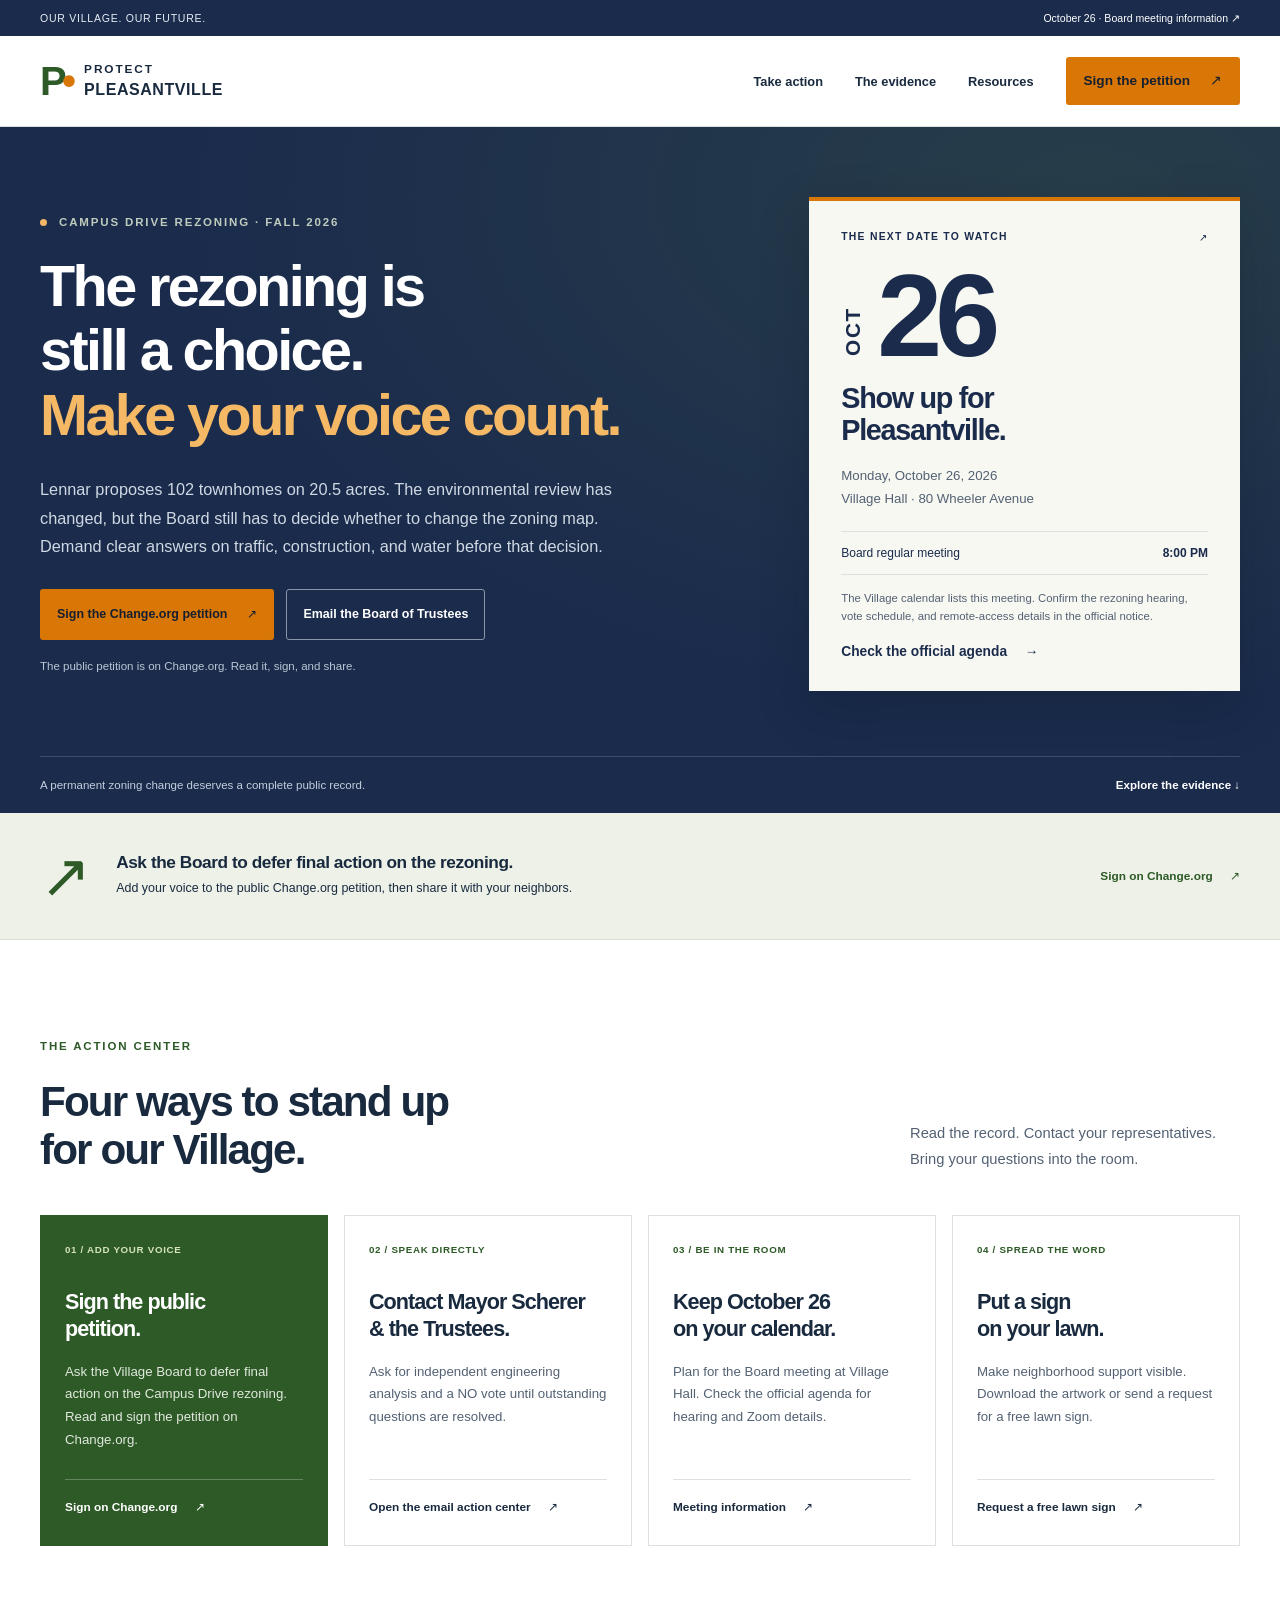
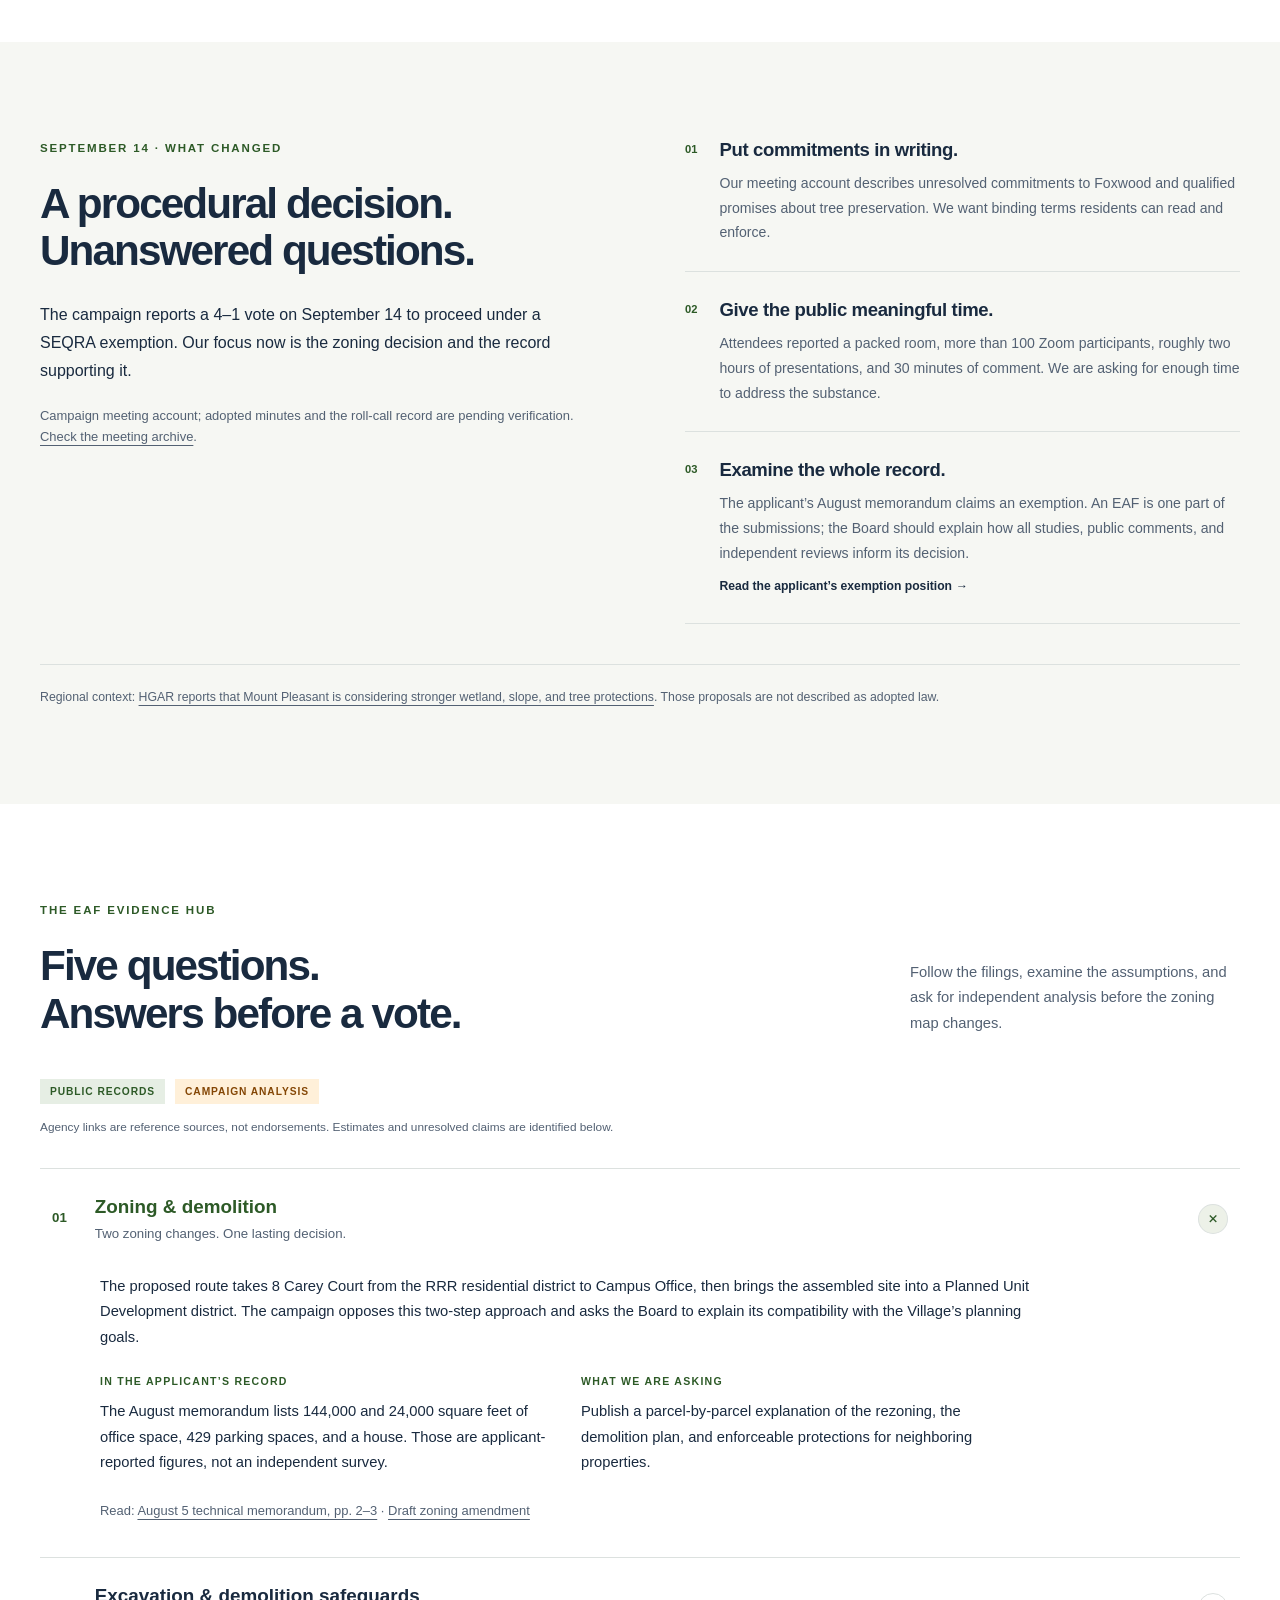
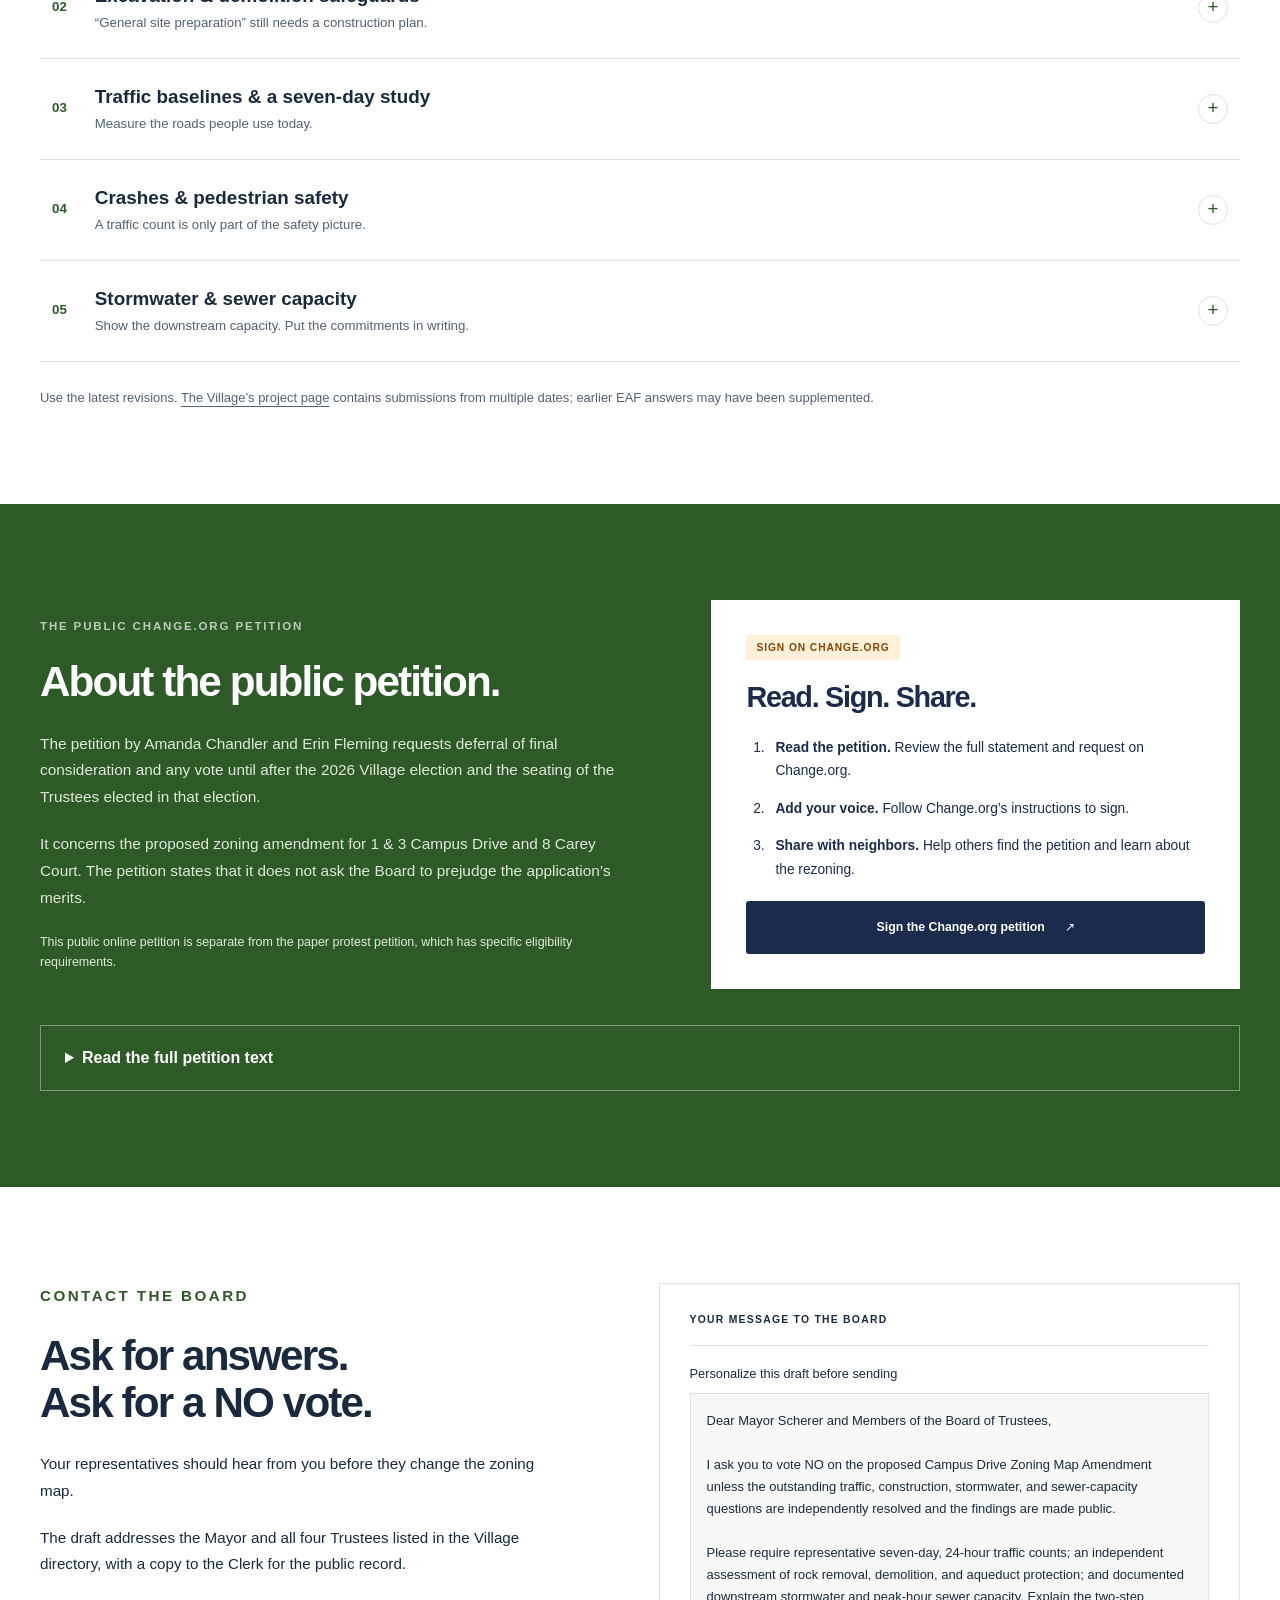
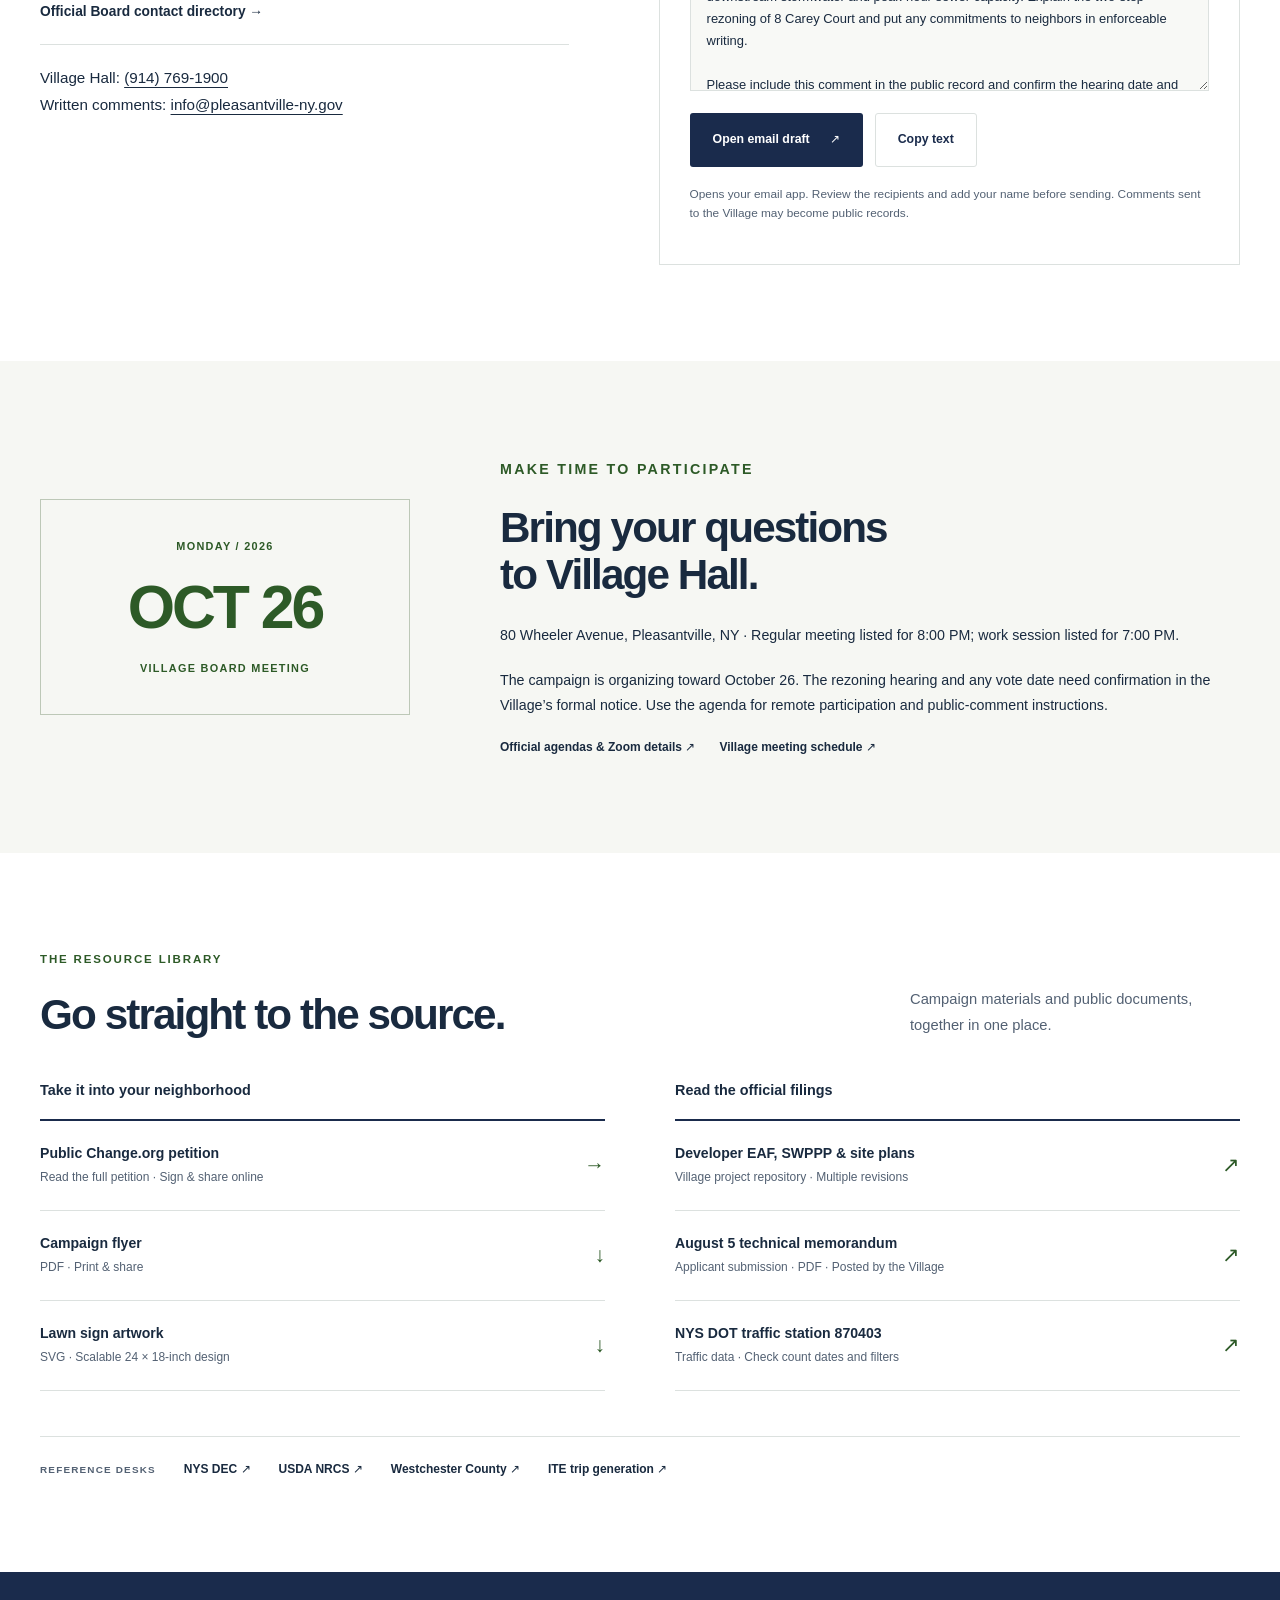
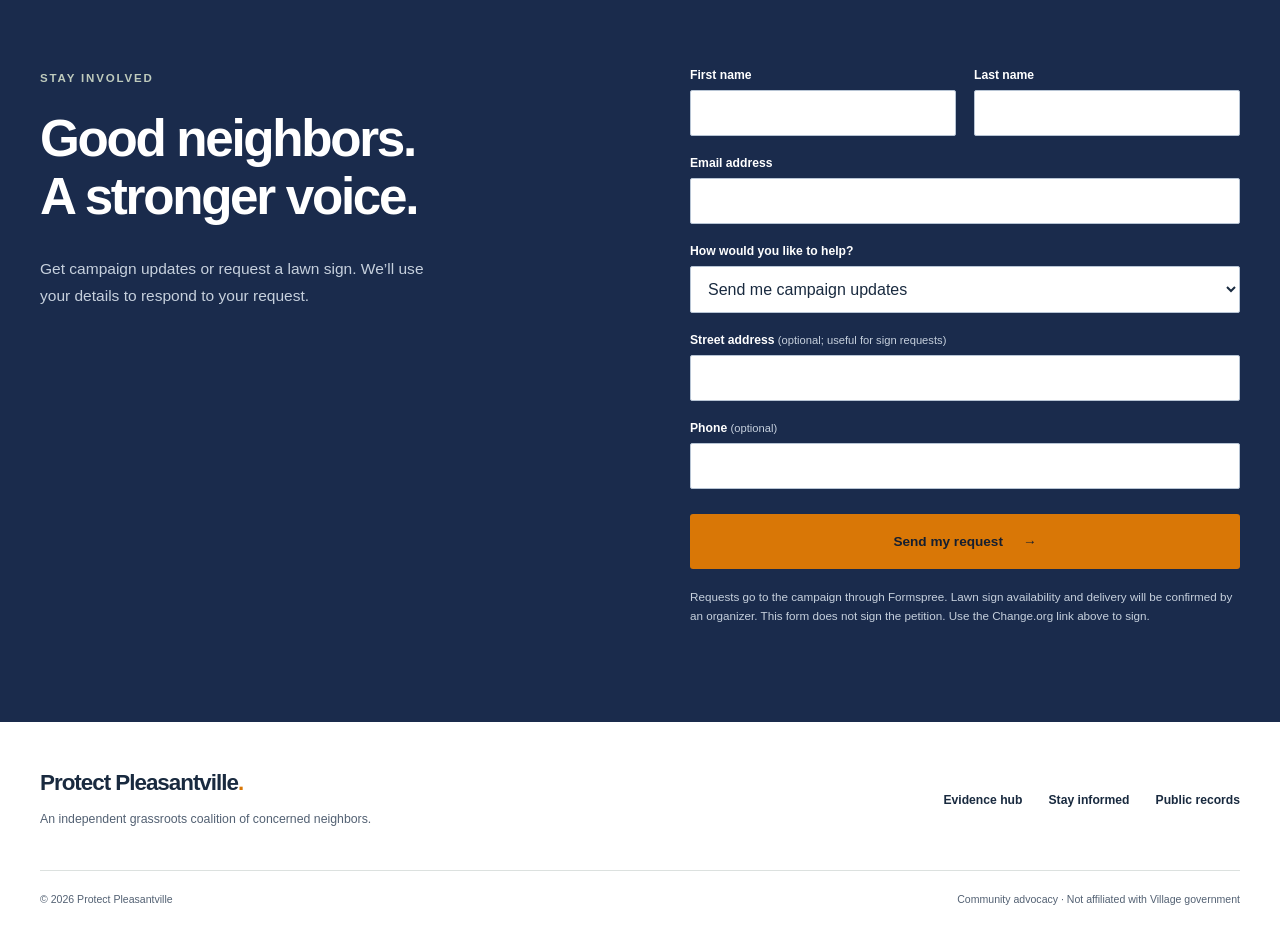
==== commit cdcd32c9: "Add attributed public petition text and clarify deferral request" ====
--- a/index.html
+++ b/index.html
@@ -636,14 +636,16 @@
         <div class="container petition-grid">
           <div>
             <p class="eyebrow light">THE PUBLIC CHANGE.ORG PETITION</p>
-            <h2>Defer final action.<br />Make your voice heard.</h2>
+            <h2>About the public petition.</h2>
             <p class="lead">
-              Sign the petition asking the Village Board to defer final action
-              on the Campus Drive rezoning.
-            </p>
-            <p>
-              Read the full petition on Change.org, add your signature, and
-              share the link with neighbors who want to take part.
+              The petition by Amanda Chandler and Erin Fleming requests deferral
+              of final consideration and any vote until after the 2026 Village
+              election and the seating of the Trustees elected in that election.
+            </p>
+            <p>
+              It concerns the proposed zoning amendment for 1 &amp; 3 Campus
+              Drive and 8 Carey Court. The petition states that it does not ask
+              the Board to prejudge the application’s merits.
             </p>
             <p class="source">
               This public online petition is separate from the paper protest
@@ -673,6 +675,69 @@
               >Sign the Change.org petition <span aria-hidden="true">↗</span></a
             >
           </div>
+        </div>
+        <div class="container petition-transcript">
+          <details>
+            <summary>Read the full petition text</summary>
+            <div class="petition-transcript-body">
+              <p class="source">
+                Petition text supplied by the organizers.
+                <a
+                  href="https://www.change.org/p/defer-final-action-on-the-campus-drive-rezoning-7a6144cc-f314-4ae5-8ac4-41b926bbaa5f"
+                  >View the petition on Change.org</a
+                >.
+              </p>
+              <h3>The Issue</h3>
+              <blockquote>
+                <p>
+                  To the Mayor and Board of Trustees of the Village of
+                  Pleasantville:
+                </p>
+                <p>
+                  We, Amanda Chandler and Erin Fleming and the undersigned
+                  residents of the Village of Pleasantville, respectfully
+                  petition the Village Board of Trustees to defer final
+                  consideration and any vote on the proposed zoning amendment
+                  associated with the development of 1 &amp; 3 Campus Drive and
+                  8 Carey Court until after the 2026 Village election and the
+                  seating of the Trustees elected in that election.
+                </p>
+                <p>
+                  The proposed rezoning represents a significant and lasting
+                  land-use decision for Pleasantville. It has generated
+                  substantial public participation and discussion concerning
+                  development, traffic, infrastructure, schools, environmental
+                  considerations, municipal services, and the future character
+                  of the Village.
+                </p>
+                <p>
+                  With a Village election approaching and two seats on the
+                  five-member Board reaching the end of their current terms in
+                  2026, we believe the public interest would be served by
+                  allowing the electoral process to occur before the Village
+                  takes final legislative action on this consequential rezoning
+                  request.
+                </p>
+                <p>
+                  This petition does not ask the Board to prejudge the merits of
+                  the application. It asks only that final legislative action be
+                  deferred so that Pleasantville voters may participate in the
+                  upcoming election before an irreversible zoning decision is
+                  made.
+                </p>
+                <p>
+                  We affirm that we are residents of the Village of
+                  Pleasantville and that entering my name below constitutes my
+                  signature in support of this petition.
+                </p>
+              </blockquote>
+              <p class="fine-print">
+                The signature statement above is part of the quoted petition.
+                Reading this page or using the campaign contact form does not
+                sign it; signatures are collected on Change.org.
+              </p>
+            </div>
+          </details>
         </div>
       </section>
       <section class="section" id="contact">
--- a/site.css
+++ b/site.css
@@ -1467,3 +1467,45 @@
     display: block;
   }
 }
+
+.petition-transcript {
+  margin-top: 36px;
+}
+.petition-transcript details {
+  border: 1px solid #ffffff60;
+}
+.petition-transcript summary {
+  padding: 20px 24px;
+  font-weight: 700;
+  line-height: 1.5;
+}
+.petition-transcript-body {
+  background: white;
+  color: var(--ink);
+  padding: 28px;
+}
+.petition-transcript-body h3 {
+  margin-top: 24px;
+}
+.petition-transcript blockquote {
+  margin: 24px 0;
+  padding-left: 22px;
+  border-left: 3px solid var(--green);
+}
+.petition-transcript blockquote p {
+  font-size: 0.95rem;
+}
+.petition-transcript .fine-print {
+  margin-bottom: 0;
+}
+.petition-transcript a:hover {
+  color: var(--green);
+}
+@media (max-width: 760px) {
+  .petition-transcript-body {
+    padding: 20px;
+  }
+  .petition-transcript blockquote {
+    padding-left: 14px;
+  }
+}
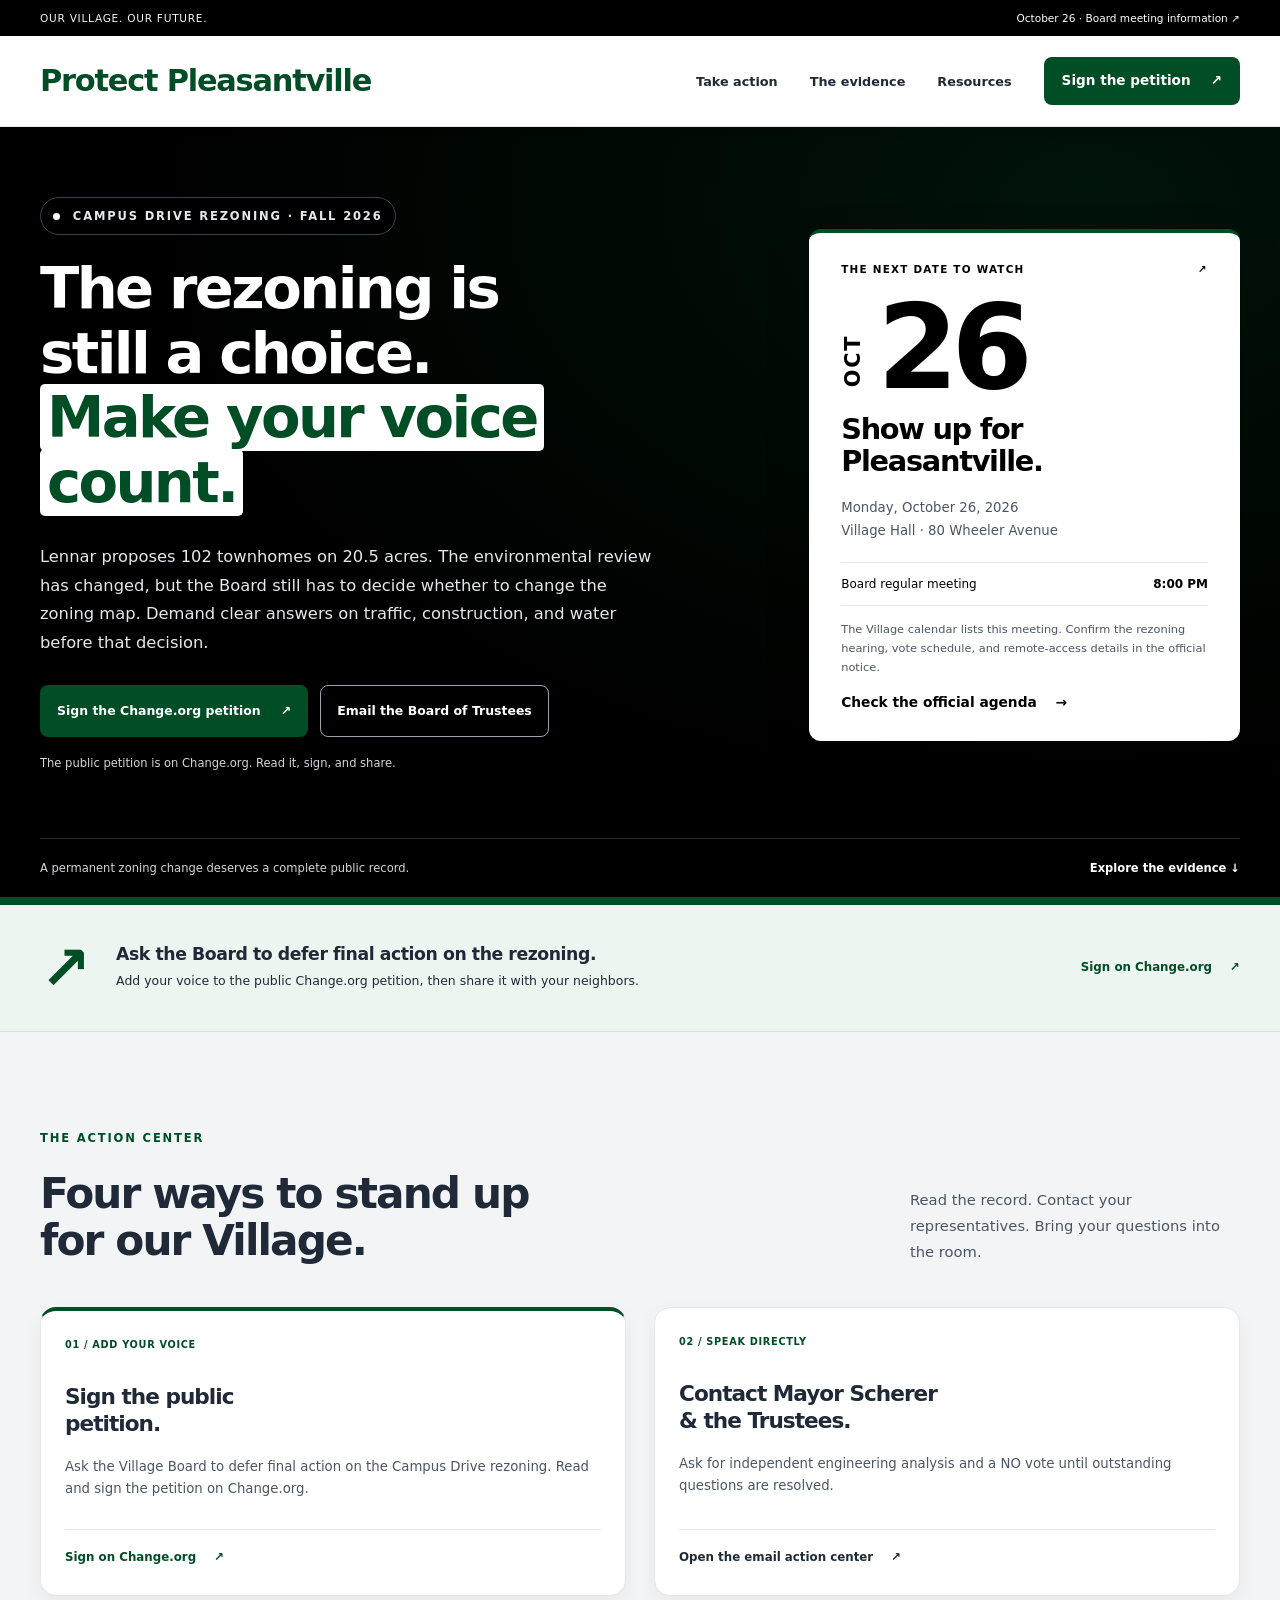
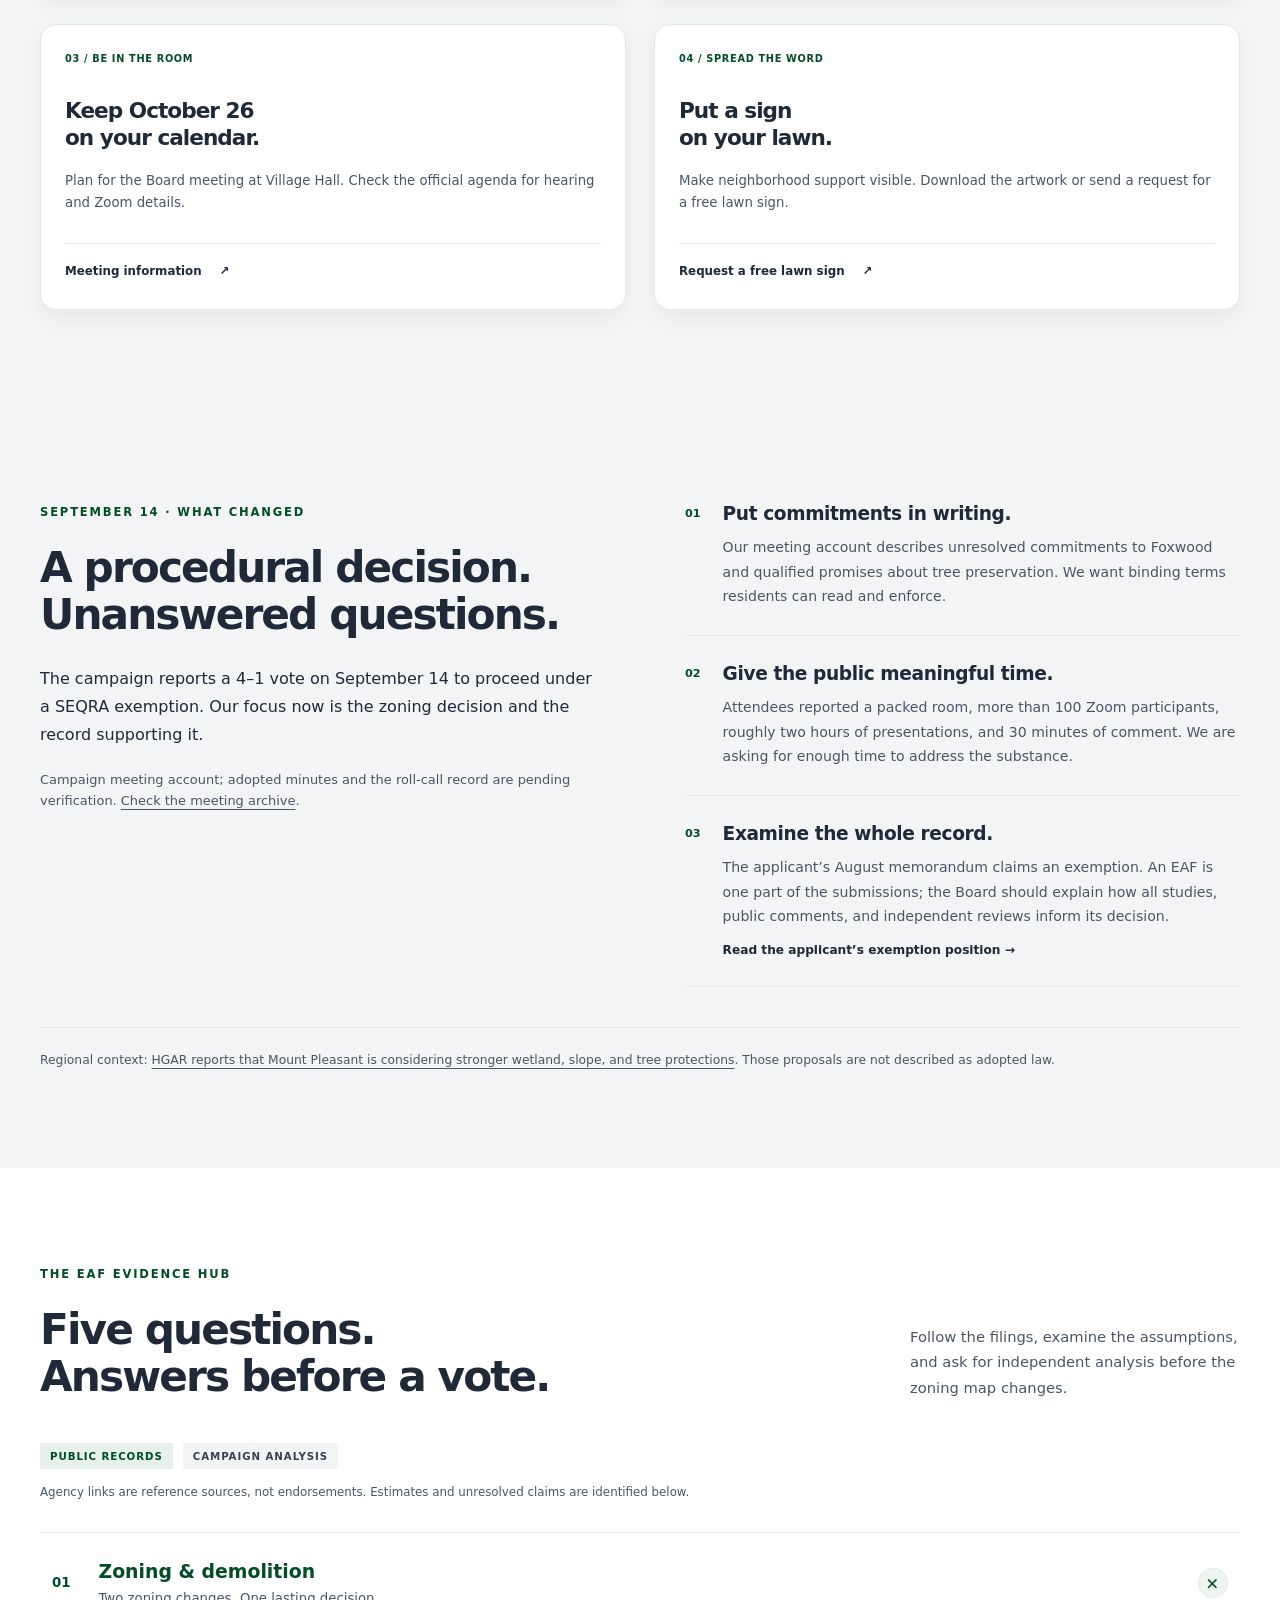
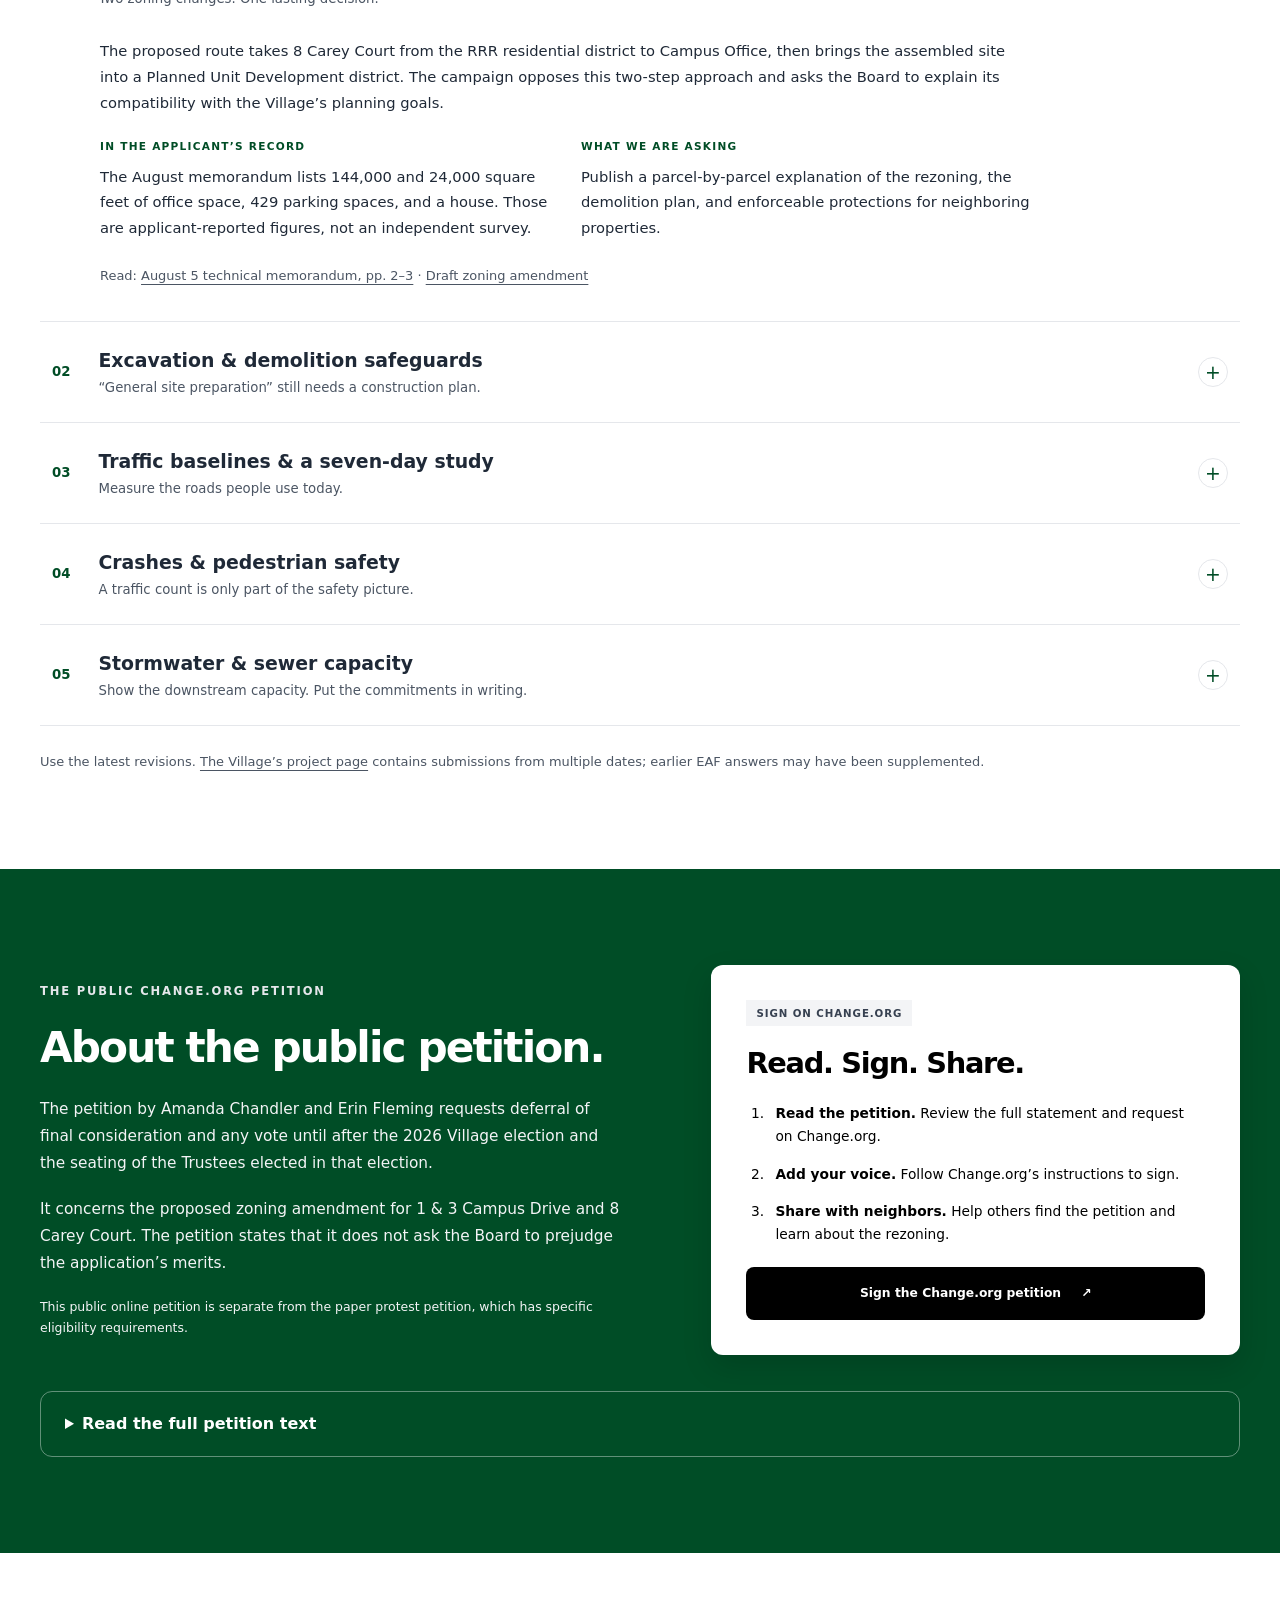
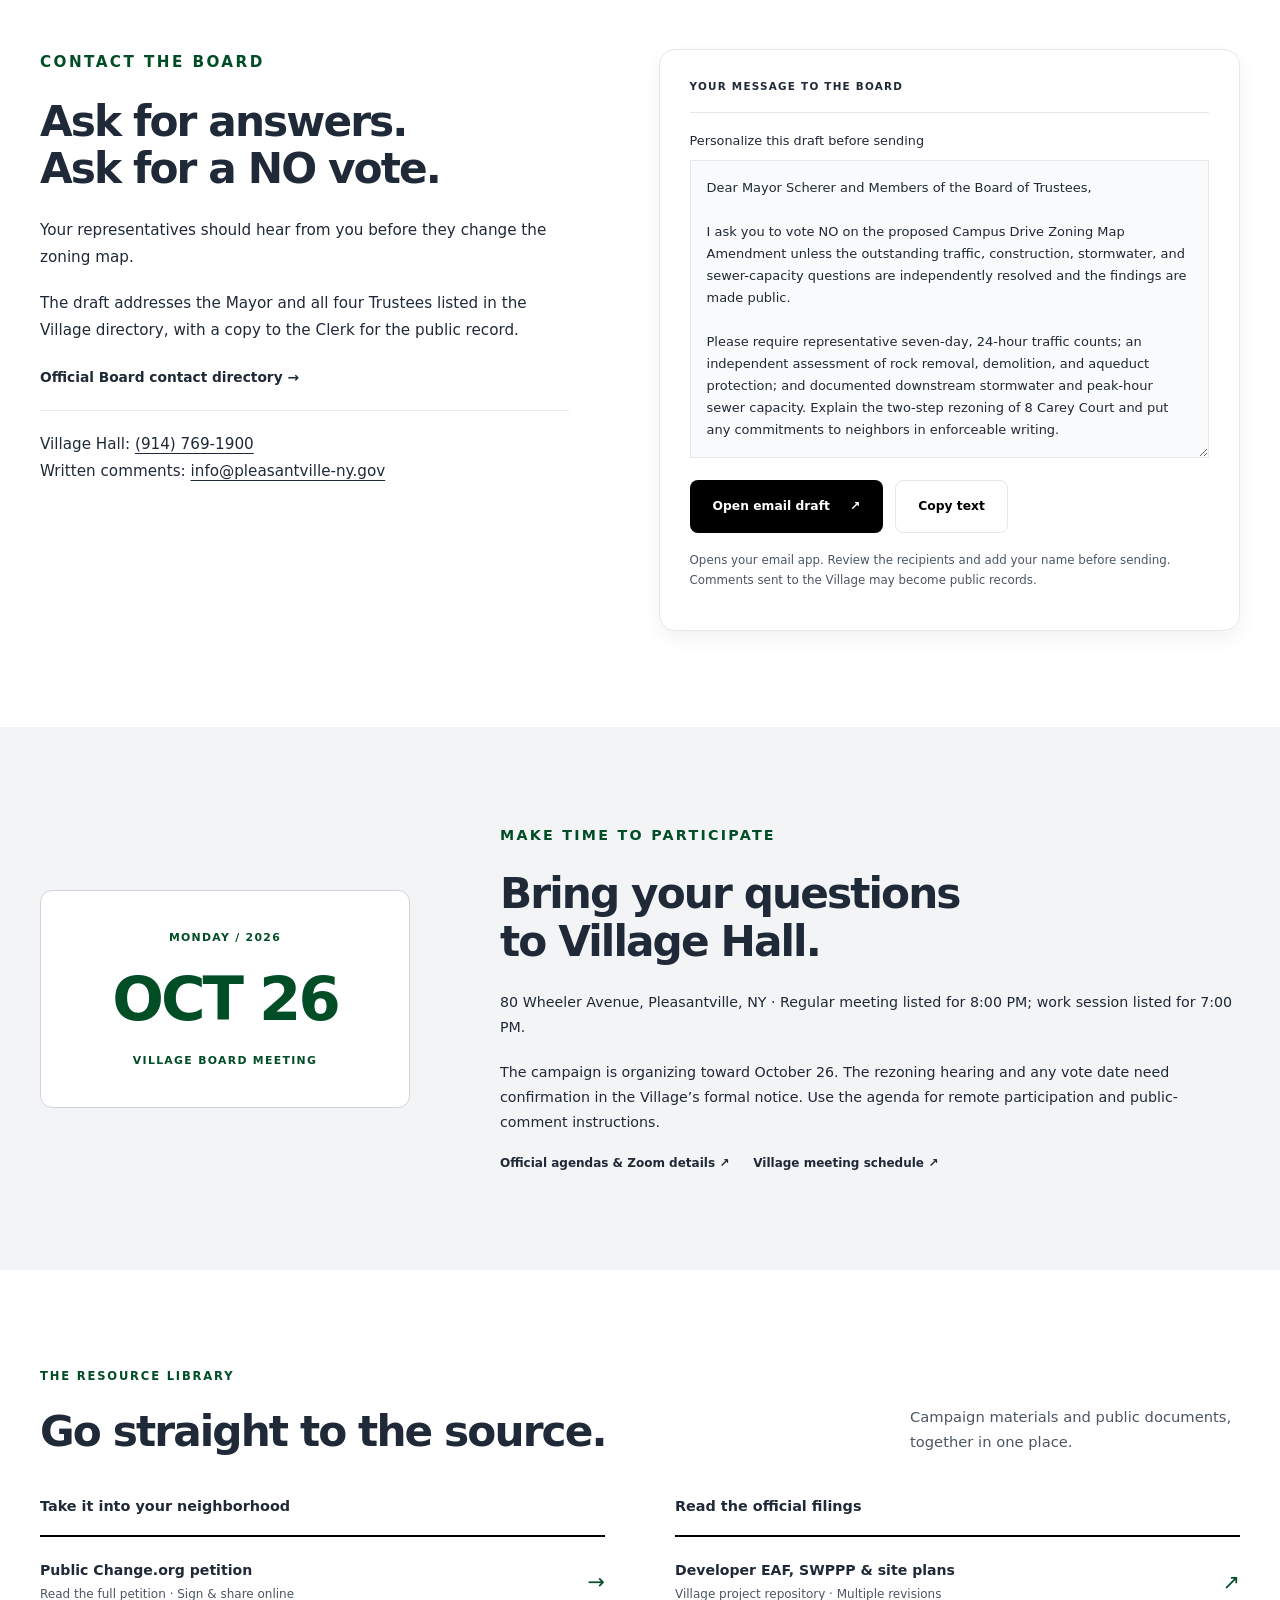
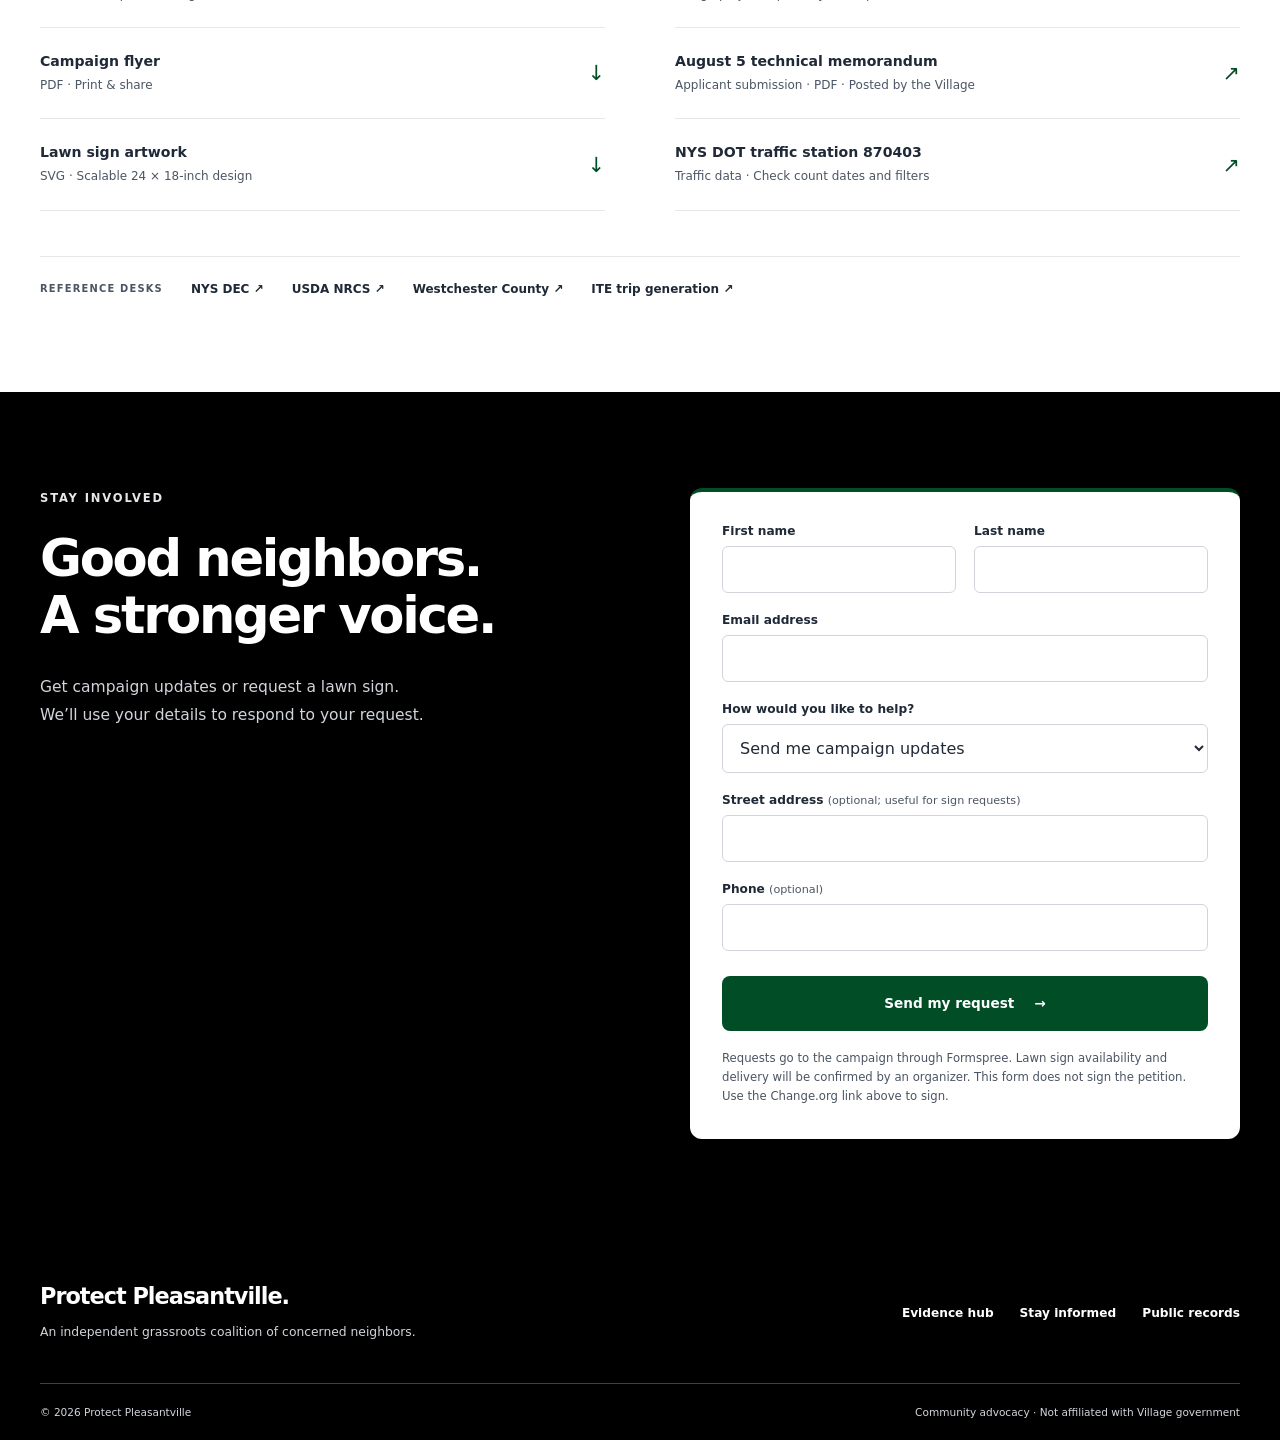
==== commit e1794105: "Restore original Pleasantville green black and white identity" ====
--- a/index.html
+++ b/index.html
@@ -8,7 +8,7 @@
       name="description"
       content="Read the Campus Drive rezoning record, sign the public Change.org petition, and contact the Pleasantville Board of Trustees."
     />
-    <meta name="theme-color" content="#1A2B4C" />
+    <meta name="theme-color" content="#004d26" />
     <link rel="canonical" href="https://protectpleasantville.org/" />
     <meta
       property="og:title"
@@ -63,8 +63,7 @@
           class="brand"
           href="index.html"
           aria-label="Protect Pleasantville home"
-          ><span class="brand-mark" aria-hidden="true">P<span>•</span></span
-          ><span>PROTECT<br /><strong>PLEASANTVILLE</strong></span></a
+          >Protect Pleasantville</a
         >
         <nav class="desktop-nav" aria-label="Main navigation">
           <a href="#action-center">Take action</a
@@ -320,7 +319,7 @@
           </div>
           <div class="source-key">
             <span class="tag">Public records</span
-            ><span class="tag amber">Campaign analysis</span>
+            ><span class="tag neutral">Campaign analysis</span>
             <p>
               Agency links are reference sources, not endorsements. Estimates
               and unresolved claims are identified below.
@@ -653,7 +652,7 @@
             </p>
           </div>
           <div class="petition-card">
-            <span class="tag amber">SIGN ON CHANGE.ORG</span>
+            <span class="tag neutral">SIGN ON CHANGE.ORG</span>
             <h3>Read. Sign. Share.</h3>
             <ol>
               <li>
@@ -670,7 +669,7 @@
               </li>
             </ol>
             <a
-              class="button navy"
+              class="button dark"
               href="https://www.change.org/p/defer-final-action-on-the-campus-drive-rezoning-7a6144cc-f314-4ae5-8ac4-41b926bbaa5f"
               >Sign the Change.org petition <span aria-hidden="true">↗</span></a
             >
@@ -787,7 +786,7 @@
             <div class="email-actions">
               <a
                 href="mailto:pscherer@pleasantville-ny.gov,dvinjamuri@pleasantville-ny.gov,nasquith@pleasantville-ny.gov,palvarez@pleasantville-ny.gov,yhealy@pleasantville-ny.gov?cc=info%40pleasantville-ny.gov&amp;subject=Campus%20Drive%20rezoning%3A%20request%20for%20a%20NO%20vote%20and%20independent%20analysis&amp;body=Dear%20Mayor%20Scherer%20and%20Members%20of%20the%20Board%20of%20Trustees%2C%0A%0AI%20ask%20you%20to%20vote%20NO%20on%20the%20proposed%20Campus%20Drive%20Zoning%20Map%20Amendment%20unless%20the%20outstanding%20traffic%2C%20construction%2C%20stormwater%2C%20and%20sewer-capacity%20questions%20are%20independently%20resolved%20and%20the%20findings%20are%20made%20public.%0A%0APlease%20require%20representative%20seven-day%2C%2024-hour%20traffic%20counts%3B%20an%20independent%20assessment%20of%20rock%20removal%2C%20demolition%2C%20and%20aqueduct%20protection%3B%20and%20documented%20downstream%20stormwater%20and%20peak-hour%20sewer%20capacity.%20Explain%20the%20two-step%20rezoning%20of%208%20Carey%20Court%20and%20put%20any%20commitments%20to%20neighbors%20in%20enforceable%20writing.%0A%0APlease%20include%20this%20comment%20in%20the%20public%20record%20and%20confirm%20the%20hearing%20date%20and%20how%20residents%20can%20participate.%0A%0ASincerely%2C%0A%5BYour%20name%5D%0A%5BYour%20street%20/%20Village%20of%20Pleasantville%5D"
-                class="button navy"
+                class="button dark"
                 >Open email draft <span aria-hidden="true">↗</span></a
               ><button
                 type="button"
--- a/site.css
+++ b/site.css
@@ -1,13 +1,18 @@
 :root {
-  --navy: #1a2b4c;
-  --green: #2d5a27;
-  --amber: #d97706;
-  --ink: #192a3f;
-  --muted: #536173;
-  --paper: #f6f7f3;
-  --line: #dce1df;
+  --black: #000000;
+  --green: #004d26;
+  --ink: #1f2937;
+  --muted: #4b5563;
+  --paper: #f3f4f6;
+  --line: #e5e7eb;
   --white: #fff;
-  font-family: Inter, Arial, Helvetica, sans-serif;
+  font-family:
+    Inter,
+    system-ui,
+    -apple-system,
+    BlinkMacSystemFont,
+    "Segoe UI",
+    sans-serif;
   color: var(--ink);
   background: white;
   font-synthesis: none;
@@ -74,7 +79,12 @@
 }
 em {
   font-style: normal;
-  color: #f5b966;
+  color: var(--green);
+  background: white;
+  padding: 0 0.12em;
+  border-radius: 5px;
+  -webkit-box-decoration-break: clone;
+  box-decoration-break: clone;
 }
 strong {
   font-weight: 750;
@@ -112,7 +122,7 @@
   margin-bottom: 22px;
 }
 .eyebrow.light {
-  color: #bfcbbd;
+  color: #e5e7eb;
 }
 .lead {
   font-size: 1.17rem;
@@ -146,13 +156,13 @@
   font-weight: 800;
   display: inline-block;
   padding: 7px 10px;
-  background: #e6eee4;
-  color: #2d5a27;
+  background: #e6f1eb;
+  color: #004d26;
   white-space: nowrap;
 }
-.tag.amber {
-  background: #fff0d9;
-  color: #844605;
+.tag.neutral {
+  background: #f3f4f6;
+  color: #374151;
 }
 .text-link {
   font-size: 0.86rem;
@@ -181,39 +191,39 @@
   padding: 17px 22px;
   min-height: 50px;
   border: 1px solid transparent;
-  background: var(--amber);
-  color: #151f30;
+  background: var(--green);
+  color: #ffffff;
   font-size: 0.85rem;
   font-weight: 800;
   text-decoration: none;
   line-height: 1.4;
-  border-radius: 3px;
+  border-radius: 8px;
   text-align: center;
 }
 .button:hover {
-  background: #f4a52e;
-  color: #121c2b;
+  background: #003319;
+  color: #ffffff;
   transform: translateY(-1px);
 }
 .button.outline {
-  border-color: #8a96a8;
+  border-color: #9ca3af;
   background: transparent;
   color: white;
 }
 .button.outline:hover {
   background: #ffffff12;
 }
-.button.navy {
-  background: var(--navy);
+.button.dark {
+  background: var(--black);
   color: white;
 }
-.button.navy:hover {
-  background: #2c426b;
+.button.dark:hover {
+  background: #1a1a1a;
 }
 .button.plain {
   background: white;
   border-color: var(--line);
-  color: var(--navy);
+  color: var(--black);
 }
 .button.small {
   padding: 13px 17px;
@@ -226,15 +236,15 @@
   top: 10px;
   transform: translateY(-160%);
   background: white;
-  color: var(--navy);
+  color: var(--black);
   padding: 15px;
 }
 .skip-link:focus {
   transform: none;
 }
 .announcement {
-  background: var(--navy);
-  color: #e7edf5;
+  background: var(--black);
+  color: #f3f4f6;
   font-size: 0.66rem;
   letter-spacing: 0.07em;
 }
@@ -254,6 +264,7 @@
   text-decoration: underline;
 }
 .site-header {
+  box-shadow: 0 3px 8px #00000012;
   position: sticky;
   top: 0;
   z-index: 20;
@@ -269,28 +280,12 @@
   gap: 24px;
 }
 .brand {
-  display: flex;
-  align-items: center;
-  gap: 13px;
   text-decoration: none;
-  font-size: 0.74rem;
-  letter-spacing: 0.16em;
-  line-height: 1.45;
-  font-weight: 550;
-}
-.brand strong {
-  font-size: 1rem;
-  letter-spacing: 0.035em;
-}
-.brand-mark {
-  font-size: 2.5rem;
-  font-weight: 900;
-  letter-spacing: -0.12em;
-  color: var(--green);
-  line-height: 1;
-}
-.brand-mark span {
-  color: var(--amber);
+  font-size: 1.9rem;
+  letter-spacing: -0.04em;
+  line-height: 1.2;
+  font-weight: 800;
+  color: var(--green);
 }
 .desktop-nav {
   display: flex;
@@ -303,14 +298,15 @@
   text-decoration: none;
 }
 .desktop-nav [aria-current] {
-  border-bottom: 2px solid var(--amber);
+  border-bottom: 2px solid var(--green);
   padding-bottom: 5px;
 }
 .mobile-nav {
   display: none;
 }
 .hero {
-  background: var(--navy);
+  border-bottom: 8px solid var(--green);
+  background: var(--black);
   color: white;
   position: relative;
   overflow: hidden;
@@ -320,7 +316,7 @@
   position: absolute;
   inset: 0;
   pointer-events: none;
-  background: radial-gradient(ellipse at 85% 10%, #36524677, transparent 60%);
+  background: radial-gradient(ellipse at 85% 10%, #004d2640, transparent 60%);
 }
 .hero-grid {
   position: relative;
@@ -335,14 +331,14 @@
 }
 .status-dot {
   display: inline-block;
-  background: #f3b566;
+  background: #ffffff;
   width: 7px;
   height: 7px;
   border-radius: 50%;
   margin-right: 7px;
 }
 .hero-description {
-  color: #d0d8e3;
+  color: #e5e7eb;
   max-width: 620px;
   font-size: 1.02rem;
 }
@@ -358,16 +354,17 @@
 }
 .hero-caption {
   font-size: 0.72rem;
-  color: #bac7d4;
+  color: #d1d5db;
   margin: 16px 0 0;
 }
 .meeting-card {
-  background: #f8f8f2;
-  color: var(--navy);
+  border-radius: 12px;
+  background: #ffffff;
+  color: var(--black);
   padding: 30px 32px 28px;
-  border-top: 4px solid var(--amber);
+  border-top: 4px solid var(--green);
   position: relative;
-  box-shadow: 0 18px 45px #0c192640;
+  box-shadow: 0 18px 45px #00000030;
 }
 .card-kicker {
   font-size: 0.65rem;
@@ -425,7 +422,7 @@
   justify-content: space-between;
   gap: 25px;
   font-size: 0.72rem;
-  color: #c4cfdd;
+  color: #d1d5db;
 }
 .hero-bottom a {
   text-decoration: none;
@@ -433,8 +430,8 @@
   font-weight: 700;
 }
 .vote-strip {
-  background: #edf1e8;
-  border-bottom: 1px solid #d8e0d4;
+  background: #edf5f0;
+  border-bottom: 1px solid #d1e2d7;
 }
 .vote-inner {
   display: flex;
@@ -451,7 +448,7 @@
 }
 .vote-number span {
   font-size: 2.6rem;
-  color: #91a58b;
+  color: #527860;
 }
 .vote-inner h2 {
   font-size: 1.08rem;
@@ -485,10 +482,13 @@
 }
 .action-grid {
   display: grid;
-  grid-template-columns: repeat(4, 1fr);
-  gap: 16px;
+  grid-template-columns: repeat(2, 1fr);
+  gap: 28px;
 }
 .action-card {
+  border-radius: 16px;
+  background: white;
+  box-shadow: 0 8px 20px #0000000d;
   padding: 28px 24px;
   border: 1px solid var(--line);
   display: flex;
@@ -519,21 +519,22 @@
   padding-top: 18px;
 }
 .action-card.featured {
-  background: var(--green);
-  color: white;
-  border-color: var(--green);
+  background: white;
+  color: var(--ink);
+  border-top: 4px solid var(--green);
 }
 .featured .card-number {
-  color: #d5e4b8;
+  color: var(--green);
 }
 .featured p {
-  color: #e2e9de;
+  color: var(--muted);
 }
 .featured .text-link {
-  border-color: #ffffff40;
+  border-color: var(--line);
+  color: var(--green);
 }
 .featured a:hover {
-  color: #f5b966;
+  color: #003319;
 }
 .muted-section {
   background: var(--paper);
@@ -645,7 +646,7 @@
 }
 .evidence-item[open] .expand {
   transform: rotate(45deg);
-  background: #edf1e8;
+  background: #edf5f0;
 }
 .evidence-item[open] summary {
   color: var(--green);
@@ -699,7 +700,7 @@
   color: var(--muted);
 }
 .calculation b {
-  color: var(--amber);
+  color: var(--green);
 }
 .calculation p {
   font-size: 0.82rem;
@@ -719,19 +720,21 @@
   margin-bottom: 25px;
 }
 .petition-grid > div:not(.petition-card) > p:not(.eyebrow) {
-  color: #e1eadd;
+  color: #f3f4f6;
   font-size: 0.96rem;
 }
 .petition-grid .source {
   font-size: 0.78rem !important;
 }
 .petition-grid a:hover {
-  color: #f5b966;
+  color: #ffffff;
 }
 .petition-card {
+  border-radius: 12px;
+  box-shadow: 0 12px 30px #00000024;
   padding: 35px;
   background: #fff;
-  color: var(--navy);
+  color: var(--black);
 }
 .petition-card h3 {
   font-size: 1.8rem;
@@ -771,6 +774,8 @@
   overflow-wrap: anywhere;
 }
 .email-card {
+  border-radius: 16px;
+  box-shadow: 0 8px 20px #0000000d;
   border: 1px solid var(--line);
   padding: 30px;
 }
@@ -792,7 +797,7 @@
   border: 1px solid var(--line);
   padding: 16px;
   font-size: 0.81rem;
-  background: #f8f9f6;
+  background: #f9fafb;
   color: var(--ink);
 }
 .email-actions {
@@ -820,7 +825,9 @@
   align-items: center;
 }
 .hearing-date {
-  border: 1px solid #bdc8b7;
+  border-radius: 12px;
+  background: white;
+  border: 1px solid #d1d5db;
   padding: 40px 25px;
   display: flex;
   flex-direction: column;
@@ -855,7 +862,7 @@
   font-size: 0.9rem;
   letter-spacing: 0;
   padding-bottom: 20px;
-  border-bottom: 2px solid var(--navy);
+  border-bottom: 2px solid var(--black);
 }
 .resource-row {
   display: flex;
@@ -900,7 +907,8 @@
   text-decoration: none;
 }
 .signup-section {
-  background: var(--navy);
+  background-image: linear-gradient(135deg, #000000, #0a1a11, #004d26);
+  background: var(--black);
   color: white;
 }
 .signup-grid {
@@ -913,7 +921,7 @@
   margin-bottom: 30px;
 }
 .signup-grid > div > p:not(.eyebrow) {
-  color: #c6d0dd;
+  color: #d1d5db;
   max-width: 390px;
   font-size: 0.97rem;
 }
@@ -925,15 +933,15 @@
 }
 .signup-form label span {
   font-weight: 400;
-  color: #c6d0dd;
+  color: #d1d5db;
   font-size: 0.7rem;
 }
 .signup-form input,
 .signup-form select {
   width: 100%;
   padding: 13px;
-  border: 1px solid #b7c4d4;
-  border-radius: 2px;
+  border: 1px solid #d1d5db;
+  border-radius: 6px;
   margin-bottom: 20px;
   color: var(--ink);
   background: #fff;
@@ -949,11 +957,13 @@
   margin-top: 5px;
 }
 .signup-form .fine-print {
-  color: #c6d0dd;
+  color: #d1d5db;
   font-size: 0.73rem;
   margin: 18px 0 0;
 }
 .site-footer {
+  background: #000000;
+  color: white;
   padding-top: 48px;
 }
 .footer-row {
@@ -969,11 +979,11 @@
   text-decoration: none;
 }
 .footer-brand span {
-  color: var(--amber);
+  color: white;
 }
 .footer-row p {
   font-size: 0.77rem;
-  color: var(--muted);
+  color: #d1d5db;
   margin-top: 13px;
   margin-bottom: 0;
 }
@@ -992,12 +1002,13 @@
   justify-content: space-between;
   gap: 30px;
   padding-block: 22px;
-  border-top: 1px solid var(--line);
+  border-top: 1px solid #374151;
   font-size: 0.66rem;
-  color: var(--muted);
+  color: #d1d5db;
 }
 .facts-hero {
-  background: var(--navy);
+  border-bottom: 8px solid var(--green);
+  background: var(--black);
   color: white;
   padding-block: 80px;
 }
@@ -1005,7 +1016,7 @@
   margin-bottom: 25px;
 }
 .facts-hero .lead {
-  color: #cfdae5;
+  color: #e5e7eb;
   max-width: 650px;
 }
 .facts-hero .button {
@@ -1096,14 +1107,7 @@
     padding-block: 16px;
   }
   .brand {
-    font-size: 0.62rem;
-    gap: 10px;
-  }
-  .brand strong {
-    font-size: 0.85rem;
-  }
-  .brand-mark {
-    font-size: 2.2rem;
+    font-size: 1.45rem;
   }
   .desktop-nav {
     display: none;
@@ -1472,6 +1476,8 @@
   margin-top: 36px;
 }
 .petition-transcript details {
+  border-radius: 12px;
+  overflow: hidden;
   border: 1px solid #ffffff60;
 }
 .petition-transcript summary {
@@ -1509,3 +1515,41 @@
     padding-left: 14px;
   }
 }
+
+/* Original Pleasantville identity: green actions, white cards, black hero. */
+#action-center {
+  background: var(--paper);
+}
+.hero .eyebrow {
+  display: inline-block;
+  border: 1px solid #374151;
+  border-radius: 999px;
+  padding: 8px 12px;
+  background: #000000;
+}
+.site-footer a:hover {
+  color: #ffffff;
+  text-decoration: underline;
+}
+.signup-form {
+  background: white;
+  color: var(--ink);
+  padding: 32px;
+  border-radius: 12px;
+  border-top: 4px solid var(--green);
+  box-shadow: 0 18px 40px #00000030;
+}
+.signup-form label span,
+.signup-form .fine-print {
+  color: var(--muted);
+}
+@media (max-width: 760px) {
+  .signup-form {
+    padding: 24px;
+  }
+}
+@media (max-width: 600px) {
+  .action-grid {
+    grid-template-columns: 1fr;
+  }
+}
